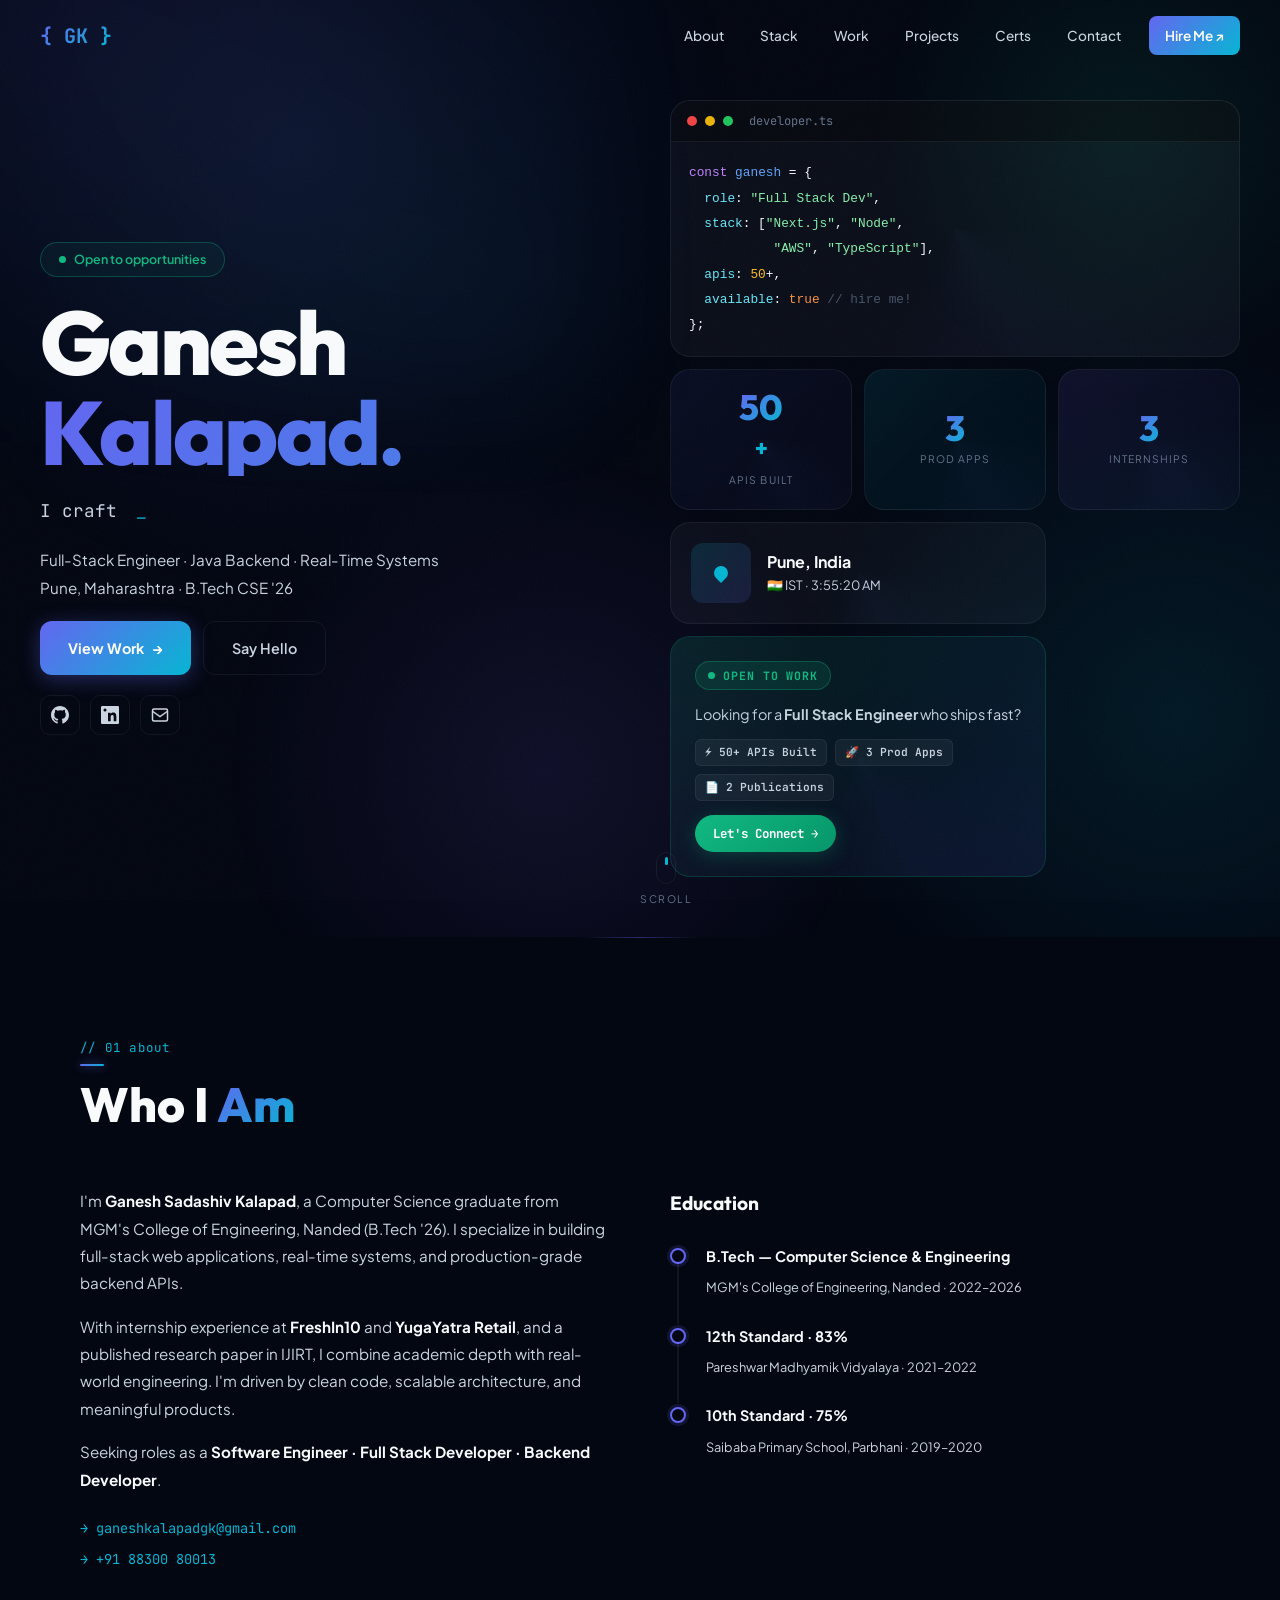
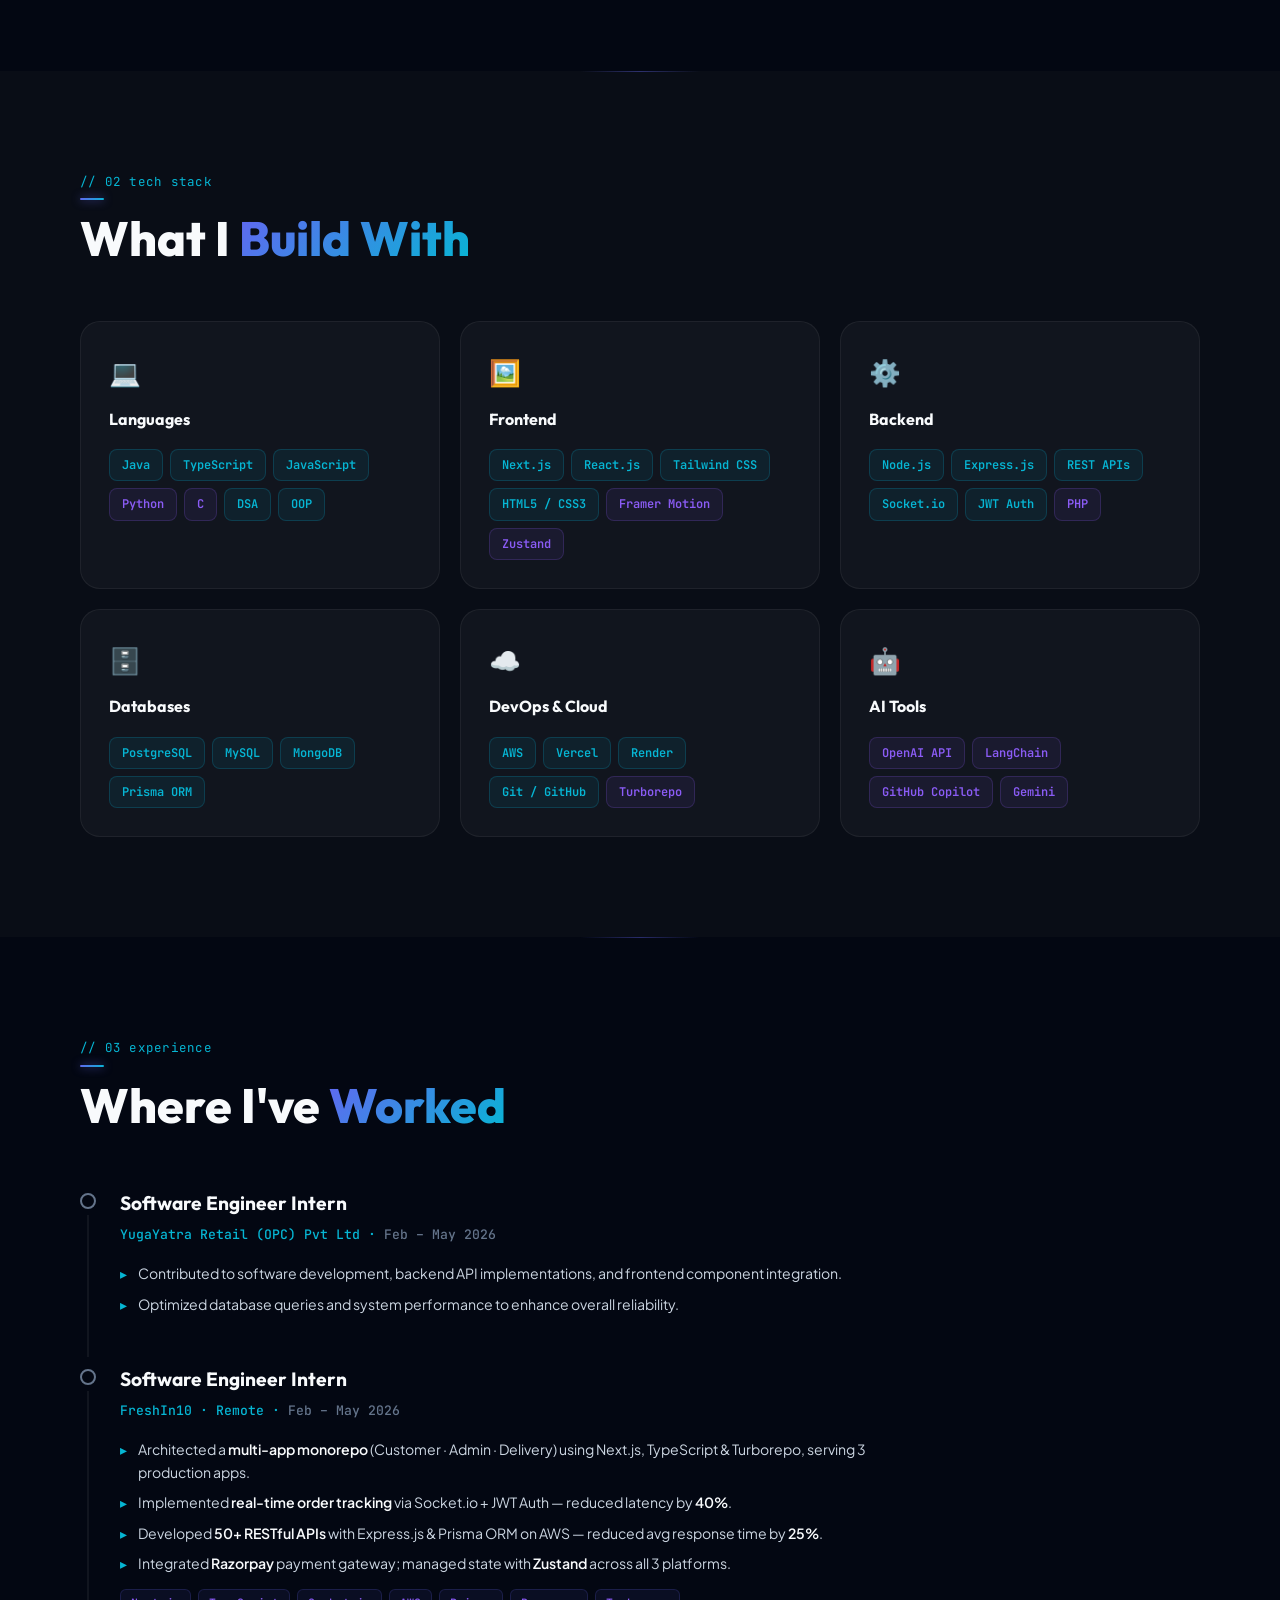
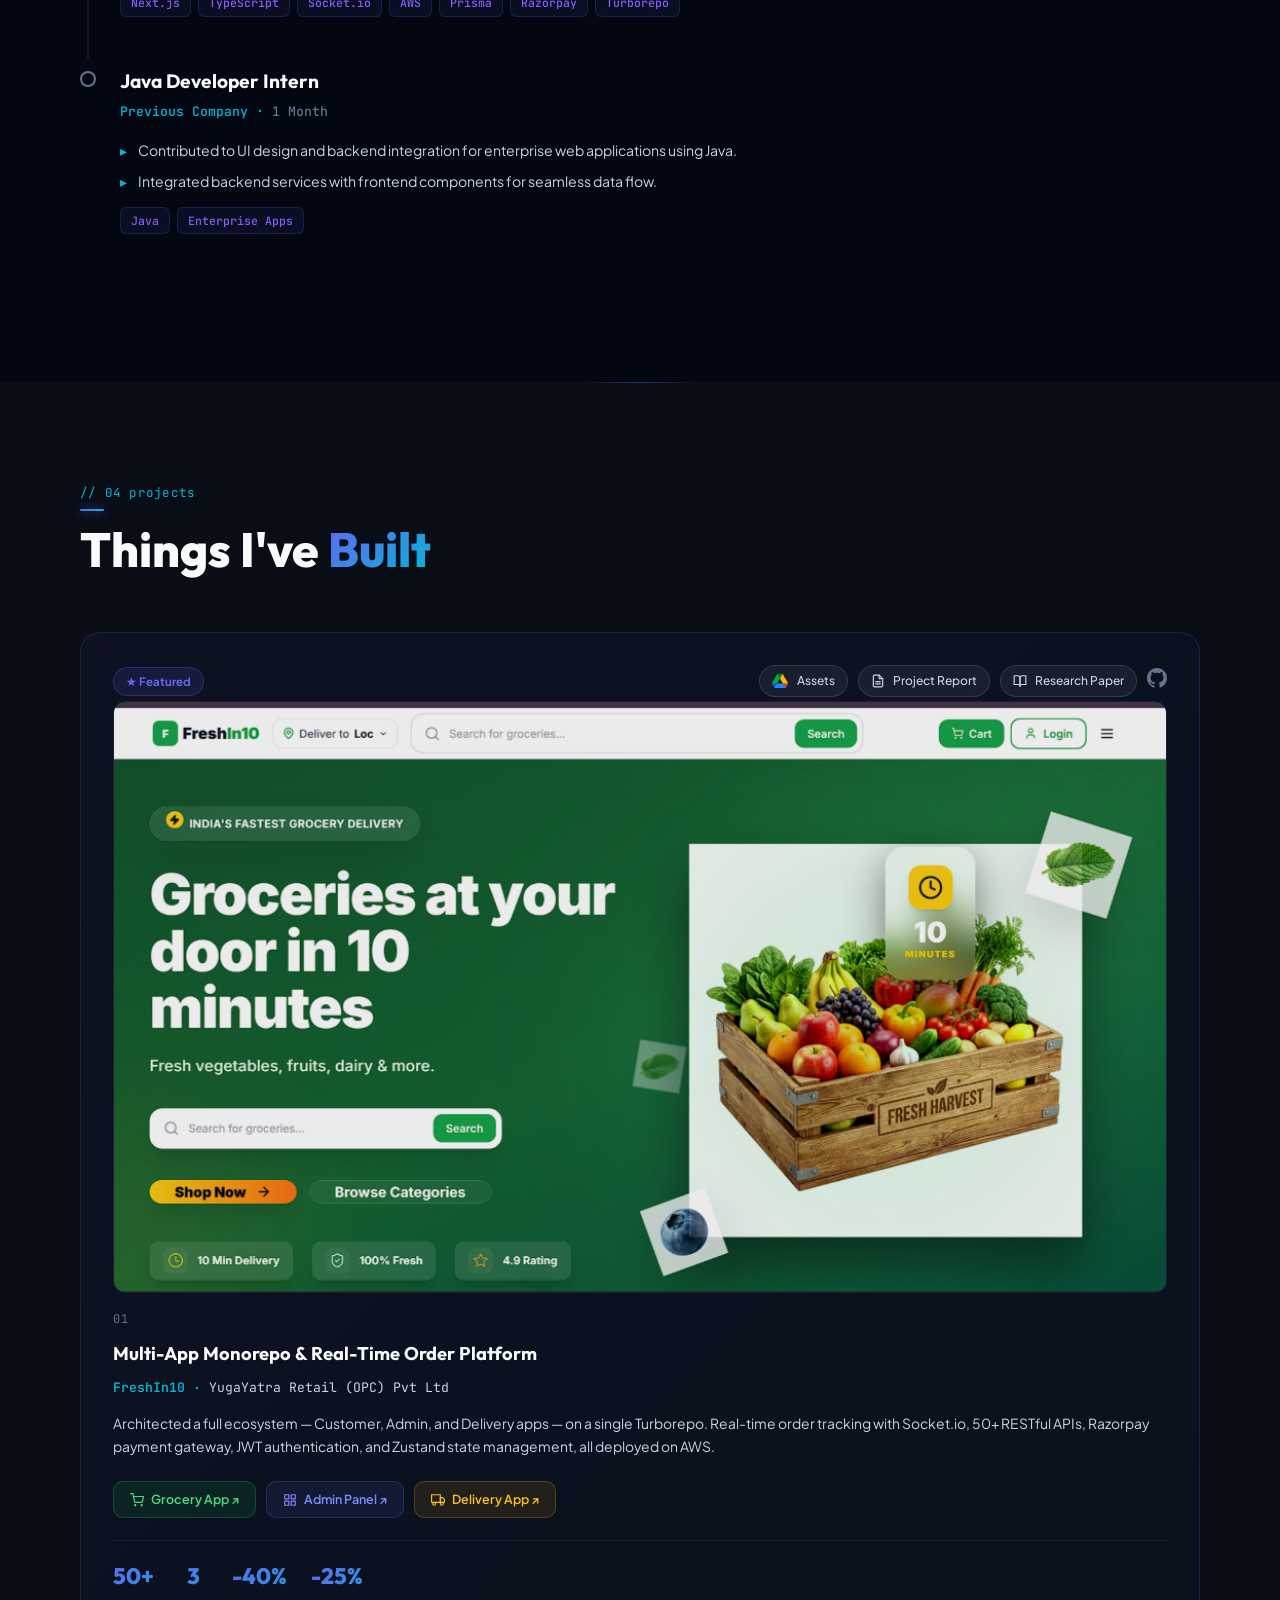
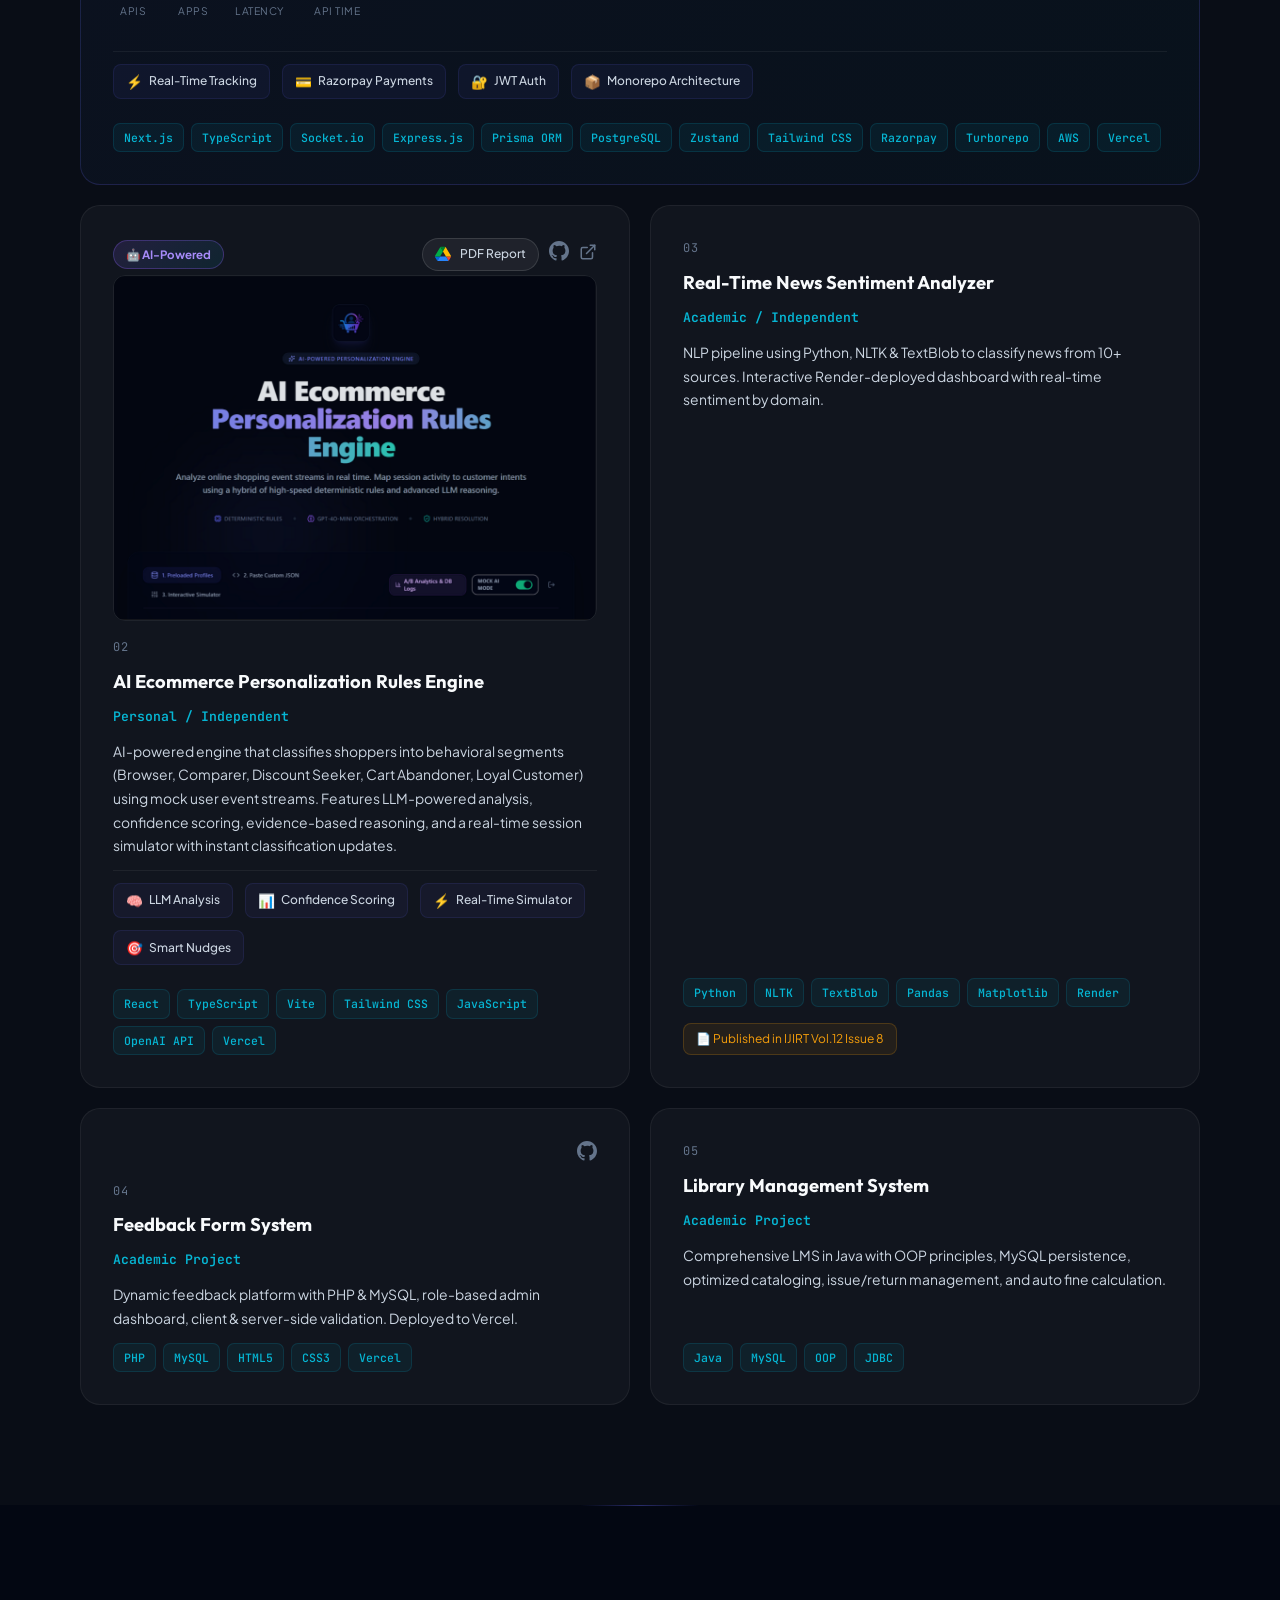
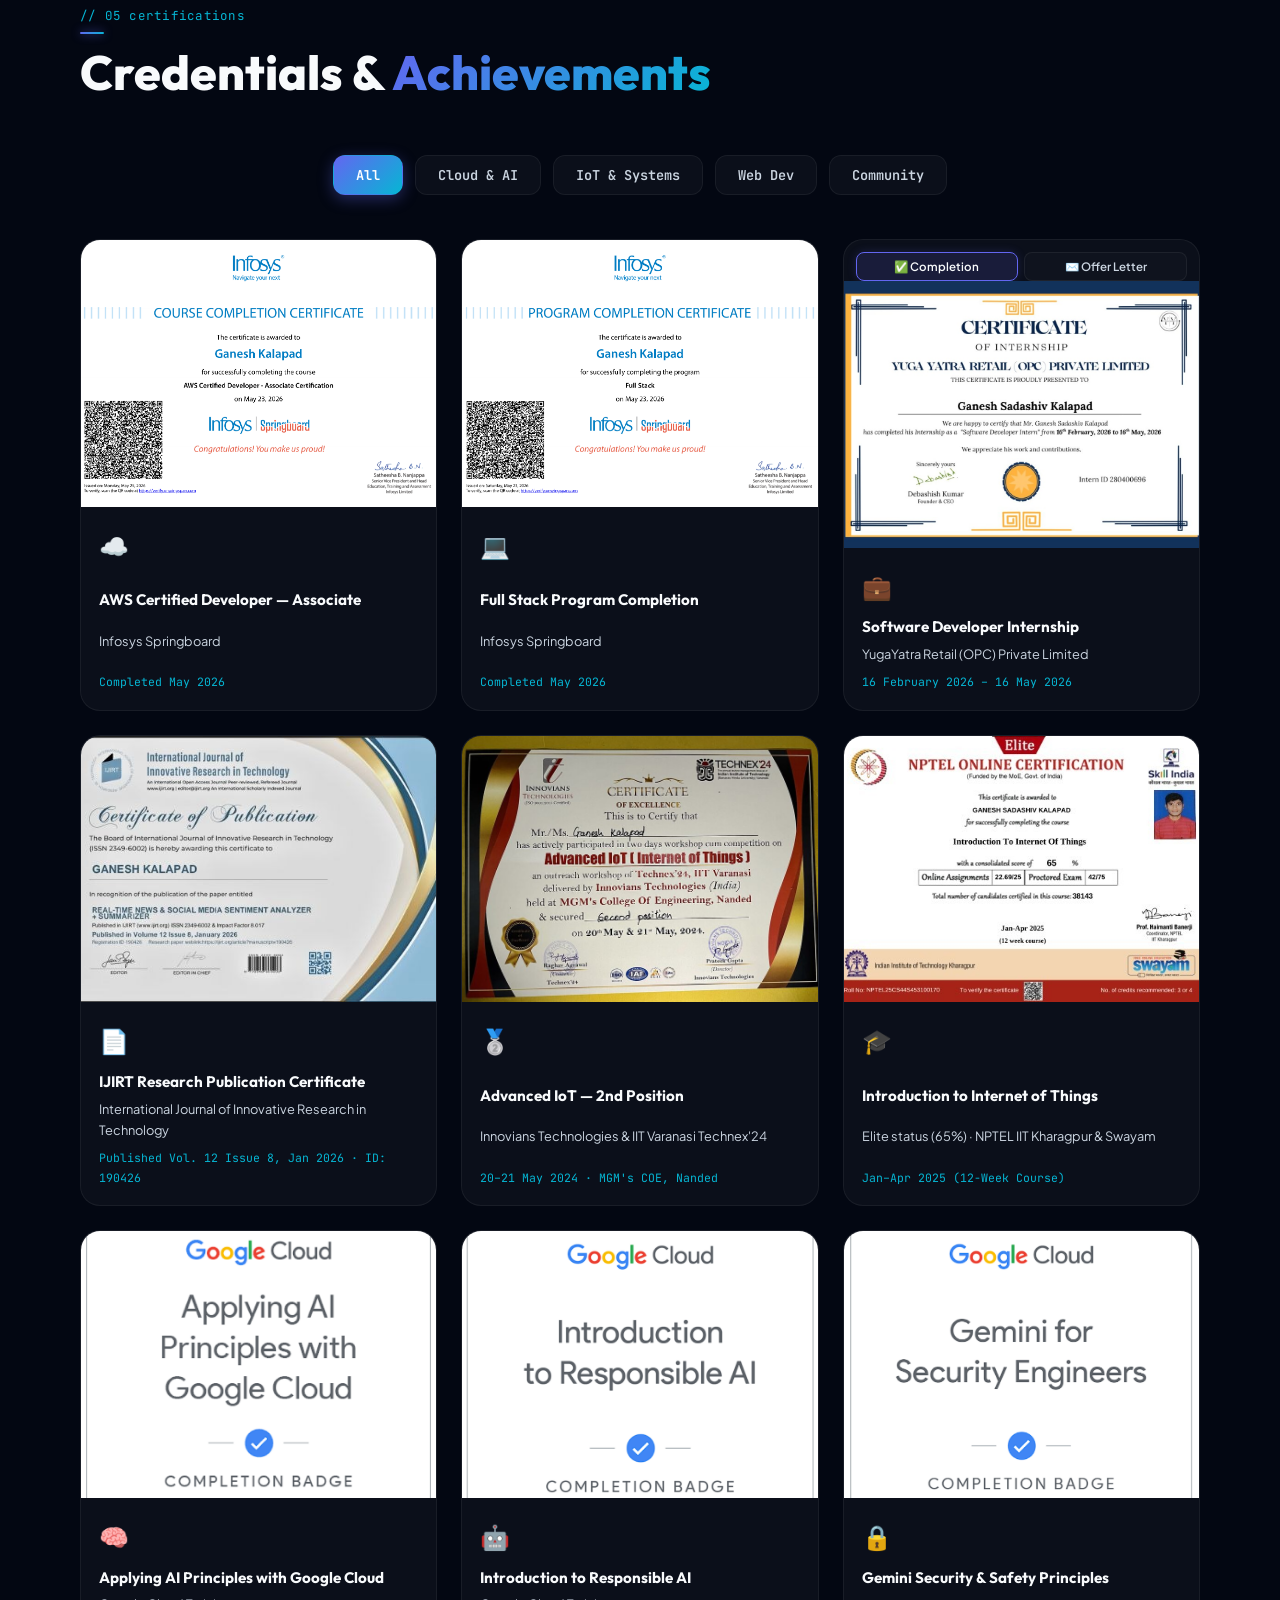
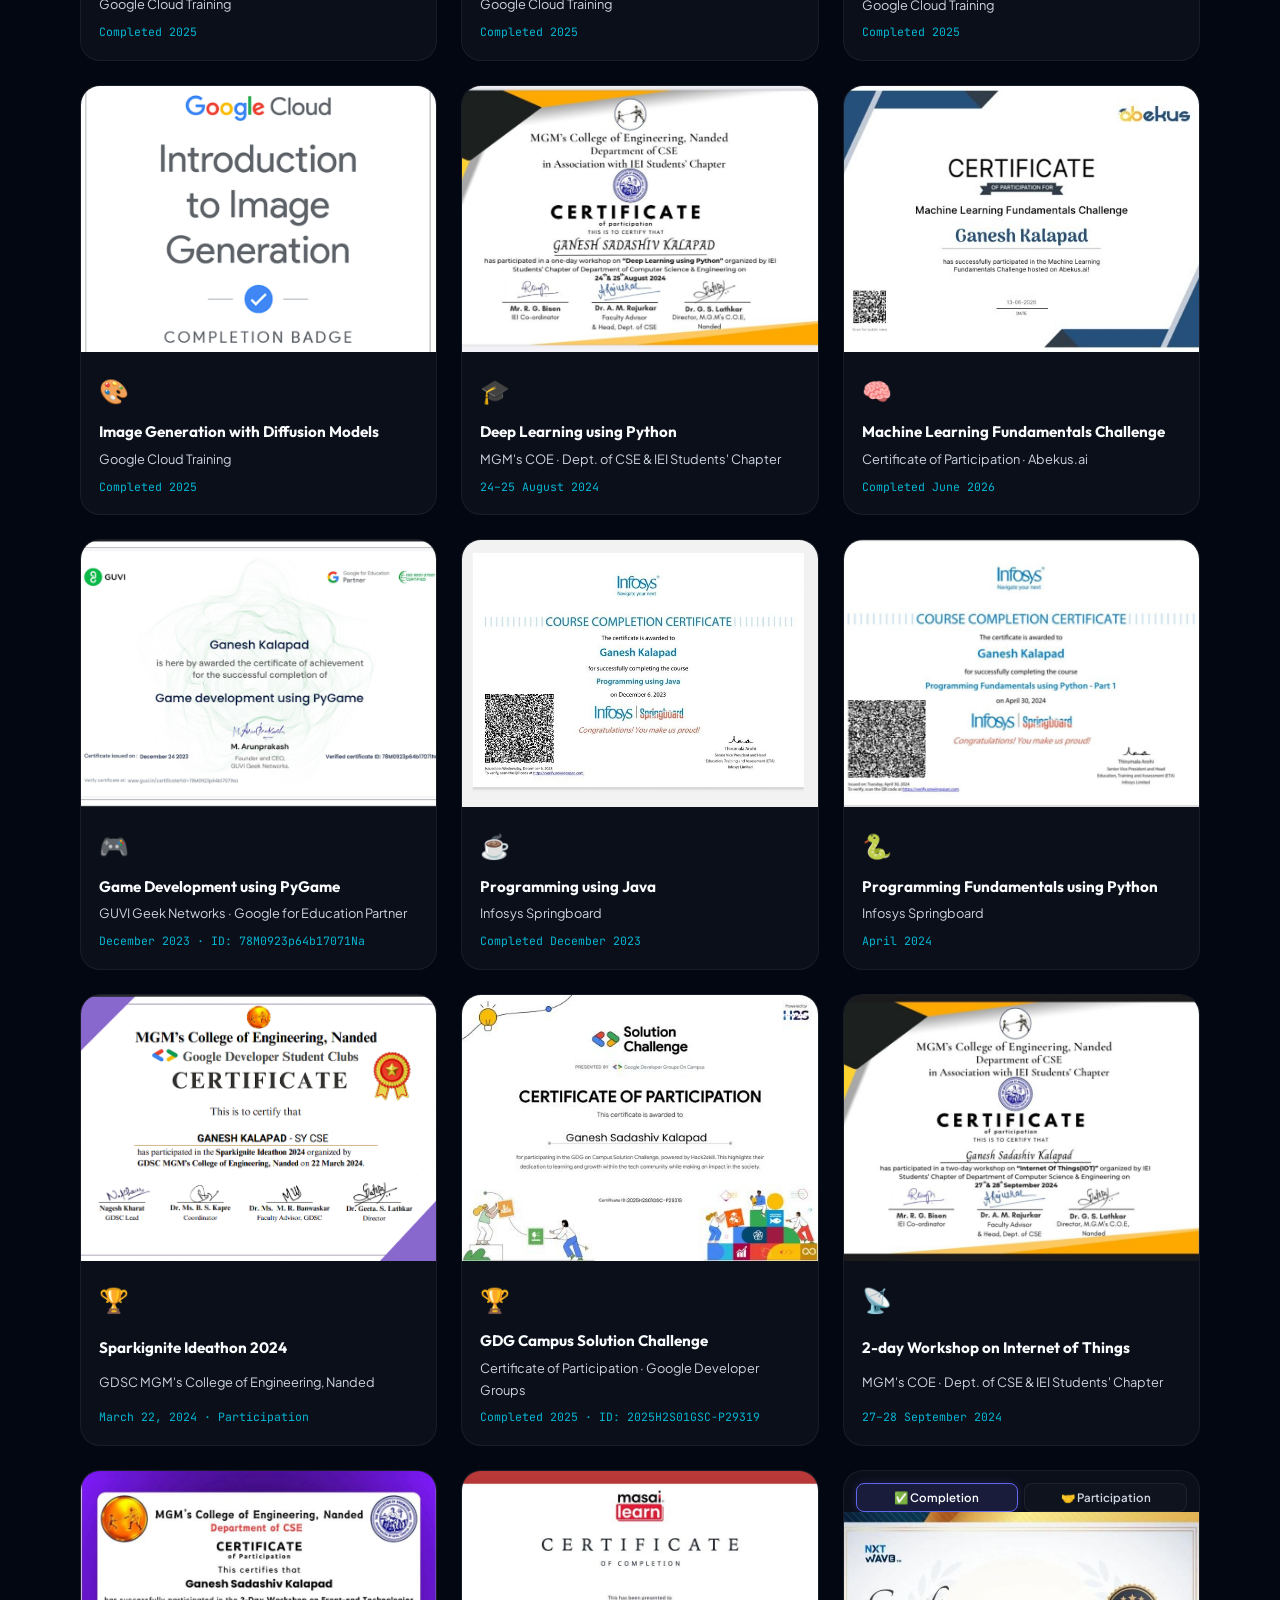
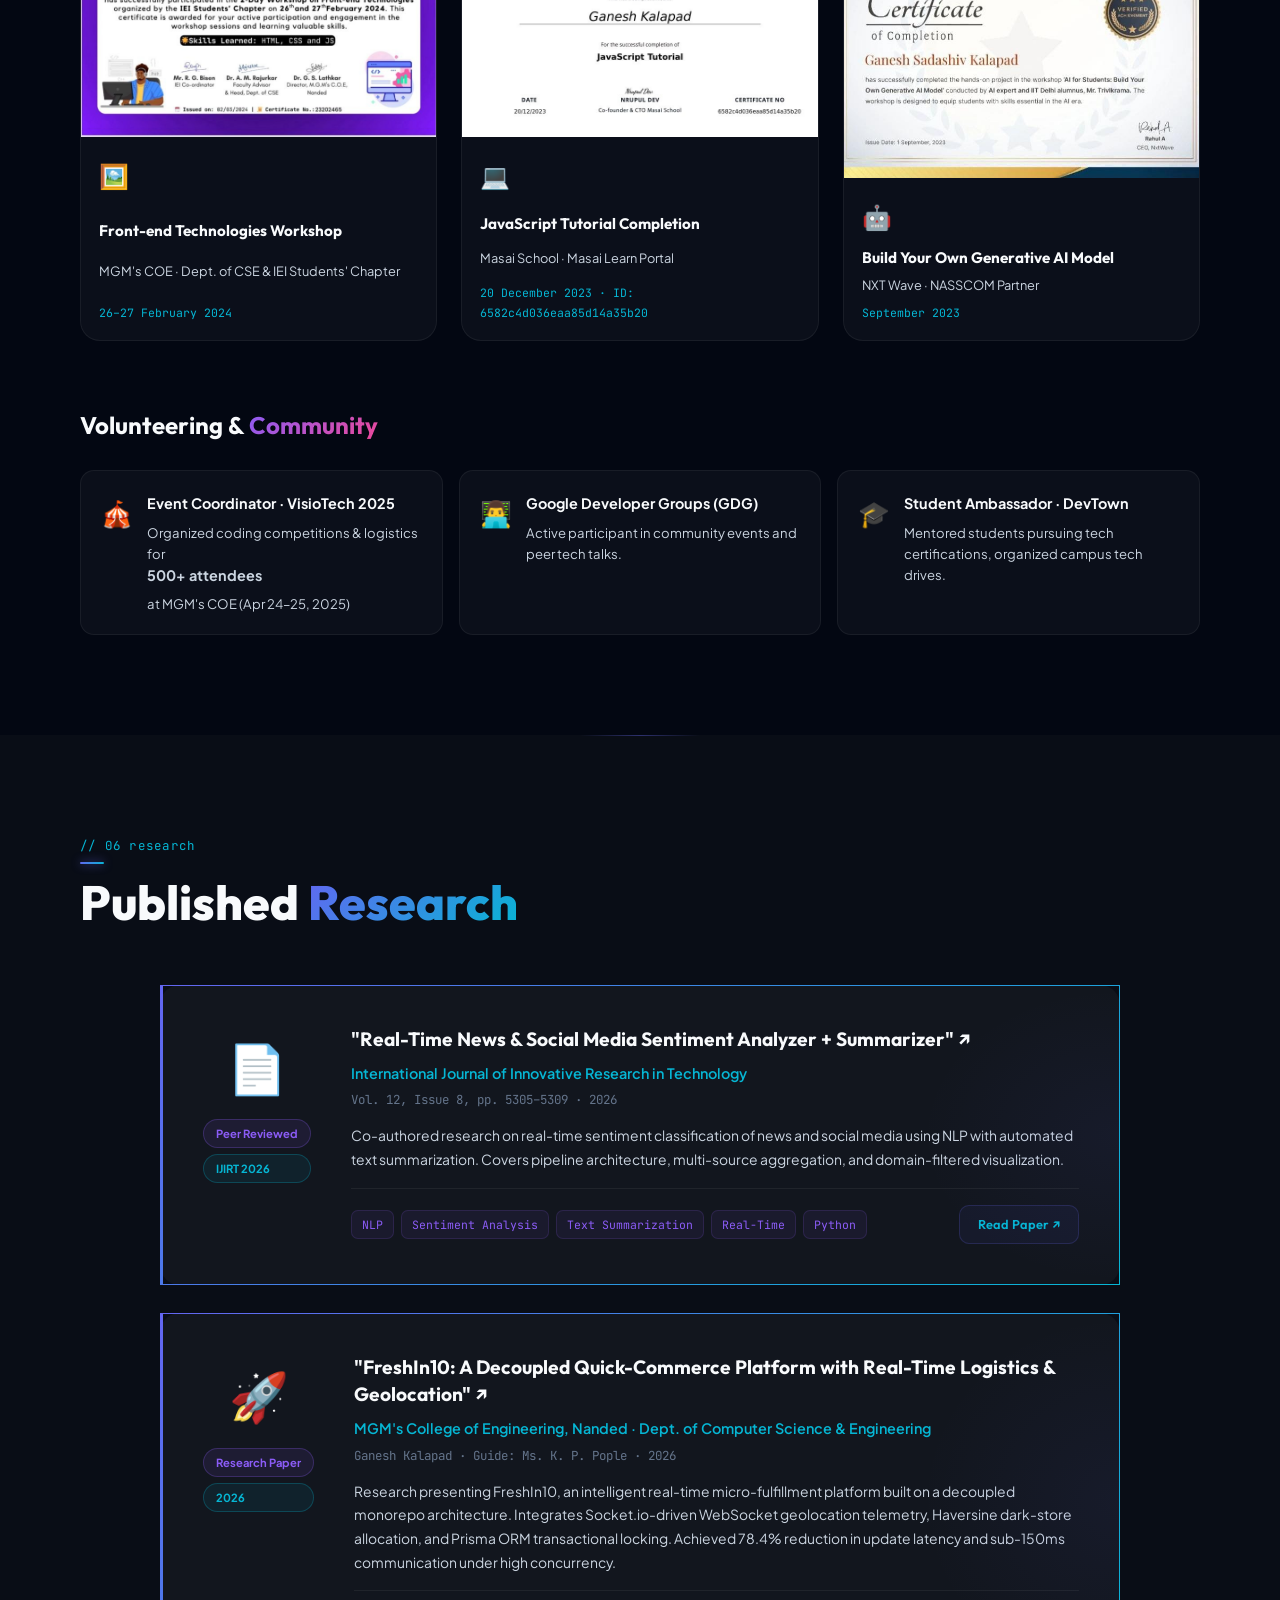
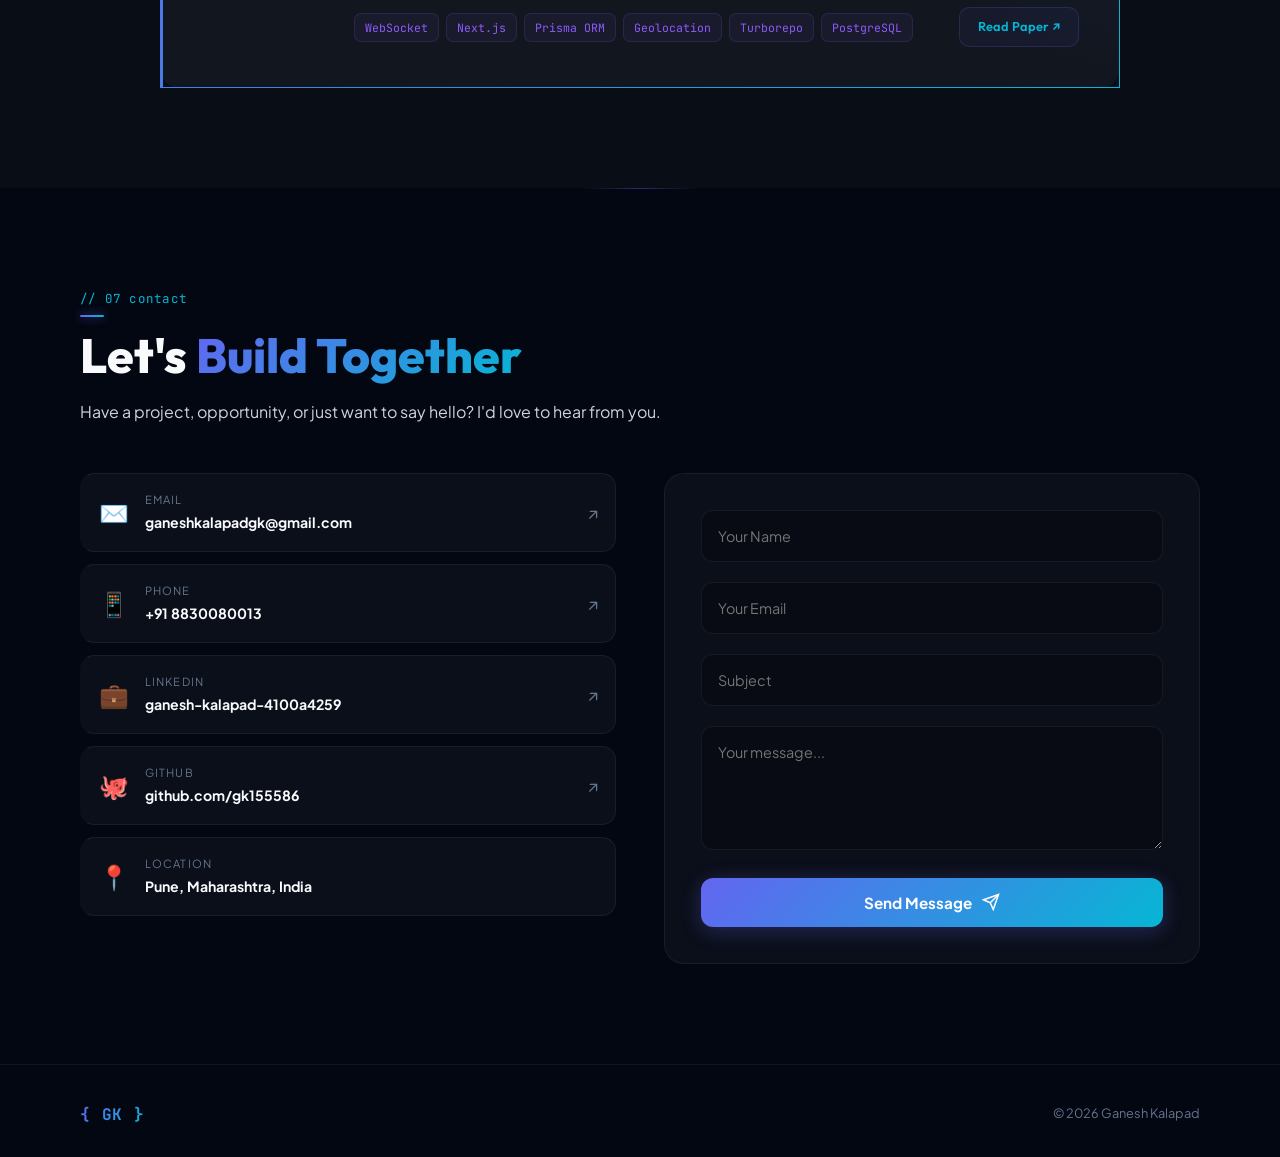
==== index.html @ b4f3011c "fix: Separate FreshIn10 Project Report and Research Paper links" ====
<!DOCTYPE html>
<html lang="en">
<head>
  <meta charset="UTF-8">
  <meta name="viewport" content="width=device-width, initial-scale=1.0">
  <title>Ganesh Kalapad · Full Stack Engineer</title>
  <meta name="description" content="Portfolio of Ganesh Sadashiv Kalapad — Full Stack Developer & Software Engineer from Pune. Expert in Next.js, React, Node.js, AWS.">
  <meta name="author" content="Ganesh Sadashiv Kalapad">
  <link rel="icon" href="favicon.png" type="image/png">
  <link rel="preconnect" href="https://fonts.googleapis.com">
  <link rel="preconnect" href="https://fonts.gstatic.com" crossorigin>
  <link href="https://fonts.googleapis.com/css2?family=Outfit:wght@300;400;500;600;700;800&family=Plus+Jakarta+Sans:wght@300;400;500;600;700;800&family=JetBrains+Mono:wght@400;500&display=swap" rel="stylesheet">
  <link rel="stylesheet" href="style.css">
</head>
<body>

  <!-- ── LOADER ── -->
  <div id="loader" class="loader">
    <svg class="loader-svg" viewBox="0 0 100 100">
      <circle cx="50" cy="50" r="45" fill="none" stroke="rgba(255,255,255,0.05)" stroke-width="2"/>
      <circle class="loader-ring" cx="50" cy="50" r="45" fill="none" stroke="url(#lg)" stroke-width="2" stroke-linecap="round"/>
      <defs>
        <linearGradient id="lg" x1="0%" y1="0%" x2="100%" y2="100%">
          <stop offset="0%" stop-color="#6366f1"/>
          <stop offset="100%" stop-color="#06b6d4"/>
        </linearGradient>
      </defs>
    </svg>
    <span class="loader-label">GK</span>
  </div>



  <!-- ── SCROLL PROGRESS ── -->
  <div id="scrollBar" class="scroll-bar"></div>

  <!-- ── NAV ── -->
  <nav id="nav" class="nav">
    <a href="#" class="nav-brand">
      <span class="brand-bracket">{</span> GK <span class="brand-bracket">}</span>
    </a>
    <div class="nav-links" id="navLinks">
      <a href="#about" class="nl">About</a>
      <a href="#skills" class="nl">Stack</a>
      <a href="#experience" class="nl">Work</a>
      <a href="#projects" class="nl">Projects</a>
      <a href="#certs" class="nl">Certs</a>
      <a href="#contact" class="nl">Contact</a>
      <a href="mailto:ganeshkalapadgk@gmail.com" class="nl nav-hire">Hire Me ↗</a>
    </div>
    <button class="nav-burger" id="burger" aria-label="Menu">
      <span></span><span></span><span></span>
    </button>
  </nav>

  <!-- ══════════════════════════════════════════
       HERO — SPLIT BENTO
  ══════════════════════════════════════════ -->
  <section id="hero" class="hero">
    <canvas id="heroCanvas" class="hero-canvas"></canvas>

    <div class="hero-grid">
      <!-- Left: Text -->
      <div class="hero-left">
        <div class="hero-pill">
          <span class="pill-dot"></span> Open to opportunities
        </div>
        <h1 class="hero-name">
          <span class="name-line">Ganesh</span>
          <span class="name-line name-accent">Kalapad.</span>
        </h1>
        <div class="hero-role">
          <span class="role-static">I craft&nbsp;</span>
          <span class="role-dynamic" id="roleDynamic"></span>
          <span class="role-caret">_</span>
        </div>
        <p class="hero-bio">
          Full-Stack Engineer · Java Backend · Real-Time Systems<br>
          Pune, Maharashtra · B.Tech CSE '26
        </p>
        <div class="hero-actions">
          <a href="#projects" class="btn-main">View Work <span>→</span></a>
          <a href="#contact" class="btn-ghost">Say Hello</a>
        </div>
        <div class="hero-socials">
          <a href="https://github.com/gk155586" target="_blank" rel="noopener" class="hs" aria-label="GitHub">
            <svg width="18" height="18" viewBox="0 0 24 24" fill="currentColor"><path d="M12 0C5.37 0 0 5.37 0 12c0 5.31 3.44 9.8 8.21 11.39.6.11.82-.26.82-.58v-2.23c-3.34.73-4.03-1.42-4.03-1.42-.55-1.39-1.34-1.76-1.34-1.76-1.09-.74.08-.73.08-.73 1.2.08 1.84 1.24 1.84 1.24 1.07 1.83 2.81 1.3 3.49.99.11-.78.42-1.3.76-1.6-2.67-.3-5.47-1.33-5.47-5.93 0-1.31.47-2.38 1.24-3.22-.12-.3-.54-1.52.12-3.18 0 0 1.01-.32 3.3 1.23a11.5 11.5 0 013.01-.4c1.02.004 2.05.14 3.01.4 2.29-1.55 3.3-1.23 3.3-1.23.66 1.66.24 2.88.12 3.18.77.84 1.24 1.91 1.24 3.22 0 4.61-2.81 5.63-5.48 5.92.43.37.82 1.1.82 2.22v3.29c0 .32.21.69.82.58C20.56 21.8 24 17.31 24 12 24 5.37 18.63 0 12 0z"/></svg>
          </a>
          <a href="https://linkedin.com/in/ganesh-kalapad-4100a4259" target="_blank" rel="noopener" class="hs" aria-label="LinkedIn">
            <svg width="18" height="18" viewBox="0 0 24 24" fill="currentColor"><path d="M20.45 20.45h-3.55v-5.57c0-1.33-.03-3.04-1.85-3.04-1.85 0-2.14 1.45-2.14 2.94v5.67H9.36V9h3.41v1.56h.05c.48-.9 1.64-1.85 3.37-1.85 3.6 0 4.27 2.37 4.27 5.46v6.28zM5.34 7.43a2.06 2.06 0 110-4.12 2.06 2.06 0 010 4.12zM3.56 20.45h3.56V9H3.56v11.45zM22.23 0H1.77C.79 0 0 .77 0 1.73v20.54C0 23.23.79 24 1.77 24h20.46c.98 0 1.77-.77 1.77-1.73V1.73C24 .77 23.21 0 22.23 0z"/></svg>
          </a>
          <a href="mailto:ganeshkalapadgk@gmail.com" class="hs" aria-label="Email">
            <svg width="18" height="18" viewBox="0 0 24 24" fill="none" stroke="currentColor" stroke-width="2"><rect x="2" y="4" width="20" height="16" rx="2"/><path d="m22 7-10 7L2 7"/></svg>
          </a>
        </div>
      </div>

      <!-- Right: Bento Cards -->
      <div class="hero-right">
        <div class="bento-grid">
          <!-- Code card -->
          <div class="bento bento-code">
            <div class="bento-bar">
              <span class="bb red"></span><span class="bb yellow"></span><span class="bb green"></span>
              <span class="bento-file">developer.ts</span>
            </div>
            <pre class="bento-pre"><code><span class="t-kw">const</span> <span class="t-var">ganesh</span> = {
  <span class="t-prop">role</span>: <span class="t-str">"Full Stack Dev"</span>,
  <span class="t-prop">stack</span>: [<span class="t-str">"Next.js"</span>, <span class="t-str">"Node"</span>,
           <span class="t-str">"AWS"</span>, <span class="t-str">"TypeScript"</span>],
  <span class="t-prop">apis</span>: <span class="t-num">50</span><span class="t-op">+</span>,
  <span class="t-prop">available</span>: <span class="t-bool">true</span> <span class="t-cmt">// hire me!</span>
};</code></pre>
          </div>

          <!-- Stats row -->
          <div class="bento bento-stat">
            <span class="stat-big" data-target="50">0</span><span class="stat-suf">+</span>
            <span class="stat-cap">APIs Built</span>
          </div>
          <div class="bento bento-stat bento-stat--cyan">
            <span class="stat-big" data-target="3">0</span>
            <span class="stat-cap">Prod Apps</span>
          </div>
          <div class="bento bento-stat bento-stat--violet">
            <span class="stat-big" data-target="3">0</span>
            <span class="stat-cap">Internships</span>
          </div>

          <!-- Location card -->
          <div class="bento bento-loc">
            <div class="loc-map">
              <div class="loc-pin"></div>
            </div>
            <div class="loc-info">
              <span class="loc-city">Pune, India</span>
              <span class="loc-sub">🇮🇳 IST · <span id="liveTime">--:-- --</span></span>
            </div>
          </div>

          <!-- Recruiter Appeal Card -->
          <div class="bento bento-hire reveal">
            <div class="hire-badge">
              <span class="hire-dot"></span>
              Open to Work
            </div>
            <p class="hire-headline">Looking for a <strong>Full Stack Engineer</strong> who ships fast?</p>
            <div class="hire-chips">
              <span>⚡ 50+ APIs Built</span>
              <span>🚀 3 Prod Apps</span>
              <span>📄 2 Publications</span>
            </div>
            <a href="mailto:ganeshkalapadgk@gmail.com" class="hire-cta">Let's Connect →</a>
          </div>
        </div>
      </div>
    </div>

    <div class="hero-scroll">
      <div class="scroll-track"><div class="scroll-thumb"></div></div>
      <span>scroll</span>
    </div>
  </section>

  <!-- ══════════════════════════════════════════
       ABOUT
  ══════════════════════════════════════════ -->
  <section id="about" class="section">
    <div class="container">
      <div class="sec-label">// 01 about</div>
      <h2 class="sec-title">Who I <em>Am</em></h2>

      <div class="about-layout">
        <div class="about-text reveal">
          <p>I'm <strong>Ganesh Sadashiv Kalapad</strong>, a Computer Science graduate from MGM's College of Engineering, Nanded (B.Tech '26). I specialize in building full-stack web applications, real-time systems, and production-grade backend APIs.</p>
          <p>With internship experience at <strong>FreshIn10</strong> and <strong>YugaYatra Retail</strong>, and a published research paper in IJIRT, I combine academic depth with real-world engineering. I'm driven by clean code, scalable architecture, and meaningful products.</p>
          <p>Seeking roles as a <strong>Software Engineer · Full Stack Developer · Backend Developer</strong>.</p>
          <div class="about-links">
            <a href="mailto:ganeshkalapadgk@gmail.com" class="about-link">ganeshkalapadgk@gmail.com</a>
            <a href="tel:+918830080013" class="about-link">+91 88300 80013</a>
          </div>
        </div>

        <div class="about-edu reveal">
          <h3 class="edu-heading">Education</h3>
          <div class="edu-timeline">
            <div class="edu-item">
              <div class="edu-dot"></div>
              <div>
                <strong>B.Tech — Computer Science & Engineering</strong>
                <span>MGM's College of Engineering, Nanded · 2022–2026</span>
              </div>
            </div>
            <div class="edu-item">
              <div class="edu-dot"></div>
              <div>
                <strong>12th Standard · 83%</strong>
                <span>Pareshwar Madhyamik Vidyalaya · 2021–2022</span>
              </div>
            </div>
            <div class="edu-item">
              <div class="edu-dot"></div>
              <div>
                <strong>10th Standard · 75%</strong>
                <span>Saibaba Primary School, Parbhani · 2019–2020</span>
              </div>
            </div>
          </div>
        </div>
      </div>
    </div>
  </section>

  <!-- ══════════════════════════════════════════
       SKILLS
  ══════════════════════════════════════════ -->
  <section id="skills" class="section section-dark">
    <div class="container">
      <div class="sec-label">// 02 tech stack</div>
      <h2 class="sec-title">What I <em>Build With</em></h2>

      <div class="stack-grid">
        <div class="stack-card reveal" data-delay="0">
          <div class="stack-icon">💻</div>
          <h3>Languages</h3>
          <div class="tags">
            <span class="tag tag--a">Java</span>
            <span class="tag tag--a">TypeScript</span>
            <span class="tag tag--a">JavaScript</span>
            <span class="tag tag--b">Python</span>
            <span class="tag tag--b">C</span>
            <span class="tag tag--a">DSA</span>
            <span class="tag tag--a">OOP</span>
          </div>
        </div>
        <div class="stack-card reveal" data-delay="1">
          <div class="stack-icon">🖼️</div>
          <h3>Frontend</h3>
          <div class="tags">
            <span class="tag tag--a">Next.js</span>
            <span class="tag tag--a">React.js</span>
            <span class="tag tag--a">Tailwind CSS</span>
            <span class="tag tag--a">HTML5 / CSS3</span>
            <span class="tag tag--b">Framer Motion</span>
            <span class="tag tag--b">Zustand</span>
          </div>
        </div>
        <div class="stack-card reveal" data-delay="2">
          <div class="stack-icon">⚙️</div>
          <h3>Backend</h3>
          <div class="tags">
            <span class="tag tag--a">Node.js</span>
            <span class="tag tag--a">Express.js</span>
            <span class="tag tag--a">REST APIs</span>
            <span class="tag tag--a">Socket.io</span>
            <span class="tag tag--a">JWT Auth</span>
            <span class="tag tag--b">PHP</span>
          </div>
        </div>
        <div class="stack-card reveal" data-delay="3">
          <div class="stack-icon">🗄️</div>
          <h3>Databases</h3>
          <div class="tags">
            <span class="tag tag--a">PostgreSQL</span>
            <span class="tag tag--a">MySQL</span>
            <span class="tag tag--a">MongoDB</span>
            <span class="tag tag--a">Prisma ORM</span>
          </div>
        </div>
        <div class="stack-card reveal" data-delay="4">
          <div class="stack-icon">☁️</div>
          <h3>DevOps & Cloud</h3>
          <div class="tags">
            <span class="tag tag--a">AWS</span>
            <span class="tag tag--a">Vercel</span>
            <span class="tag tag--a">Render</span>
            <span class="tag tag--a">Git / GitHub</span>
            <span class="tag tag--b">Turborepo</span>
          </div>
        </div>
        <div class="stack-card reveal" data-delay="5">
          <div class="stack-icon">🤖</div>
          <h3>AI Tools</h3>
          <div class="tags">
            <span class="tag tag--b">OpenAI API</span>
            <span class="tag tag--b">LangChain</span>
            <span class="tag tag--b">GitHub Copilot</span>
            <span class="tag tag--b">Gemini</span>
          </div>
        </div>
      </div>
    </div>
  </section>

  <!-- ══════════════════════════════════════════
       EXPERIENCE
  ══════════════════════════════════════════ -->
  <section id="experience" class="section">
    <div class="container">
      <div class="sec-label">// 03 experience</div>
      <h2 class="sec-title">Where I've <em>Worked</em></h2>

      <div class="xp-list">

        <div class="xp-item reveal">
          <div class="xp-left">
            <div class="xp-dot"></div>
            <div class="xp-line"></div>
          </div>
          <div class="xp-body">
            <h3>Software Engineer Intern</h3>
            <div class="xp-meta">YugaYatra Retail (OPC) Pvt Ltd · <time>Feb – May 2026</time></div>
            <ul class="xp-points">
              <li>Contributed to software development, backend API implementations, and frontend component integration.</li>
              <li>Optimized database queries and system performance to enhance overall reliability.</li>
            </ul>
          </div>
        </div>

        <div class="xp-item reveal">
          <div class="xp-left">
            <div class="xp-dot"></div>
            <div class="xp-line"></div>
          </div>
          <div class="xp-body">
            <h3>Software Engineer Intern</h3>
            <div class="xp-meta">FreshIn10 · Remote · <time>Feb – May 2026</time></div>
            <ul class="xp-points">
              <li>Architected a <strong>multi-app monorepo</strong> (Customer · Admin · Delivery) using Next.js, TypeScript & Turborepo, serving 3 production apps.</li>
              <li>Implemented <strong>real-time order tracking</strong> via Socket.io + JWT Auth — reduced latency by <strong>40%</strong>.</li>
              <li>Developed <strong>50+ RESTful APIs</strong> with Express.js & Prisma ORM on AWS — reduced avg response time by <strong>25%</strong>.</li>
              <li>Integrated <strong>Razorpay</strong> payment gateway; managed state with <strong>Zustand</strong> across all 3 platforms.</li>
            </ul>
            <div class="xp-tags">
              <span>Next.js</span><span>TypeScript</span><span>Socket.io</span><span>AWS</span><span>Prisma</span><span>Razorpay</span><span>Turborepo</span>
            </div>
          </div>
        </div>


        <div class="xp-item reveal">
          <div class="xp-left">
            <div class="xp-dot"></div>
          </div>
          <div class="xp-body">
            <h3>Java Developer Intern</h3>
            <div class="xp-meta">Previous Company · <time>1 Month</time></div>
            <ul class="xp-points">
              <li>Contributed to UI design and backend integration for enterprise web applications using Java.</li>
              <li>Integrated backend services with frontend components for seamless data flow.</li>
            </ul>
            <div class="xp-tags">
              <span>Java</span><span>Enterprise Apps</span>
            </div>
          </div>
        </div>

      </div>
    </div>
  </section>

  <!-- ══════════════════════════════════════════
       PROJECTS
  ══════════════════════════════════════════ -->
  <section id="projects" class="section section-dark">
    <div class="container">
      <div class="sec-label">// 04 projects</div>
      <h2 class="sec-title">Things I've <em>Built</em></h2>

      <div class="proj-grid">

        <!-- Featured -->
        <div class="proj-card proj-featured proj-card--has-preview reveal">
          <div class="proj-glow"></div>
          <div class="proj-top">
            <span class="proj-badge">★ Featured</span>
            <div style="display:flex;align-items:center;gap:10px;flex-wrap:wrap;">
              <a href="https://drive.google.com/drive/folders/1CB5qH6ZZJrvTDgCZ08Bax8RMH0uAGsAP?usp=drive_link" target="_blank" rel="noopener" class="proj-drive-btn" title="View Project Assets on Google Drive">
                <svg width="16" height="16" viewBox="0 0 87.3 78" fill="currentColor" style="margin-right:5px;flex-shrink:0"><path d="M6.6 66.85l3.85 6.65c.8 1.4 1.95 2.5 3.3 3.3l13.75-23.8H0c0 1.55.4 3.1 1.2 4.5z" fill="#0066da"/><path d="M43.65 25L29.9 1.2C28.55 2 27.4 3.1 26.6 4.5L1.2 47.5C.4 48.9 0 50.45 0 52h27.5z" fill="#00ac47"/><path d="M73.55 76.8c1.35-.8 2.5-1.9 3.3-3.3l1.6-2.75L86.1 56.5c.8-1.4 1.2-2.95 1.2-4.5H59.8l5.85 10.65z" fill="#ea4335"/><path d="M43.65 25L57.4 1.2C56.05.4 54.5 0 52.9 0H34.4c-1.6 0-3.15.45-4.5 1.2z" fill="#00832d"/><path d="M59.8 52H27.5L13.75 75.8c1.35.8 2.9 1.2 4.5 1.2h50.8c1.6 0 3.15-.4 4.5-1.2z" fill="#2684fc"/><path d="M73.4 26.5l-12.7-22c-.8-1.4-1.95-2.5-3.3-3.3L43.65 25 59.8 52h27.45c0-1.55-.4-3.1-1.2-4.5z" fill="#ffba00"/></svg>
                Assets
              </a>
              <a href="https://drive.google.com/drive/folders/18m79Njo3NAp5NLMwBFsWlje7bmFVTb3n" target="_blank" rel="noopener" class="proj-drive-btn" title="View Project Report">
                <svg width="14" height="14" viewBox="0 0 24 24" fill="none" stroke="currentColor" stroke-width="2" stroke-linecap="round" stroke-linejoin="round" style="margin-right:4px;flex-shrink:0"><path d="M14 2H6a2 2 0 0 0-2 2v16a2 2 0 0 0 2 2h12a2 2 0 0 0 2-2V8z"></path><polyline points="14 2 14 8 20 8"></polyline><line x1="16" y1="13" x2="8" y2="13"></line><line x1="16" y1="17" x2="8" y2="17"></line></svg>
                Project Report
              </a>
              <a href="https://drive.google.com/file/d/1oX0Y-jlG11DAgvoySdyPUengdudYhpoV/view" target="_blank" rel="noopener" class="proj-drive-btn" title="View Research Paper">
                <svg width="14" height="14" viewBox="0 0 24 24" fill="none" stroke="currentColor" stroke-width="2" stroke-linecap="round" stroke-linejoin="round" style="margin-right:4px;flex-shrink:0"><path d="M2 3h6a4 4 0 0 1 4 4v14a3 3 0 0 0-3-3H2z"></path><path d="M22 3h-6a4 4 0 0 0-4 4v14a3 3 0 0 1 3-3h7z"></path></svg>
                Research Paper
              </a>
              <a href="https://github.com/gk155586/FreshIn10" target="_blank" rel="noopener" class="proj-gh" title="View on GitHub">
                <svg width="20" height="20" viewBox="0 0 24 24" fill="currentColor"><path d="M12 0C5.37 0 0 5.37 0 12c0 5.31 3.44 9.8 8.21 11.39.6.11.82-.26.82-.58v-2.23c-3.34.73-4.03-1.42-4.03-1.42-.55-1.39-1.34-1.76-1.34-1.76-1.09-.74.08-.73.08-.73 1.2.08 1.84 1.24 1.84 1.24 1.07 1.83 2.81 1.3 3.49.99.11-.78.42-1.3.76-1.6-2.67-.3-5.47-1.33-5.47-5.93 0-1.31.47-2.38 1.24-3.22-.12-.3-.54-1.52.12-3.18 0 0 1.01-.32 3.3 1.23a11.5 11.5 0 013.01-.4c1.02.004 2.05.14 3.01.4 2.29-1.55 3.3-1.23 3.3-1.23.66 1.66.24 2.88.12 3.18.77.84 1.24 1.91 1.24 3.22 0 4.61-2.81 5.63-5.48 5.92.43.37.82 1.1.82 2.22v3.29c0 .32.21.69.82.58C20.56 21.8 24 17.31 24 12 24 5.37 18.63 0 12 0z"/></svg>
              </a>
            </div>
          </div>
          <!-- Clickable Preview Image → Grocery Live App -->
          <a href="https://fresh-in10-vqrdg4ff8-gk155586s-projects.vercel.app/" target="_blank" rel="noopener" class="proj-preview-link" title="View Live Grocery App">
            <div class="proj-preview">
              <img src="freshin10_preview.png" alt="FreshIn10 — Live Grocery App Screenshot" loading="lazy">
              <div class="proj-preview-overlay">
                <span class="proj-preview-cta">
                  <svg width="16" height="16" viewBox="0 0 24 24" fill="none" stroke="currentColor" stroke-width="2" stroke-linecap="round" stroke-linejoin="round"><path d="M18 13v6a2 2 0 0 1-2 2H5a2 2 0 0 1-2-2V8a2 2 0 0 1 2-2h6"></path><polyline points="15 3 21 3 21 9"></polyline><line x1="10" y1="14" x2="21" y2="3"></line></svg>
                  View Live Grocery App
                </span>
              </div>
            </div>
          </a>
          <div class="proj-num">01</div>
          <h3>Multi-App Monorepo & Real-Time Order Platform</h3>
          <p class="proj-company">FreshIn10 · <span style="color:var(--text2);font-weight:400;">YugaYatra Retail (OPC) Pvt Ltd</span></p>
          <p class="proj-desc">Architected a full ecosystem — Customer, Admin, and Delivery apps — on a single Turborepo. Real-time order tracking with Socket.io, 50+ RESTful APIs, Razorpay payment gateway, JWT authentication, and Zustand state management, all deployed on AWS.</p>
          <!-- Live App Links -->
          <div class="proj-live-links">
            <a href="https://fresh-in10-vqrdg4ff8-gk155586s-projects.vercel.app/" target="_blank" rel="noopener" class="proj-live-btn proj-live-btn--grocery" title="Grocery Customer App">
              <svg width="14" height="14" viewBox="0 0 24 24" fill="none" stroke="currentColor" stroke-width="2" stroke-linecap="round" stroke-linejoin="round"><circle cx="9" cy="21" r="1"></circle><circle cx="20" cy="21" r="1"></circle><path d="M1 1h4l2.68 13.39a2 2 0 0 0 2 1.61h9.72a2 2 0 0 0 2-1.61L23 6H6"></path></svg>
              Grocery App ↗
            </a>
            <a href="https://fresh-in10-admin.vercel.app/dashboard" target="_blank" rel="noopener" class="proj-live-btn proj-live-btn--admin" title="Admin Dashboard">
              <svg width="14" height="14" viewBox="0 0 24 24" fill="none" stroke="currentColor" stroke-width="2" stroke-linecap="round" stroke-linejoin="round"><rect x="3" y="3" width="7" height="7"></rect><rect x="14" y="3" width="7" height="7"></rect><rect x="14" y="14" width="7" height="7"></rect><rect x="3" y="14" width="7" height="7"></rect></svg>
              Admin Panel ↗
            </a>
            <a href="https://fresh-in10-delivery.vercel.app/login" target="_blank" rel="noopener" class="proj-live-btn proj-live-btn--delivery" title="Delivery App">
              <svg width="14" height="14" viewBox="0 0 24 24" fill="none" stroke="currentColor" stroke-width="2" stroke-linecap="round" stroke-linejoin="round"><rect x="1" y="3" width="15" height="13"></rect><polygon points="16 8 20 8 23 11 23 16 16 16 16 8"></polygon><circle cx="5.5" cy="18.5" r="2.5"></circle><circle cx="18.5" cy="18.5" r="2.5"></circle></svg>
              Delivery App ↗
            </a>
          </div>
          <div class="proj-metrics-row">
            <div class="pm"><strong>50+</strong><span>APIs</span></div>
            <div class="pm"><strong>3</strong><span>Apps</span></div>
            <div class="pm"><strong>-40%</strong><span>Latency</span></div>
            <div class="pm"><strong>-25%</strong><span>API Time</span></div>
          </div>
          <div class="proj-features-row">
            <div class="pf"><span class="pf-icon">⚡</span><span>Real-Time Tracking</span></div>
            <div class="pf"><span class="pf-icon">💳</span><span>Razorpay Payments</span></div>
            <div class="pf"><span class="pf-icon">🔐</span><span>JWT Auth</span></div>
            <div class="pf"><span class="pf-icon">📦</span><span>Monorepo Architecture</span></div>
          </div>
          <div class="proj-tech">
            <span>Next.js</span><span>TypeScript</span><span>Socket.io</span><span>Express.js</span><span>Prisma ORM</span><span>PostgreSQL</span><span>Zustand</span><span>Tailwind CSS</span><span>Razorpay</span><span>Turborepo</span><span>AWS</span><span>Vercel</span>
          </div>
        </div>

        <div class="proj-card proj-card--has-preview reveal">
          <div class="proj-glow"></div>
          <div class="proj-top">
            <span class="proj-badge proj-badge--ai">🤖 AI-Powered</span>
            <div style="display:flex;align-items:center;gap:10px;">
              <a href="https://drive.google.com/file/d/1D2JlB09ZPcu8cbK5mgXb7K4dMIiP_zlg/view?usp=sharing" target="_blank" rel="noopener" class="proj-drive-btn" title="View Project PDF Report on Google Drive">
                <svg width="16" height="16" viewBox="0 0 87.3 78" fill="currentColor" style="margin-right:5px;flex-shrink:0"><path d="M6.6 66.85l3.85 6.65c.8 1.4 1.95 2.5 3.3 3.3l13.75-23.8H0c0 1.55.4 3.1 1.2 4.5z" fill="#0066da"/><path d="M43.65 25L29.9 1.2C28.55 2 27.4 3.1 26.6 4.5L1.2 47.5C.4 48.9 0 50.45 0 52h27.5z" fill="#00ac47"/><path d="M73.55 76.8c1.35-.8 2.5-1.9 3.3-3.3l1.6-2.75L86.1 56.5c.8-1.4 1.2-2.95 1.2-4.5H59.8l5.85 10.65z" fill="#ea4335"/><path d="M43.65 25L57.4 1.2C56.05.4 54.5 0 52.9 0H34.4c-1.6 0-3.15.45-4.5 1.2z" fill="#00832d"/><path d="M59.8 52H27.5L13.75 75.8c1.35.8 2.9 1.2 4.5 1.2h50.8c1.6 0 3.15-.4 4.5-1.2z" fill="#2684fc"/><path d="M73.4 26.5l-12.7-22c-.8-1.4-1.95-2.5-3.3-3.3L43.65 25 59.8 52h27.45c0-1.55-.4-3.1-1.2-4.5z" fill="#ffba00"/></svg>
                PDF Report
              </a>
              <a href="https://github.com/gk155586/AI-Ecommerce-Personalization-Rules-Engine" target="_blank" rel="noopener" class="proj-gh" title="View Code on GitHub">
                <svg width="20" height="20" viewBox="0 0 24 24" fill="currentColor"><path d="M12 0C5.37 0 0 5.37 0 12c0 5.31 3.44 9.8 8.21 11.39.6.11.82-.26.82-.58v-2.23c-3.34.73-4.03-1.42-4.03-1.42-.55-1.39-1.34-1.76-1.34-1.76-1.09-.74.08-.73.08-.73 1.2.08 1.84 1.24 1.84 1.24 1.07 1.83 2.81 1.3 3.49.99.11-.78.42-1.3.76-1.6-2.67-.3-5.47-1.33-5.47-5.93 0-1.31.47-2.38 1.24-3.22-.12-.3-.54-1.52.12-3.18 0 0 1.01-.32 3.3 1.23a11.5 11.5 0 013.01-.4c1.02.004 2.05.14 3.01.4 2.29-1.55 3.3-1.23 3.3-1.23.66 1.66.24 2.88.12 3.18.77.84 1.24 1.91 1.24 3.22 0 4.61-2.81 5.63-5.48 5.92.43.37.82 1.1.82 2.22v3.29c0 .32.21.69.82.58C20.56 21.8 24 17.31 24 12 24 5.37 18.63 0 12 0z"/></svg>
              </a>
              <a href="https://ai-ecommerce-personalization-rules.vercel.app/login" target="_blank" rel="noopener" class="proj-gh" title="View Live App">
                <svg width="18" height="18" viewBox="0 0 24 24" fill="none" stroke="currentColor" stroke-width="2" stroke-linecap="round" stroke-linejoin="round" style="flex-shrink:0"><path d="M18 13v6a2 2 0 0 1-2 2H5a2 2 0 0 1-2-2V8a2 2 0 0 1 2-2h6"></path><polyline points="15 3 21 3 21 9"></polyline><line x1="10" y1="14" x2="21" y2="3"></line></svg>
              </a>
            </div>
          </div>
          <!-- Clickable Preview Image → Live Demo -->
          <a href="https://ai-ecommerce-personalization-rules.vercel.app/login" target="_blank" rel="noopener" class="proj-preview-link" title="View Live Demo">
            <div class="proj-preview">
              <img src="ecommerce_preview.png" alt="AI Ecommerce Personalization Rules Engine — Live Demo Screenshot" loading="lazy">
              <div class="proj-preview-overlay">
                <span class="proj-preview-cta">
                  <svg width="16" height="16" viewBox="0 0 24 24" fill="none" stroke="currentColor" stroke-width="2" stroke-linecap="round" stroke-linejoin="round"><path d="M18 13v6a2 2 0 0 1-2 2H5a2 2 0 0 1-2-2V8a2 2 0 0 1 2-2h6"></path><polyline points="15 3 21 3 21 9"></polyline><line x1="10" y1="14" x2="21" y2="3"></line></svg>
                  View Live Demo
                </span>
              </div>
            </div>
          </a>
          <div class="proj-num">02</div>
          <h3>AI Ecommerce Personalization Rules Engine</h3>
          <p class="proj-company">Personal / Independent</p>
          <p class="proj-desc">AI-powered engine that classifies shoppers into behavioral segments (Browser, Comparer, Discount Seeker, Cart Abandoner, Loyal Customer) using mock user event streams. Features LLM-powered analysis, confidence scoring, evidence-based reasoning, and a real-time session simulator with instant classification updates.</p>
          <div class="proj-features-row">
            <div class="pf"><span class="pf-icon">🧠</span><span>LLM Analysis</span></div>
            <div class="pf"><span class="pf-icon">📊</span><span>Confidence Scoring</span></div>
            <div class="pf"><span class="pf-icon">⚡</span><span>Real-Time Simulator</span></div>
            <div class="pf"><span class="pf-icon">🎯</span><span>Smart Nudges</span></div>
          </div>
          <div class="proj-tech">
            <span>React</span><span>TypeScript</span><span>Vite</span><span>Tailwind CSS</span><span>JavaScript</span><span>OpenAI API</span><span>Vercel</span>
          </div>
        </div>

        <div class="proj-card reveal">
          <div class="proj-glow"></div>
          <div class="proj-num">03</div>
          <h3>Real-Time News Sentiment Analyzer</h3>
          <p class="proj-company">Academic / Independent</p>
          <p class="proj-desc">NLP pipeline using Python, NLTK & TextBlob to classify news from 10+ sources. Interactive Render-deployed dashboard with real-time sentiment by domain.</p>
          <div class="proj-tech">
            <span>Python</span><span>NLTK</span><span>TextBlob</span><span>Pandas</span><span>Matplotlib</span><span>Render</span>
          </div>
          <div class="proj-pub">
            <span class="pub-chip">📄 Published in IJIRT Vol.12 Issue 8</span>
          </div>
        </div>

        <div class="proj-card reveal">
          <div class="proj-glow"></div>
          <div class="proj-top">
            <div></div>
            <a href="https://github.com/gk155586/Online_feedback-form-system" target="_blank" rel="noopener" class="proj-gh" title="GitHub">
              <svg width="20" height="20" viewBox="0 0 24 24" fill="currentColor"><path d="M12 0C5.37 0 0 5.37 0 12c0 5.31 3.44 9.8 8.21 11.39.6.11.82-.26.82-.58v-2.23c-3.34.73-4.03-1.42-4.03-1.42-.55-1.39-1.34-1.76-1.34-1.76-1.09-.74.08-.73.08-.73 1.2.08 1.84 1.24 1.84 1.24 1.07 1.83 2.81 1.3 3.49.99.11-.78.42-1.3.76-1.6-2.67-.3-5.47-1.33-5.47-5.93 0-1.31.47-2.38 1.24-3.22-.12-.3-.54-1.52.12-3.18 0 0 1.01-.32 3.3 1.23a11.5 11.5 0 013.01-.4c1.02.004 2.05.14 3.01.4 2.29-1.55 3.3-1.23 3.3-1.23.66 1.66.24 2.88.12 3.18.77.84 1.24 1.91 1.24 3.22 0 4.61-2.81 5.63-5.48 5.92.43.37.82 1.1.82 2.22v3.29c0 .32.21.69.82.58C20.56 21.8 24 17.31 24 12 24 5.37 18.63 0 12 0z"/></svg>
            </a>
          </div>
          <div class="proj-num">04</div>
          <h3>Feedback Form System</h3>
          <p class="proj-company">Academic Project</p>
          <p class="proj-desc">Dynamic feedback platform with PHP & MySQL, role-based admin dashboard, client & server-side validation. Deployed to Vercel.</p>
          <div class="proj-tech">
            <span>PHP</span><span>MySQL</span><span>HTML5</span><span>CSS3</span><span>Vercel</span>
          </div>
        </div>

        <div class="proj-card reveal">
          <div class="proj-glow"></div>
          <div class="proj-num">05</div>
          <h3>Library Management System</h3>
          <p class="proj-company">Academic Project</p>
          <p class="proj-desc">Comprehensive LMS in Java with OOP principles, MySQL persistence, optimized cataloging, issue/return management, and auto fine calculation.</p>
          <div class="proj-tech">
            <span>Java</span><span>MySQL</span><span>OOP</span><span>JDBC</span>
          </div>
        </div>

      </div>
    </div>
  </section>

  <!-- ══════════════════════════════════════════
       CERTIFICATIONS — REAL IMAGE GALLERY
  ══════════════════════════════════════════ -->
  <section id="certs" class="section">
    <div class="container">
      <div class="sec-label">// 05 certifications</div>
      <h2 class="sec-title">Credentials & <em>Achievements</em></h2>

      <!-- Certificate Filters -->
      <div class="cert-filters reveal">
        <button class="cf-btn active" data-filter="all">All</button>
        <button class="cf-btn" data-filter="cloud">Cloud & AI</button>
        <button class="cf-btn" data-filter="iot">IoT & Systems</button>
        <button class="cf-btn" data-filter="web">Web Dev</button>
        <button class="cf-btn" data-filter="community">Community</button>
      </div>

      <!-- Certificate Gallery -->
      <div class="cert-gallery">

        <!-- 1. AWS Certified Developer (Cloud & AI) -->
        <div class="cert-card cert-card--real reveal" data-category="cloud" data-cert="0">
          <div class="cert-img-wrap">
            <img src="certs/cert_aws_developer.png" alt="AWS Certified Developer Associate - Infosys Springboard" loading="lazy">
            <div class="cert-overlay">
              <span class="cert-view">🔍 View Certificate</span>
            </div>
          </div>
          <div class="cert-info">
            <div class="cert-medal">☁️</div>
            <h4>AWS Certified Developer — Associate</h4>
            <p>Infosys Springboard</p>
            <span class="cert-date">Completed May 2026</span>
          </div>
        </div>

        <!-- 2. Full Stack Program Completion (Web Dev) -->
        <div class="cert-card cert-card--real reveal" data-category="web" data-cert="1">
          <div class="cert-img-wrap">
            <img src="certs/cert_full_stack_infosys.png" alt="Full Stack Program Completion - Infosys Springboard" loading="lazy">
            <div class="cert-overlay">
              <span class="cert-view">🔍 View Certificate</span>
            </div>
          </div>
          <div class="cert-info">
            <div class="cert-medal">💻</div>
            <h4>Full Stack Program Completion</h4>
            <p>Infosys Springboard</p>
            <span class="cert-date">Completed May 2026</span>
          </div>
        </div>

        <!-- 3. YugaYatra Internship — Offer Letter + Completion (multi-tab) -->
        <div class="cert-card cert-card--real cert-card--multi reveal" data-category="web">
          <div class="cert-tabs cert-tabs--grid">
            <button class="ct-btn active" data-cert="2" data-img="certs/cert_yugayatra_completion.jpg" data-caption="💼 Internship Completion Certificate · YugaYatra Retail">✅ Completion</button>
            <button class="ct-btn" data-cert="3" data-img="certs/cert_yugayatra_offer.jpg" data-caption="✉️ Offer Letter · YugaYatra Retail">✉️ Offer Letter</button>
          </div>
          <div class="cert-img-wrap">
            <img class="cert-main-img" src="certs/cert_yugayatra_completion.jpg" alt="YugaYatra Retail Internship Completion Certificate" loading="lazy">
            <div class="cert-overlay">
              <span class="cert-view">🔍 View Certificate</span>
            </div>
          </div>
          <div class="cert-info">
            <div class="cert-medal">💼</div>
            <h4>Software Developer Internship</h4>
            <p>YugaYatra Retail (OPC) Private Limited</p>
            <span class="cert-date">16 February 2026 – 16 May 2026</span>
          </div>
        </div>

        <!-- 4. IJIRT Certificate of Publication (Cloud & AI) -->
        <div class="cert-card cert-card--real reveal" data-category="cloud" data-cert="4">
          <div class="cert-img-wrap">
            <img src="certs/cert_ijirt_publication.jpg" alt="IJIRT Certificate of Publication - Ganesh Kalapad" loading="lazy">
            <div class="cert-overlay">
              <span class="cert-view">🔍 View Certificate</span>
            </div>
          </div>
          <div class="cert-info">
            <div class="cert-medal">📄</div>
            <h4>IJIRT Research Publication Certificate</h4>
            <p>International Journal of Innovative Research in Technology</p>
            <span class="cert-date">Published Vol. 12 Issue 8, Jan 2026 · ID: 190426</span>
          </div>
        </div>

        <!-- 5. Advanced IoT — 2nd Position (IoT & Systems) -->
        <div class="cert-card cert-card--real reveal" data-category="iot" data-cert="5">
          <div class="cert-img-wrap">
            <img src="certs/cert_iot_technex.jpg" alt="Advanced IoT Certificate - IIT Varanasi Technex'24" loading="lazy">
            <div class="cert-overlay">
              <span class="cert-view">🔍 View Certificate</span>
            </div>
          </div>
          <div class="cert-info">
            <div class="cert-medal">🥈</div>
            <h4>Advanced IoT — 2nd Position</h4>
            <p>Innovians Technologies & IIT Varanasi Technex'24</p>
            <span class="cert-date">20–21 May 2024 · MGM's COE, Nanded</span>
          </div>
        </div>

        <!-- 6. NPTEL Internet of Things (IoT & Systems) -->
        <div class="cert-card cert-card--real reveal" data-category="iot" data-cert="6">
          <div class="cert-img-wrap">
            <img src="certs/cert_nptel_iot.jpg" alt="Introduction To Internet of Things - NPTEL IIT Kharagpur" loading="lazy">
            <div class="cert-overlay">
              <span class="cert-view">🔍 View Certificate</span>
            </div>
          </div>
          <div class="cert-info">
            <div class="cert-medal">🎓</div>
            <h4>Introduction to Internet of Things</h4>
            <p>Elite status (65%) · NPTEL IIT Kharagpur & Swayam</p>
            <span class="cert-date">Jan–Apr 2025 (12-Week Course)</span>
          </div>
        </div>

        <!-- 7. Applying AI Principles with Google Cloud (Cloud & AI) -->
        <div class="cert-card cert-card--real reveal" data-category="cloud" data-cert="7">
          <div class="cert-img-wrap">
            <img src="certs/cert_google_cloud_ai.png" alt="Applying AI Principles with Google Cloud" loading="lazy">
            <div class="cert-overlay">
              <span class="cert-view">🔍 View Certificate</span>
            </div>
          </div>
          <div class="cert-info">
            <div class="cert-medal">🧠</div>
            <h4>Applying AI Principles with Google Cloud</h4>
            <p>Google Cloud Training</p>
            <span class="cert-date">Completed 2025</span>
          </div>
        </div>

        <!-- 8. Introduction to Responsible AI (Cloud & AI) -->
        <div class="cert-card cert-card--real reveal" data-category="cloud" data-cert="8">
          <div class="cert-img-wrap">
            <img src="certs/cert_google_cloud_responsible_ai.png" alt="Introduction to Responsible AI" loading="lazy">
            <div class="cert-overlay">
              <span class="cert-view">🔍 View Certificate</span>
            </div>
          </div>
          <div class="cert-info">
            <div class="cert-medal">🤖</div>
            <h4>Introduction to Responsible AI</h4>
            <p>Google Cloud Training</p>
            <span class="cert-date">Completed 2025</span>
          </div>
        </div>

        <!-- Google Cloud Gemini Security (Cloud & AI) -->
        <div class="cert-card cert-card--real reveal" data-category="cloud" data-cert="21">
          <div class="cert-img-wrap">
            <img src="certs/cert_google_cloud_gemini_security.png" alt="Google Cloud Gemini Security & Safety Principles" loading="lazy">
            <div class="cert-overlay">
              <span class="cert-view">🔍 View Certificate</span>
            </div>
          </div>
          <div class="cert-info">
            <div class="cert-medal">🔒</div>
            <h4>Gemini Security & Safety Principles</h4>
            <p>Google Cloud Training</p>
            <span class="cert-date">Completed 2025</span>
          </div>
        </div>

        <!-- Google Cloud Image Generation (Cloud & AI) -->
        <div class="cert-card cert-card--real reveal" data-category="cloud" data-cert="22">
          <div class="cert-img-wrap">
            <img src="certs/cert_google_cloud_image_generation.png" alt="Google Cloud Image Generation with Diffusion Models" loading="lazy">
            <div class="cert-overlay">
              <span class="cert-view">🔍 View Certificate</span>
            </div>
          </div>
          <div class="cert-info">
            <div class="cert-medal">🎨</div>
            <h4>Image Generation with Diffusion Models</h4>
            <p>Google Cloud Training</p>
            <span class="cert-date">Completed 2025</span>
          </div>
        </div>

        <!-- 9. Deep Learning using Python (Cloud & AI) -->
        <div class="cert-card cert-card--real reveal" data-category="cloud" data-cert="9">
          <div class="cert-img-wrap">
            <img src="certs/cert_deep_learning.jpg" alt="Deep Learning using Python Certificate - MGM's COE" loading="lazy">
            <div class="cert-overlay">
              <span class="cert-view">🔍 View Certificate</span>
            </div>
          </div>
          <div class="cert-info">
            <div class="cert-medal">🎓</div>
            <h4>Deep Learning using Python</h4>
            <p>MGM's COE · Dept. of CSE & IEI Students' Chapter</p>
            <span class="cert-date">24–25 August 2024</span>
          </div>
        </div>

        <!-- 10. Abekus Machine Learning Challenge (Cloud & AI) -->
        <div class="cert-card cert-card--real reveal" data-category="cloud" data-cert="10">
          <div class="cert-img-wrap">
            <img src="certs/cert_abekus_ml.jpg" alt="Abekus Machine Learning Fundamentals Challenge Certificate" loading="lazy">
            <div class="cert-overlay">
              <span class="cert-view">🔍 View Certificate</span>
            </div>
          </div>
          <div class="cert-info">
            <div class="cert-medal">🧠</div>
            <h4>Machine Learning Fundamentals Challenge</h4>
            <p>Certificate of Participation · Abekus.ai</p>
            <span class="cert-date">Completed June 2026</span>
          </div>
        </div>

        <!-- 11. Game development using PyGame (Web Dev) -->
        <div class="cert-card cert-card--real reveal" data-category="web" data-cert="11">
          <div class="cert-img-wrap">
            <img src="certs/cert_guvi_pygame.png" alt="Game development using PyGame" loading="lazy">
            <div class="cert-overlay">
              <span class="cert-view">🔍 View Certificate</span>
            </div>
          </div>
          <div class="cert-info">
            <div class="cert-medal">🎮</div>
            <h4>Game Development using PyGame</h4>
            <p>GUVI Geek Networks · Google for Education Partner</p>
            <span class="cert-date">December 2023 · ID: 78M0923p64b17071Na</span>
          </div>
        </div>

        <!-- 12. Programming using Java (Web Dev) -->
        <div class="cert-card cert-card--real reveal" data-category="web" data-cert="12">
          <div class="cert-img-wrap">
            <img src="certs/cert_java_infosys.jpg" alt="Programming using Java" loading="lazy">
            <div class="cert-overlay">
              <span class="cert-view">🔍 View Certificate</span>
            </div>
          </div>
          <div class="cert-info">
            <div class="cert-medal">☕</div>
            <h4>Programming using Java</h4>
            <p>Infosys Springboard</p>
            <span class="cert-date">Completed December 2023</span>
          </div>
        </div>

        <!-- 13. Programming Fundamentals in Python (Web Dev) -->
        <div class="cert-card cert-card--real reveal" data-category="web" data-cert="13">
          <div class="cert-img-wrap">
            <img src="certs/cert_python_infosys.jpg" alt="Programming Fundamentals using Python - Infosys Springboard" loading="lazy">
            <div class="cert-overlay">
              <span class="cert-view">🔍 View Certificate</span>
            </div>
          </div>
          <div class="cert-info">
            <div class="cert-medal">🐍</div>
            <h4>Programming Fundamentals using Python</h4>
            <p>Infosys Springboard</p>
            <span class="cert-date">April 2024</span>
          </div>
        </div>

        <!-- 14. Sparkignite Ideathon 2024 (Community) -->
        <div class="cert-card cert-card--real reveal" data-category="community" data-cert="14">
          <div class="cert-img-wrap">
            <img src="certs/cert_gdsc_sparkignite.png" alt="Sparkignite Ideathon 2024 - GDSC MGM COE" loading="lazy">
            <div class="cert-overlay">
              <span class="cert-view">🔍 View Certificate</span>
            </div>
          </div>
          <div class="cert-info">
            <div class="cert-medal">🏆</div>
            <h4>Sparkignite Ideathon 2024</h4>
            <p>GDSC MGM's College of Engineering, Nanded</p>
            <span class="cert-date">March 22, 2024 · Participation</span>
          </div>
        </div>

        <!-- 15. GDG Campus Solution Challenge (Community) -->
        <div class="cert-card cert-card--real reveal" data-category="community" data-cert="15">
          <div class="cert-img-wrap">
            <img src="certs/cert_gdg_solution_challenge.jpg" alt="GDG on Campus Solution Challenge Participation" loading="lazy">
            <div class="cert-overlay">
              <span class="cert-view">🔍 View Certificate</span>
            </div>
          </div>
          <div class="cert-info">
            <div class="cert-medal">🏆</div>
            <h4>GDG Campus Solution Challenge</h4>
            <p>Certificate of Participation · Google Developer Groups</p>
            <span class="cert-date">Completed 2025 · ID: 2025H2S01GSC-P29319</span>
          </div>
        </div>

        <!-- 16. 2-day Workshop on Internet of Things (IoT & Systems) -->
        <div class="cert-card cert-card--real reveal" data-category="iot" data-cert="16">
          <div class="cert-img-wrap">
            <img src="certs/cert_mgm_iot.jpg" alt="MGM COE 2-day Workshop on Internet of Things (IoT)" loading="lazy">
            <div class="cert-overlay">
              <span class="cert-view">🔍 View Certificate</span>
            </div>
          </div>
          <div class="cert-info">
            <div class="cert-medal">📡</div>
            <h4>2-day Workshop on Internet of Things</h4>
            <p>MGM's COE · Dept. of CSE & IEI Students' Chapter</p>
            <span class="cert-date">27–28 September 2024</span>
          </div>
        </div>

        <!-- 17. Front-end Technologies Workshop (Web Dev) -->
        <div class="cert-card cert-card--real reveal" data-category="web" data-cert="17">
          <div class="cert-img-wrap">
            <img src="certs/cert_mgm_frontend.jpg" alt="Front-end Technologies 2-Day Workshop Certificate - MGM's COE" loading="lazy">
            <div class="cert-overlay">
              <span class="cert-view">🔍 View Certificate</span>
            </div>
          </div>
          <div class="cert-info">
            <div class="cert-medal">🖼️</div>
            <h4>Front-end Technologies Workshop</h4>
            <p>MGM's COE · Dept. of CSE & IEI Students' Chapter</p>
            <span class="cert-date">26–27 February 2024</span>
          </div>
        </div>

        <!-- 18. JavaScript Tutorial Completion (Web Dev) -->
        <div class="cert-card cert-card--real reveal" data-category="web" data-cert="18">
          <div class="cert-img-wrap">
            <img src="certs/cert_masai_javascript.jpg" alt="JavaScript Tutorial Certificate of Completion - Masai Learn" loading="lazy">
            <div class="cert-overlay">
              <span class="cert-view">🔍 View Certificate</span>
            </div>
          </div>
          <div class="cert-info">
            <div class="cert-medal">💻</div>
            <h4>JavaScript Tutorial Completion</h4>
            <p>Masai School · Masai Learn Portal</p>
            <span class="cert-date">20 December 2023 · ID: 6582c4d036eaa85d14a35b20</span>
          </div>
        </div>

        <!-- 19. Build Your Own Generative AI Model — Completion & Participation (Cloud & AI) -->
        <div class="cert-card cert-card--real cert-card--multi reveal" data-category="cloud">
          <div class="cert-tabs cert-tabs--grid">
            <button class="ct-btn active" data-cert="19" data-img="certs/cert_nxtwave_ai_completion.jpg" data-caption="🤖 Build Your Own Generative AI Model — Project Completion · NXT Wave">✅ Completion</button>
            <button class="ct-btn" data-cert="20" data-img="certs/cert_nxtwave_ai_participation.jpg" data-caption="🤖 Build Your Own Generative AI Model — Participation · NXT Wave">🤝 Participation</button>
          </div>
          <div class="cert-img-wrap">
            <img class="cert-main-img" src="certs/cert_nxtwave_ai_completion.jpg" alt="Build Your Own Generative AI Model Completion" loading="lazy">
            <div class="cert-overlay">
              <span class="cert-view">🔍 View Certificate</span>
            </div>
          </div>
          <div class="cert-info">
            <div class="cert-medal">🤖</div>
            <h4>Build Your Own Generative AI Model</h4>
            <p>NXT Wave · NASSCOM Partner</p>
            <span class="cert-date">September 2023</span>
          </div>
        </div>


      </div>

      <!-- Volunteering -->
      <div class="volunteer-row">
        <h3 class="vol-title">Volunteering & <em>Community</em></h3>
        <div class="vol-cards">
          <div class="vol-card reveal">
            <span class="vol-icon">🎪</span>
            <div>
              <strong>Event Coordinator · VisioTech 2025</strong>
              <p>Organized coding competitions & logistics for <strong>500+ attendees</strong> at MGM's COE (Apr 24–25, 2025)</p>
            </div>
          </div>
          <div class="vol-card reveal">
            <span class="vol-icon">👨‍💻</span>
            <div>
              <strong>Google Developer Groups (GDG)</strong>
              <p>Active participant in community events and peer tech talks.</p>
            </div>
          </div>
          <div class="vol-card reveal">
            <span class="vol-icon">🎓</span>
            <div>
              <strong>Student Ambassador · DevTown</strong>
              <p>Mentored students pursuing tech certifications, organized campus tech drives.</p>
            </div>
          </div>
        </div>
      </div>
    </div>
  </section>

  <!-- ══════════════════════════════════════════
       PUBLICATION
  ══════════════════════════════════════════ -->
  <section class="section section-dark">
    <div class="container">
      <div class="sec-label">// 06 research</div>
      <h2 class="sec-title">Published <em>Research</em></h2>
      <div class="pub-grid">

        <!-- Paper 1: Sentiment Analyzer -->
        <div class="pub-card reveal">
          <div class="pub-left">
            <div class="pub-icon">📄</div>
            <div class="pub-meta">
              <span class="pub-tag">Peer Reviewed</span>
              <span class="pub-tag pub-tag--cyan">IJIRT 2026</span>
            </div>
          </div>
          <div class="pub-right">
            <h3><a href="https://drive.google.com/file/d/1B0_fnnDi552XiBlS-ALdUV1FPyhZpvkA/view" target="_blank" rel="noopener" class="pub-title-link">"Real-Time News & Social Media Sentiment Analyzer + Summarizer" ↗</a></h3>
            <p class="pub-journal">International Journal of Innovative Research in Technology</p>
            <p class="pub-vol">Vol. 12, Issue 8, pp. 5305–5309 · 2026</p>
            <p class="pub-desc">Co-authored research on real-time sentiment classification of news and social media using NLP with automated text summarization. Covers pipeline architecture, multi-source aggregation, and domain-filtered visualization.</p>
            <div class="pub-footer" style="display:flex; justify-content:space-between; align-items:center; flex-wrap:wrap; gap:16px; margin-top:16px; border-top:1px solid var(--border); padding-top:16px;">
              <div class="pub-topics">
                <span>NLP</span><span>Sentiment Analysis</span><span>Text Summarization</span><span>Real-Time</span><span>Python</span>
              </div>
              <a href="https://drive.google.com/file/d/1B0_fnnDi552XiBlS-ALdUV1FPyhZpvkA/view" target="_blank" rel="noopener" class="pub-btn">Read Paper ↗</a>
            </div>
          </div>
        </div>

        <!-- Paper 2: FreshIn10 -->
        <div class="pub-card reveal">
          <div class="pub-left">
            <div class="pub-icon">🚀</div>
            <div class="pub-meta">
              <span class="pub-tag">Research Paper</span>
              <span class="pub-tag pub-tag--cyan">2026</span>
            </div>
          </div>
          <div class="pub-right">
            <h3><a href="https://drive.google.com/file/d/1oX0Y-jlG11DAgvoySdyPUengdudYhpoV/view?usp=sharing" target="_blank" rel="noopener" class="pub-title-link">"FreshIn10: A Decoupled Quick-Commerce Platform with Real-Time Logistics & Geolocation" ↗</a></h3>
            <p class="pub-journal">MGM's College of Engineering, Nanded · Dept. of Computer Science & Engineering</p>
            <p class="pub-vol">Ganesh Kalapad · Guide: Ms. K. P. Pople · 2026</p>
            <p class="pub-desc">Research presenting FreshIn10, an intelligent real-time micro-fulfillment platform built on a decoupled monorepo architecture. Integrates Socket.io-driven WebSocket geolocation telemetry, Haversine dark-store allocation, and Prisma ORM transactional locking. Achieved 78.4% reduction in update latency and sub-150ms communication under high concurrency.</p>
            <div class="pub-footer" style="display:flex; justify-content:space-between; align-items:center; flex-wrap:wrap; gap:16px; margin-top:16px; border-top:1px solid var(--border); padding-top:16px;">
              <div class="pub-topics">
                <span>WebSocket</span><span>Next.js</span><span>Prisma ORM</span><span>Geolocation</span><span>Turborepo</span><span>PostgreSQL</span>
              </div>
              <a href="https://drive.google.com/file/d/1oX0Y-jlG11DAgvoySdyPUengdudYhpoV/view?usp=sharing" target="_blank" rel="noopener" class="pub-btn">Read Paper ↗</a>
            </div>
          </div>
        </div>

      </div>
    </div>
  </section>

  <!-- ══════════════════════════════════════════
       CONTACT
  ══════════════════════════════════════════ -->
  <section id="contact" class="section">
    <div class="container">
      <div class="sec-label">// 07 contact</div>
      <h2 class="sec-title">Let's <em>Build Together</em></h2>
      <p class="contact-sub">Have a project, opportunity, or just want to say hello? I'd love to hear from you.</p>

      <div class="contact-grid">
        <div class="contact-left reveal">
          <div class="contact-links">
            <a href="mailto:ganeshkalapadgk@gmail.com" class="clink">
              <span class="clink-icon">✉️</span>
              <div>
                <em>Email</em>
                <strong>ganeshkalapadgk@gmail.com</strong>
              </div>
              <span class="clink-arrow">↗</span>
            </a>
            <a href="tel:+918830080013" class="clink">
              <span class="clink-icon">📱</span>
              <div>
                <em>Phone</em>
                <strong>+91 8830080013</strong>
              </div>
              <span class="clink-arrow">↗</span>
            </a>
            <a href="https://linkedin.com/in/ganesh-kalapad-4100a4259" target="_blank" rel="noopener" class="clink">
              <span class="clink-icon">💼</span>
              <div>
                <em>LinkedIn</em>
                <strong>ganesh-kalapad-4100a4259</strong>
              </div>
              <span class="clink-arrow">↗</span>
            </a>
            <a href="https://github.com/gk155586" target="_blank" rel="noopener" class="clink">
              <span class="clink-icon">🐙</span>
              <div>
                <em>GitHub</em>
                <strong>github.com/gk155586</strong>
              </div>
              <span class="clink-arrow">↗</span>
            </a>
            <div class="clink clink--static">
              <span class="clink-icon">📍</span>
              <div>
                <em>Location</em>
                <strong>Pune, Maharashtra, India</strong>
              </div>
            </div>
          </div>
        </div>

        <form id="contactForm" class="contact-form reveal">
          <div class="cf-group">
            <input type="text" id="cfName" placeholder="Your Name" required>
            <label for="cfName">Name</label>
          </div>
          <div class="cf-group">
            <input type="email" id="cfEmail" placeholder="Your Email" required>
            <label for="cfEmail">Email</label>
          </div>
          <div class="cf-group">
            <input type="text" id="cfSubject" placeholder="Subject" required>
            <label for="cfSubject">Subject</label>
          </div>
          <div class="cf-group">
            <textarea id="cfMessage" rows="5" placeholder="Your message..." required></textarea>
            <label for="cfMessage">Message</label>
          </div>
          <button type="submit" class="cf-submit">
            <span>Send Message</span>
            <svg width="18" height="18" viewBox="0 0 24 24" fill="none" stroke="currentColor" stroke-width="2"><line x1="22" y1="2" x2="11" y2="13"/><polygon points="22 2 15 22 11 13 2 9 22 2"/></svg>
          </button>
        </form>
      </div>
    </div>
  </section>

  <!-- ── FOOTER ── -->
  <footer class="footer">
    <div class="container">
      <div class="footer-inner">
        <span class="footer-brand">{ GK }</span>
        <span class="footer-copy">© 2026 Ganesh Kalapad</span>
      </div>
    </div>
  </footer>

  <!-- ── CERTIFICATE LIGHTBOX ── -->
  <div id="lightbox" class="lightbox" role="dialog" aria-modal="true" aria-label="Certificate viewer">
    <button class="lb-close" id="lbClose" aria-label="Close">✕</button>
    <button class="lb-prev" id="lbPrev" aria-label="Previous">‹</button>
    <button class="lb-next" id="lbNext" aria-label="Next">›</button>
    <div class="lb-inner">
      <img id="lbImg" src="" alt="Certificate">
      <div class="lb-caption" id="lbCaption"></div>
    </div>
  </div>
  <div class="lb-backdrop" id="lbBackdrop"></div>

  <!-- ── BACK TO TOP ── -->
  <button id="btt" class="btt" aria-label="Back to top">↑</button>

  <script src="script.js"></script>
</body>
</html>
---- style.css ----
/* ════════════════════════════════════════════
   GANESH KALAPAD PORTFOLIO — UNIQUE REDESIGN
   ════════════════════════════════════════════ */

/* ── Variables ── */
:root {
  --bg:         #030712;
  --bg2:        #090d16;
  --bg3:        #0f172a;
  --surface:    rgba(255,255,255,0.035);
  --surface2:   rgba(255,255,255,0.06);
  --border:     rgba(255,255,255,0.06);
  --border-h:   rgba(99,102,241,0.3);

  --indigo:     #6366f1;
  --cyan:       #06b6d4;
  --violet:     #8b5cf6;
  --pink:       #ec4899;
  --amber:      #f59e0b;
  --green:      #10b981;

  --text:       #f8fafc;
  --text2:      #cbd5e1;
  --text3:      #64748b;

  --grad:       linear-gradient(135deg,#6366f1,#06b6d4);
  --grad2:      linear-gradient(135deg,#8b5cf6,#ec4899);
  --grad3:      linear-gradient(135deg,#06b6d4,#10b981);

  --font:       'Plus Jakarta Sans', sans-serif;
  --font-d:     'Outfit', sans-serif;
  --font-m:     'JetBrains Mono', monospace;

  --r:          14px;
  --r2:         20px;
  --ease:       cubic-bezier(.4,0,.2,1);
  --spring:     cubic-bezier(.34,1.56,.64,1);
}

/* ── Reset ── */
*,*::before,*::after { margin:0; padding:0; box-sizing:border-box; }
html { scroll-behavior:smooth; scroll-padding-top:80px; font-size:16px; }
body {
  font-family:var(--font);
  background:var(--bg);
  color:var(--text);
  line-height:1.7;
  overflow-x:hidden;
  -webkit-font-smoothing:antialiased;
}
a { color:inherit; text-decoration:none; }
img { max-width:100%; display:block; }
::selection { background:rgba(99,102,241,.3); }

/* ── Scrollbar ── */
::-webkit-scrollbar { width:4px; }
::-webkit-scrollbar-track { background:var(--bg); }
::-webkit-scrollbar-thumb { background:var(--indigo); border-radius:4px; }

/* ════════════════════════════════════════════
   LOADER
   ════════════════════════════════════════════ */
.loader {
  position:fixed; inset:0; z-index:99999;
  background:var(--bg);
  display:flex; align-items:center; justify-content:center;
  flex-direction:column; gap:16px;
  transition:opacity .6s var(--ease), visibility .6s;
}
.loader.out { opacity:0; visibility:hidden; pointer-events:none; }
.loader-svg { width:80px; height:80px; animation:spin 1.6s linear infinite; }
.loader-ring {
  stroke-dasharray:220;
  stroke-dashoffset:220;
  animation:fillRing 1.4s var(--ease) forwards;
}
@keyframes fillRing { to { stroke-dashoffset:0; } }
@keyframes spin { to { transform:rotate(360deg); } }
.loader-label {
  font-family:var(--font-d);
  font-size:1rem;
  font-weight:700;
  color:var(--text2);
  letter-spacing:.2em;
}

/* ════════════════════════════════════════════
   CUSTOM CURSOR
   ════════════════════════════════════════════ */


/* ════════════════════════════════════════════
   SCROLL BAR
   ════════════════════════════════════════════ */
.scroll-bar {
  position:fixed; top:0; left:0; height:3px; width:0%;
  background:var(--grad);
  z-index:10000;
  box-shadow:0 0 10px rgba(99,102,241,.6);
}

/* ════════════════════════════════════════════
   NAVIGATION
   ════════════════════════════════════════════ */
.nav {
  position:fixed; top:0; left:0; right:0; z-index:1000;
  padding:16px 40px;
  display:flex; align-items:center; justify-content:space-between;
  transition:all .3s var(--ease);
}
.nav.scrolled {
  background:rgba(3,7,18,.75);
  backdrop-filter:blur(20px);
  border-bottom:1px solid var(--border);
  padding:10px 40px;
}
.nav-brand {
  font-family:var(--font-m);
  font-size:1.25rem; font-weight:700;
  background:var(--grad);
  -webkit-background-clip:text;
  -webkit-text-fill-color:transparent;
  background-clip:text;
}
.nav-links { display:flex; align-items:center; gap:4px; }
.nl {
  padding:8px 16px;
  font-size:.85rem; font-weight:500;
  color:var(--text2);
  border-radius:8px;
  transition:all .2s;
}
.nl:hover { color:var(--text); background:var(--surface2); }
.nl.active { color:var(--cyan); }
.nav-hire {
  margin-left:8px;
  background:var(--grad);
  color:white !important;
  border-radius:8px;
  font-weight:600;
}
.nav-hire:hover { opacity:.9; transform:translateY(-1px); box-shadow:0 4px 20px rgba(99,102,241,.4); }
.nav-burger {
  display:none; flex-direction:column; gap:5px;
  background:none; border:none; cursor:pointer; padding:8px;
}
.nav-burger span { width:22px; height:2px; background:var(--text); border-radius:2px; transition:.3s; }

/* ════════════════════════════════════════════
   HERO
   ════════════════════════════════════════════ */
.hero {
  min-height:100vh; position:relative;
  display:grid; place-items:center;
  padding:100px 40px 60px;
  overflow:hidden;
}
.hero-canvas {
  position:absolute; inset:0;
  width:100%; height:100%;
  pointer-events:none; z-index:0;
}
.hero-grid {
  max-width:1280px; width:100%;
  display:grid; grid-template-columns:1fr 1fr;
  gap:60px; align-items:center;
  position:relative; z-index:1;
}

/* Hero Left */
.hero-left { display:flex; flex-direction:column; gap:20px; }
.hero-pill {
  display:inline-flex; align-items:center; gap:8px;
  padding:6px 18px;
  border:1px solid rgba(16,185,129,.3);
  border-radius:100px;
  font-size:.78rem; color:#10b981; font-weight:600;
  background:rgba(16,185,129,.06);
  width:fit-content;
  animation:fadeUp .8s var(--ease) both;
}
.pill-dot {
  width:7px; height:7px; background:#10b981;
  border-radius:50%; animation:blink 2s infinite;
}
@keyframes blink { 50% { opacity:.3; transform:scale(1.4); } }

.hero-name { display:flex; flex-direction:column; animation:fadeUp .8s .1s var(--ease) both; }
.name-line {
  font-family:var(--font-d);
  font-size:clamp(3.5rem,7vw,6rem);
  font-weight:800; line-height:1;
  letter-spacing:-.03em;
}
.name-accent {
  background:var(--grad);
  -webkit-background-clip:text;
  -webkit-text-fill-color:transparent;
  background-clip:text;
  background-size:200%;
  animation:gradMove 5s ease infinite;
}
@keyframes gradMove { 0%,100%{background-position:0% 50%} 50%{background-position:100% 50%} }

.hero-role {
  display:flex; align-items:center; gap:4px;
  font-size:1.1rem; color:var(--text2);
  font-family:var(--font-m);
  animation:fadeUp .8s .2s var(--ease) both;
}
.role-dynamic { color:var(--cyan); font-weight:600; }
.role-caret { color:var(--cyan); animation:blink 1s step-end infinite; }

.hero-bio {
  font-size:.95rem; color:var(--text2);
  line-height:1.8; max-width:480px;
  animation:fadeUp .8s .3s var(--ease) both;
}

.hero-actions {
  display:flex; gap:12px; flex-wrap:wrap;
  animation:fadeUp .8s .4s var(--ease) both;
}
.btn-main {
  display:inline-flex; align-items:center; gap:8px;
  padding:14px 28px;
  background:var(--grad); color:white;
  font-size:.9rem; font-weight:700;
  border-radius:12px;
  box-shadow:0 4px 20px rgba(99,102,241,.35);
  transition:all .3s var(--spring);
}
.btn-main:hover { transform:translateY(-3px); box-shadow:0 8px 30px rgba(99,102,241,.5); }
.btn-main span { display:inline-block; transition:transform .3s var(--spring); }
.btn-main:hover span { transform:translateX(4px); }
.btn-ghost {
  display:inline-flex; align-items:center;
  padding:14px 28px;
  border:1px solid var(--border);
  border-radius:12px;
  font-size:.9rem; font-weight:600; color:var(--text2);
  transition:all .3s;
}
.btn-ghost:hover { border-color:var(--cyan); color:var(--cyan); background:rgba(6,182,212,.05); transform:translateY(-2px); }

.hero-socials {
  display:flex; gap:10px;
  animation:fadeUp .8s .5s var(--ease) both;
}
.hs {
  width:40px; height:40px;
  display:flex; align-items:center; justify-content:center;
  border:1px solid var(--border); border-radius:10px;
  color:var(--text2); transition:all .3s;
}
.hs:hover { border-color:var(--cyan); color:var(--cyan); transform:translateY(-3px); box-shadow:0 4px 15px rgba(6,182,212,.2); }

/* Hero Scroll hint */
.hero-scroll {
  position:absolute; bottom:30px; left:50%;
  transform:translateX(-50%);
  display:flex; flex-direction:column; align-items:center; gap:6px;
  animation:fadeUp .8s .9s var(--ease) both;
}
.hero-scroll span { font-size:.65rem; color:var(--text3); letter-spacing:.15em; text-transform:uppercase; }
.scroll-track { width:20px; height:32px; border:1.5px solid var(--border); border-radius:10px; display:flex; justify-content:center; padding:4px 0; }
.scroll-thumb { width:3px; height:8px; background:var(--cyan); border-radius:3px; animation:scrollDown 2s ease-in-out infinite; }
@keyframes scrollDown { 0%{transform:translateY(0);opacity:1} 100%{transform:translateY(12px);opacity:0} }

/* ── Bento Grid ── */
.hero-right { animation:fadeUp .8s .3s var(--ease) both; }
.bento-grid {
  display:grid;
  grid-template-columns:1fr 1fr 1fr;
  grid-template-rows:auto auto auto;
  gap:12px;
}

.bento {
  background:var(--surface);
  border:1px solid var(--border);
  border-radius:var(--r2);
  overflow:hidden;
  transition:all .3s var(--ease);
}
.bento:hover { border-color:var(--border-h); transform:translateY(-2px); }

.bento-code { grid-column:1/-1; padding:0; }
.bento-bar {
  display:flex; align-items:center; gap:8px;
  padding:10px 16px;
  background:rgba(0,0,0,.3);
  border-bottom:1px solid var(--border);
}
.bb { width:10px; height:10px; border-radius:50%; }
.bb.red{background:#ef4444;} .bb.yellow{background:#eab308;} .bb.green{background:#22c55e;}
.bento-file { font-family:var(--font-m); font-size:.75rem; color:var(--text3); margin-left:8px; }
.bento-pre { padding:18px; font-family:var(--font-m); font-size:.8rem; line-height:1.9; overflow:hidden; }
.t-kw{color:#c084fc} .t-var{color:#60a5fa} .t-prop{color:#67e8f9}
.t-str{color:#86efac} .t-num{color:#fbbf24} .t-bool{color:#fb923c}
.t-op{color:#f1f5f9} .t-cmt{color:#475569}

.bento-stat {
  padding:20px; display:flex; flex-direction:column; align-items:center; justify-content:center;
  text-align:center; gap:4px;
  background:linear-gradient(135deg,rgba(99,102,241,.08),rgba(99,102,241,.02));
}
.bento-stat--cyan { background:linear-gradient(135deg,rgba(6,182,212,.1),rgba(6,182,212,.02)); }
.bento-stat--violet { background:linear-gradient(135deg,rgba(139,92,246,.1),rgba(139,92,246,.02)); }
.stat-big {
  font-family:var(--font-d);
  font-size:2.2rem; font-weight:800; line-height:1;
  background:var(--grad);
  -webkit-background-clip:text;
  -webkit-text-fill-color:transparent;
  background-clip:text;
}
.stat-suf { font-family:var(--font-d); font-size:1.4rem; font-weight:800; color:var(--cyan); }
.stat-cap { font-size:.65rem; color:var(--text3); text-transform:uppercase; letter-spacing:.1em; }

.bento-loc {
  grid-column:span 2;
  padding:20px; display:flex; align-items:center; gap:16px;
}
.loc-map {
  width:60px; height:60px; flex-shrink:0;
  border-radius:12px;
  background:linear-gradient(135deg,rgba(6,182,212,.15),rgba(99,102,241,.15));
  display:flex; align-items:center; justify-content:center;
  position:relative;
}
.loc-pin {
  width:14px; height:14px;
  background:var(--cyan); border-radius:50% 50% 50% 0;
  transform:rotate(-45deg);
  animation:locPulse 2s ease-in-out infinite;
}
@keyframes locPulse { 50% { box-shadow:0 0 0 8px rgba(6,182,212,.15); } }
.loc-city { display:block; font-weight:700; font-size:1rem; }
.loc-sub { display:block; font-size:.8rem; color:var(--text2); }

/* ════════════════════════════════════════════
   HIRE / RECRUITER BENTO CARD
   ════════════════════════════════════════════ */
.bento-hire {
  grid-column: span 2;
  padding: 24px;
  display: flex;
  flex-direction: column;
  justify-content: space-between;
  gap: 14px;
  background: linear-gradient(135deg, rgba(16,185,129,.08) 0%, rgba(99,102,241,.08) 100%);
  border: 1px solid rgba(16,185,129,.2);
  position: relative;
  overflow: hidden;
  min-height: 110px;
}
.bento-hire::before {
  content: '';
  position: absolute;
  inset: 0;
  background: radial-gradient(ellipse at top left, rgba(16,185,129,.07) 0%, transparent 65%);
  pointer-events: none;
}
.hire-badge {
  display: inline-flex;
  align-items: center;
  gap: 8px;
  background: rgba(16,185,129,.12);
  border: 1px solid rgba(16,185,129,.3);
  color: #10b981;
  font-size: .72rem;
  font-weight: 700;
  font-family: var(--font-m);
  letter-spacing: .08em;
  text-transform: uppercase;
  padding: 4px 12px;
  border-radius: 100px;
  width: fit-content;
}
.hire-dot {
  width: 7px; height: 7px;
  background: #10b981;
  border-radius: 50%;
  animation: hirePulse 1.6s ease-in-out infinite;
  flex-shrink: 0;
}
@keyframes hirePulse {
  0%, 100% { box-shadow: 0 0 0 0 rgba(16,185,129,0.5); }
  50% { box-shadow: 0 0 0 5px rgba(16,185,129,0); }
}
.hire-headline {
  font-size: .9rem;
  color: var(--text2);
  line-height: 1.45;
  margin: 0;
}
.hire-headline strong { color: var(--text1); }
.hire-chips {
  display: flex;
  gap: 8px;
  flex-wrap: wrap;
}
.hire-chips span {
  font-size: .7rem;
  font-weight: 600;
  font-family: var(--font-m);
  background: rgba(255,255,255,.05);
  border: 1px solid var(--border);
  border-radius: 6px;
  padding: 3px 9px;
  color: var(--text2);
}
.hire-cta {
  display: inline-flex;
  align-items: center;
  gap: 6px;
  background: linear-gradient(135deg, #10b981, #059669);
  color: #fff;
  font-size: .78rem;
  font-weight: 700;
  font-family: var(--font-m);
  padding: 8px 18px;
  border-radius: 100px;
  text-decoration: none;
  width: fit-content;
  transition: .25s;
  box-shadow: 0 4px 20px rgba(16,185,129,.25);
}
.hire-cta:hover {
  transform: translateY(-2px);
  box-shadow: 0 8px 28px rgba(16,185,129,.4);
}

/* ════════════════════════════════════════════
   SECTIONS COMMON
   ════════════════════════════════════════════ */
.section { padding:100px 0; position:relative; z-index:1; }
.section-dark { background:var(--bg2); }
.container { max-width:1200px; margin:0 auto; padding:0 40px; }

.sec-label {
  font-family:var(--font-m);
  font-size:.78rem; color:var(--cyan);
  margin-bottom:12px; letter-spacing:.1em;
}
.sec-title {
  font-family:var(--font-d);
  font-size:clamp(2rem,4vw,3rem);
  font-weight:800; margin-bottom:56px; line-height:1.1;
}
.sec-title em { font-style:normal; background:var(--grad); -webkit-background-clip:text; -webkit-text-fill-color:transparent; background-clip:text; }

/* Reveal animation */
.reveal { opacity:0; transform:translateY(24px); transition:opacity .6s var(--ease), transform .6s var(--ease); }
.reveal.visible { opacity:1; transform:none; }

@keyframes fadeUp { from{opacity:0;transform:translateY(20px)} to{opacity:1;transform:none} }

/* ════════════════════════════════════════════
   ABOUT
   ════════════════════════════════════════════ */
.about-layout {
  display:grid; grid-template-columns:1fr 1fr;
  gap:60px; align-items:start;
}
.about-text { display:flex; flex-direction:column; gap:16px; }
.about-text p { color:var(--text2); font-size:.95rem; line-height:1.8; }
.about-text strong { color:var(--text); }
.about-links { display:flex; flex-direction:column; gap:8px; margin-top:8px; }
.about-link {
  display:inline-flex; align-items:center; gap:8px;
  font-family:var(--font-m); font-size:.85rem; color:var(--cyan);
  transition:.2s;
}
.about-link:hover { color:var(--indigo); }
.about-link::before { content:'→'; }

.edu-heading { font-family:var(--font-d); font-weight:700; font-size:1.2rem; margin-bottom:24px; }
.edu-timeline { display:flex; flex-direction:column; gap:0; }
.edu-item {
  display:flex; gap:20px; align-items:flex-start;
  padding-bottom:24px; position:relative;
}
.edu-item:not(:last-child)::before {
  content:''; position:absolute;
  left:7px; top:18px; bottom:0;
  width:2px; background:var(--border);
}
.edu-dot {
  width:16px; height:16px; border-radius:50%; flex-shrink:0;
  border:2px solid var(--indigo);
  background:var(--bg); margin-top:4px;
}
.edu-item strong { display:block; font-size:.9rem; margin-bottom:4px; }
.edu-item span { font-size:.8rem; color:var(--text2); }

/* ════════════════════════════════════════════
   SKILLS
   ════════════════════════════════════════════ */
.stack-grid { display:grid; grid-template-columns:repeat(3,1fr); gap:20px; }
.stack-card {
  background:var(--surface); border:1px solid var(--border);
  border-radius:var(--r2); padding:28px;
  transition:all .3s var(--ease);
}
.stack-card:hover { border-color:var(--border-h); transform:translateY(-4px); box-shadow:0 8px 40px rgba(99,102,241,.1); }
.stack-icon { font-size:1.6rem; margin-bottom:12px; }
.stack-card h3 { font-family:var(--font-d); font-size:1rem; font-weight:700; margin-bottom:16px; }
.tags { display:flex; flex-wrap:wrap; gap:7px; }
.tag {
  padding:5px 12px; border-radius:8px;
  font-size:.75rem; font-weight:600; font-family:var(--font-m);
  cursor:default; transition:all .2s;
}
.tag--a {
  background:rgba(6,182,212,.08); border:1px solid rgba(6,182,212,.2);
  color:var(--cyan);
}
.tag--a:hover { background:rgba(6,182,212,.15); transform:translateY(-2px); }
.tag--b {
  background:rgba(139,92,246,.08); border:1px solid rgba(139,92,246,.2);
  color:var(--violet);
}
.tag--b:hover { background:rgba(139,92,246,.15); transform:translateY(-2px); }

/* ════════════════════════════════════════════
   EXPERIENCE
   ════════════════════════════════════════════ */
.xp-list { display:flex; flex-direction:column; gap:0; max-width:860px; }
.xp-item { display:flex; gap:24px; }
.xp-left { display:flex; flex-direction:column; align-items:center; padding-top:6px; }
.xp-dot {
  width:16px; height:16px; border-radius:50%; flex-shrink:0;
  border:2px solid var(--text3); background:var(--bg);
  transition:.3s;
}
.xp-dot.active { border-color:var(--cyan); box-shadow:0 0 0 4px rgba(6,182,212,.15); }
.xp-dot.active::after { content:''; display:block; width:6px; height:6px; background:var(--cyan); border-radius:50%; margin:3px; }
.xp-line { width:2px; flex:1; background:var(--border); margin:6px 0; min-height:40px; }
.xp-body { padding-bottom:48px; flex:1; }
.xp-badge {
  display:inline-flex; align-items:center; gap:6px;
  padding:3px 12px; border-radius:100px;
  font-size:.7rem; font-weight:700; margin-bottom:10px;
}
.xp-badge--live { background:rgba(16,185,129,.1); color:#10b981; border:1px solid rgba(16,185,129,.25); }
.xp-body h3 { font-family:var(--font-d); font-size:1.2rem; font-weight:700; margin-bottom:4px; }
.xp-meta { font-size:.82rem; color:var(--cyan); font-weight:500; margin-bottom:16px; font-family:var(--font-m); }
.xp-meta time { color:var(--text3); }
.xp-points { list-style:none; display:flex; flex-direction:column; gap:8px; }
.xp-points li {
  padding-left:18px; position:relative;
  font-size:.88rem; color:var(--text2); line-height:1.6;
}
.xp-points li::before { content:'▸'; position:absolute; left:0; color:var(--cyan); }
.xp-points strong { color:var(--text); font-weight:600; }
.xp-tags { display:flex; flex-wrap:wrap; gap:7px; margin-top:14px; }
.xp-tags span {
  padding:3px 10px; border-radius:6px; font-size:.72rem;
  font-family:var(--font-m); font-weight:500;
  background:rgba(99,102,241,.08); border:1px solid rgba(99,102,241,.18);
  color:var(--violet);
}

/* ════════════════════════════════════════════
   PROJECTS
   ════════════════════════════════════════════ */
.proj-grid { display:grid; grid-template-columns:repeat(2,1fr); gap:20px; }
.proj-card {
  position:relative; overflow:hidden;
  background:var(--surface); border:1px solid var(--border);
  border-radius:var(--r2); padding:32px;
  transition:all .3s var(--ease);
  display:flex; flex-direction:column; gap:12px;
}
.proj-card:hover { border-color:var(--border-h); transform:translateY(-4px); }
.proj-glow {
  position:absolute; inset:0; pointer-events:none;
  background:radial-gradient(circle at var(--mx,50%) var(--my,50%), rgba(99,102,241,.06) 0%, transparent 60%);
  opacity:0; transition:opacity .3s;
}
.proj-card:hover .proj-glow { opacity:1; }
.proj-featured { grid-column:1/-1; background:linear-gradient(135deg,rgba(99,102,241,.05),rgba(6,182,212,.03)); border-color:rgba(99,102,241,.2); }
.proj-top { display:flex; justify-content:space-between; align-items:center; }
.proj-badge {
  padding:4px 12px; border-radius:100px;
  font-size:.72rem; font-weight:700;
  background:rgba(99,102,241,.12); border:1px solid rgba(99,102,241,.25);
  color:var(--indigo);
}
.proj-gh { color:var(--text3); transition:.2s; }
.proj-gh:hover { color:var(--cyan); transform:translateY(-2px) rotate(10deg); }
.proj-drive-btn {
  display:inline-flex; align-items:center; gap:4px;
  padding:5px 12px; border-radius:100px;
  background:rgba(255,255,255,.06); border:1px solid rgba(255,255,255,.12);
  color:var(--text2); font-size:.75rem; font-weight:500; font-family:var(--font-s);
  text-decoration:none; transition:.2s; white-space:nowrap;
}
.proj-drive-btn:hover {
  background:rgba(66,133,244,.15); border-color:rgba(66,133,244,.4);
  color:#fff; transform:translateY(-1px);
}
.proj-num {
  font-family:var(--font-m); font-size:.75rem; color:var(--text3);
  letter-spacing:.1em;
}
.proj-card h3 { font-family:var(--font-d); font-size:1.15rem; font-weight:700; line-height:1.3; }
.proj-company { font-size:.82rem; color:var(--cyan); font-weight:600; font-family:var(--font-m); }
.proj-desc { font-size:.87rem; color:var(--text2); line-height:1.7; flex:1; }
.proj-metrics-row { display:flex; gap:24px; padding:16px 0; border-top:1px solid var(--border); }
.pm { text-align:center; }
.pm strong { display:block; font-family:var(--font-d); font-size:1.4rem; font-weight:800; background:var(--grad); -webkit-background-clip:text; -webkit-text-fill-color:transparent; background-clip:text; }
.pm span { font-size:.65rem; color:var(--text3); text-transform:uppercase; letter-spacing:.05em; }
.proj-tech { display:flex; flex-wrap:wrap; gap:7px; }
.proj-tech span {
  padding:4px 10px; border-radius:7px; font-size:.72rem;
  font-family:var(--font-m); font-weight:500;
  background:rgba(6,182,212,.07); border:1px solid rgba(6,182,212,.15);
  color:var(--cyan);
}

/* ── Project Preview Image (clickable) ── */
.proj-preview-link {
  display:block; text-decoration:none; border-radius:12px; overflow:hidden;
  margin:-8px 0 4px;
}
.proj-preview {
  position:relative; border-radius:12px; overflow:hidden;
  border:1px solid var(--border); transition:all .4s var(--ease);
}
.proj-preview img {
  width:100%; height:auto; display:block;
  object-fit:cover; transition:transform .5s var(--ease), filter .4s;
  filter:brightness(.92);
}
.proj-preview-overlay {
  position:absolute; inset:0; display:flex; align-items:center; justify-content:center;
  background:rgba(0,0,0,.55); opacity:0; transition:opacity .35s var(--ease);
  backdrop-filter:blur(2px);
}
.proj-preview-cta {
  display:inline-flex; align-items:center; gap:8px;
  padding:10px 24px; border-radius:100px;
  background:linear-gradient(135deg,var(--indigo),var(--cyan));
  color:#fff; font-size:.85rem; font-weight:600; font-family:var(--font-s);
  letter-spacing:.02em; transform:translateY(8px); transition:transform .35s var(--ease);
  box-shadow:0 4px 24px rgba(99,102,241,.35);
}
.proj-preview-link:hover .proj-preview { border-color:var(--indigo); }
.proj-preview-link:hover .proj-preview img { transform:scale(1.04); filter:brightness(.75); }
.proj-preview-link:hover .proj-preview-overlay { opacity:1; }
.proj-preview-link:hover .proj-preview-cta { transform:translateY(0); }

/* ── AI-Powered Badge ── */
.proj-badge--ai {
  background:linear-gradient(135deg,rgba(139,92,246,.15),rgba(6,182,212,.1));
  border:1px solid rgba(139,92,246,.3);
  color:#a78bfa;
}

/* ── Project Feature Highlights ── */
.proj-features-row {
  display:flex; flex-wrap:wrap; gap:12px; padding:12px 0;
  border-top:1px solid var(--border);
}
.pf {
  display:inline-flex; align-items:center; gap:6px;
  padding:5px 12px; border-radius:8px;
  background:rgba(99,102,241,.06); border:1px solid rgba(99,102,241,.12);
  font-size:.75rem; color:var(--text2); font-family:var(--font-s); font-weight:500;
}
.pf-icon { font-size:.85rem; }

/* ── Project Live App Links ── */
.proj-live-links {
  display:flex; flex-wrap:wrap; gap:10px; padding:10px 0;
}
.proj-live-btn {
  display:inline-flex; align-items:center; gap:7px;
  padding:7px 16px; border-radius:10px;
  font-size:.78rem; font-weight:600; font-family:var(--font-s);
  text-decoration:none; transition:all .25s var(--ease);
  border:1px solid transparent;
}
.proj-live-btn--grocery {
  background:rgba(34,197,94,.1); border-color:rgba(34,197,94,.25); color:#4ade80;
}
.proj-live-btn--grocery:hover {
  background:rgba(34,197,94,.2); border-color:rgba(34,197,94,.5);
  transform:translateY(-2px); box-shadow:0 4px 16px rgba(34,197,94,.2);
}
.proj-live-btn--admin {
  background:rgba(99,102,241,.1); border-color:rgba(99,102,241,.25); color:#818cf8;
}
.proj-live-btn--admin:hover {
  background:rgba(99,102,241,.2); border-color:rgba(99,102,241,.5);
  transform:translateY(-2px); box-shadow:0 4px 16px rgba(99,102,241,.2);
}
.proj-live-btn--delivery {
  background:rgba(245,158,11,.1); border-color:rgba(245,158,11,.25); color:#fbbf24;
}
.proj-live-btn--delivery:hover {
  background:rgba(245,158,11,.2); border-color:rgba(245,158,11,.5);
  transform:translateY(-2px); box-shadow:0 4px 16px rgba(245,158,11,.2);
}

.proj-pub { margin-top:4px; }
.pub-chip {
  display:inline-flex; align-items:center; gap:6px;
  padding:5px 12px; border-radius:8px;
  background:rgba(245,158,11,.08); border:1px solid rgba(245,158,11,.2);
  font-size:.75rem; color:var(--amber);
}

/* ════════════════════════════════════════════
   CERTIFICATIONS GALLERY
   ════════════════════════════════════════════ */
.cert-filters {
  display: flex;
  justify-content: center;
  gap: 12px;
  margin-bottom: 44px;
  flex-wrap: wrap;
}
.cf-btn {
  background: var(--surface);
  border: 1px solid var(--border);
  color: var(--text2);
  padding: 10px 22px;
  border-radius: 12px;
  font-family: var(--font-m);
  font-size: 0.85rem;
  font-weight: 600;
  cursor: pointer;
  transition: all 0.3s var(--ease);
}
.cf-btn:hover {
  border-color: var(--indigo);
  color: var(--text);
  transform: translateY(-2px);
}
.cf-btn.active {
  background: var(--grad);
  color: white;
  border-color: transparent;
  box-shadow: 0 4px 15px rgba(99, 102, 241, 0.35);
}

.cert-gallery {
  display: grid;
  grid-template-columns: repeat(auto-fill, minmax(300px, 1fr));
  gap: 24px;
  margin-bottom: 64px;
}

/* Hide cert-cards during filter */
.cert-card.hide {
  display: none !important;
}

/* Real certificate cards — show the actual image */
.cert-card--real {
  background: var(--surface);
  border: 1px solid var(--border);
  border-radius: var(--r2);
  overflow: hidden;
  transition: all 0.3s var(--ease);
  cursor: pointer;
  display: flex;
  flex-direction: column;
}
.cert-card--real:hover {
  border-color: var(--border-h);
  transform: translateY(-5px);
  box-shadow: 0 16px 40px rgba(0, 0, 0, 0.4);
}

.cert-img-wrap {
  position: relative;
  overflow: hidden;
  aspect-ratio: 4/3;
  background: rgba(0, 0, 0, 0.2);
}
.cert-img-wrap img {
  width: 100%;
  height: 100%;
  object-fit: cover;
  transition: transform 0.5s var(--ease);
}
.cert-card--real:hover .cert-img-wrap img {
  transform: scale(1.04);
}

.cert-overlay {
  position: absolute;
  inset: 0;
  background: rgba(8, 11, 18, 0.6);
  display: flex;
  align-items: center;
  justify-content: center;
  opacity: 0;
  transition: 0.3s;
  backdrop-filter: blur(2px);
}
.cert-card--real:hover .cert-overlay {
  opacity: 1;
}
.cert-view {
  padding: 10px 22px;
  background: var(--grad);
  color: white;
  border-radius: 10px;
  font-weight: 700;
  font-size: 0.85rem;
  transform: translateY(8px);
  transition: transform 0.3s var(--spring);
}
.cert-card--real:hover .cert-view {
  transform: none;
}

.cert-info {
  padding: 18px;
  flex-grow: 1;
  display: flex;
  flex-direction: column;
  justify-content: space-between;
}
.cert-medal {
  font-size: 1.5rem;
  margin-bottom: 8px;
}
.cert-info h4 {
  font-family: var(--font-d);
  font-size: 0.95rem;
  font-weight: 700;
  margin-bottom: 4px;
}
.cert-info p {
  font-size: 0.8rem;
  color: var(--text2);
}
.cert-date {
  font-family: var(--font-m);
  font-size: 0.72rem;
  color: var(--cyan);
  display: block;
  margin-top: 6px;
}

/* Multi Certificate Cards Tabs */
.cert-tabs {
  display: flex;
  gap: 8px;
  padding: 14px 14px 0;
  flex-wrap: wrap;
}
.cert-tabs--grid {
  display: grid;
  grid-template-columns: repeat(2, 1fr);
  gap: 6px;
  padding: 12px 12px 0;
}
.ct-btn {
  background: rgba(255, 255, 255, 0.02);
  border: 1px solid rgba(255, 255, 255, 0.06);
  color: var(--text2);
  padding: 6px 12px;
  border-radius: 8px;
  font-family: var(--font);
  font-size: 0.72rem;
  font-weight: 600;
  cursor: pointer;
  transition: all 0.25s var(--ease);
  text-align: center;
}
.ct-btn:hover {
  background: rgba(255, 255, 255, 0.07);
  border-color: rgba(255, 255, 255, 0.15);
  color: var(--text);
}
.ct-btn.active {
  background: rgba(99, 102, 241, 0.15);
  border-color: var(--indigo);
  color: var(--text);
  box-shadow: 0 0 10px rgba(99, 102, 241, 0.2);
}

/* Badge-style cert cards (no image) */
.cert-card--badge {
  position: relative;
  overflow: hidden;
  background: var(--surface);
  border: 1px solid var(--border);
  border-radius: var(--r2);
  padding: 28px;
  display: flex;
  flex-direction: column;
  gap: 8px;
  transition: all 0.3s var(--ease);
}
.cert-card--badge:hover { border-color:var(--border-h); transform:translateY(-5px); }
.cert-badge-glow {
  position:absolute; top:-40px; right:-40px;
  width:120px; height:120px; border-radius:50%;
  background:radial-gradient(circle, rgba(99,102,241,.15) 0%, transparent 70%);
  pointer-events:none;
}
.cert-badge-icon { font-size:2rem; margin-bottom:4px; }
.cert-card--badge h4 { font-family:var(--font-d); font-size:.95rem; font-weight:700; line-height:1.3; }
.cert-card--badge p { font-size:.8rem; color:var(--text2); }
.cert-badge-tag {
  position:absolute; top:16px; right:16px;
  padding:3px 10px; border-radius:100px;
  font-size:.65rem; font-weight:700;
  background:rgba(245,158,11,.12); border:1px solid rgba(245,158,11,.25);
  color:var(--amber);
}

/* ── Volunteer cards ── */
.vol-title { font-family:var(--font-d); font-size:1.5rem; font-weight:700; margin-bottom:24px; }
.vol-title em { font-style:normal; background:var(--grad2); -webkit-background-clip:text; -webkit-text-fill-color:transparent; background-clip:text; }
.vol-cards { display:grid; grid-template-columns:repeat(3,1fr); gap:16px; }
.vol-card {
  display:flex; gap:14px; align-items:flex-start;
  background:var(--surface); border:1px solid var(--border);
  border-radius:var(--r); padding:20px;
  transition:all .3s;
}
.vol-card:hover { border-color:var(--border-h); transform:translateY(-3px); }
.vol-icon { font-size:1.6rem; flex-shrink:0; }
.vol-card strong { display:block; font-size:.9rem; margin-bottom:6px; }
.vol-card p { font-size:.82rem; color:var(--text2); line-height:1.6; }
.vol-card strong strong { color:var(--cyan); }

/* ════════════════════════════════════════════
   PUBLICATION
   ════════════════════════════════════════════ */
.pub-grid {
  display:flex;
  flex-direction:column;
  gap:28px;
  max-width:960px;
  margin:0 auto;
}
.pub-card {
  display:flex; gap:40px; align-items:flex-start;
  background:var(--surface); border:1px solid var(--border);
  border-radius:var(--r2); padding:40px;
  transition:.3s;
  position:relative;
}
.pub-card:hover { border-color:var(--border-h); box-shadow:0 8px 40px rgba(99,102,241,.1); }
.pub-left { display:flex; flex-direction:column; align-items:center; gap:12px; flex-shrink:0; }
.pub-icon { font-size:3rem; }
.pub-meta { display:flex; flex-direction:column; gap:6px; }
.pub-tag {
  padding:4px 12px; border-radius:100px;
  font-size:.7rem; font-weight:700;
  background:rgba(139,92,246,.1); border:1px solid rgba(139,92,246,.25);
  color:var(--violet); white-space:nowrap;
}
.pub-tag--cyan { background:rgba(6,182,212,.08); border-color:rgba(6,182,212,.25); color:var(--cyan); }
.pub-right h3 { font-family:var(--font-d); font-size:1.2rem; font-weight:700; margin-bottom:8px; line-height:1.4; }
.pub-journal { font-size:.9rem; color:var(--cyan); font-weight:600; margin-bottom:4px; }
.pub-vol { font-family:var(--font-m); font-size:.78rem; color:var(--text3); margin-bottom:14px; }
.pub-desc { font-size:.87rem; color:var(--text2); line-height:1.7; margin-bottom:16px; }
.pub-topics { display:flex; flex-wrap:wrap; gap:7px; }
.pub-topics span { padding:4px 10px; border-radius:7px; font-size:.72rem; font-family:var(--font-m); background:rgba(139,92,246,.07); border:1px solid rgba(139,92,246,.15); color:var(--violet); }
.pub-title-link { color:var(--text); transition:all 0.3s var(--ease); }
.pub-title-link:hover { color:var(--cyan); }
.pub-btn { display:inline-flex; align-items:center; gap:6px; padding:8px 18px; background:rgba(99,102,241,0.06); border:1px solid rgba(99,102,241,0.2); border-radius:10px; font-size:.8rem; font-weight:600; color:var(--cyan); transition:all 0.3s var(--ease); cursor:pointer; font-family:var(--font-d); }
.pub-btn:hover { background:var(--grad); color:white; border-color:transparent; box-shadow:0 4px 15px rgba(99,102,241,.3); transform:translateY(-1px); }

/* ════════════════════════════════════════════
   CONTACT
   ════════════════════════════════════════════ */
.contact-sub { font-size:1rem; color:var(--text2); margin-bottom:48px; margin-top:-40px; }
.contact-grid { display:grid; grid-template-columns:1fr 1fr; gap:48px; align-items:start; }

.contact-links { display:flex; flex-direction:column; gap:12px; }
.clink {
  display:flex; align-items:center; gap:16px;
  padding:16px; background:var(--surface); border:1px solid var(--border);
  border-radius:14px; transition:all .3s;
}
.clink:hover { border-color:var(--border-h); transform:translateX(5px); }
.clink--static { cursor:default; }
.clink--static:hover { transform:none; border-color:var(--border); }
.clink-icon { font-size:1.5rem; }
.clink em { font-style:normal; font-size:.7rem; color:var(--text3); text-transform:uppercase; letter-spacing:.1em; display:block; }
.clink strong { font-size:.88rem; color:var(--text); display:block; margin-top:2px; }
.clink-arrow { margin-left:auto; color:var(--text3); font-size:1.1rem; transition:.2s; }
.clink:hover .clink-arrow { color:var(--cyan); transform:translate(3px,-3px); }

/* Contact Form */
.contact-form {
  background:var(--surface); border:1px solid var(--border);
  border-radius:var(--r2); padding:36px;
  display:flex; flex-direction:column; gap:20px;
}
.cf-group { position:relative; }
.cf-group input,
.cf-group textarea {
  width:100%; padding:16px;
  background:rgba(0,0,0,.25); border:1px solid var(--border);
  border-radius:12px; color:var(--text);
  font-family:var(--font); font-size:.9rem;
  outline:none; transition:.3s; resize:vertical;
}
.cf-group input:focus,
.cf-group textarea:focus { border-color:var(--indigo); box-shadow:0 0 0 3px rgba(99,102,241,.1); }
.cf-group label { display:none; }
.cf-submit {
  display:flex; align-items:center; justify-content:center; gap:10px;
  padding:15px; background:var(--grad); color:white;
  border:none; border-radius:12px;
  font-size:.95rem; font-weight:700; font-family:var(--font);
  cursor:pointer; transition:all .3s var(--spring);
  box-shadow:0 4px 20px rgba(99,102,241,.3);
}
.cf-submit:hover { transform:translateY(-2px); box-shadow:0 8px 30px rgba(99,102,241,.45); }

/* ════════════════════════════════════════════
   FOOTER
   ════════════════════════════════════════════ */
.footer { padding:36px 0; border-top:1px solid var(--border); }
.footer-inner { display:flex; align-items:center; justify-content:space-between; flex-wrap:wrap; gap:16px; }
.footer-brand { font-family:var(--font-m); font-weight:700; background:var(--grad); -webkit-background-clip:text; -webkit-text-fill-color:transparent; background-clip:text; }
.footer-copy { font-size:.8rem; color:var(--text3); }
.footer-socials { display:flex; gap:16px; }
.footer-socials a { font-family:var(--font-m); font-size:.78rem; color:var(--text3); font-weight:700; transition:.2s; }
.footer-socials a:hover { color:var(--cyan); }

/* ════════════════════════════════════════════
   LIGHTBOX
   ════════════════════════════════════════════ */
.lb-backdrop {
  position:fixed; inset:0; z-index:9000;
  background:rgba(0,0,0,.92); backdrop-filter:blur(8px);
  opacity:0; visibility:hidden; transition:.3s;
}
.lb-backdrop.open { opacity:1; visibility:visible; }
.lightbox {
  position:fixed; inset:0; z-index:9001;
  display:flex; align-items:center; justify-content:center;
  padding:40px; opacity:0; visibility:hidden; transition:.3s;
}
.lightbox.open { opacity:1; visibility:visible; }
.lb-inner { max-width:880px; width:100%; text-align:center; }
.lb-inner img {
  max-height:75vh; width:auto; max-width:100%;
  border-radius:16px;
  box-shadow:0 20px 80px rgba(0,0,0,.6);
  transform:scale(.95); transition:.3s var(--spring);
}
.lightbox.open .lb-inner img { transform:scale(1); }
.lb-caption { margin-top:16px; font-size:.9rem; color:var(--text2); }
.lb-close, .lb-prev, .lb-next {
  position:fixed; background:rgba(255,255,255,.08);
  border:1px solid var(--border); border-radius:12px;
  color:var(--text); font-size:1.2rem; cursor:pointer;
  transition:all .2s; backdrop-filter:blur(10px);
  display:flex; align-items:center; justify-content:center;
}
.lb-close { top:20px; right:20px; width:44px; height:44px; font-size:.9rem; }
.lb-prev { left:20px; top:50%; transform:translateY(-50%); width:48px; height:48px; font-size:1.6rem; }
.lb-next { right:20px; top:50%; transform:translateY(-50%); width:48px; height:48px; font-size:1.6rem; }
.lb-close:hover, .lb-prev:hover, .lb-next:hover { background:var(--grad); border-color:transparent; transform:scale(1.05); }
.lb-prev:hover { transform:translateY(-50%) scale(1.05); }
.lb-next:hover { transform:translateY(-50%) scale(1.05); }

/* ════════════════════════════════════════════
   BACK TO TOP
   ════════════════════════════════════════════ */
.btt {
  position:fixed; bottom:32px; right:32px; z-index:900;
  width:44px; height:44px;
  background:var(--grad); color:white;
  border:none; border-radius:12px;
  font-size:1.1rem; cursor:pointer;
  opacity:0; transform:translateY(20px);
  transition:all .3s var(--spring);
  box-shadow:0 4px 20px rgba(99,102,241,.35);
}
.btt.show { opacity:1; transform:none; }
.btt:hover { transform:translateY(-3px); box-shadow:0 8px 28px rgba(99,102,241,.5); }

/* ════════════════════════════════════════════
   RESPONSIVE
   ════════════════════════════════════════════ */
@media (max-width:1024px) {
  .hero-grid { grid-template-columns:1fr; text-align:center; }
  .hero-left { align-items:center; }
  .hero-bio { max-width:100%; }
  .bento-grid { max-width:500px; margin:0 auto; }
  .about-layout { grid-template-columns:1fr; }
  .stack-grid { grid-template-columns:repeat(2,1fr); }
  .proj-grid { grid-template-columns:1fr; }
  .proj-featured { grid-column:auto; }
  .contact-grid { grid-template-columns:1fr; }
  .pub-card { flex-direction:column; gap:20px; }
}
@media (max-width:768px) {
  .nav { padding:14px 20px; }
  .nav.scrolled { padding:10px 20px; }
  .nav-links {
    position:fixed; top:0; right:-100%; width:280px; height:100vh;
    background:rgba(3,7,18,.98); backdrop-filter:blur(20px);
    flex-direction:column; padding:90px 28px 28px;
    border-left:1px solid var(--border);
    transition:.3s var(--ease); z-index:999;
  }
  .nav-links.open { right:0; }
  .nav-burger { display:flex; z-index:1000; }
  .nav-burger.open span:nth-child(1){transform:rotate(45deg) translate(5px,5px)}
  .nav-burger.open span:nth-child(2){opacity:0}
  .nav-burger.open span:nth-child(3){transform:rotate(-45deg) translate(5px,-5px)}
  .hero { padding:80px 20px 60px; }
  .name-line { font-size:2.8rem; }
  .container { padding:0 20px; }
  .section { padding:72px 0; }
  .stack-grid { grid-template-columns:1fr; }
  .vol-cards { grid-template-columns:1fr; }
  .cert-gallery { grid-template-columns:1fr; }
  .hero-actions { justify-content:center; }
}

/* ════════════════════════════════════════════
   PREMIUM ENHANCEMENTS — UNIQUENESS UPGRADE
   ════════════════════════════════════════════ */

/* ── Animated noise grain overlay ── */
body::before {
  content: '';
  position: fixed;
  inset: 0;
  pointer-events: none;
  z-index: 99998;
  opacity: 0.025;
  background-image: url("data:image/svg+xml,%3Csvg viewBox='0 0 256 256' xmlns='http://www.w3.org/2000/svg'%3E%3Cfilter id='noise'%3E%3CfeTurbulence type='fractalNoise' baseFrequency='0.9' numOctaves='4' stitchTiles='stitch'/%3E%3C/filter%3E%3Crect width='100%25' height='100%25' filter='url(%23noise)'/%3E%3C/svg%3E");
  background-size: 200px 200px;
  animation: grainShift 0.5s steps(1) infinite;
}
@keyframes grainShift {
  0%   { background-position: 0 0; }
  20%  { background-position: -40px 10px; }
  40%  { background-position: 20px -30px; }
  60%  { background-position: -60px 40px; }
  80%  { background-position: 30px -10px; }
  100% { background-position: 0 0; }
}

/* ── Global glowing ambient gradient behind entire site ── */
body::after {
  content: '';
  position: fixed;
  width: 800px; height: 600px;
  top: -200px; left: -200px;
  pointer-events: none;
  z-index: 0;
  background: radial-gradient(ellipse at 30% 30%, rgba(99,102,241,0.07) 0%, transparent 60%),
              radial-gradient(ellipse at 80% 80%, rgba(6,182,212,0.05) 0%, transparent 60%);
  filter: blur(60px);
}

/* ── Neon accent line under sec-label ── */
.sec-label::after {
  content: '';
  display: block;
  width: 24px; height: 2px;
  background: var(--grad);
  border-radius: 2px;
  margin-top: 6px;
  box-shadow: 0 0 10px rgba(99,102,241,0.8);
}

/* ── Section title animated gradient underline ── */
.sec-title em {
  position: relative;
}
.sec-title em::after {
  content: '';
  position: absolute;
  bottom: -4px; left: 0;
  width: 100%; height: 2px;
  background: var(--grad);
  border-radius: 2px;
  transform: scaleX(0);
  transform-origin: left;
  transition: transform 0.5s var(--spring);
}
.sec-title.visible em::after,
.sec-title em:hover::after {
  transform: scaleX(1);
}

/* ── Hero pill shimmer animation ── */
.hero-pill {
  position: relative;
  overflow: hidden;
}
.hero-pill::after {
  content: '';
  position: absolute;
  top: 0; left: -100%;
  width: 60%; height: 100%;
  background: linear-gradient(90deg, transparent, rgba(16,185,129,0.25), transparent);
  animation: pillShimmer 3s ease infinite;
}
@keyframes pillShimmer {
  0% { left: -100%; }
  50%, 100% { left: 200%; }
}

/* ── Nav hire button pulse glow ── */
.nav-hire {
  position: relative;
  overflow: hidden;
}
.nav-hire::before {
  content: '';
  position: absolute;
  inset: 0;
  background: var(--grad);
  opacity: 0;
  border-radius: 8px;
  animation: hireGlow 3s ease infinite;
}
@keyframes hireGlow {
  0%, 100% { opacity: 0; transform: scale(1); }
  50% { opacity: 0.15; transform: scale(1.05); }
}

/* ── Enhanced bento grid with glass shimmer ── */
.bento {
  position: relative;
  overflow: hidden;
}
.bento::after {
  content: '';
  position: absolute;
  top: -50%; left: -50%;
  width: 200%; height: 200%;
  background: conic-gradient(from 90deg at 50% 50%, transparent 0deg, rgba(99,102,241,0.04) 60deg, transparent 120deg);
  animation: bentoConic 8s linear infinite;
  pointer-events: none;
}
@keyframes bentoConic { to { transform: rotate(360deg); } }

/* ── Gradient shimmer border on bento hover ── */
.bento:hover {
  border-color: transparent;
  background-clip: padding-box;
  box-shadow: 0 0 0 1px rgba(99,102,241,0.4), 0 8px 32px rgba(99,102,241,0.12);
}

/* ── Glowing xp dots upgrade ── */
.xp-dot.active {
  box-shadow: 0 0 0 4px rgba(6,182,212,0.15), 0 0 20px rgba(6,182,212,0.3);
  animation: dotPulse 2s ease-in-out infinite;
}
@keyframes dotPulse {
  0%, 100% { box-shadow: 0 0 0 4px rgba(6,182,212,0.1), 0 0 20px rgba(6,182,212,0.2); }
  50% { box-shadow: 0 0 0 8px rgba(6,182,212,0.2), 0 0 30px rgba(6,182,212,0.4); }
}

/* ── XP item hover highlight ── */
.xp-body {
  position: relative;
}
.xp-body::before {
  content: '';
  position: absolute;
  left: -24px; top: 0; bottom: 0;
  width: 2px;
  background: var(--grad);
  border-radius: 2px;
  opacity: 0;
  transform: scaleY(0);
  transform-origin: top;
  transition: opacity 0.3s, transform 0.4s var(--spring);
}
.xp-item:hover .xp-body::before {
  opacity: 1;
  transform: scaleY(1);
}

/* ── Stack card icon glow on hover ── */
.stack-card:hover .stack-icon {
  filter: drop-shadow(0 0 12px rgba(99,102,241,0.6));
  transform: scale(1.15) rotate(-5deg);
  transition: all 0.3s var(--spring);
}
.stack-icon { transition: all 0.3s var(--spring); display: inline-block; }

/* ── Tag glow on hover ── */
.tag--a:hover {
  box-shadow: 0 0 14px rgba(6,182,212,0.35);
  border-color: rgba(6,182,212,0.5);
}
.tag--b:hover {
  box-shadow: 0 0 14px rgba(139,92,246,0.35);
  border-color: rgba(139,92,246,0.5);
}

/* ── Project card enhanced border glow ── */
.proj-card:hover {
  box-shadow: 0 0 0 1px rgba(99,102,241,0.35), 0 20px 60px rgba(0,0,0,0.4), 0 0 40px rgba(99,102,241,0.07);
}
.proj-featured:hover {
  box-shadow: 0 0 0 1px rgba(99,102,241,0.5), 0 20px 60px rgba(0,0,0,0.5), 0 0 80px rgba(99,102,241,0.12);
}

/* ── Metric numbers animated gradient ── */
.pm strong {
  background-size: 200%;
  animation: gradMove 4s ease infinite;
}

/* ── Cert card hover shimmer ── */
.cert-card--real {
  position: relative;
}
.cert-card--real::before {
  content: '';
  position: absolute;
  inset: 0;
  border-radius: var(--r2);
  background: linear-gradient(135deg, rgba(99,102,241,0) 0%, rgba(99,102,241,0.06) 50%, rgba(6,182,212,0) 100%);
  opacity: 0;
  transition: opacity 0.4s;
  pointer-events: none;
  z-index: 0;
}
.cert-card--real:hover::before { opacity: 1; }
.cert-card--real:hover {
  border-color: rgba(99,102,241,0.4);
  box-shadow: 0 0 0 1px rgba(99,102,241,0.2), 0 20px 50px rgba(0,0,0,0.45);
}

/* ── Cert filter button active shimmer ── */
.cf-btn.active {
  background: var(--grad);
  position: relative;
  overflow: hidden;
}
.cf-btn.active::after {
  content: '';
  position: absolute;
  top: 0; left: -100%;
  width: 60%; height: 100%;
  background: linear-gradient(90deg, transparent, rgba(255,255,255,0.2), transparent);
  animation: btnShimmer 2.5s ease infinite;
}
@keyframes btnShimmer {
  0% { left: -100%; }
  100% { left: 200%; }
}

/* ── Contact link neon left border on hover ── */
.clink {
  border-left: 3px solid transparent;
  transition: all 0.3s var(--ease);
}
.clink:hover {
  border-left-color: var(--cyan);
  background: rgba(6,182,212,0.04);
  box-shadow: -4px 0 20px rgba(6,182,212,0.1), 0 4px 20px rgba(0,0,0,0.2);
}

/* ── Contact form input glow ── */
.cf-group input:focus,
.cf-group textarea:focus {
  border-color: var(--indigo);
  box-shadow: 0 0 0 3px rgba(99,102,241,0.12), 0 0 20px rgba(99,102,241,0.08);
  background: rgba(99,102,241,0.03);
}

/* ── Publication card left border accent ── */
.pub-card {
  border-left: 3px solid transparent;
  border-image: var(--grad) 1;
  position: relative;
  overflow: hidden;
}
.pub-card::after {
  content: '';
  position: absolute;
  top: 0; right: 0;
  width: 200px; height: 100%;
  background: radial-gradient(ellipse at right center, rgba(99,102,241,0.06), transparent 70%);
  pointer-events: none;
}

/* ── Scrollbar upgrade ── */
::-webkit-scrollbar { width: 5px; }
::-webkit-scrollbar-thumb {
  background: linear-gradient(to bottom, var(--indigo), var(--cyan));
  border-radius: 5px;
}

/* ── Back to top button pulsing ring ── */
.btt.show {
  animation: bttRing 3s ease infinite;
}
@keyframes bttRing {
  0%, 100% { box-shadow: 0 4px 20px rgba(99,102,241,0.35); }
  50% { box-shadow: 0 4px 20px rgba(99,102,241,0.35), 0 0 0 6px rgba(99,102,241,0.1); }
}

/* ── Footer gradient brand text upgrade ── */
.footer-brand {
  font-size: 1rem;
  letter-spacing: 0.05em;
}

/* ── Hero name on-load shimmer ── */
.name-accent {
  background-size: 300% !important;
  animation: gradMove 6s ease infinite, fadeUp 0.8s 0.1s var(--ease) both;
}

/* ── Smooth section separator ── */
.section::before {
  content: '';
  position: absolute;
  top: 0; left: 50%;
  transform: translateX(-50%);
  width: 120px; height: 1px;
  background: linear-gradient(90deg, transparent, rgba(99,102,241,0.4), transparent);
}

/* ── XP live badge pulse ── */
.xp-badge--live {
  animation: livePulse 2.5s ease infinite;
}
@keyframes livePulse {
  0%, 100% { box-shadow: 0 0 0 0 rgba(16,185,129,0); }
  50% { box-shadow: 0 0 0 4px rgba(16,185,129,0.12); }
}



/* ── Edu dot glow ── */
.edu-dot {
  box-shadow: 0 0 0 3px rgba(99,102,241,0.15);
  transition: box-shadow 0.3s;
}
.edu-item:hover .edu-dot {
  box-shadow: 0 0 0 6px rgba(99,102,241,0.2), 0 0 15px rgba(99,102,241,0.3);
}
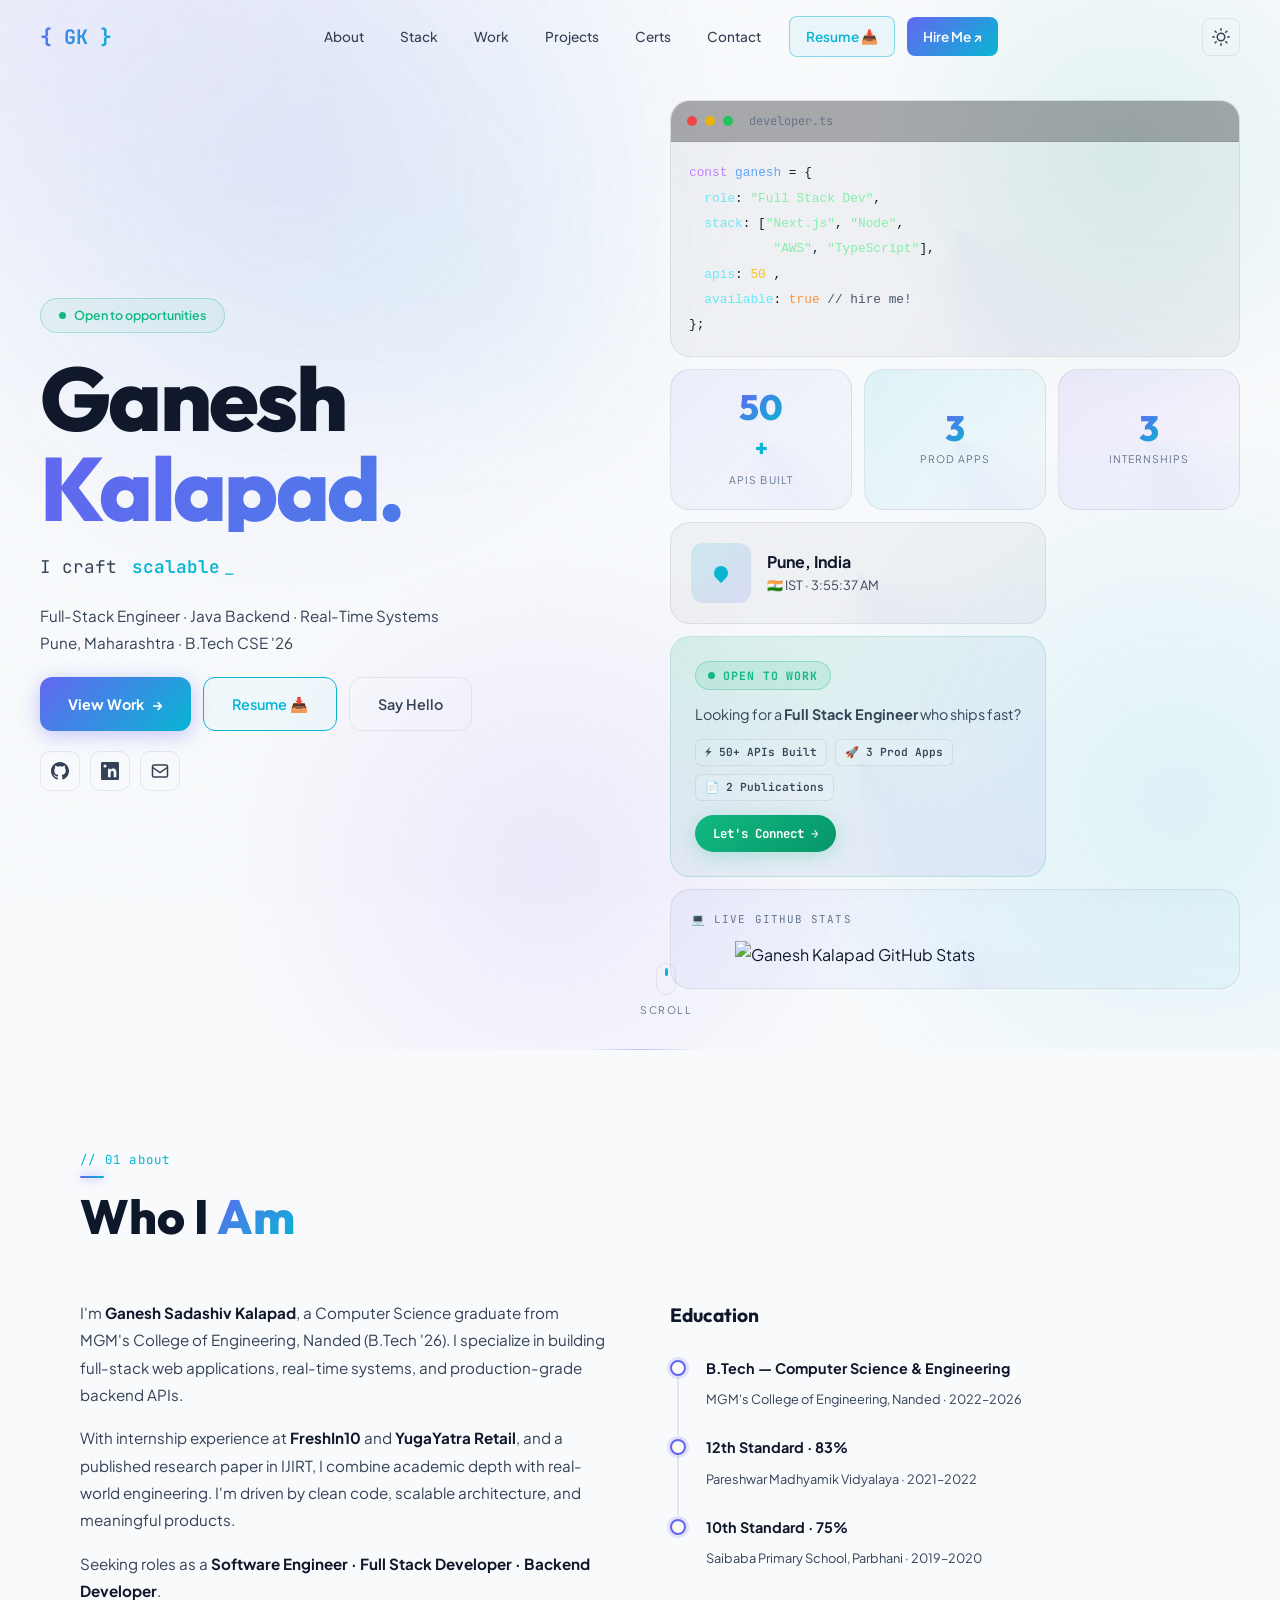
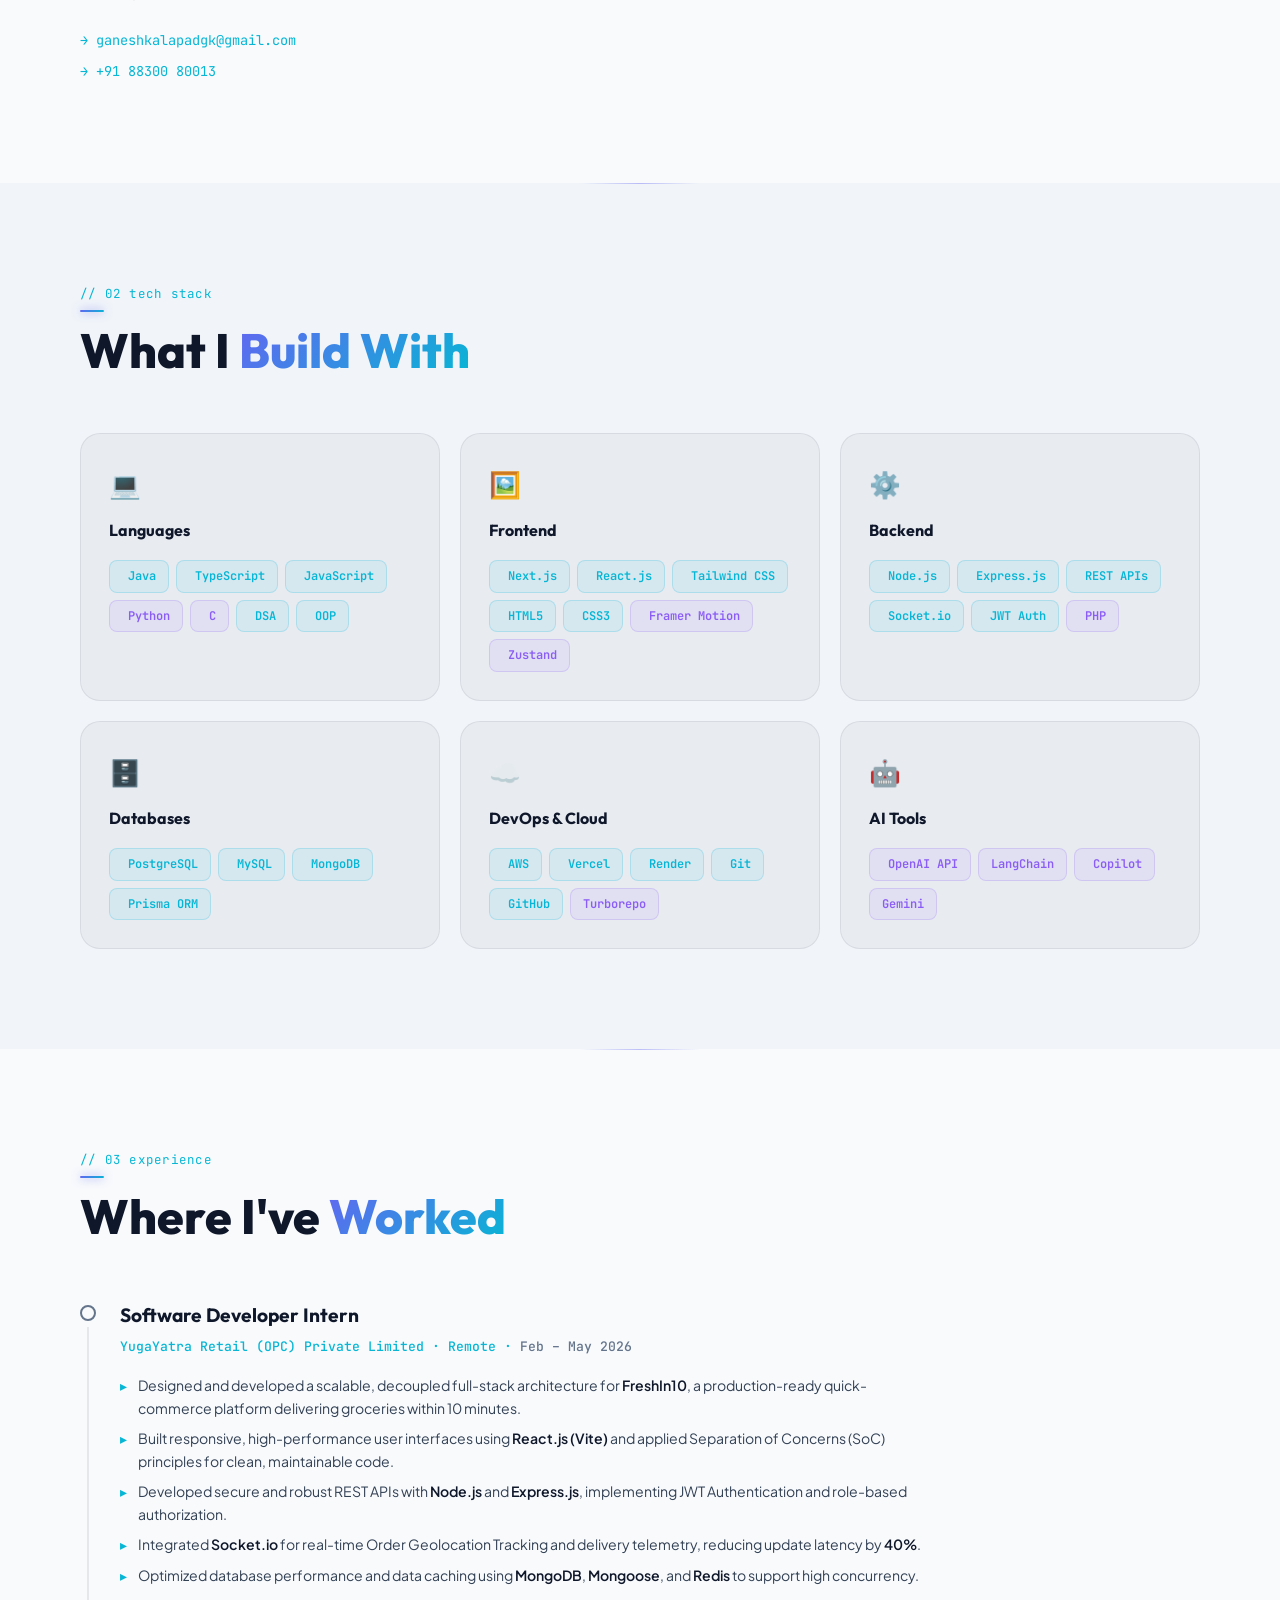
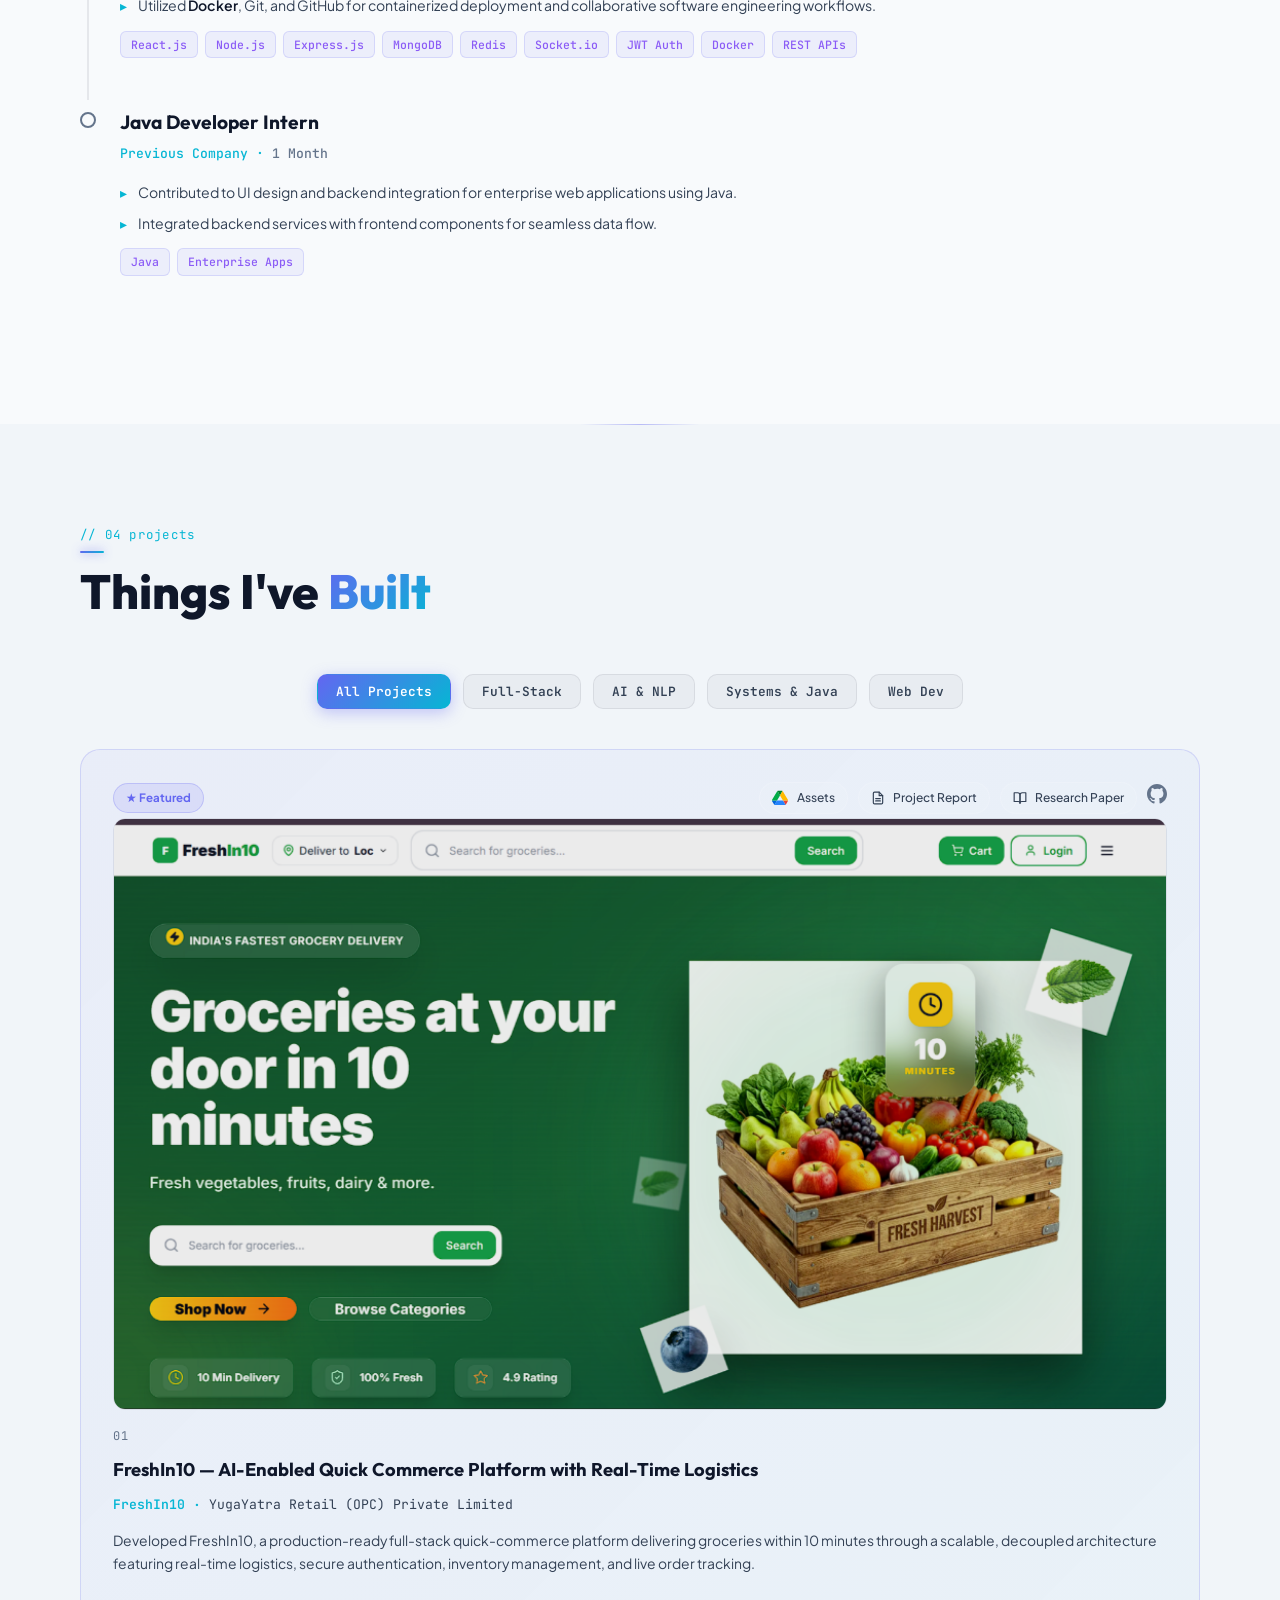
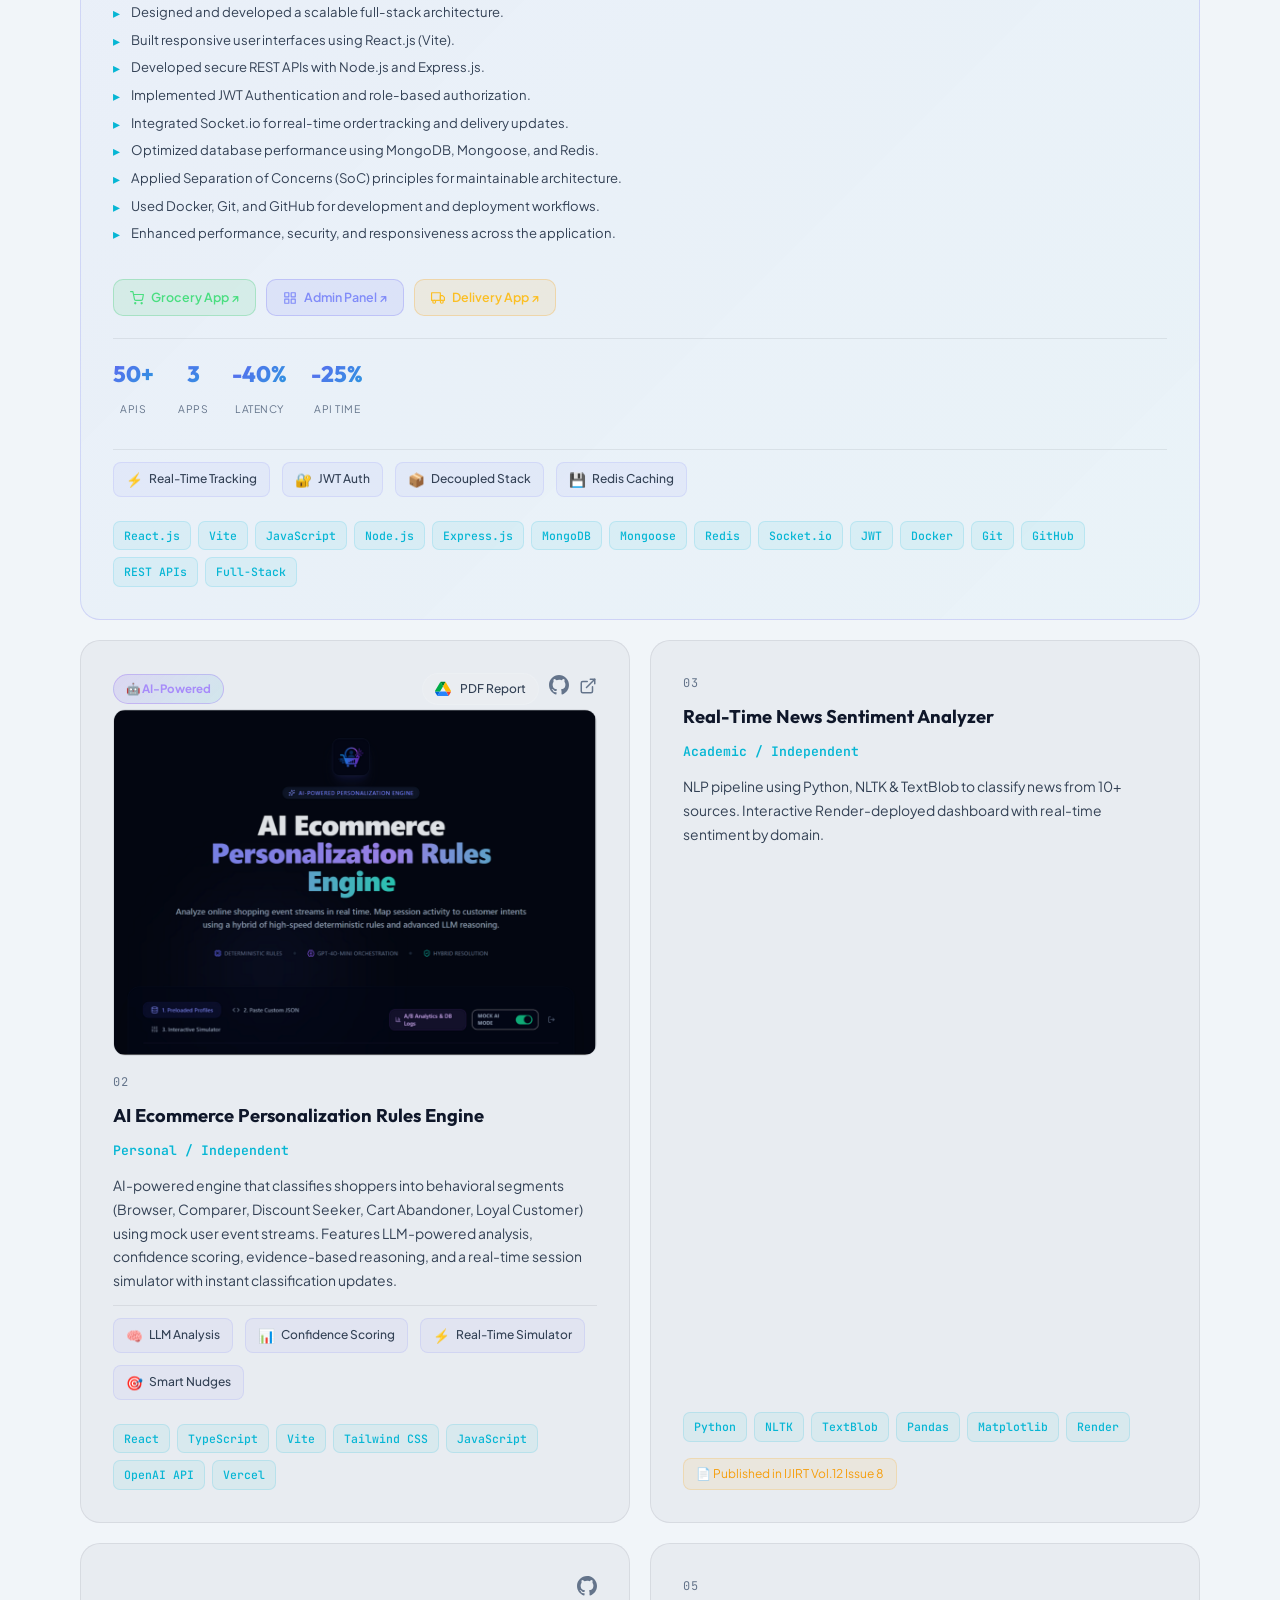
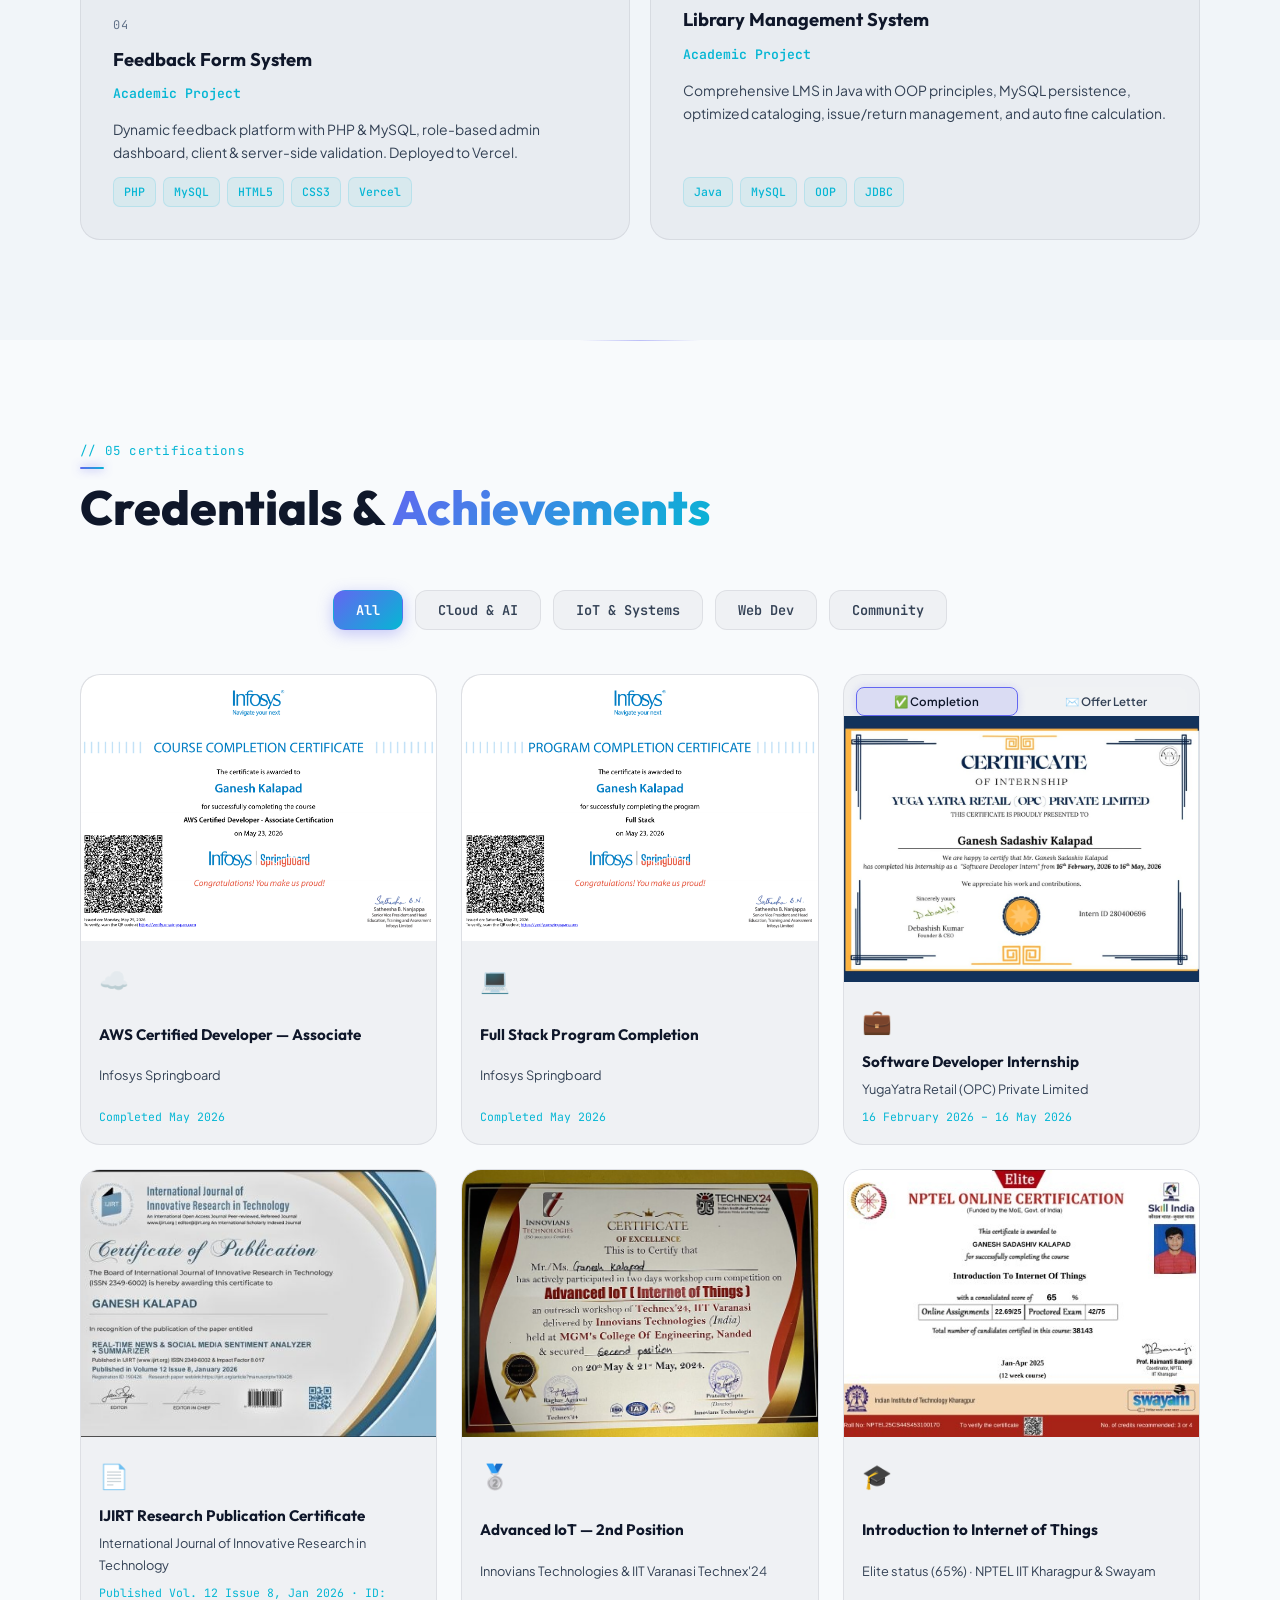
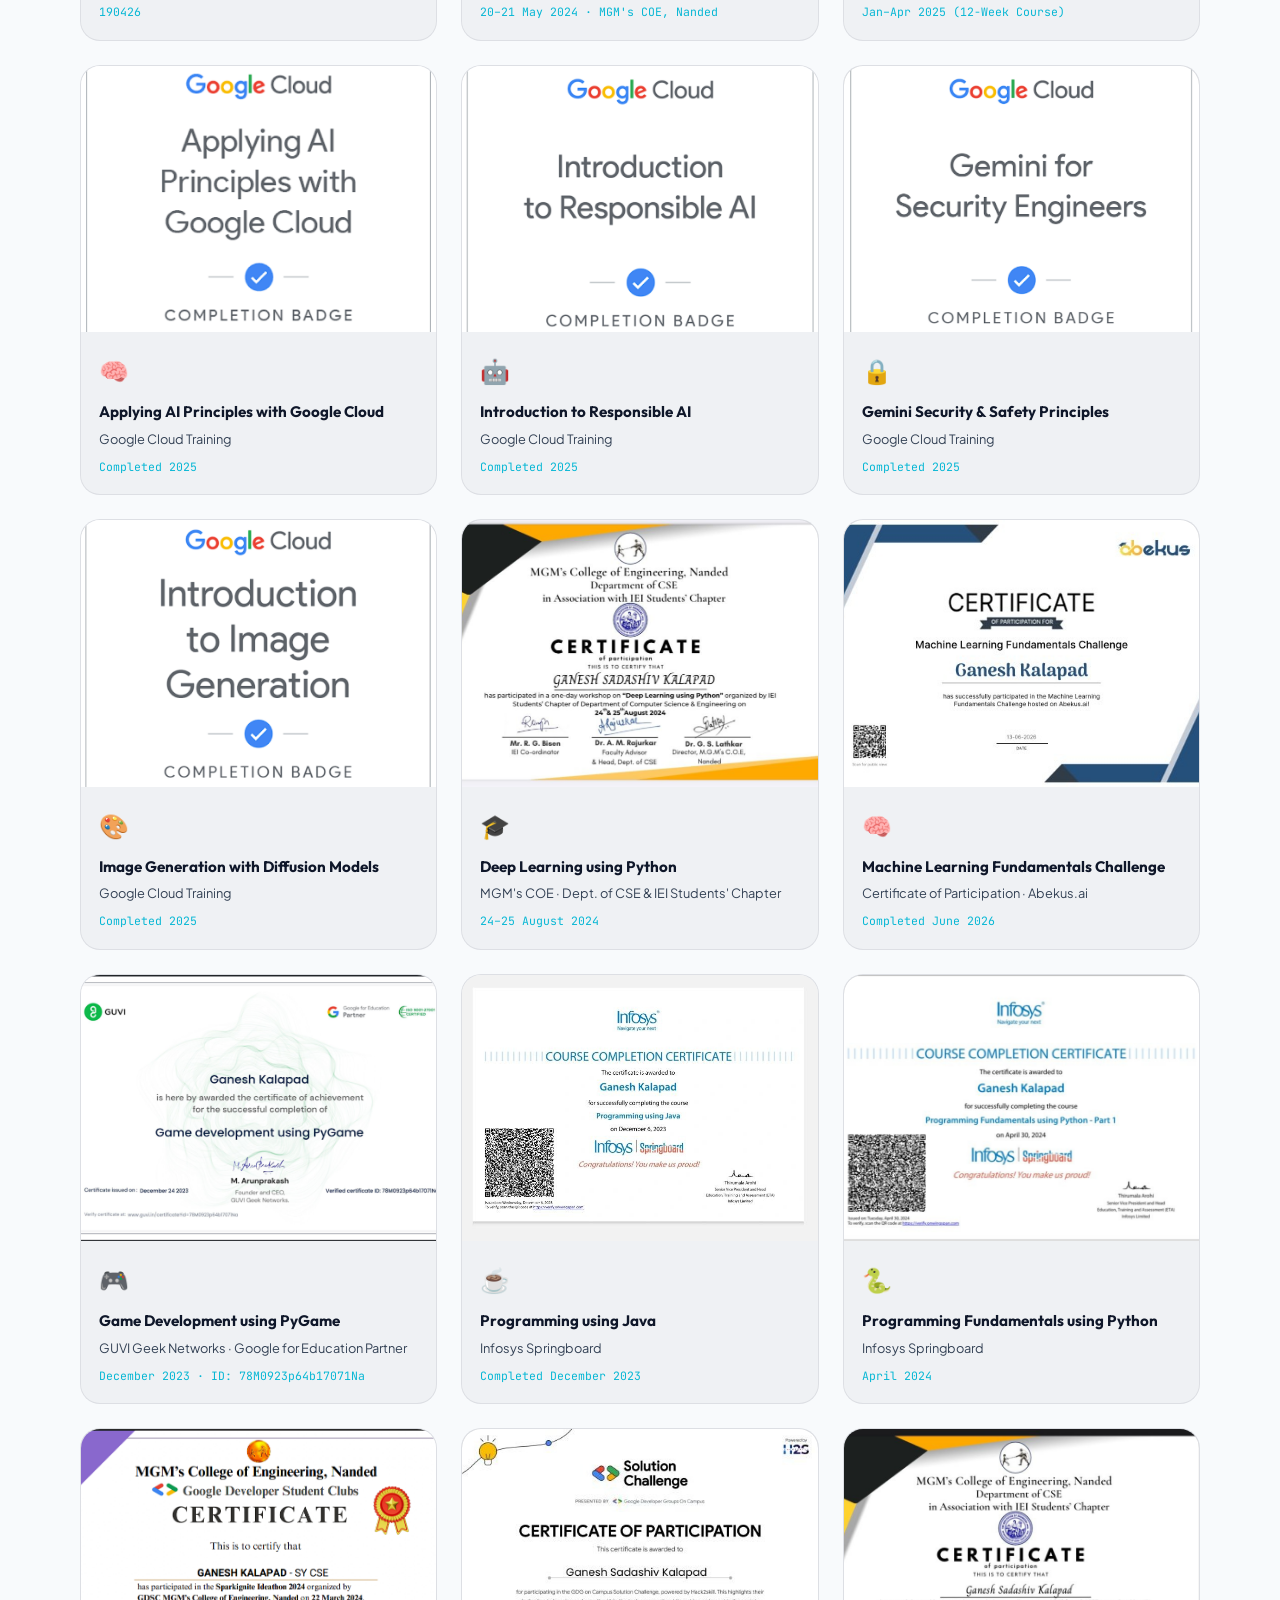
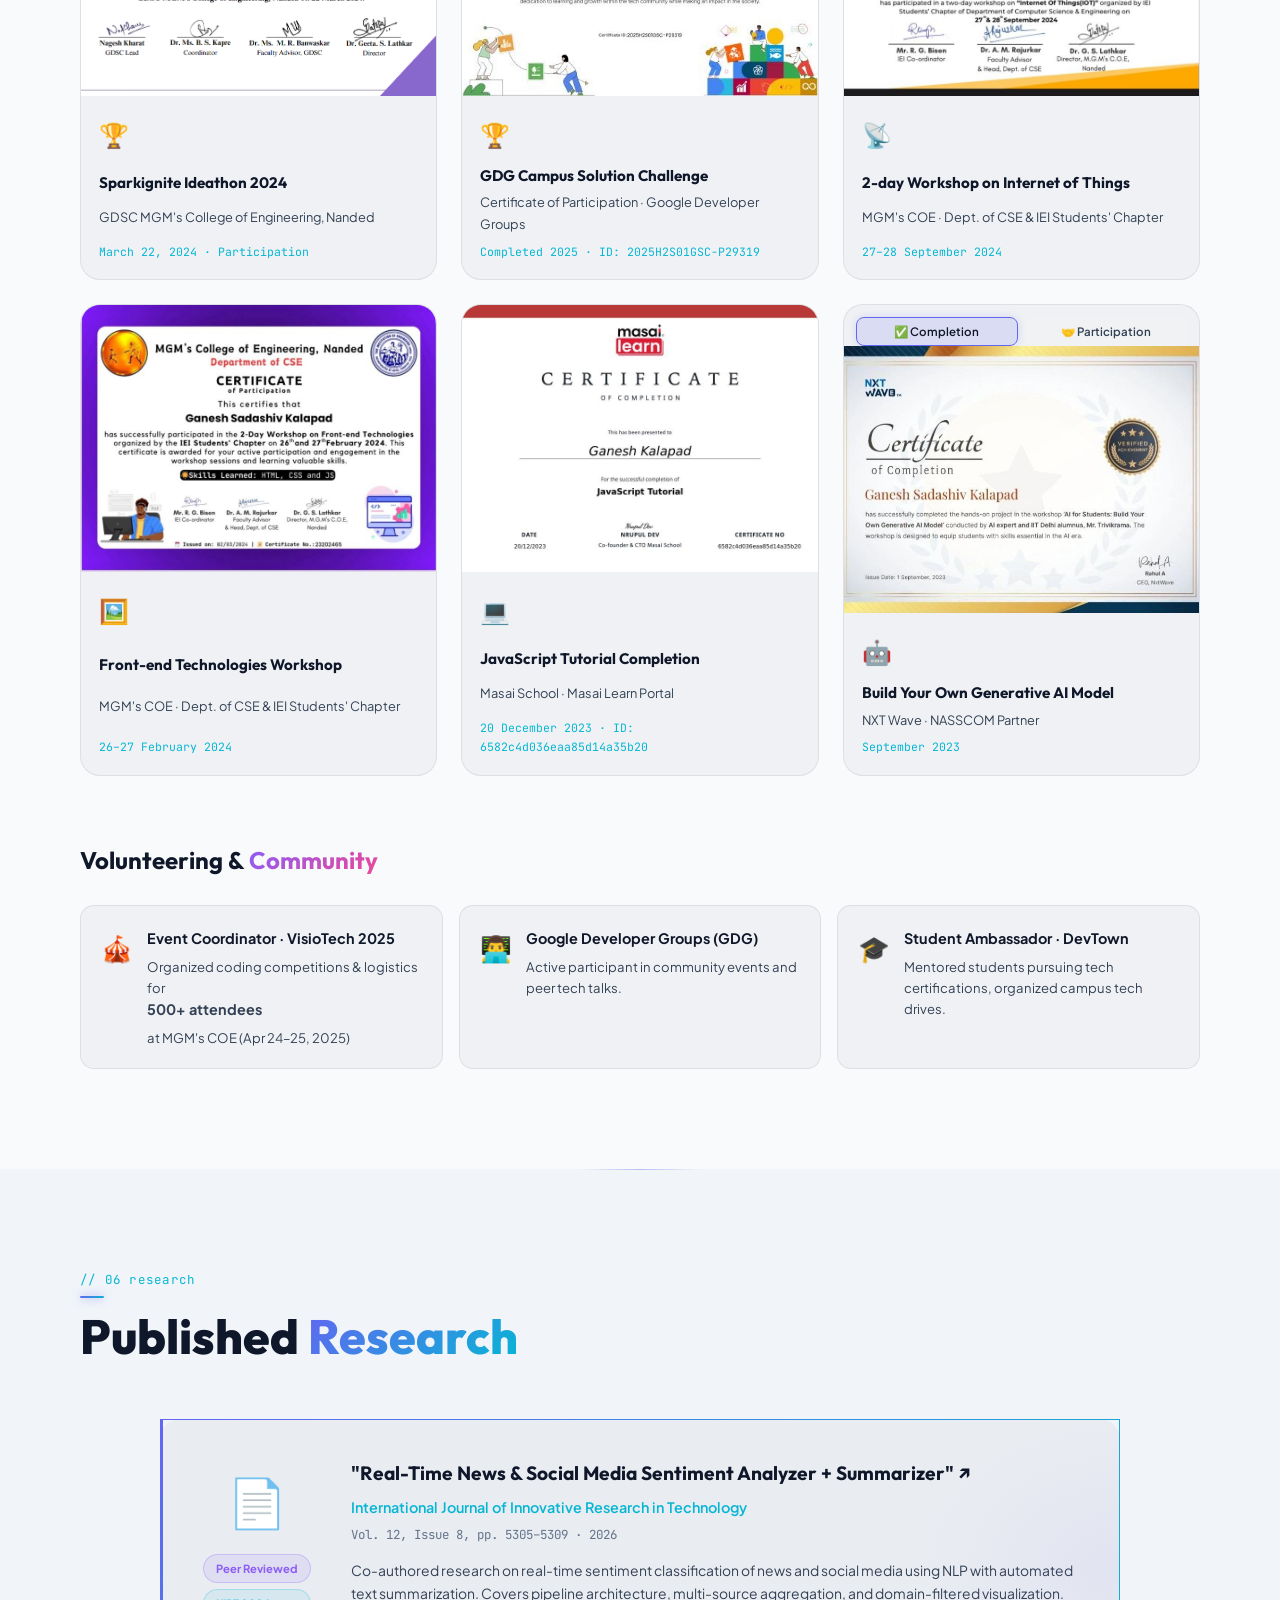
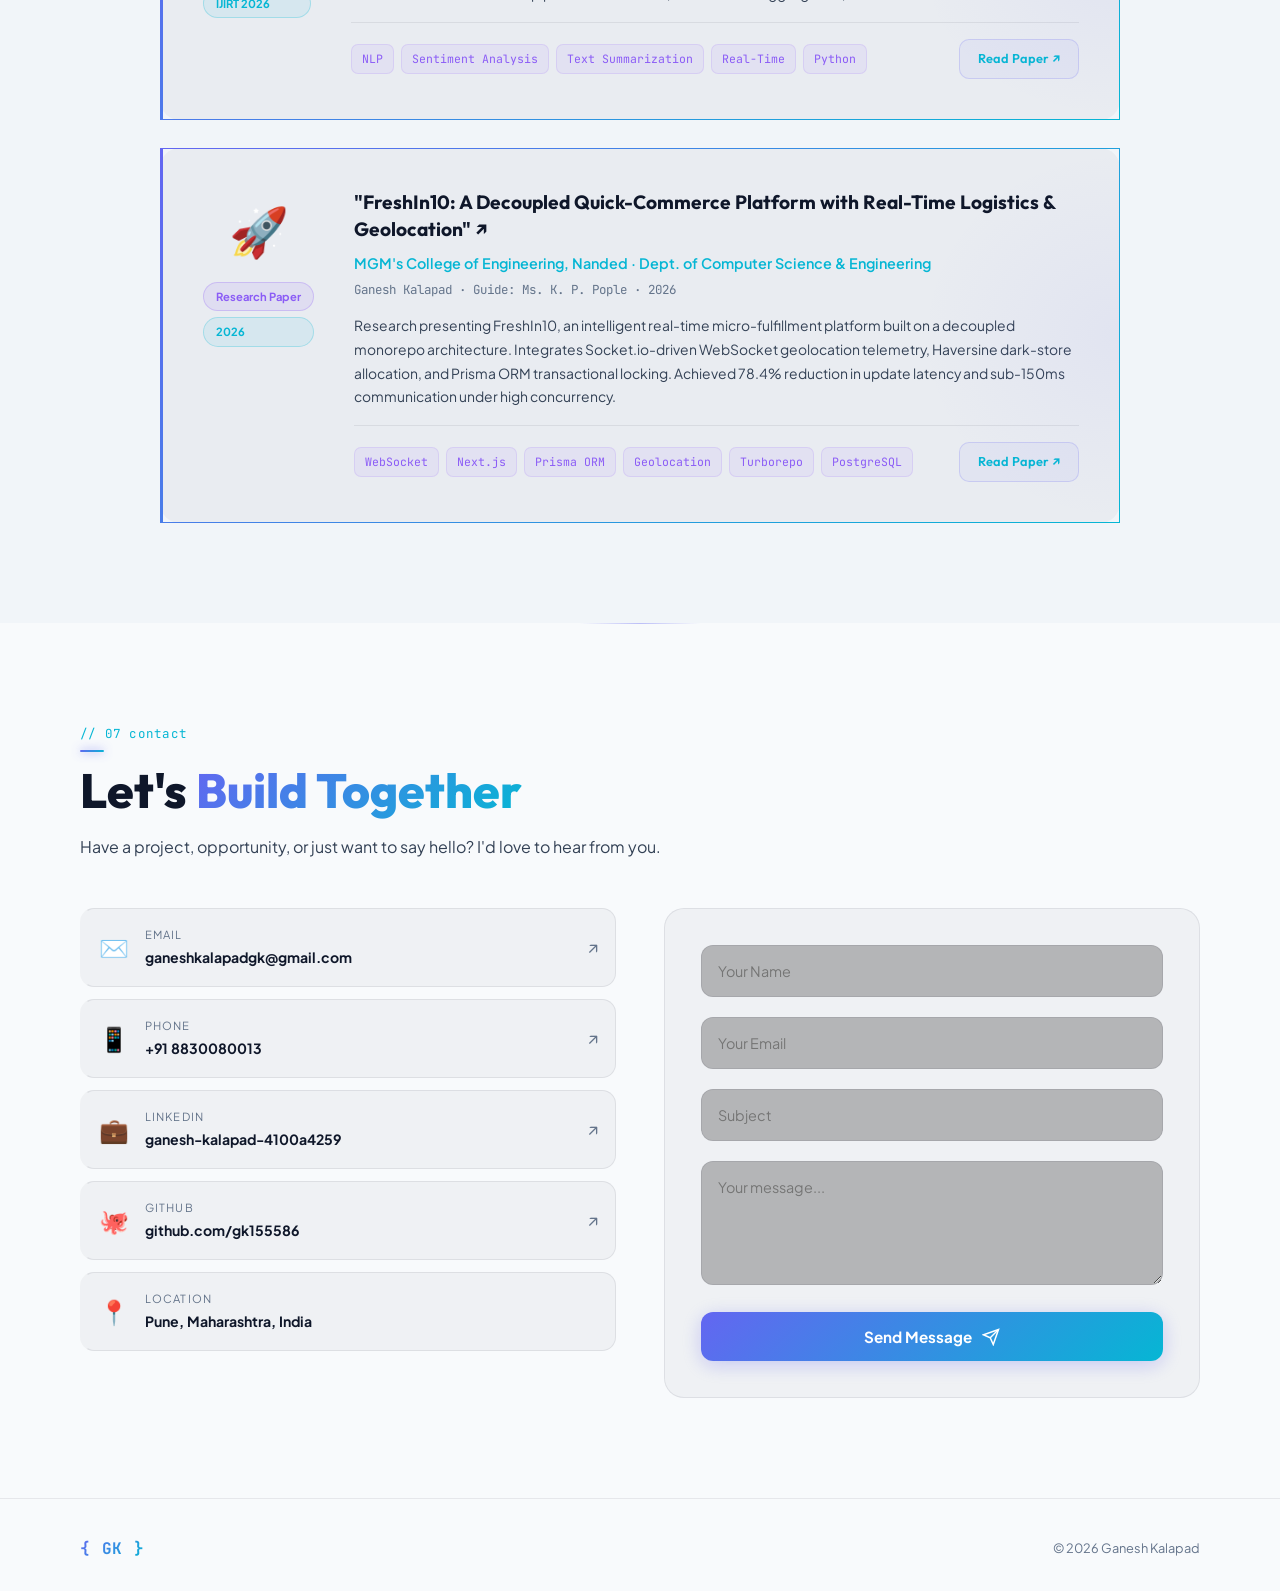
==== commit d32bacab: "feat: audit and upgrade portfolio with Cmd+K palette, theme switcher, projects filter, and resume mo" ====
--- a/index.html
+++ b/index.html
@@ -1,16 +1,76 @@
 <!DOCTYPE html>
-<html lang="en">
+<html lang="en" data-theme="dark">
 <head>
   <meta charset="UTF-8">
   <meta name="viewport" content="width=device-width, initial-scale=1.0">
   <title>Ganesh Kalapad · Full Stack Engineer</title>
-  <meta name="description" content="Portfolio of Ganesh Sadashiv Kalapad — Full Stack Developer & Software Engineer from Pune. Expert in Next.js, React, Node.js, AWS.">
+  <meta name="description" content="Portfolio of Ganesh Sadashiv Kalapad — Full Stack Developer & Software Engineer from Pune. Expert in React.js, Node.js, Express.js, MongoDB, Redis, and Socket.io.">
   <meta name="author" content="Ganesh Sadashiv Kalapad">
   <link rel="icon" href="favicon.png" type="image/png">
+  
+  <!-- DNS & Preconnect Optimization -->
   <link rel="preconnect" href="https://fonts.googleapis.com">
   <link rel="preconnect" href="https://fonts.gstatic.com" crossorigin>
+  <link rel="preconnect" href="https://cdn.jsdelivr.net">
+  <link rel="dns-prefetch" href="https://github-readme-stats.vercel.app">
+  
+  <!-- Open Graph / Facebook -->
+  <meta property="og:type" content="website">
+  <meta property="og:title" content="Ganesh Kalapad · Full Stack Engineer">
+  <meta property="og:description" content="Portfolio of Ganesh Sadashiv Kalapad — Full-Stack Engineer and Real-Time Systems developer. Experience at YugaYatra Retail.">
+  <meta property="og:image" content="freshin10_preview.png">
+  <meta property="og:url" content="https://ganeshkalapad.dev">
+  
+  <!-- Twitter -->
+  <meta name="twitter:card" content="summary_large_image">
+  <meta name="twitter:title" content="Ganesh Kalapad · Full Stack Engineer">
+  <meta name="twitter:description" content="Full-stack portfolio showcasing Quick-Commerce and AI system integrations.">
+  <meta name="twitter:image" content="freshin10_preview.png">
+
   <link href="https://fonts.googleapis.com/css2?family=Outfit:wght@300;400;500;600;700;800&family=Plus+Jakarta+Sans:wght@300;400;500;600;700;800&family=JetBrains+Mono:wght@400;500&display=swap" rel="stylesheet">
   <link rel="stylesheet" href="style.css">
+  <link rel="stylesheet" href="https://cdn.jsdelivr.net/gh/devicons/devicon@latest/devicon.min.css">
+
+  <!-- Anti-flash Light/Dark Mode Initialization Script -->
+  <script>
+    (function () {
+      const theme = localStorage.getItem('portfolio-theme') || (window.matchMedia('(prefers-color-scheme: light)').matches ? 'light' : 'dark');
+      document.documentElement.setAttribute('data-theme', theme);
+    })();
+  </script>
+
+  <!-- Structured Data / JSON-LD -->
+  <script type="application/ld+json">
+    {
+      "@context": "https://schema.org",
+      "@type": "Person",
+      "name": "Ganesh Sadashiv Kalapad",
+      "jobTitle": "Full Stack Engineer",
+      "url": "https://ganeshkalapad.dev",
+      "sameAs": [
+        "https://github.com/gk155586",
+        "https://linkedin.com/in/ganesh-kalapad-4100a4259"
+      ],
+      "alumniOf": {
+        "@type": "CollegeOrUniversity",
+        "name": "MGM's College of Engineering, Nanded",
+        "sameAs": "https://mgmcen.ac.in"
+      },
+      "knowsAbout": [
+        "Full-Stack Development",
+        "React.js",
+        "Vite",
+        "Node.js",
+        "Express.js",
+        "MongoDB",
+        "Redis",
+        "Socket.io",
+        "Java",
+        "Docker",
+        "REST APIs"
+      ]
+    }
+  </script>
 </head>
 <body>
 
@@ -46,11 +106,18 @@
       <a href="#projects" class="nl">Projects</a>
       <a href="#certs" class="nl">Certs</a>
       <a href="#contact" class="nl">Contact</a>
+      <a href="#" id="navResumeBtn" class="nl nav-resume">Resume 📥</a>
       <a href="mailto:ganeshkalapadgk@gmail.com" class="nl nav-hire">Hire Me ↗</a>
     </div>
-    <button class="nav-burger" id="burger" aria-label="Menu">
-      <span></span><span></span><span></span>
-    </button>
+    <div style="display:flex;align-items:center;gap:8px;">
+      <button id="themeToggle" class="theme-toggle" aria-label="Toggle theme">
+        <svg class="theme-moon" viewBox="0 0 24 24" fill="none" stroke="currentColor" stroke-width="2"><path d="M21 12.79A9 9 0 1 1 11.21 3 7 7 0 0 0 21 12.79z"/></svg>
+        <svg class="theme-sun" viewBox="0 0 24 24" fill="none" stroke="currentColor" stroke-width="2"><circle cx="12" cy="12" r="5"/><line x1="12" y1="1" x2="12" y2="3"/><line x1="12" y1="21" x2="12" y2="23"/><line x1="4.22" y1="4.22" x2="5.64" y2="5.64"/><line x1="18.36" y1="18.36" x2="19.78" y2="19.78"/><line x1="1" y1="12" x2="3" y2="12"/><line x1="21" y1="12" x2="23" y2="12"/><line x1="4.22" y1="19.78" x2="5.64" y2="18.36"/><line x1="18.36" y1="5.64" x2="19.78" y2="4.22"/></svg>
+      </button>
+      <button class="nav-burger" id="burger" aria-label="Menu">
+        <span></span><span></span><span></span>
+      </button>
+    </div>
   </nav>
 
   <!-- ══════════════════════════════════════════
@@ -80,6 +147,7 @@
         </p>
         <div class="hero-actions">
           <a href="#projects" class="btn-main">View Work <span>→</span></a>
+          <a href="#" id="heroResumeBtn" class="btn-ghost" style="border-color:var(--cyan);color:var(--cyan);background:rgba(6,182,212,0.03);">Resume 📥</a>
           <a href="#contact" class="btn-ghost">Say Hello</a>
         </div>
         <div class="hero-socials">
@@ -152,6 +220,16 @@
             </div>
             <a href="mailto:ganeshkalapadgk@gmail.com" class="hire-cta">Let's Connect →</a>
           </div>
+
+          <!-- Live GitHub Stats Bento Card -->
+          <div class="bento bento-github" style="grid-column: 1 / -1; padding: 20px; display: flex; flex-direction: column; gap: 12px; background: linear-gradient(135deg, rgba(99, 102, 241, 0.06), rgba(6, 182, 212, 0.04));">
+            <span style="font-family: var(--font-m); font-size: 0.68rem; color: var(--text3); text-transform: uppercase; letter-spacing: 0.1em; display: block;">💻 Live GitHub Stats</span>
+            <div style="display: flex; justify-content: center; align-items: center; width: 100%;">
+              <a href="https://github.com/gk155586" target="_blank" rel="noopener" style="width: 100%; display: flex; justify-content: center;">
+                <img id="githubStatsImg" src="https://github-readme-stats.vercel.app/api?username=gk155586&show_icons=true&theme=transparent&title_color=06b6d4&icon_color=6366f1&text_color=cbd5e1&hide_border=true" alt="Ganesh Kalapad GitHub Stats" loading="lazy" style="width: 100%; max-width: 440px; height: auto;">
+              </a>
+            </div>
+          </div>
         </div>
       </div>
     </div>
@@ -224,57 +302,59 @@
           <div class="stack-icon">💻</div>
           <h3>Languages</h3>
           <div class="tags">
-            <span class="tag tag--a">Java</span>
-            <span class="tag tag--a">TypeScript</span>
-            <span class="tag tag--a">JavaScript</span>
-            <span class="tag tag--b">Python</span>
-            <span class="tag tag--b">C</span>
-            <span class="tag tag--a">DSA</span>
-            <span class="tag tag--a">OOP</span>
+            <span class="tag tag--a"><i class="devicon-java-plain colored"></i> Java</span>
+            <span class="tag tag--a"><i class="devicon-typescript-plain colored"></i> TypeScript</span>
+            <span class="tag tag--a"><i class="devicon-javascript-plain colored"></i> JavaScript</span>
+            <span class="tag tag--b"><i class="devicon-python-plain colored"></i> Python</span>
+            <span class="tag tag--b"><i class="devicon-c-plain colored"></i> C</span>
+            <span class="tag tag--a"><i class="devicon-matchbox-plain colored"></i> DSA</span>
+            <span class="tag tag--a"><i class="devicon-unifiedtemplate-plain colored"></i> OOP</span>
           </div>
         </div>
         <div class="stack-card reveal" data-delay="1">
           <div class="stack-icon">🖼️</div>
           <h3>Frontend</h3>
           <div class="tags">
-            <span class="tag tag--a">Next.js</span>
-            <span class="tag tag--a">React.js</span>
-            <span class="tag tag--a">Tailwind CSS</span>
-            <span class="tag tag--a">HTML5 / CSS3</span>
-            <span class="tag tag--b">Framer Motion</span>
-            <span class="tag tag--b">Zustand</span>
+            <span class="tag tag--a"><i class="devicon-nextjs-plain"></i> Next.js</span>
+            <span class="tag tag--a"><i class="devicon-react-original colored"></i> React.js</span>
+            <span class="tag tag--a"><i class="devicon-tailwindcss-original colored"></i> Tailwind CSS</span>
+            <span class="tag tag--a"><i class="devicon-html5-plain colored"></i> HTML5</span>
+            <span class="tag tag--a"><i class="devicon-css3-plain colored"></i> CSS3</span>
+            <span class="tag tag--b"><i class="devicon-framer-original"></i> Framer Motion</span>
+            <span class="tag tag--b"><i class="devicon-redux-original colored"></i> Zustand</span>
           </div>
         </div>
         <div class="stack-card reveal" data-delay="2">
           <div class="stack-icon">⚙️</div>
           <h3>Backend</h3>
           <div class="tags">
-            <span class="tag tag--a">Node.js</span>
-            <span class="tag tag--a">Express.js</span>
-            <span class="tag tag--a">REST APIs</span>
-            <span class="tag tag--a">Socket.io</span>
-            <span class="tag tag--a">JWT Auth</span>
-            <span class="tag tag--b">PHP</span>
+            <span class="tag tag--a"><i class="devicon-nodejs-plain colored"></i> Node.js</span>
+            <span class="tag tag--a"><i class="devicon-express-original"></i> Express.js</span>
+            <span class="tag tag--a"><i class="devicon-openapi-plain colored"></i> REST APIs</span>
+            <span class="tag tag--a"><i class="devicon-socketio-original"></i> Socket.io</span>
+            <span class="tag tag--a"><i class="devicon-oauth-plain colored"></i> JWT Auth</span>
+            <span class="tag tag--b"><i class="devicon-php-plain colored"></i> PHP</span>
           </div>
         </div>
         <div class="stack-card reveal" data-delay="3">
           <div class="stack-icon">🗄️</div>
           <h3>Databases</h3>
           <div class="tags">
-            <span class="tag tag--a">PostgreSQL</span>
-            <span class="tag tag--a">MySQL</span>
-            <span class="tag tag--a">MongoDB</span>
-            <span class="tag tag--a">Prisma ORM</span>
+            <span class="tag tag--a"><i class="devicon-postgresql-plain colored"></i> PostgreSQL</span>
+            <span class="tag tag--a"><i class="devicon-mysql-plain colored"></i> MySQL</span>
+            <span class="tag tag--a"><i class="devicon-mongodb-plain colored"></i> MongoDB</span>
+            <span class="tag tag--a"><i class="devicon-prisma-original"></i> Prisma ORM</span>
           </div>
         </div>
         <div class="stack-card reveal" data-delay="4">
           <div class="stack-icon">☁️</div>
           <h3>DevOps & Cloud</h3>
           <div class="tags">
-            <span class="tag tag--a">AWS</span>
-            <span class="tag tag--a">Vercel</span>
-            <span class="tag tag--a">Render</span>
-            <span class="tag tag--a">Git / GitHub</span>
+            <span class="tag tag--a"><i class="devicon-amazonwebservices-plain-wordmark colored"></i> AWS</span>
+            <span class="tag tag--a"><i class="devicon-vercel-original"></i> Vercel</span>
+            <span class="tag tag--a"><i class="devicon-render-plain colored"></i> Render</span>
+            <span class="tag tag--a"><i class="devicon-git-plain colored"></i> Git</span>
+            <span class="tag tag--a"><i class="devicon-github-original"></i> GitHub</span>
             <span class="tag tag--b">Turborepo</span>
           </div>
         </div>
@@ -282,9 +362,9 @@
           <div class="stack-icon">🤖</div>
           <h3>AI Tools</h3>
           <div class="tags">
-            <span class="tag tag--b">OpenAI API</span>
+            <span class="tag tag--b"><i class="devicon-openai-plain"></i> OpenAI API</span>
             <span class="tag tag--b">LangChain</span>
-            <span class="tag tag--b">GitHub Copilot</span>
+            <span class="tag tag--b"><i class="devicon-github-original"></i> Copilot</span>
             <span class="tag tag--b">Gemini</span>
           </div>
         </div>
@@ -308,31 +388,18 @@
             <div class="xp-line"></div>
           </div>
           <div class="xp-body">
-            <h3>Software Engineer Intern</h3>
-            <div class="xp-meta">YugaYatra Retail (OPC) Pvt Ltd · <time>Feb – May 2026</time></div>
+            <h3>Software Developer Intern</h3>
+            <div class="xp-meta">YugaYatra Retail (OPC) Private Limited · Remote · <time>Feb – May 2026</time></div>
             <ul class="xp-points">
-              <li>Contributed to software development, backend API implementations, and frontend component integration.</li>
-              <li>Optimized database queries and system performance to enhance overall reliability.</li>
-            </ul>
-          </div>
-        </div>
-
-        <div class="xp-item reveal">
-          <div class="xp-left">
-            <div class="xp-dot"></div>
-            <div class="xp-line"></div>
-          </div>
-          <div class="xp-body">
-            <h3>Software Engineer Intern</h3>
-            <div class="xp-meta">FreshIn10 · Remote · <time>Feb – May 2026</time></div>
-            <ul class="xp-points">
-              <li>Architected a <strong>multi-app monorepo</strong> (Customer · Admin · Delivery) using Next.js, TypeScript & Turborepo, serving 3 production apps.</li>
-              <li>Implemented <strong>real-time order tracking</strong> via Socket.io + JWT Auth — reduced latency by <strong>40%</strong>.</li>
-              <li>Developed <strong>50+ RESTful APIs</strong> with Express.js & Prisma ORM on AWS — reduced avg response time by <strong>25%</strong>.</li>
-              <li>Integrated <strong>Razorpay</strong> payment gateway; managed state with <strong>Zustand</strong> across all 3 platforms.</li>
+              <li>Designed and developed a scalable, decoupled full-stack architecture for <strong>FreshIn10</strong>, a production-ready quick-commerce platform delivering groceries within 10 minutes.</li>
+              <li>Built responsive, high-performance user interfaces using <strong>React.js (Vite)</strong> and applied Separation of Concerns (SoC) principles for clean, maintainable code.</li>
+              <li>Developed secure and robust REST APIs with <strong>Node.js</strong> and <strong>Express.js</strong>, implementing JWT Authentication and role-based authorization.</li>
+              <li>Integrated <strong>Socket.io</strong> for real-time Order Geolocation Tracking and delivery telemetry, reducing update latency by <strong>40%</strong>.</li>
+              <li>Optimized database performance and data caching using <strong>MongoDB</strong>, <strong>Mongoose</strong>, and <strong>Redis</strong> to support high concurrency.</li>
+              <li>Utilized <strong>Docker</strong>, Git, and GitHub for containerized deployment and collaborative software engineering workflows.</li>
             </ul>
             <div class="xp-tags">
-              <span>Next.js</span><span>TypeScript</span><span>Socket.io</span><span>AWS</span><span>Prisma</span><span>Razorpay</span><span>Turborepo</span>
+              <span>React.js</span><span>Node.js</span><span>Express.js</span><span>MongoDB</span><span>Redis</span><span>Socket.io</span><span>JWT Auth</span><span>Docker</span><span>REST APIs</span>
             </div>
           </div>
         </div>
@@ -367,10 +434,19 @@
       <div class="sec-label">// 04 projects</div>
       <h2 class="sec-title">Things I've <em>Built</em></h2>
 
+      <!-- Project Showcase Filter Bar -->
+      <div class="proj-filters reveal">
+        <button class="pf-btn active" data-filter="all">All Projects</button>
+        <button class="pf-btn" data-filter="full-stack">Full-Stack</button>
+        <button class="pf-btn" data-filter="ai-ml">AI & NLP</button>
+        <button class="pf-btn" data-filter="systems">Systems & Java</button>
+        <button class="pf-btn" data-filter="web-php">Web Dev</button>
+      </div>
+
       <div class="proj-grid">
 
         <!-- Featured -->
-        <div class="proj-card proj-featured proj-card--has-preview reveal">
+        <div class="proj-card proj-featured proj-card--has-preview reveal" data-category="full-stack">
           <div class="proj-glow"></div>
           <div class="proj-top">
             <span class="proj-badge">★ Featured</span>
@@ -405,9 +481,22 @@
             </div>
           </a>
           <div class="proj-num">01</div>
-          <h3>Multi-App Monorepo & Real-Time Order Platform</h3>
-          <p class="proj-company">FreshIn10 · <span style="color:var(--text2);font-weight:400;">YugaYatra Retail (OPC) Pvt Ltd</span></p>
-          <p class="proj-desc">Architected a full ecosystem — Customer, Admin, and Delivery apps — on a single Turborepo. Real-time order tracking with Socket.io, 50+ RESTful APIs, Razorpay payment gateway, JWT authentication, and Zustand state management, all deployed on AWS.</p>
+          <h3>FreshIn10 — AI-Enabled Quick Commerce Platform with Real-Time Logistics</h3>
+          <p class="proj-company">FreshIn10 · <span style="color:var(--text2);font-weight:400;">YugaYatra Retail (OPC) Private Limited</span></p>
+          <p class="proj-desc">Developed FreshIn10, a production-ready full-stack quick-commerce platform delivering groceries within 10 minutes through a scalable, decoupled architecture featuring real-time logistics, secure authentication, inventory management, and live order tracking.</p>
+          
+          <ul class="proj-points-list">
+            <li>Designed and developed a scalable full-stack architecture.</li>
+            <li>Built responsive user interfaces using React.js (Vite).</li>
+            <li>Developed secure REST APIs with Node.js and Express.js.</li>
+            <li>Implemented JWT Authentication and role-based authorization.</li>
+            <li>Integrated Socket.io for real-time order tracking and delivery updates.</li>
+            <li>Optimized database performance using MongoDB, Mongoose, and Redis.</li>
+            <li>Applied Separation of Concerns (SoC) principles for maintainable architecture.</li>
+            <li>Used Docker, Git, and GitHub for development and deployment workflows.</li>
+            <li>Enhanced performance, security, and responsiveness across the application.</li>
+          </ul>
+
           <!-- Live App Links -->
           <div class="proj-live-links">
             <a href="https://fresh-in10-vqrdg4ff8-gk155586s-projects.vercel.app/" target="_blank" rel="noopener" class="proj-live-btn proj-live-btn--grocery" title="Grocery Customer App">
@@ -431,16 +520,16 @@
           </div>
           <div class="proj-features-row">
             <div class="pf"><span class="pf-icon">⚡</span><span>Real-Time Tracking</span></div>
-            <div class="pf"><span class="pf-icon">💳</span><span>Razorpay Payments</span></div>
             <div class="pf"><span class="pf-icon">🔐</span><span>JWT Auth</span></div>
-            <div class="pf"><span class="pf-icon">📦</span><span>Monorepo Architecture</span></div>
+            <div class="pf"><span class="pf-icon">📦</span><span>Decoupled Stack</span></div>
+            <div class="pf"><span class="pf-icon">💾</span><span>Redis Caching</span></div>
           </div>
           <div class="proj-tech">
-            <span>Next.js</span><span>TypeScript</span><span>Socket.io</span><span>Express.js</span><span>Prisma ORM</span><span>PostgreSQL</span><span>Zustand</span><span>Tailwind CSS</span><span>Razorpay</span><span>Turborepo</span><span>AWS</span><span>Vercel</span>
-          </div>
-        </div>
-
-        <div class="proj-card proj-card--has-preview reveal">
+            <span>React.js</span><span>Vite</span><span>JavaScript</span><span>Node.js</span><span>Express.js</span><span>MongoDB</span><span>Mongoose</span><span>Redis</span><span>Socket.io</span><span>JWT</span><span>Docker</span><span>Git</span><span>GitHub</span><span>REST APIs</span><span>Full-Stack</span>
+          </div>
+        </div>
+
+        <div class="proj-card proj-card--has-preview reveal" data-category="ai-ml">
           <div class="proj-glow"></div>
           <div class="proj-top">
             <span class="proj-badge proj-badge--ai">🤖 AI-Powered</span>
@@ -484,7 +573,7 @@
           </div>
         </div>
 
-        <div class="proj-card reveal">
+        <div class="proj-card reveal" data-category="ai-ml">
           <div class="proj-glow"></div>
           <div class="proj-num">03</div>
           <h3>Real-Time News Sentiment Analyzer</h3>
@@ -498,7 +587,7 @@
           </div>
         </div>
 
-        <div class="proj-card reveal">
+        <div class="proj-card reveal" data-category="web-php">
           <div class="proj-glow"></div>
           <div class="proj-top">
             <div></div>
@@ -515,7 +604,7 @@
           </div>
         </div>
 
-        <div class="proj-card reveal">
+        <div class="proj-card reveal" data-category="systems">
           <div class="proj-glow"></div>
           <div class="proj-num">05</div>
           <h3>Library Management System</h3>
@@ -1041,20 +1130,26 @@
         </div>
 
         <form id="contactForm" class="contact-form reveal">
+          <!-- Web3Forms Access Key Hook (fallback to mailto if not set) -->
+          <input type="hidden" name="access_key" value="YOUR_WEB3FORMS_ACCESS_KEY_HERE">
+          
+          <!-- Honeypot Spam Protection -->
+          <input type="checkbox" name="botcheck" class="hidden" style="display: none;">
+
           <div class="cf-group">
-            <input type="text" id="cfName" placeholder="Your Name" required>
+            <input type="text" id="cfName" name="name" placeholder="Your Name" required>
             <label for="cfName">Name</label>
           </div>
           <div class="cf-group">
-            <input type="email" id="cfEmail" placeholder="Your Email" required>
+            <input type="email" id="cfEmail" name="email" placeholder="Your Email" required>
             <label for="cfEmail">Email</label>
           </div>
           <div class="cf-group">
-            <input type="text" id="cfSubject" placeholder="Subject" required>
+            <input type="text" id="cfSubject" name="subject" placeholder="Subject" required>
             <label for="cfSubject">Subject</label>
           </div>
           <div class="cf-group">
-            <textarea id="cfMessage" rows="5" placeholder="Your message..." required></textarea>
+            <textarea id="cfMessage" name="message" rows="5" placeholder="Your message..." required></textarea>
             <label for="cfMessage">Message</label>
           </div>
           <button type="submit" class="cf-submit">
@@ -1088,6 +1183,87 @@
   </div>
   <div class="lb-backdrop" id="lbBackdrop"></div>
 
+  <!-- ── RESUME PREVIEW MODAL ── -->
+  <div id="resumeModal" class="lightbox" role="dialog" aria-modal="true" aria-label="Resume PDF viewer">
+    <button class="lb-close" id="resumeClose" aria-label="Close">✕</button>
+    <div class="lb-inner">
+      <iframe src="Ganesh_Kalapad_Resume.pdf" title="Ganesh Kalapad Resume Preview"></iframe>
+      <div class="resume-modal-footer">
+        <a href="Ganesh_Kalapad_Resume.pdf" download="Ganesh_Kalapad_Resume.pdf" class="btn-main" style="padding: 10px 24px; font-size: 0.8rem; box-shadow: none;">
+          Download Resume 📥
+        </a>
+      </div>
+    </div>
+  </div>
+
+  <!-- ── COMMAND PALETTE (CMD+K) ── -->
+  <div id="cmdPalette" class="cmd-palette" role="dialog" aria-modal="true" aria-label="Command palette">
+    <div class="cmd-box">
+      <div class="cmd-header">
+        <svg width="18" height="18" viewBox="0 0 24 24" fill="none" stroke="currentColor" stroke-width="2" stroke-linecap="round" stroke-linejoin="round"><circle cx="11" cy="11" r="8"></circle><line x1="21" y1="21" x2="16.65" y2="16.65"></line></svg>
+        <input type="text" id="cmdInput" placeholder="Type a command or search..." autocomplete="off">
+        <span class="cmd-esc">ESC</span>
+      </div>
+      <div class="cmd-body">
+        <ul id="cmdList" class="cmd-list">
+          <li class="cmd-item active" data-action="nav" data-target="#about">
+            <span class="cmd-icon">👤</span>
+            <span class="cmd-label">Go to About Section</span>
+            <span class="cmd-shortcut">G A</span>
+          </li>
+          <li class="cmd-item" data-action="nav" data-target="#skills">
+            <span class="cmd-icon">💻</span>
+            <span class="cmd-label">Go to Skills & Stack</span>
+            <span class="cmd-shortcut">G S</span>
+          </li>
+          <li class="cmd-item" data-action="nav" data-target="#experience">
+            <span class="cmd-icon">💼</span>
+            <span class="cmd-label">Go to Work Experience</span>
+            <span class="cmd-shortcut">G W</span>
+          </li>
+          <li class="cmd-item" data-action="nav" data-target="#projects">
+            <span class="cmd-icon">🚀</span>
+            <span class="cmd-label">Go to Projects</span>
+            <span class="cmd-shortcut">G P</span>
+          </li>
+          <li class="cmd-item" data-action="nav" data-target="#certs">
+            <span class="cmd-icon">🏆</span>
+            <span class="cmd-label">Go to Certifications</span>
+            <span class="cmd-shortcut">G C</span>
+          </li>
+          <li class="cmd-item" data-action="nav" data-target="#contact">
+            <span class="cmd-icon">✉️</span>
+            <span class="cmd-label">Go to Contact</span>
+            <span class="cmd-shortcut">G K</span>
+          </li>
+          <li class="cmd-item" data-action="theme">
+            <span class="cmd-icon">🌓</span>
+            <span class="cmd-label">Toggle Dark / Light Theme</span>
+            <span class="cmd-shortcut">T T</span>
+          </li>
+          <li class="cmd-item" data-action="resume">
+            <span class="cmd-icon">📄</span>
+            <span class="cmd-label">Open Resume Preview</span>
+            <span class="cmd-shortcut">O R</span>
+          </li>
+          <li class="cmd-item" data-action="link" data-target="https://github.com/gk155586">
+            <span class="cmd-icon">🐙</span>
+            <span class="cmd-label">Open GitHub Profile</span>
+            <span class="cmd-shortcut">O G</span>
+          </li>
+          <li class="cmd-item" data-action="link" data-target="https://linkedin.com/in/ganesh-kalapad-4100a4259">
+            <span class="cmd-icon">🔗</span>
+            <span class="cmd-label">Open LinkedIn Profile</span>
+            <span class="cmd-shortcut">O L</span>
+          </li>
+        </ul>
+      </div>
+      <div class="cmd-footer">
+        <span>Use <kbd>↑</kbd> <kbd>↓</kbd> to navigate, <kbd>Enter</kbd> to select, <kbd>Esc</kbd> to close.</span>
+      </div>
+    </div>
+  </div>
+
   <!-- ── BACK TO TOP ── -->
   <button id="btt" class="btt" aria-label="Back to top">↑</button>
 
--- a/style.css
+++ b/style.css
@@ -36,6 +36,59 @@
   --ease:       cubic-bezier(.4,0,.2,1);
   --spring:     cubic-bezier(.34,1.56,.64,1);
 }
+
+/* ── Light Theme Override Variables ── */
+html[data-theme="light"] {
+  --bg:         #f8fafc;
+  --bg2:        #f1f5f9;
+  --bg3:        #e2e8f0;
+  --surface:    rgba(15,23,42,0.035);
+  --surface2:   rgba(15,23,42,0.065);
+  --border:     rgba(15,23,42,0.08);
+  --border-h:   rgba(99,102,241,0.45);
+
+  --text:       #0f172a;
+  --text2:      #334155;
+  --text3:      #64748b;
+}
+
+/* ── Theme Switcher Button ── */
+.theme-toggle {
+  background: none;
+  border: none;
+  cursor: pointer;
+  width: 38px;
+  height: 38px;
+  display: flex;
+  align-items: center;
+  justify-content: center;
+  border-radius: 8px;
+  border: 1px solid var(--border);
+  color: var(--text2);
+  transition: all 0.3s var(--ease);
+  margin-left: 8px;
+}
+.theme-toggle:hover {
+  color: var(--cyan);
+  border-color: var(--cyan);
+  transform: translateY(-1px);
+  box-shadow: 0 4px 15px rgba(6,182,212,0.15);
+}
+.theme-toggle svg {
+  width: 18px;
+  height: 18px;
+  fill: none;
+  stroke: currentColor;
+  stroke-width: 2;
+  stroke-linecap: round;
+  stroke-linejoin: round;
+  transition: transform 0.5s var(--spring);
+}
+html[data-theme="light"] .theme-toggle svg {
+  transform: rotate(360deg);
+}
+html[data-theme="dark"] .theme-sun { display: none; }
+html[data-theme="light"] .theme-moon { display: none; }
 
 /* ── Reset ── */
 *,*::before,*::after { margin:0; padding:0; box-sizing:border-box; }
@@ -566,13 +619,55 @@
 /* ════════════════════════════════════════════
    PROJECTS
    ════════════════════════════════════════════ */
+.proj-filters {
+  display: flex;
+  justify-content: center;
+  gap: 12px;
+  margin-bottom: 40px;
+  flex-wrap: wrap;
+  animation: fadeUp .8s .3s var(--ease) both;
+}
+.pf-btn {
+  background: var(--surface);
+  border: 1px solid var(--border);
+  color: var(--text2);
+  padding: 8px 18px;
+  border-radius: 10px;
+  font-family: var(--font-m);
+  font-size: 0.8rem;
+  font-weight: 600;
+  cursor: pointer;
+  transition: all 0.3s var(--ease);
+}
+.pf-btn:hover {
+  border-color: var(--cyan);
+  color: var(--text);
+  transform: translateY(-1px);
+}
+.pf-btn.active {
+  background: var(--grad);
+  color: white;
+  border-color: transparent;
+  box-shadow: 0 4px 15px rgba(99, 102, 241, 0.35);
+}
+
 .proj-grid { display:grid; grid-template-columns:repeat(2,1fr); gap:20px; }
 .proj-card {
   position:relative; overflow:hidden;
   background:var(--surface); border:1px solid var(--border);
   border-radius:var(--r2); padding:32px;
-  transition:all .3s var(--ease);
+  transition:opacity 0.4s var(--ease), transform 0.4s var(--ease), border-color 0.3s, box-shadow 0.3s;
   display:flex; flex-direction:column; gap:12px;
+  opacity: 1;
+  transform: scale(1);
+}
+.proj-card.hide {
+  display: none !important;
+}
+.proj-card.fade-out {
+  opacity: 0;
+  transform: scale(0.95);
+  pointer-events: none;
 }
 .proj-card:hover { border-color:var(--border-h); transform:translateY(-4px); }
 .proj-glow {
@@ -638,7 +733,7 @@
 .proj-preview-overlay {
   position:absolute; inset:0; display:flex; align-items:center; justify-content:center;
   background:rgba(0,0,0,.55); opacity:0; transition:opacity .35s var(--ease);
-  backdrop-filter:blur(2px);
+  pointer-events:none; backdrop-filter:blur(2px);
 }
 .proj-preview-cta {
   display:inline-flex; align-items:center; gap:8px;
@@ -1453,3 +1548,228 @@
   box-shadow: 0 0 0 6px rgba(99,102,241,0.2), 0 0 15px rgba(99,102,241,0.3);
 }
 
+/* ── Devicon & Skill Tag Alignment ── */
+.tag {
+  display: inline-flex !important;
+  align-items: center;
+  gap: 6px;
+}
+.tag i {
+  font-size: 0.95rem;
+  display: inline-block;
+  vertical-align: middle;
+}
+
+/* ── Navigation Resume Button ── */
+.nav-resume {
+  margin-left: 8px;
+  border: 1px solid rgba(6, 182, 212, 0.45);
+  background: rgba(6, 182, 212, 0.05);
+  color: var(--cyan) !important;
+  font-weight: 600;
+}
+.nav-resume:hover {
+  background: rgba(6, 182, 212, 0.15) !important;
+  border-color: var(--cyan);
+  color: white !important;
+  transform: translateY(-1px);
+  box-shadow: 0 4px 20px rgba(6, 182, 212, 0.25);
+}
+
+/* ── Project Key Contributions List ── */
+.proj-points-list {
+  list-style: none;
+  margin: 14px 0;
+  padding: 0;
+  display: flex;
+  flex-direction: column;
+  gap: 8px;
+}
+.proj-points-list li {
+  font-size: 0.82rem;
+  color: var(--text2);
+  padding-left: 18px;
+  position: relative;
+  line-height: 1.5;
+}
+.proj-points-list li::before {
+  content: '▸';
+  position: absolute;
+  left: 0;
+  color: var(--cyan);
+  font-size: 0.9rem;
+}
+
+/* ── Resume Modal Viewer Styles ── */
+#resumeModal {
+  z-index: 9100;
+}
+#resumeModal .lb-inner {
+  max-width: 900px;
+  width: 90vw;
+  height: 85vh;
+  display: flex;
+  flex-direction: column;
+  background: var(--bg2);
+  border: 1px solid var(--border);
+  border-radius: 16px;
+  overflow: hidden;
+  box-shadow: 0 25px 80px rgba(0, 0, 0, 0.7);
+  transform: scale(0.95);
+  transition: transform 0.3s var(--spring);
+}
+#resumeModal.open .lb-inner {
+  transform: scale(1);
+}
+#resumeModal iframe {
+  width: 100%;
+  flex-grow: 1;
+  border: none;
+  background: #fff;
+}
+.resume-modal-footer {
+  padding: 16px;
+  background: var(--bg3);
+  border-top: 1px solid var(--border);
+  display: flex;
+  justify-content: center;
+  gap: 16px;
+}
+@media (max-width: 768px) {
+  #resumeModal .lb-inner {
+    height: 80vh;
+    width: 95vw;
+  }
+}
+
+/* ── Command Palette (Cmd+K) ── */
+.cmd-palette {
+  position: fixed;
+  inset: 0;
+  z-index: 11000;
+  background: rgba(3, 7, 18, 0.75);
+  backdrop-filter: blur(10px);
+  display: flex;
+  align-items: flex-start;
+  justify-content: center;
+  padding-top: 15vh;
+  opacity: 0;
+  visibility: hidden;
+  transition: all 0.25s var(--ease);
+}
+.cmd-palette.open {
+  opacity: 1;
+  visibility: visible;
+}
+.cmd-box {
+  width: 90%;
+  max-width: 600px;
+  background: var(--bg2);
+  border: 1px solid var(--border);
+  border-radius: 16px;
+  box-shadow: 0 30px 100px rgba(0, 0, 0, 0.8), 0 0 0 1px rgba(99, 102, 241, 0.15);
+  overflow: hidden;
+  transform: translateY(-20px) scale(0.98);
+  transition: all 0.25s var(--ease);
+}
+.cmd-palette.open .cmd-box {
+  transform: translateY(0) scale(1);
+}
+.cmd-header {
+  display: flex;
+  align-items: center;
+  gap: 12px;
+  padding: 16px 20px;
+  border-bottom: 1px solid var(--border);
+  color: var(--text3);
+}
+.cmd-header input {
+  flex-grow: 1;
+  background: none;
+  border: none;
+  outline: none;
+  color: var(--text);
+  font-family: var(--font);
+  font-size: 1rem;
+}
+.cmd-esc {
+  font-size: 0.7rem;
+  font-family: var(--font-m);
+  padding: 3px 6px;
+  background: var(--surface2);
+  border: 1px solid var(--border);
+  border-radius: 4px;
+}
+.cmd-body {
+  max-height: 350px;
+  overflow-y: auto;
+}
+.cmd-list {
+  list-style: none;
+  padding: 8px;
+  margin: 0;
+}
+.cmd-item {
+  display: flex;
+  align-items: center;
+  gap: 14px;
+  padding: 12px 16px;
+  border-radius: 10px;
+  cursor: pointer;
+  transition: all 0.15s;
+}
+.cmd-item:hover,
+.cmd-item.active {
+  background: rgba(99, 102, 241, 0.12);
+  color: var(--text);
+}
+.cmd-icon {
+  font-size: 1.1rem;
+}
+.cmd-label {
+  flex-grow: 1;
+  font-size: 0.88rem;
+  color: var(--text2);
+}
+.cmd-item:hover .cmd-label,
+.cmd-item.active .cmd-label {
+  color: var(--text);
+}
+.cmd-shortcut {
+  font-size: 0.65rem;
+  font-family: var(--font-m);
+  color: var(--text3);
+  padding: 2px 6px;
+  background: rgba(255, 255, 255, 0.03);
+  border: 1px solid var(--border);
+  border-radius: 4px;
+}
+.cmd-footer {
+  padding: 12px 20px;
+  border-top: 1px solid var(--border);
+  background: rgba(0, 0, 0, 0.15);
+  font-size: 0.72rem;
+  color: var(--text3);
+  display: flex;
+  align-items: center;
+  justify-content: space-between;
+}
+.cmd-footer kbd {
+  font-family: var(--font-m);
+  background: var(--surface2);
+  padding: 1px 4px;
+  border-radius: 3px;
+  border: 1px solid var(--border);
+}
+
+/* ── Responsive Bento Grid Override ── */
+@media (max-width: 600px) {
+  .bento-grid {
+    grid-template-columns: 1fr !important;
+  }
+  .bento, .bento-code, .bento-loc, .bento-hire, .bento-github {
+    grid-column: auto !important;
+  }
+}
+
+
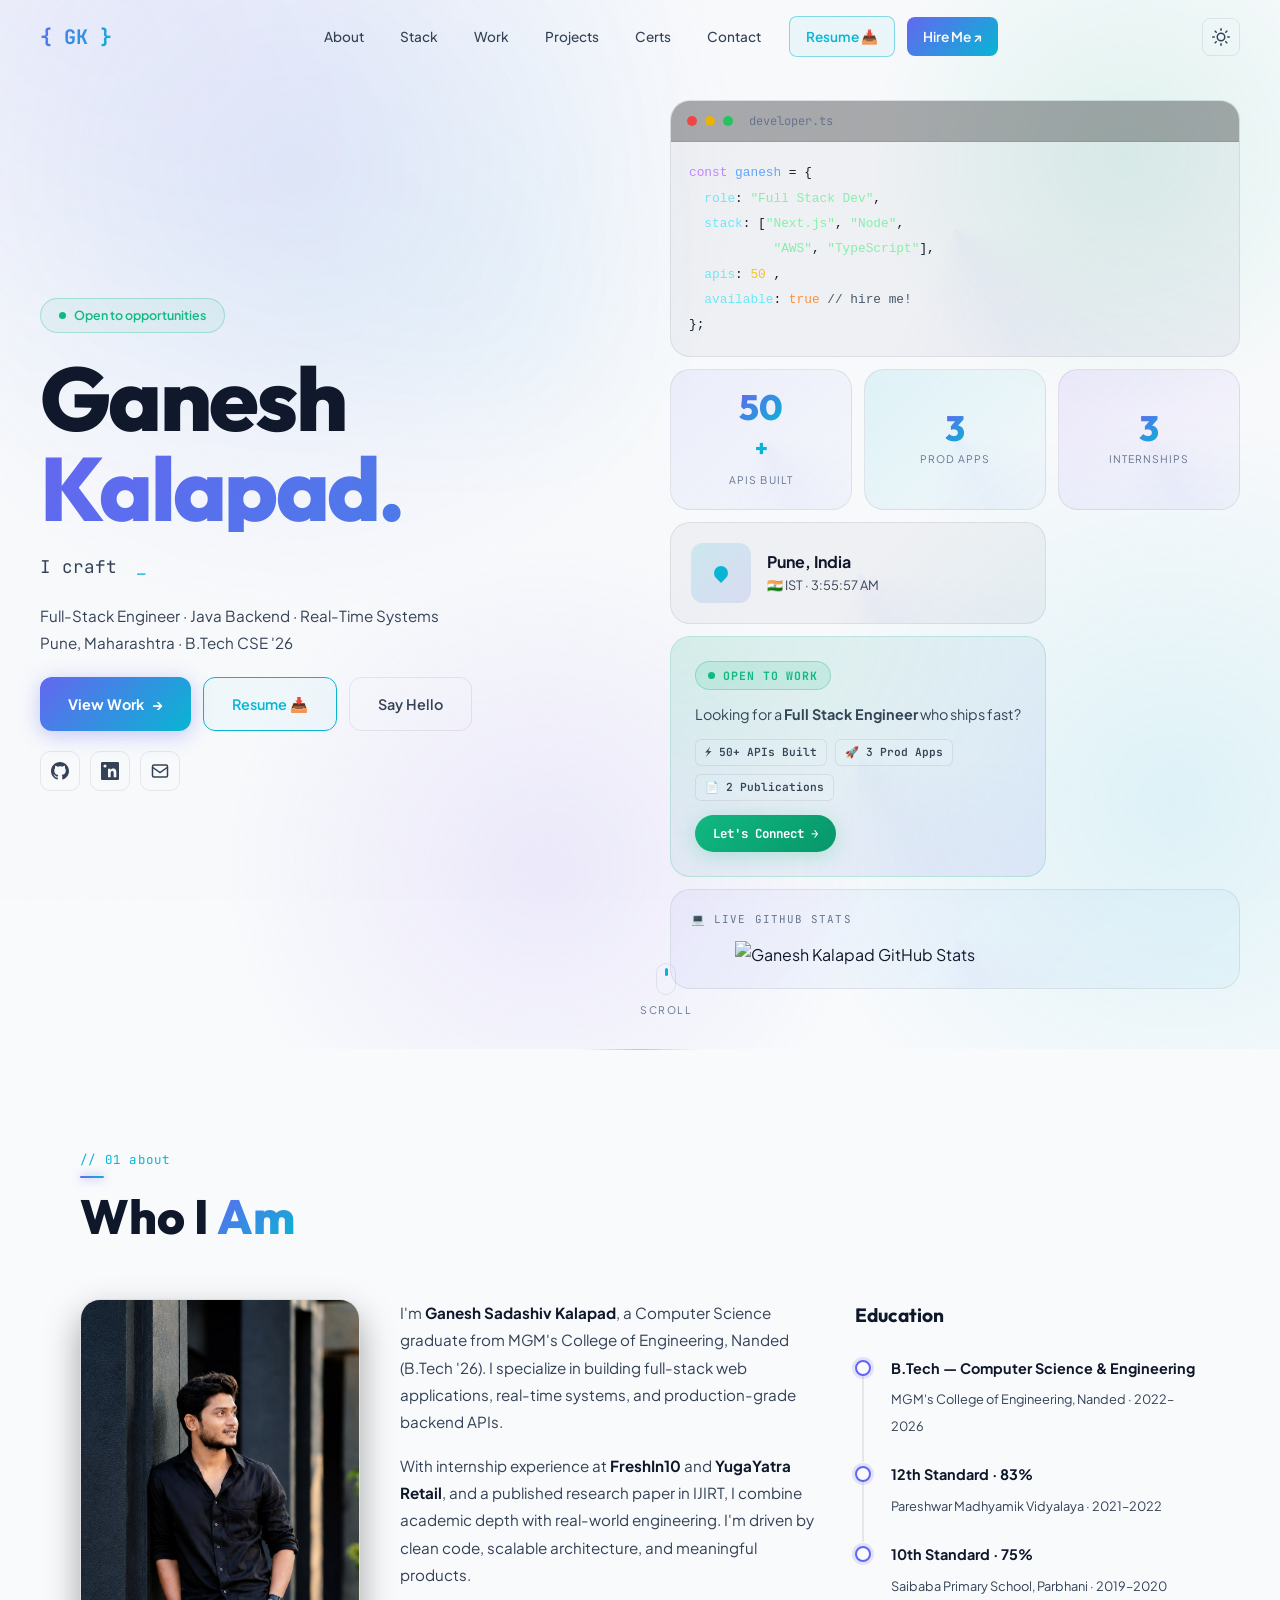
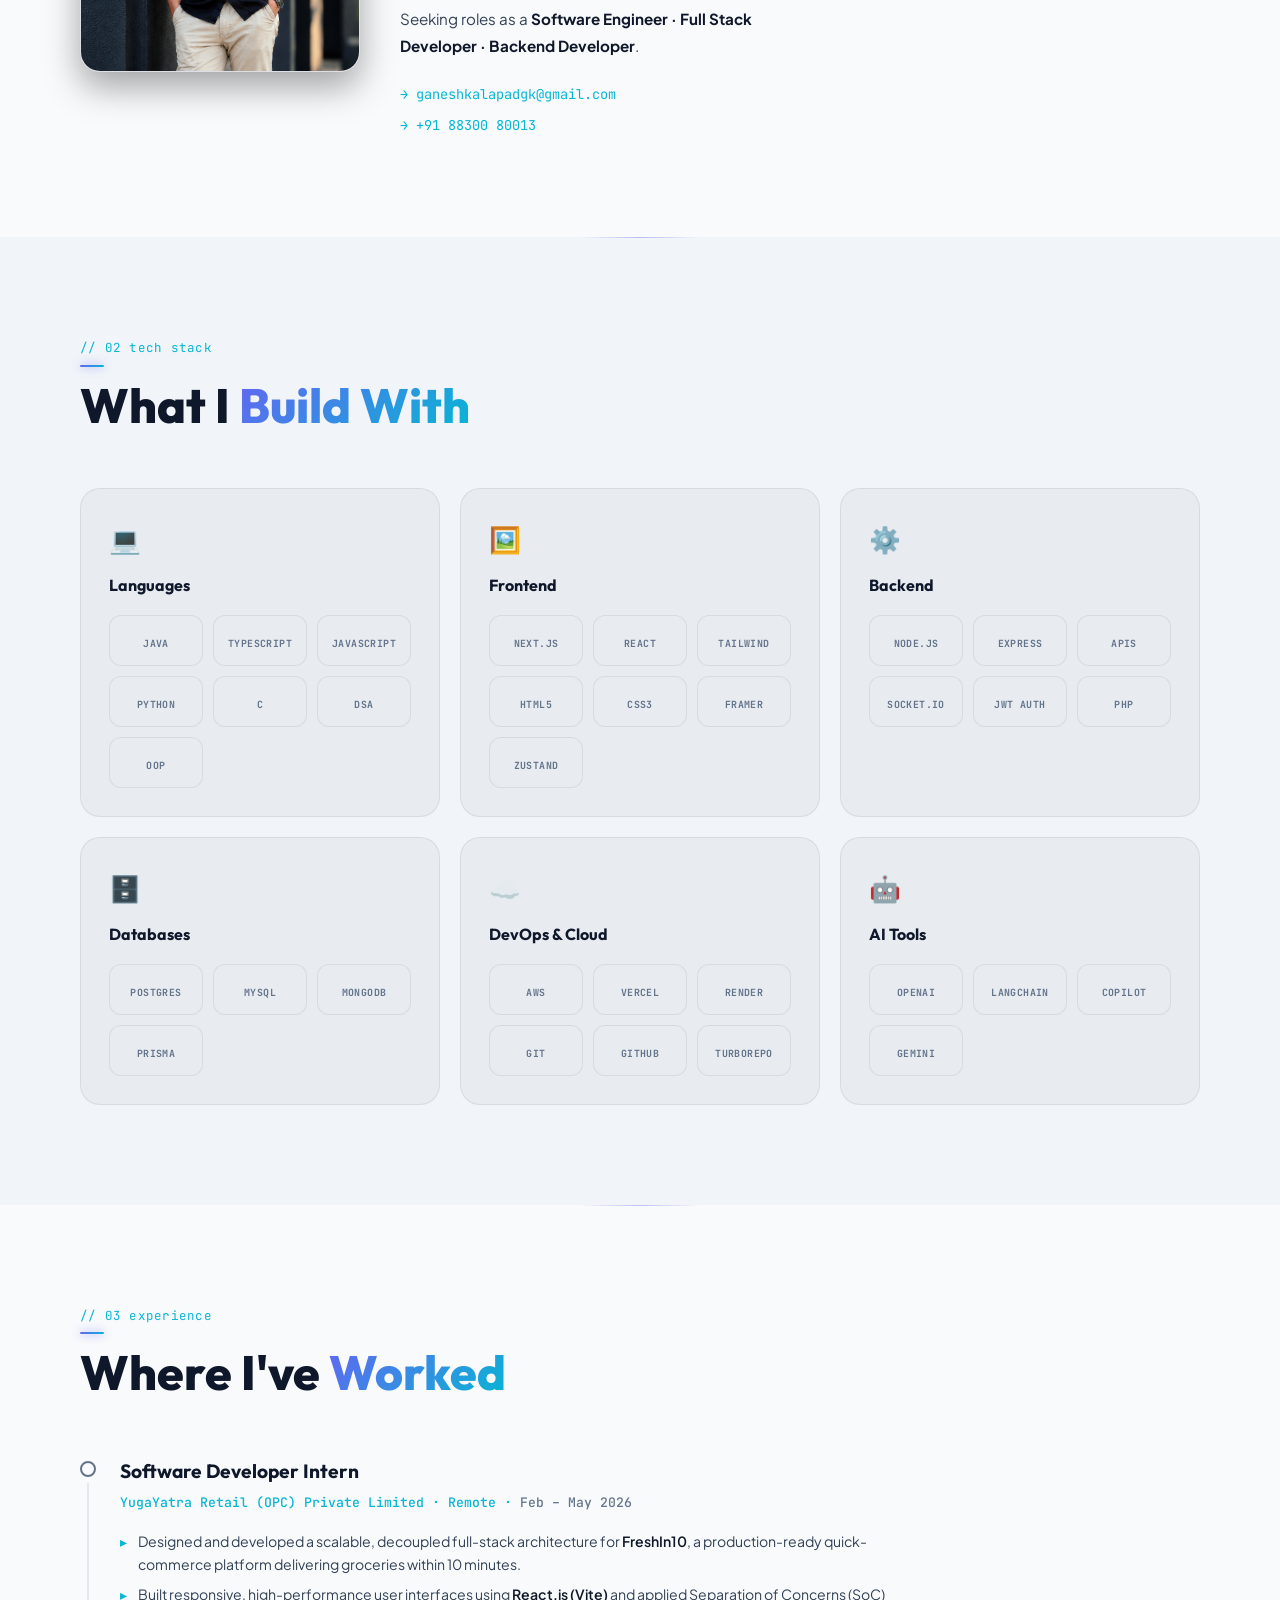
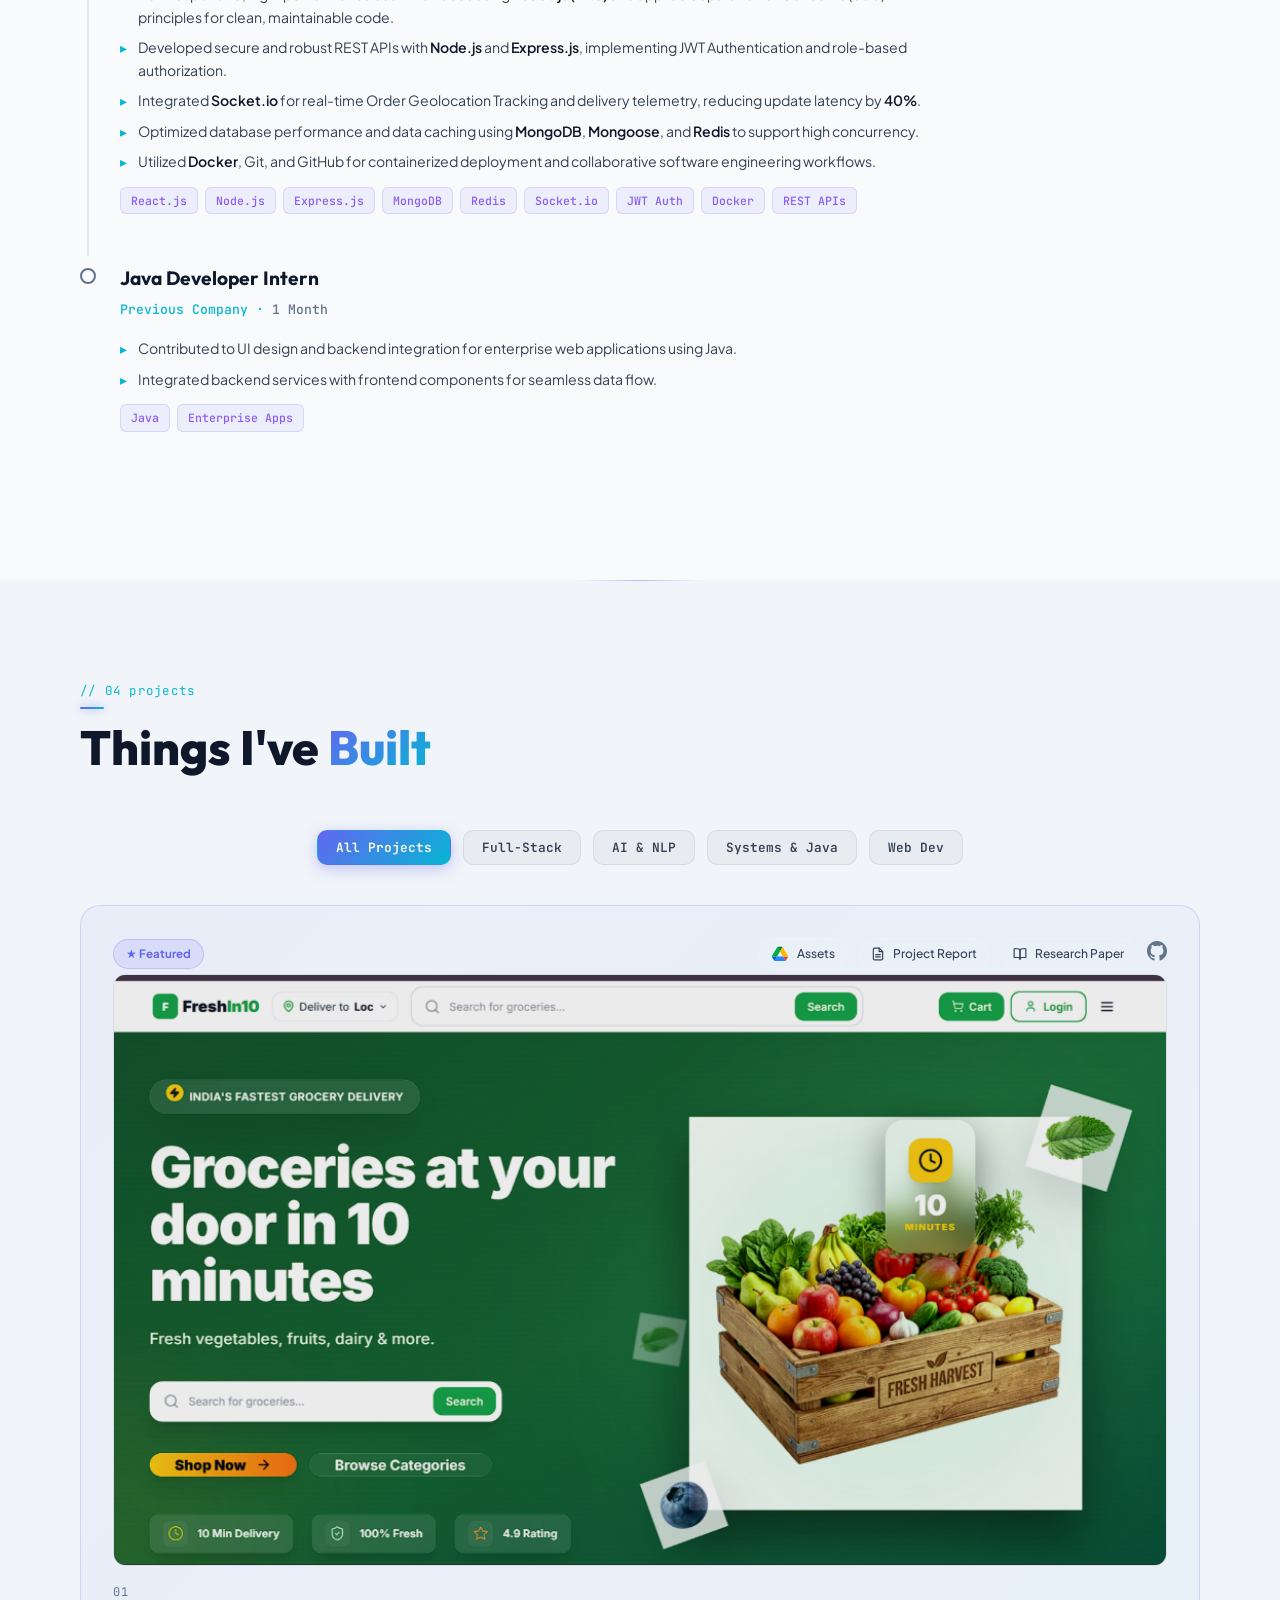
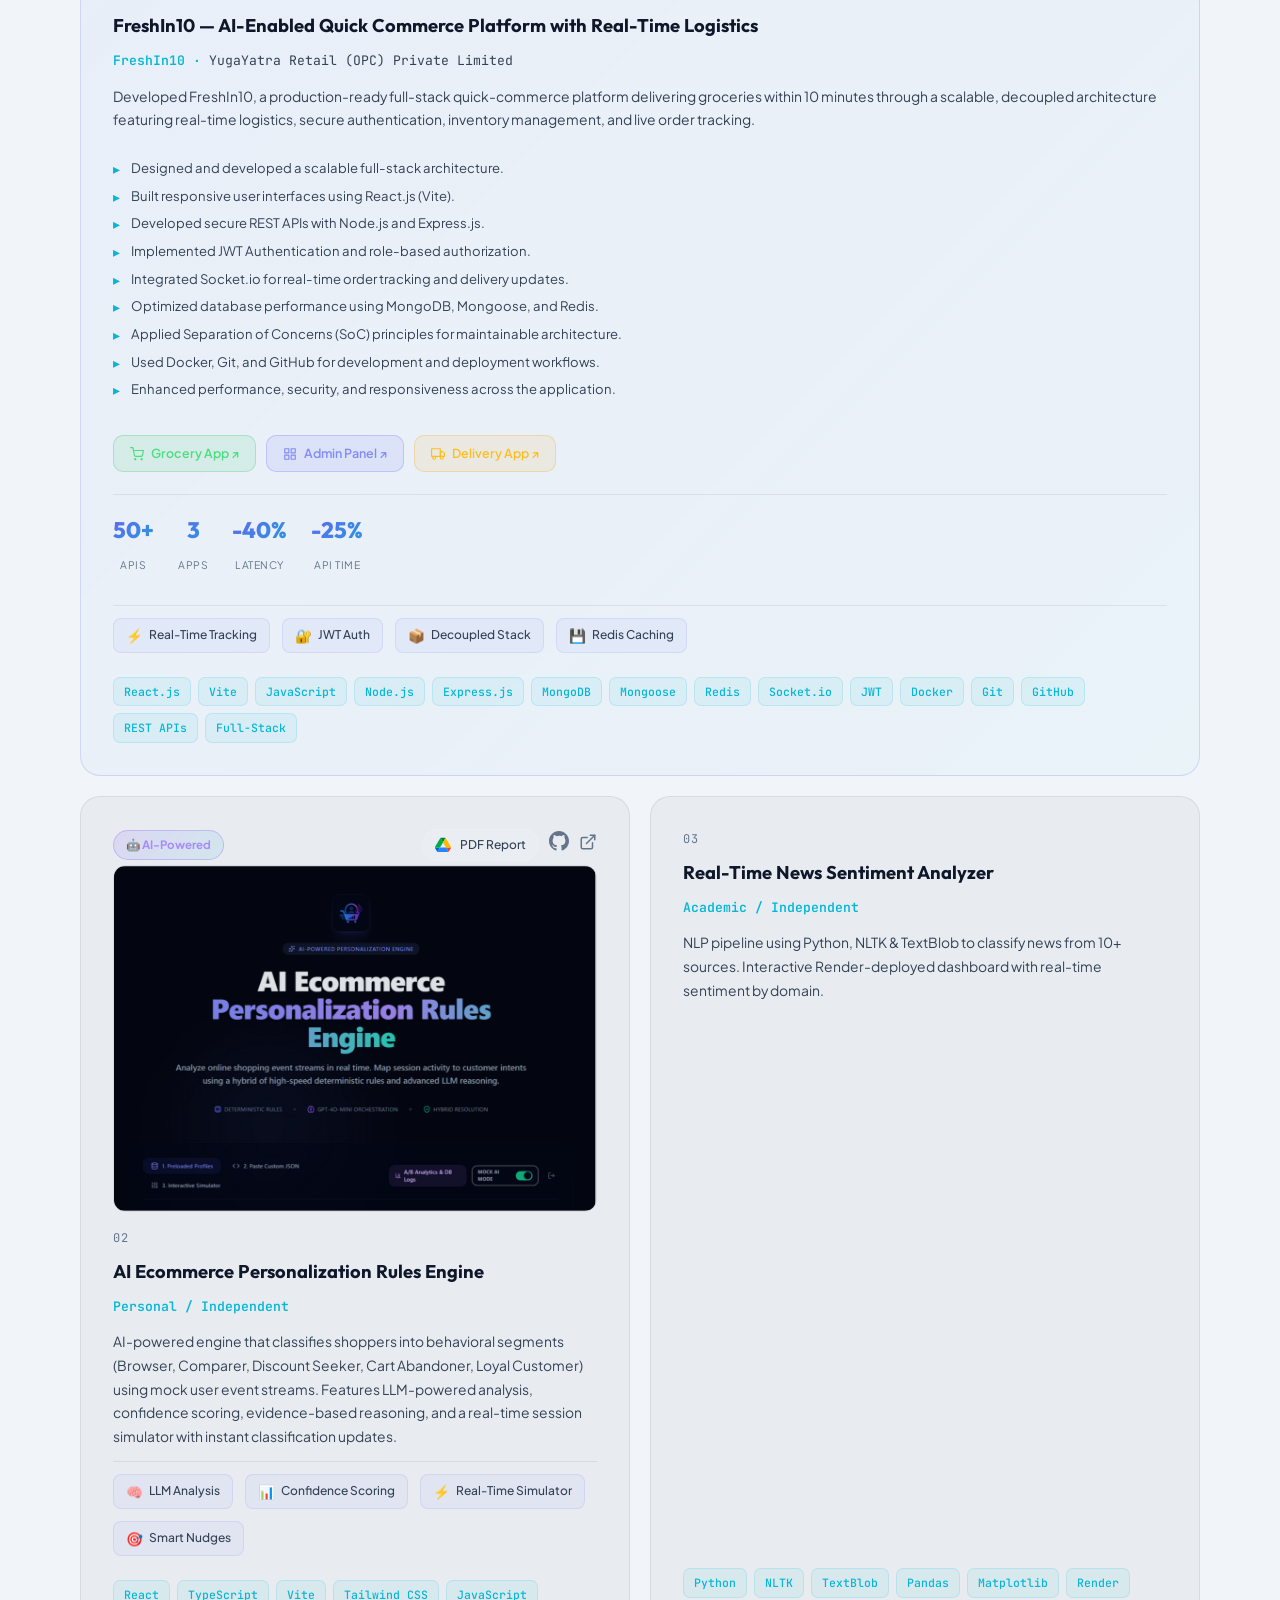
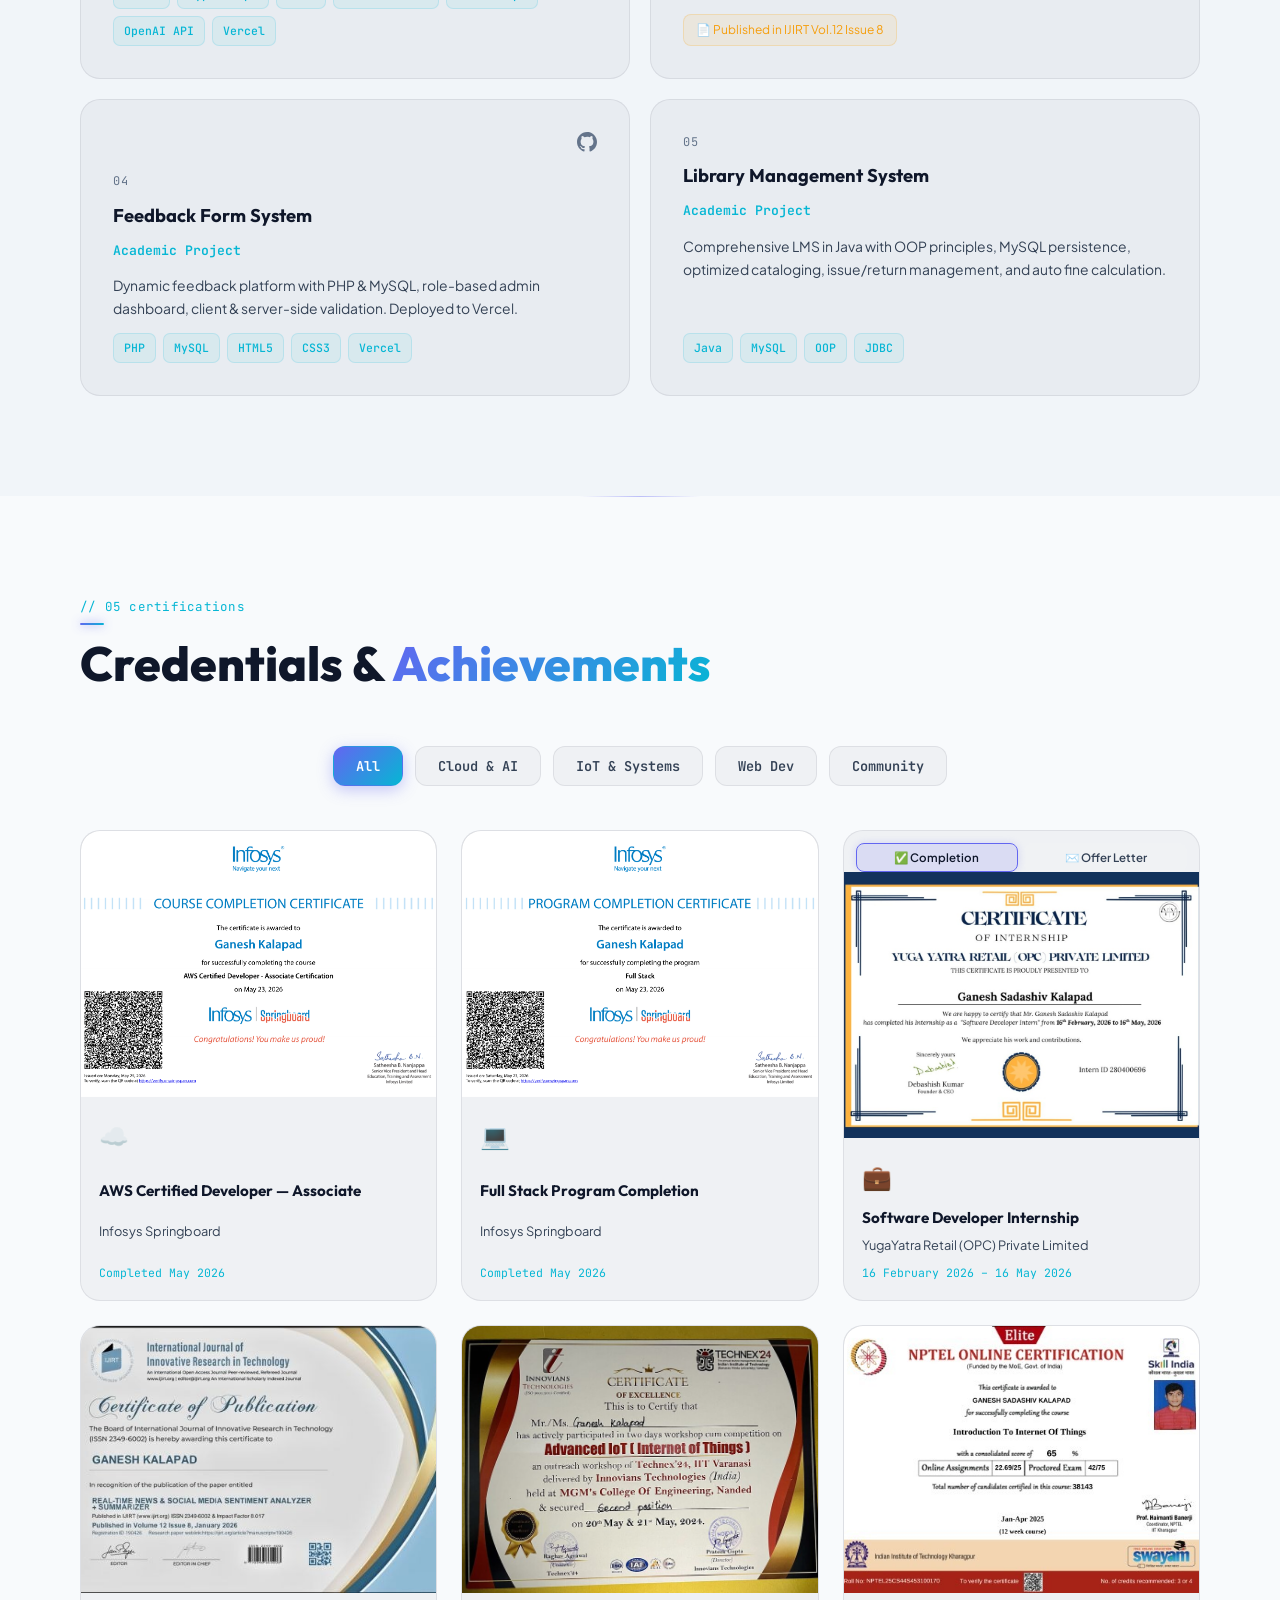
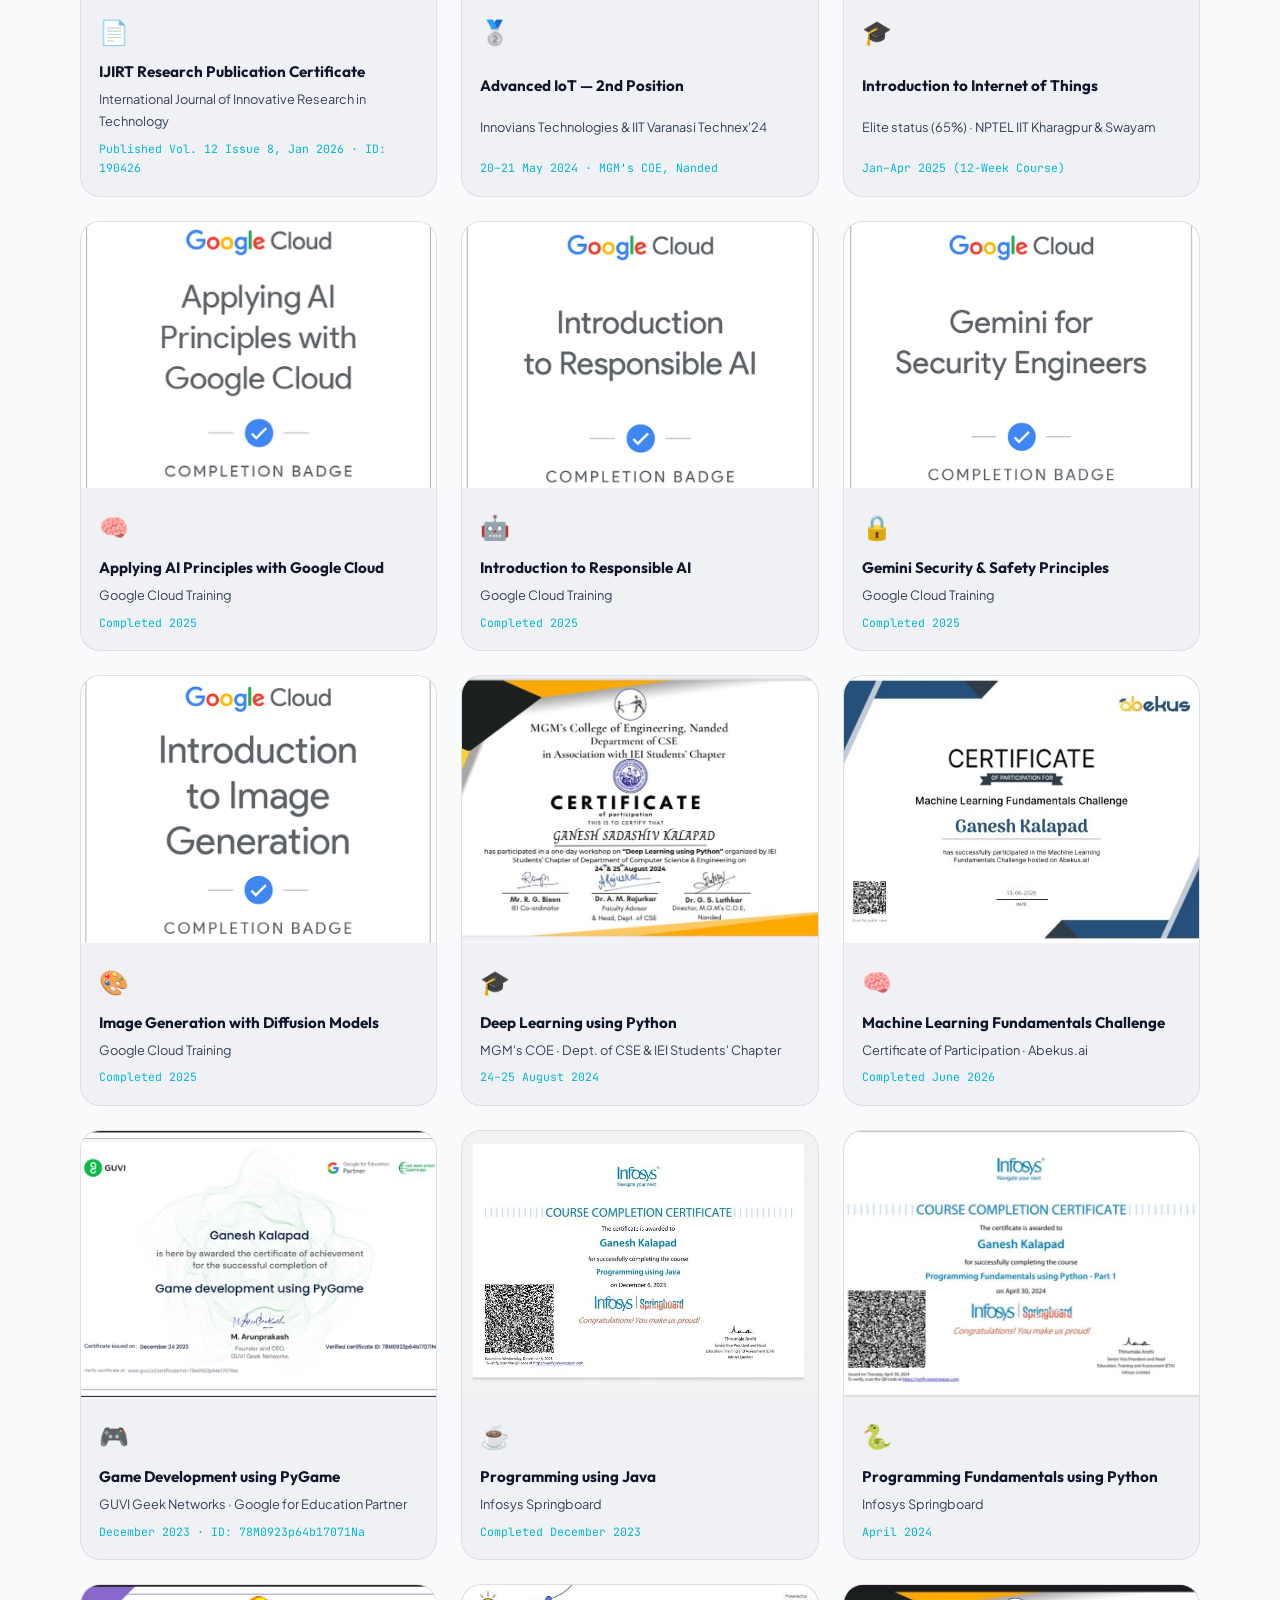
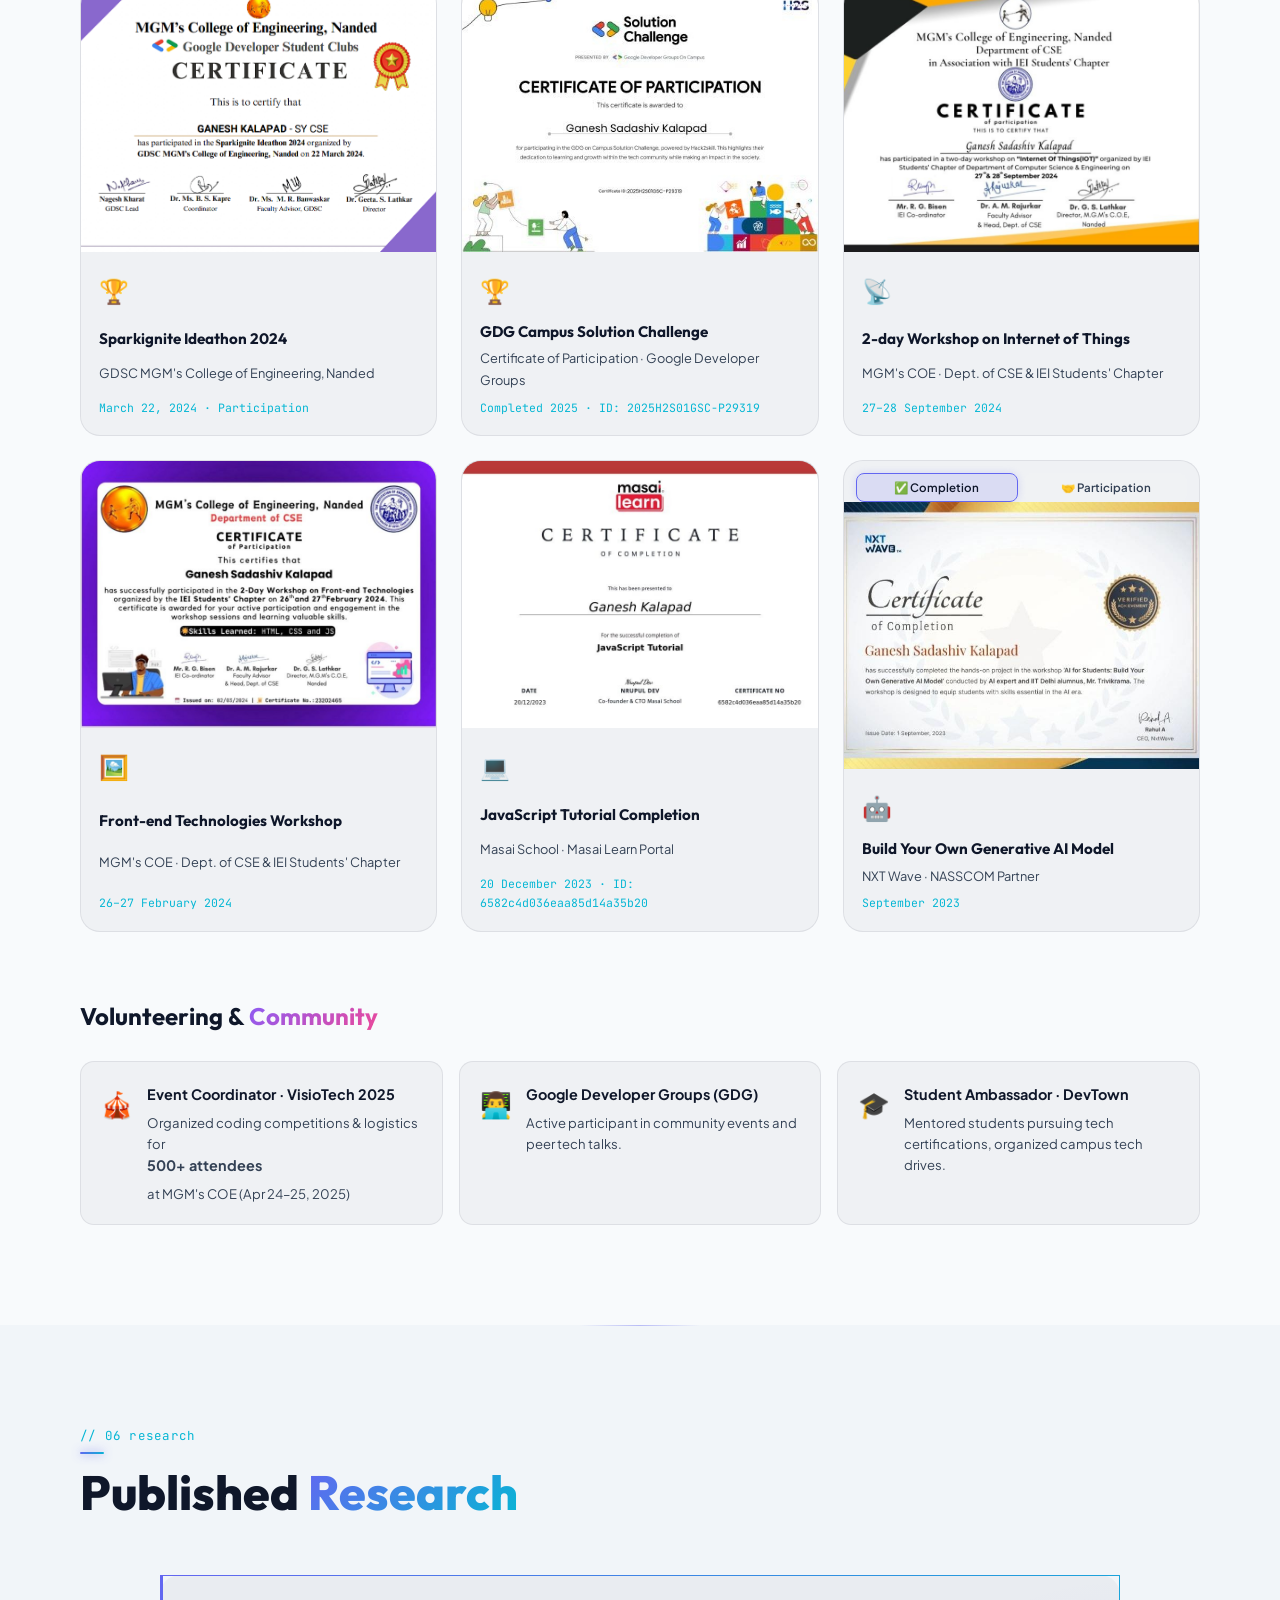
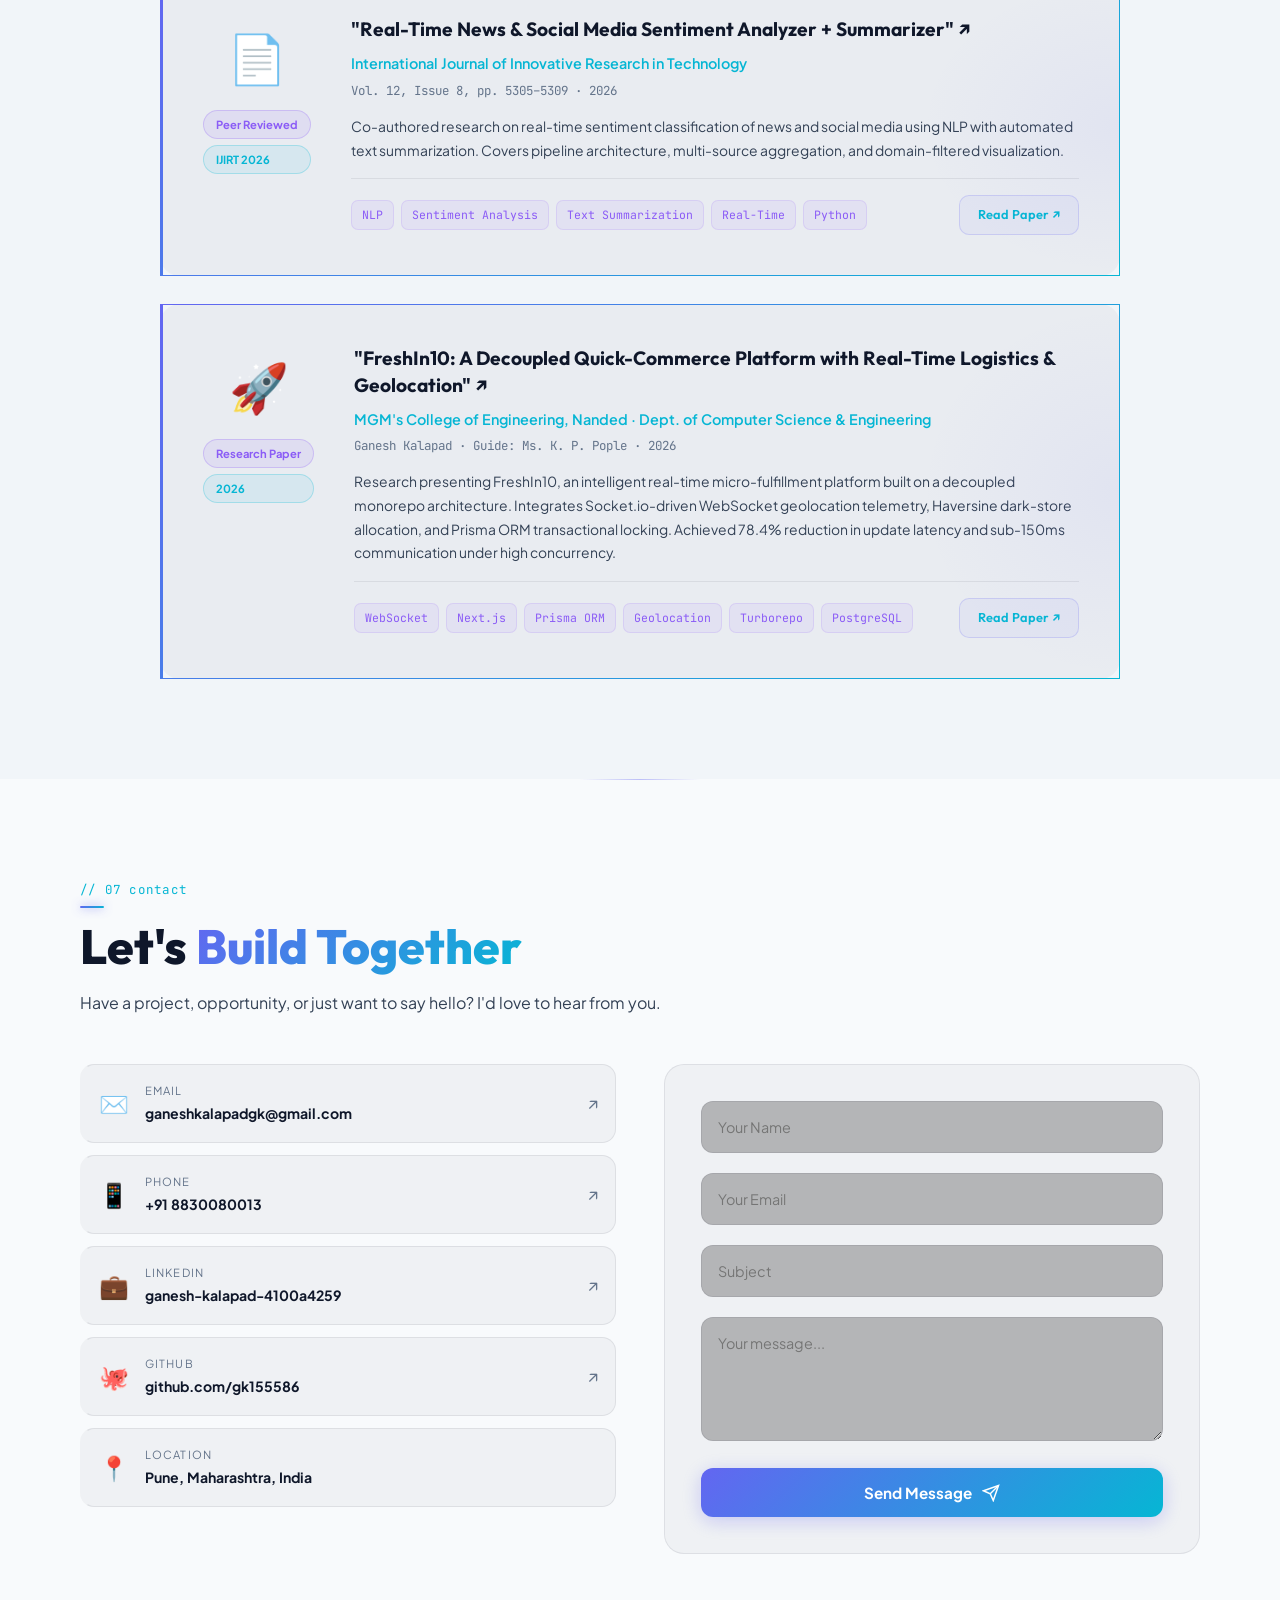
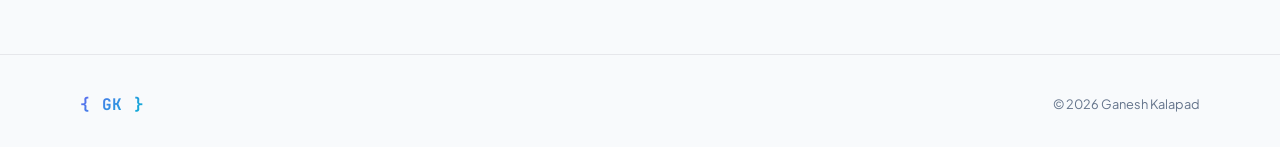
==== commit 0b3945d8: "feat: upgrade skills stack with colored logo boxes, integrate personal photo, add custom 404 page, a" ====
--- a/index.html
+++ b/index.html
@@ -249,6 +249,13 @@
       <h2 class="sec-title">Who I <em>Am</em></h2>
 
       <div class="about-layout">
+        <!-- Profile Image -->
+        <div class="about-img reveal">
+          <div class="about-img-container">
+            <img src="ganesh_photo.jpg" alt="Ganesh Kalapad" loading="lazy">
+          </div>
+        </div>
+
         <div class="about-text reveal">
           <p>I'm <strong>Ganesh Sadashiv Kalapad</strong>, a Computer Science graduate from MGM's College of Engineering, Nanded (B.Tech '26). I specialize in building full-stack web applications, real-time systems, and production-grade backend APIs.</p>
           <p>With internship experience at <strong>FreshIn10</strong> and <strong>YugaYatra Retail</strong>, and a published research paper in IJIRT, I combine academic depth with real-world engineering. I'm driven by clean code, scalable architecture, and meaningful products.</p>
@@ -302,70 +309,70 @@
           <div class="stack-icon">💻</div>
           <h3>Languages</h3>
           <div class="tags">
-            <span class="tag tag--a"><i class="devicon-java-plain colored"></i> Java</span>
-            <span class="tag tag--a"><i class="devicon-typescript-plain colored"></i> TypeScript</span>
-            <span class="tag tag--a"><i class="devicon-javascript-plain colored"></i> JavaScript</span>
-            <span class="tag tag--b"><i class="devicon-python-plain colored"></i> Python</span>
-            <span class="tag tag--b"><i class="devicon-c-plain colored"></i> C</span>
-            <span class="tag tag--a"><i class="devicon-matchbox-plain colored"></i> DSA</span>
-            <span class="tag tag--a"><i class="devicon-unifiedtemplate-plain colored"></i> OOP</span>
+            <span class="tag tag--a"><i class="devicon-java-plain colored"></i><span>Java</span></span>
+            <span class="tag tag--a"><i class="devicon-typescript-plain colored"></i><span>TypeScript</span></span>
+            <span class="tag tag--a"><i class="devicon-javascript-plain colored"></i><span>JavaScript</span></span>
+            <span class="tag tag--b"><i class="devicon-python-plain colored"></i><span>Python</span></span>
+            <span class="tag tag--b"><i class="devicon-c-plain colored"></i><span>C</span></span>
+            <span class="tag tag--a"><i class="devicon-devicon-plain colored"></i><span>DSA</span></span>
+            <span class="tag tag--a"><i class="devicon-devicon-plain colored"></i><span>OOP</span></span>
           </div>
         </div>
         <div class="stack-card reveal" data-delay="1">
           <div class="stack-icon">🖼️</div>
           <h3>Frontend</h3>
           <div class="tags">
-            <span class="tag tag--a"><i class="devicon-nextjs-plain"></i> Next.js</span>
-            <span class="tag tag--a"><i class="devicon-react-original colored"></i> React.js</span>
-            <span class="tag tag--a"><i class="devicon-tailwindcss-original colored"></i> Tailwind CSS</span>
-            <span class="tag tag--a"><i class="devicon-html5-plain colored"></i> HTML5</span>
-            <span class="tag tag--a"><i class="devicon-css3-plain colored"></i> CSS3</span>
-            <span class="tag tag--b"><i class="devicon-framer-original"></i> Framer Motion</span>
-            <span class="tag tag--b"><i class="devicon-redux-original colored"></i> Zustand</span>
+            <span class="tag tag--a"><i class="devicon-nextjs-plain"></i><span>Next.js</span></span>
+            <span class="tag tag--a"><i class="devicon-react-original colored"></i><span>React</span></span>
+            <span class="tag tag--a"><i class="devicon-tailwindcss-original colored"></i><span>Tailwind</span></span>
+            <span class="tag tag--a"><i class="devicon-html5-plain colored"></i><span>HTML5</span></span>
+            <span class="tag tag--a"><i class="devicon-css3-plain colored"></i><span>CSS3</span></span>
+            <span class="tag tag--b"><i class="devicon-framer-original colored"></i><span>Framer</span></span>
+            <span class="tag tag--b"><i class="devicon-redux-original colored"></i><span>Zustand</span></span>
           </div>
         </div>
         <div class="stack-card reveal" data-delay="2">
           <div class="stack-icon">⚙️</div>
           <h3>Backend</h3>
           <div class="tags">
-            <span class="tag tag--a"><i class="devicon-nodejs-plain colored"></i> Node.js</span>
-            <span class="tag tag--a"><i class="devicon-express-original"></i> Express.js</span>
-            <span class="tag tag--a"><i class="devicon-openapi-plain colored"></i> REST APIs</span>
-            <span class="tag tag--a"><i class="devicon-socketio-original"></i> Socket.io</span>
-            <span class="tag tag--a"><i class="devicon-oauth-plain colored"></i> JWT Auth</span>
-            <span class="tag tag--b"><i class="devicon-php-plain colored"></i> PHP</span>
+            <span class="tag tag--a"><i class="devicon-nodejs-plain colored"></i><span>Node.js</span></span>
+            <span class="tag tag--a"><i class="devicon-express-original"></i><span>Express</span></span>
+            <span class="tag tag--a"><i class="devicon-fastapi-plain colored"></i><span>APIs</span></span>
+            <span class="tag tag--a"><i class="devicon-socketio-original"></i><span>Socket.io</span></span>
+            <span class="tag tag--a"><i class="devicon-oauth-plain colored"></i><span>JWT Auth</span></span>
+            <span class="tag tag--b"><i class="devicon-php-plain colored"></i><span>PHP</span></span>
           </div>
         </div>
         <div class="stack-card reveal" data-delay="3">
           <div class="stack-icon">🗄️</div>
           <h3>Databases</h3>
           <div class="tags">
-            <span class="tag tag--a"><i class="devicon-postgresql-plain colored"></i> PostgreSQL</span>
-            <span class="tag tag--a"><i class="devicon-mysql-plain colored"></i> MySQL</span>
-            <span class="tag tag--a"><i class="devicon-mongodb-plain colored"></i> MongoDB</span>
-            <span class="tag tag--a"><i class="devicon-prisma-original"></i> Prisma ORM</span>
+            <span class="tag tag--a"><i class="devicon-postgresql-plain colored"></i><span>Postgres</span></span>
+            <span class="tag tag--a"><i class="devicon-mysql-plain colored"></i><span>MySQL</span></span>
+            <span class="tag tag--a"><i class="devicon-mongodb-plain colored"></i><span>MongoDB</span></span>
+            <span class="tag tag--a"><i class="devicon-prisma-original"></i><span>Prisma</span></span>
           </div>
         </div>
         <div class="stack-card reveal" data-delay="4">
           <div class="stack-icon">☁️</div>
           <h3>DevOps & Cloud</h3>
           <div class="tags">
-            <span class="tag tag--a"><i class="devicon-amazonwebservices-plain-wordmark colored"></i> AWS</span>
-            <span class="tag tag--a"><i class="devicon-vercel-original"></i> Vercel</span>
-            <span class="tag tag--a"><i class="devicon-render-plain colored"></i> Render</span>
-            <span class="tag tag--a"><i class="devicon-git-plain colored"></i> Git</span>
-            <span class="tag tag--a"><i class="devicon-github-original"></i> GitHub</span>
-            <span class="tag tag--b">Turborepo</span>
+            <span class="tag tag--a"><i class="devicon-amazonwebservices-plain-wordmark colored"></i><span>AWS</span></span>
+            <span class="tag tag--a"><i class="devicon-vercel-original"></i><span>Vercel</span></span>
+            <span class="tag tag--a"><i class="devicon-digitalocean-original colored"></i><span>Render</span></span>
+            <span class="tag tag--a"><i class="devicon-git-plain colored"></i><span>Git</span></span>
+            <span class="tag tag--a"><i class="devicon-github-original"></i><span>GitHub</span></span>
+            <span class="tag tag--b"><i class="devicon-webpack-plain colored"></i><span>Turborepo</span></span>
           </div>
         </div>
         <div class="stack-card reveal" data-delay="5">
           <div class="stack-icon">🤖</div>
           <h3>AI Tools</h3>
           <div class="tags">
-            <span class="tag tag--b"><i class="devicon-openai-plain"></i> OpenAI API</span>
-            <span class="tag tag--b">LangChain</span>
-            <span class="tag tag--b"><i class="devicon-github-original"></i> Copilot</span>
-            <span class="tag tag--b">Gemini</span>
+            <span class="tag tag--b"><i class="devicon-tensorflow-line colored"></i><span>OpenAI</span></span>
+            <span class="tag tag--b"><i class="devicon-python-plain colored"></i><span>LangChain</span></span>
+            <span class="tag tag--b"><i class="devicon-github-original"></i><span>Copilot</span></span>
+            <span class="tag tag--b"><i class="devicon-google-plain colored"></i><span>Gemini</span></span>
           </div>
         </div>
       </div>
--- a/style.css
+++ b/style.css
@@ -510,12 +510,33 @@
 
 @keyframes fadeUp { from{opacity:0;transform:translateY(20px)} to{opacity:1;transform:none} }
 
-/* ════════════════════════════════════════════
-   ABOUT
-   ════════════════════════════════════════════ */
 .about-layout {
-  display:grid; grid-template-columns:1fr 1fr;
-  gap:60px; align-items:start;
+  display:grid; grid-template-columns:280px 1.2fr 1fr;
+  gap:40px; align-items:start;
+}
+.about-img-container {
+  position: relative;
+  border-radius: var(--r2);
+  border: 1px solid var(--border);
+  overflow: hidden;
+  aspect-ratio: 3 / 4;
+  background: var(--surface);
+  box-shadow: 0 15px 35px rgba(0,0,0,0.35);
+  transition: all 0.3s var(--ease);
+}
+.about-img-container img {
+  width: 100%;
+  height: 100%;
+  object-fit: cover;
+  display: block;
+  transition: transform 0.5s var(--ease);
+}
+.about-img-container:hover img {
+  transform: scale(1.05);
+}
+.about-img-container:hover {
+  border-color: var(--cyan);
+  box-shadow: 0 15px 40px rgba(6, 182, 212, 0.18);
 }
 .about-text { display:flex; flex-direction:column; gap:16px; }
 .about-text p { color:var(--text2); font-size:.95rem; line-height:1.8; }
@@ -576,6 +597,57 @@
   color:var(--violet);
 }
 .tag--b:hover { background:rgba(139,92,246,.15); transform:translateY(-2px); }
+
+/* Koyeliya-style Developer Ecosystem Card Grid Overrides */
+.stack-card .tags {
+  display: grid;
+  grid-template-columns: repeat(auto-fill, minmax(76px, 1fr));
+  gap: 10px;
+  margin-top: 14px;
+}
+.stack-card .tag {
+  display: flex !important;
+  flex-direction: column !important;
+  align-items: center !important;
+  justify-content: center !important;
+  gap: 6px !important;
+  padding: 12px 6px !important;
+  background: rgba(255, 255, 255, 0.02) !important;
+  border: 1px solid var(--border) !important;
+  border-radius: 12px !important;
+  transition: all 0.3s var(--ease) !important;
+  text-align: center !important;
+  cursor: default !important;
+  width: auto !important;
+  height: auto !important;
+  color: var(--text2) !important;
+}
+.stack-card .tag:hover {
+  border-color: var(--cyan) !important;
+  background: rgba(99, 102, 241, 0.06) !important;
+  transform: translateY(-2px) !important;
+  box-shadow: 0 6px 15px rgba(6, 182, 212, 0.15) !important;
+}
+.stack-card .tag i {
+  font-size: 1.8rem !important;
+  transition: transform 0.3s var(--spring) !important;
+  margin-bottom: 2px;
+}
+.stack-card .tag:hover i {
+  transform: scale(1.1) rotate(-3deg) !important;
+}
+.stack-card .tag span {
+  display: block;
+  font-size: 0.62rem !important;
+  font-family: var(--font-m);
+  font-weight: 700;
+  color: var(--text3);
+  text-transform: uppercase;
+  letter-spacing: 0.04em;
+}
+.stack-card .tag:hover span {
+  color: var(--text);
+}
 
 /* ════════════════════════════════════════════
    EXPERIENCE
@@ -1191,7 +1263,8 @@
   .hero-left { align-items:center; }
   .hero-bio { max-width:100%; }
   .bento-grid { max-width:500px; margin:0 auto; }
-  .about-layout { grid-template-columns:1fr; }
+  .about-layout { grid-template-columns:1fr; gap:40px; }
+  .about-img { grid-row:1; grid-column:1/-1; max-width:260px; margin:0 auto; }
   .stack-grid { grid-template-columns:repeat(2,1fr); }
   .proj-grid { grid-template-columns:1fr; }
   .proj-featured { grid-column:auto; }
@@ -1217,6 +1290,7 @@
   .name-line { font-size:2.8rem; }
   .container { padding:0 20px; }
   .section { padding:72px 0; }
+  .about-img { max-width:220px; }
   .stack-grid { grid-template-columns:1fr; }
   .vol-cards { grid-template-columns:1fr; }
   .cert-gallery { grid-template-columns:1fr; }
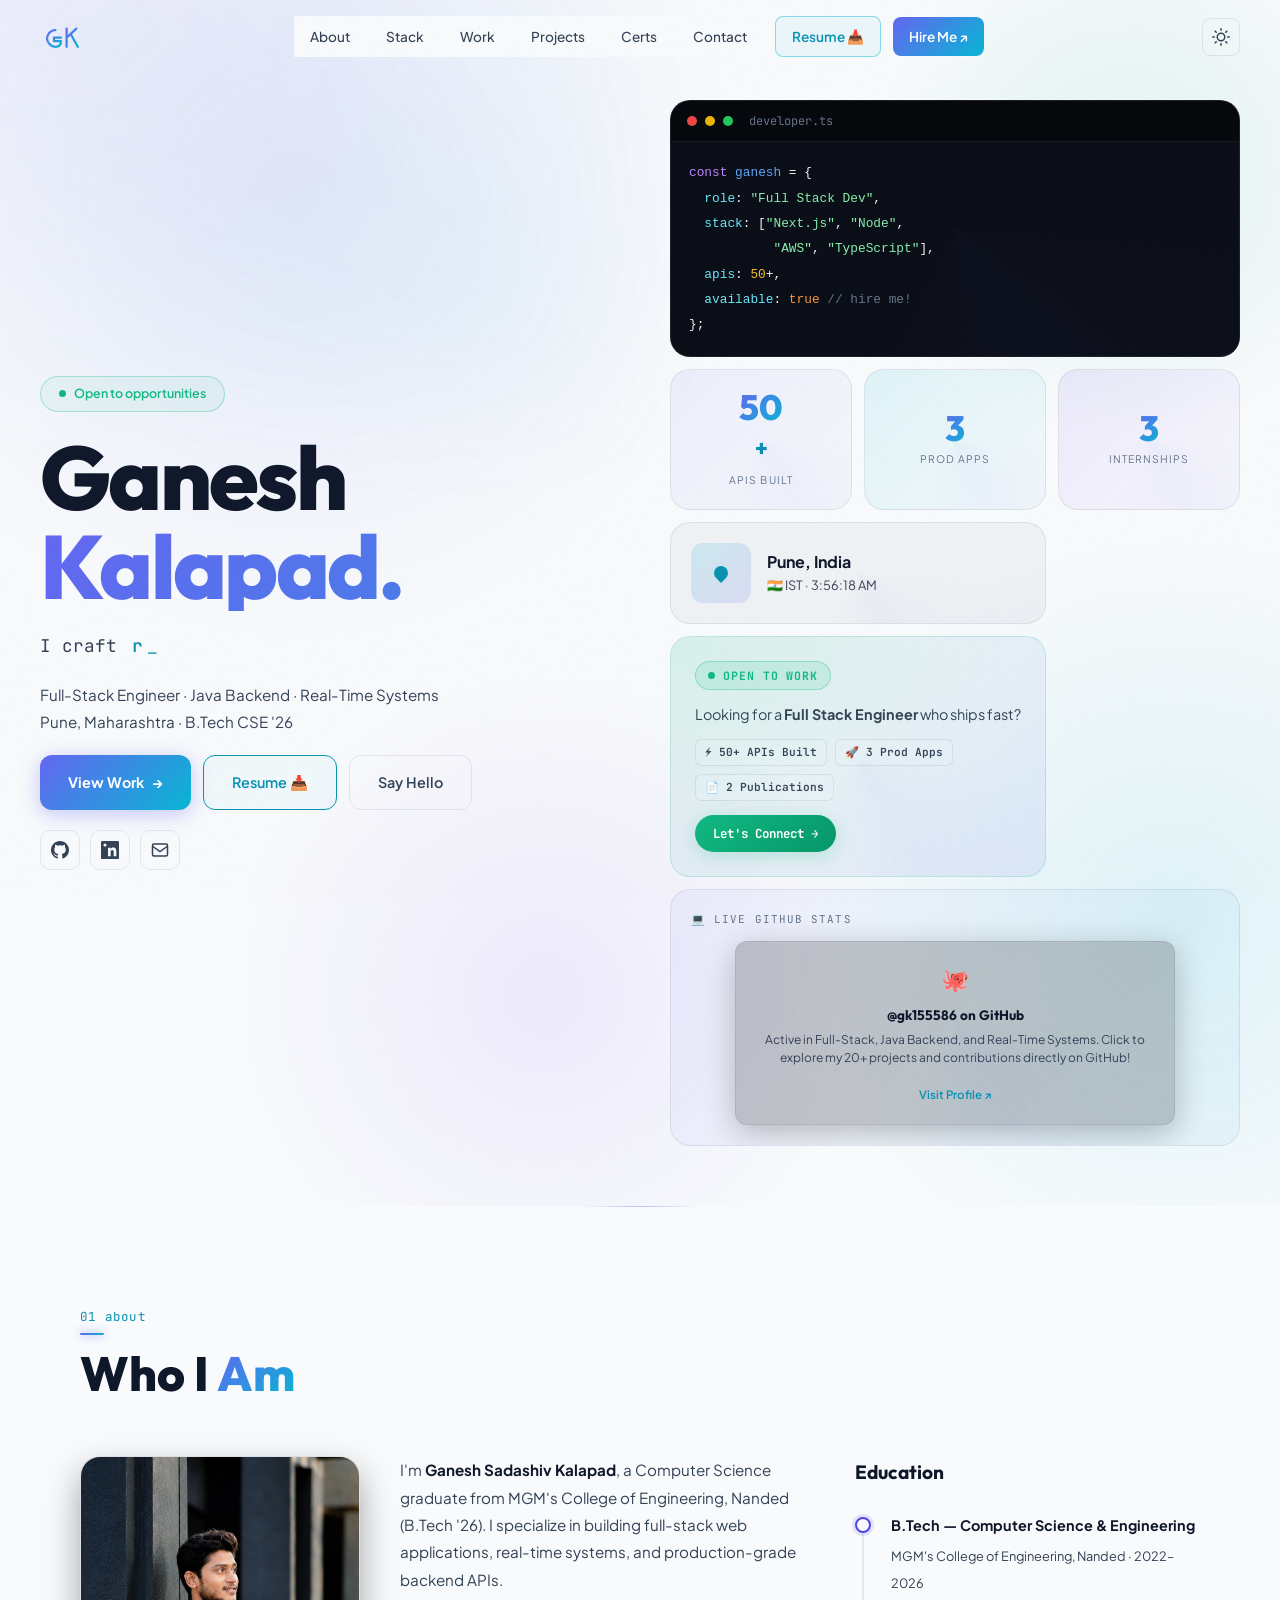
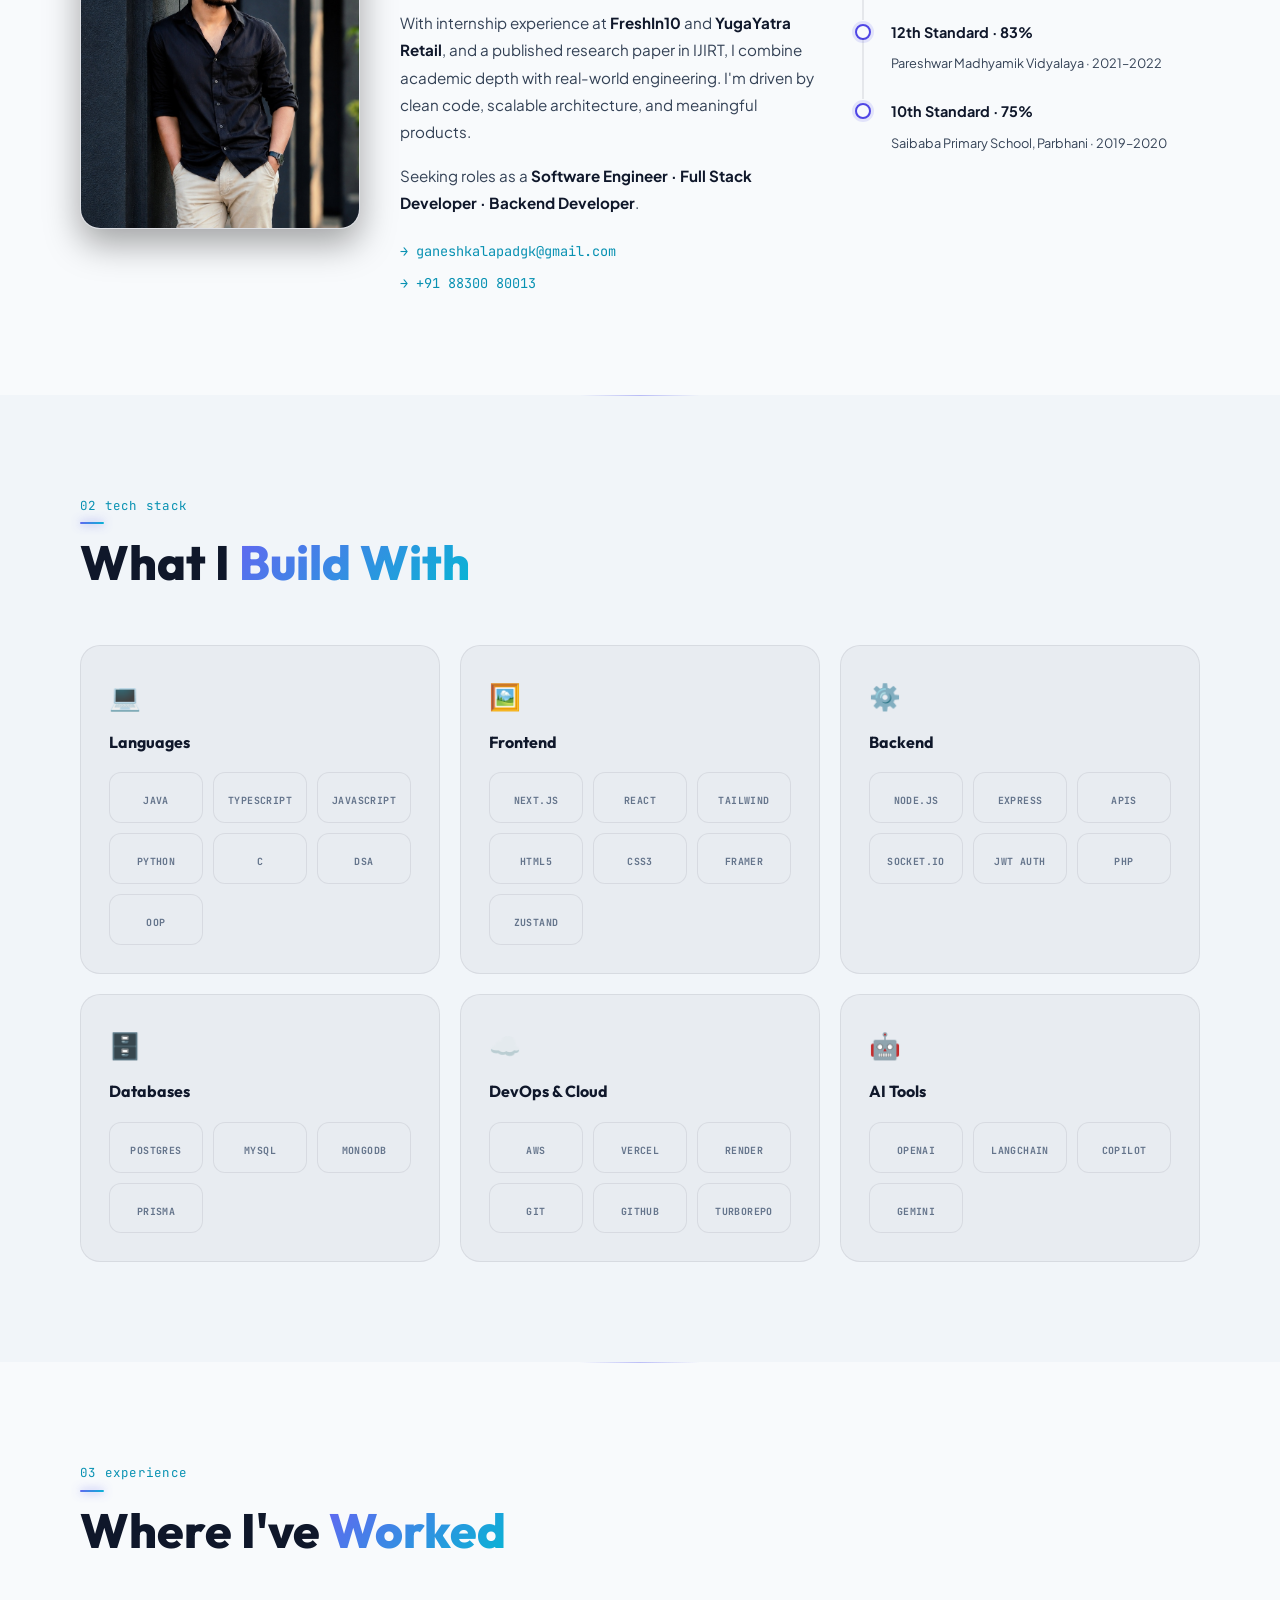
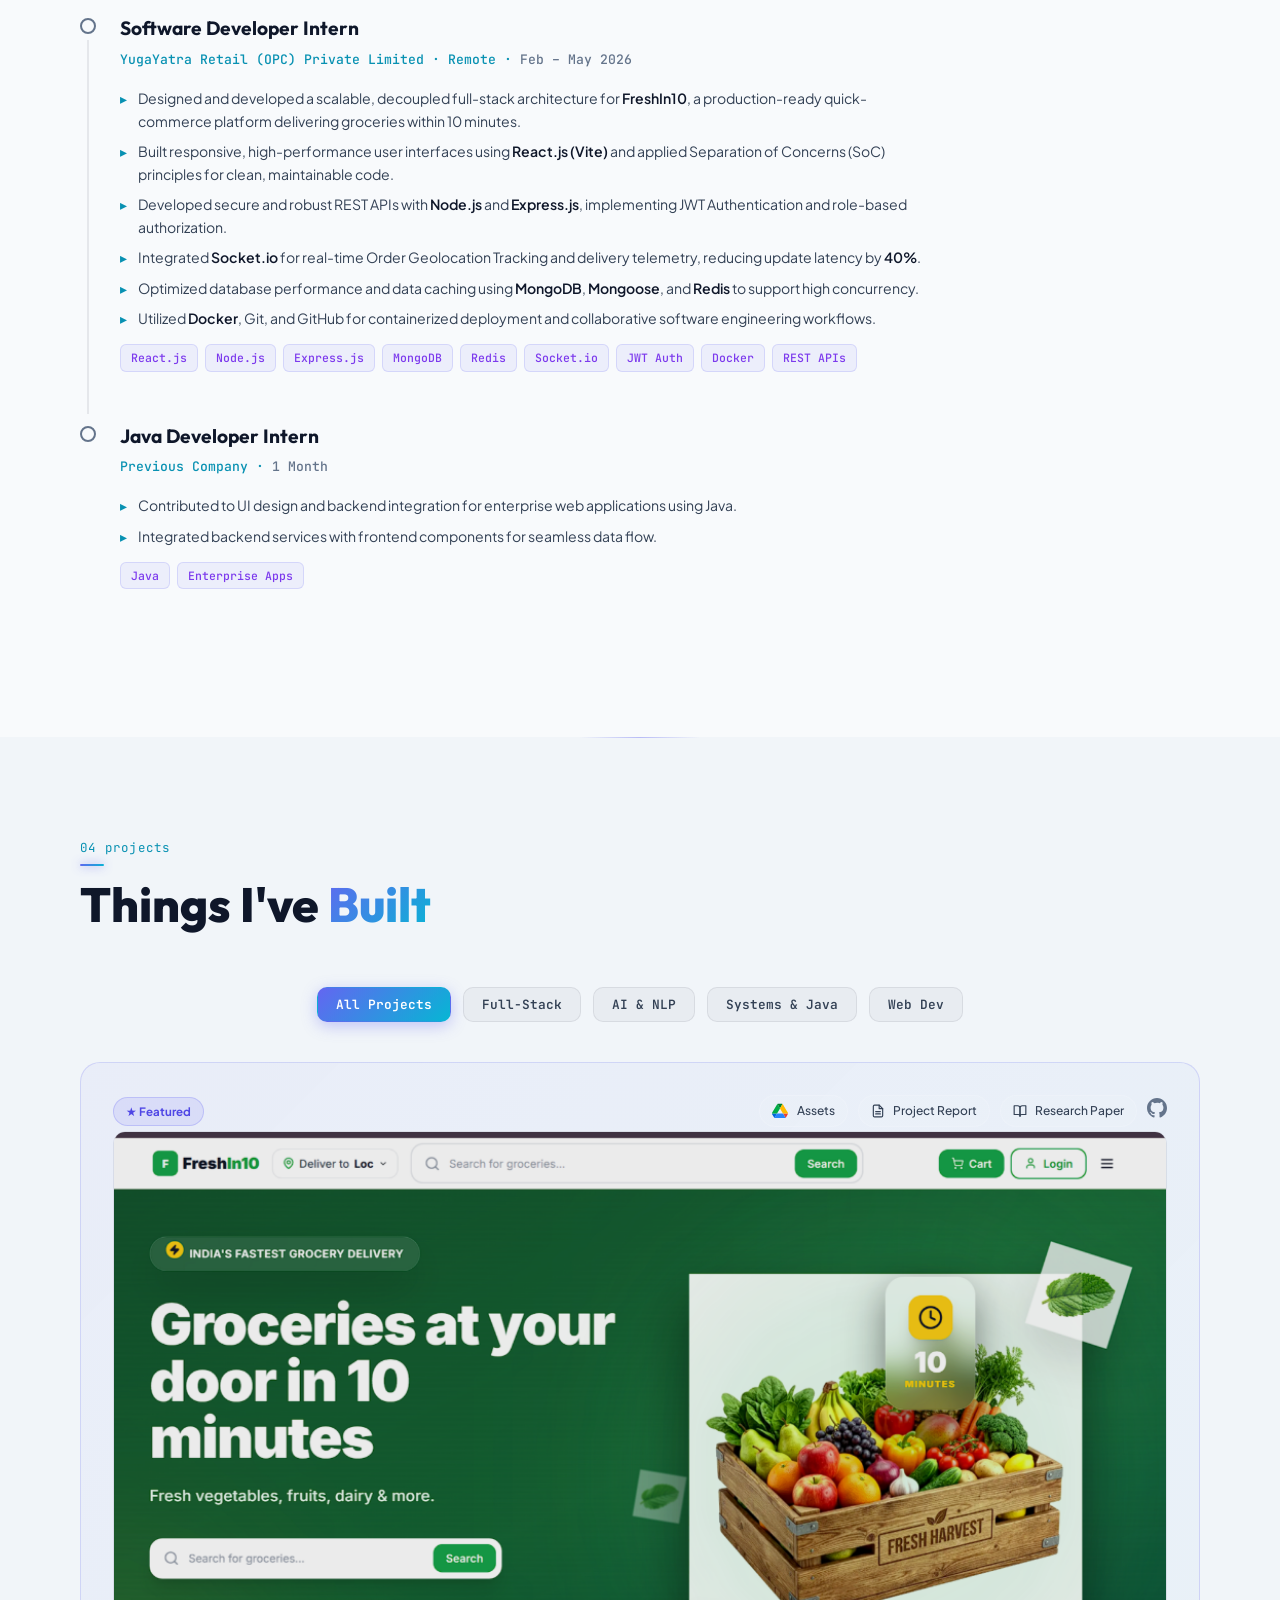
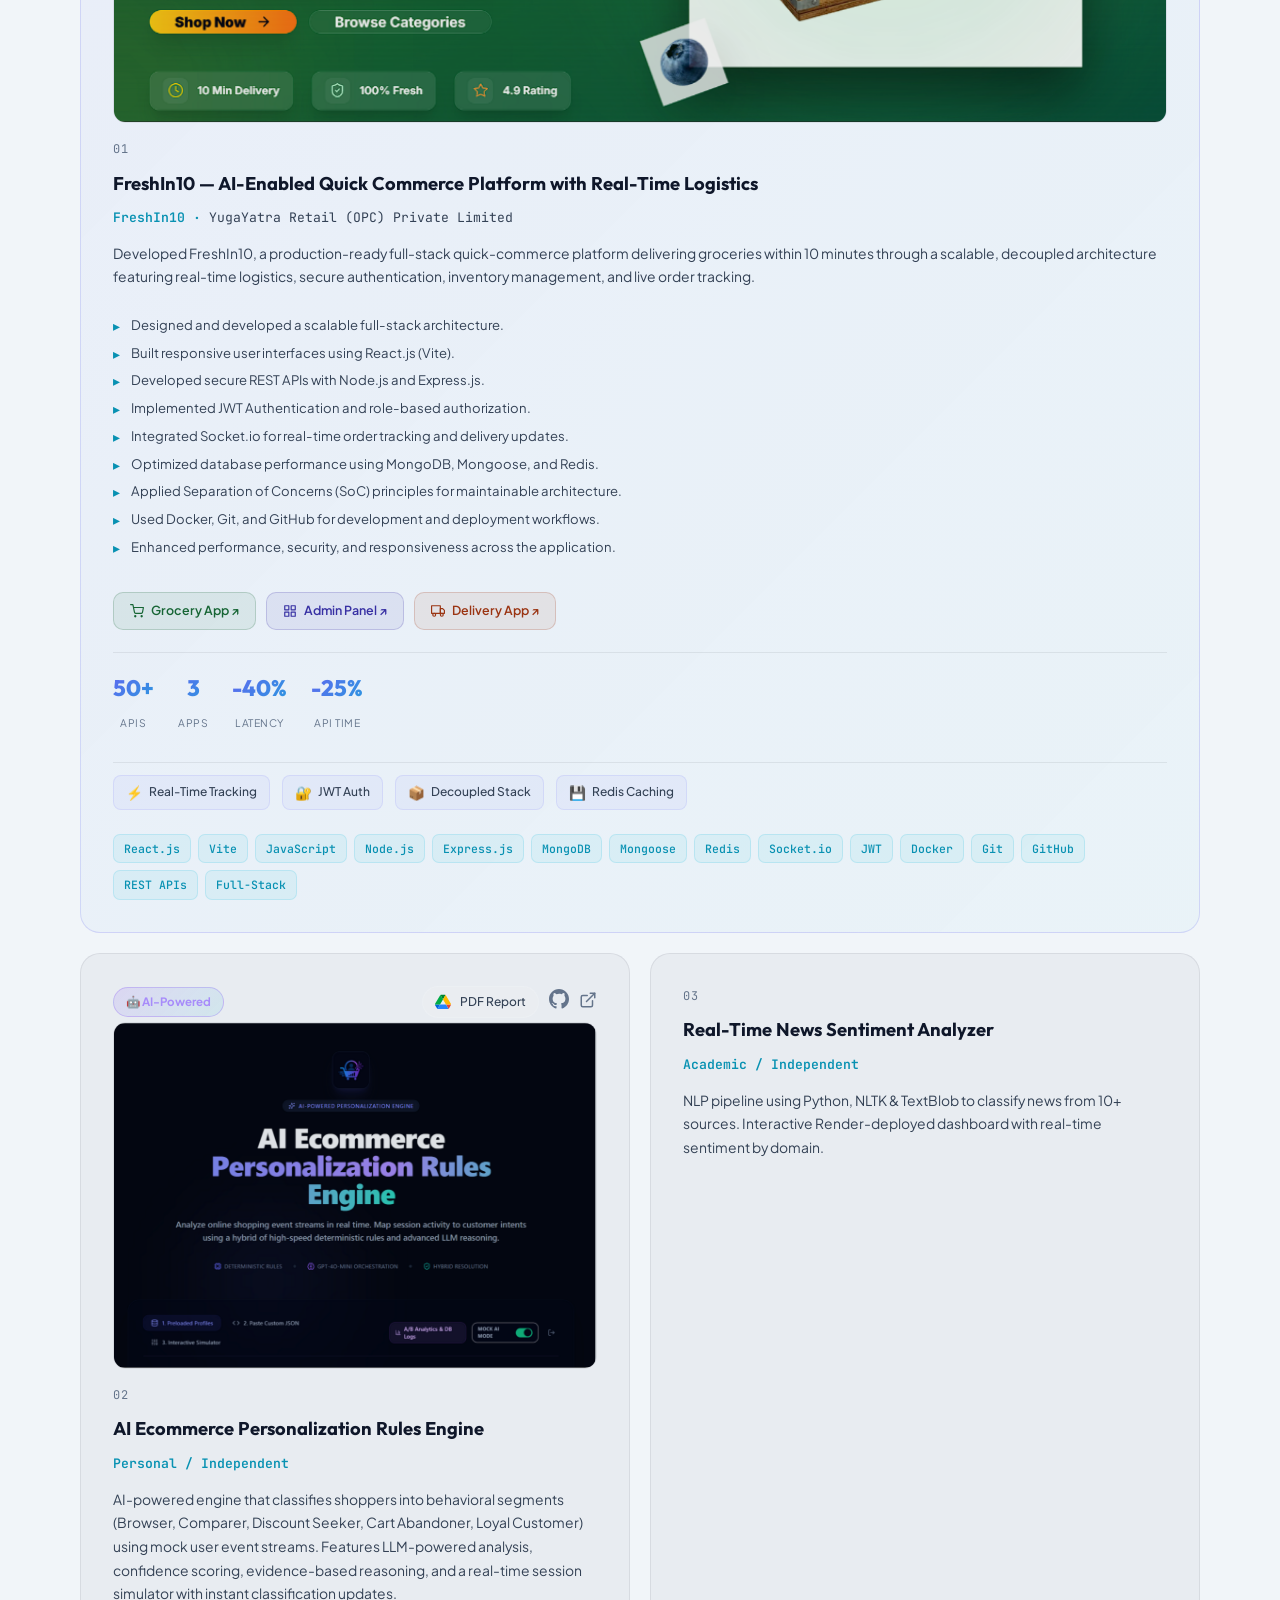
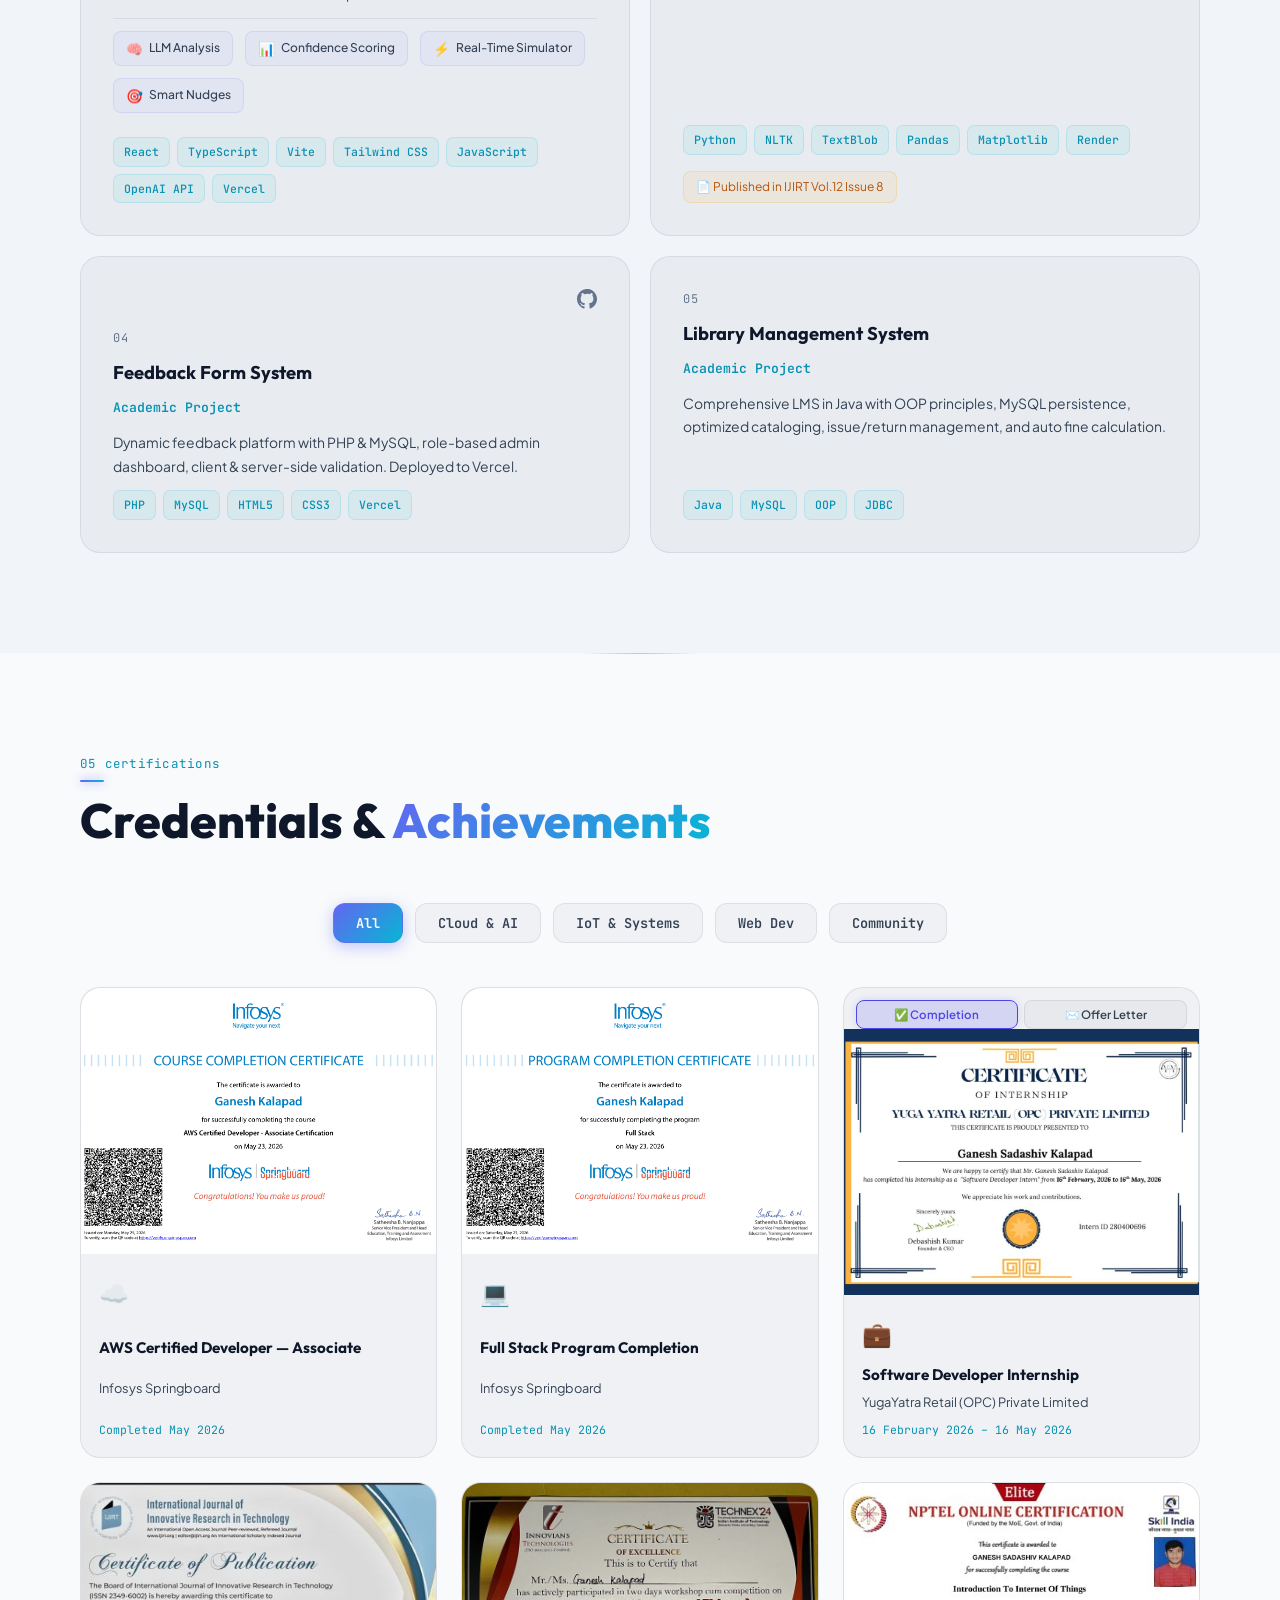
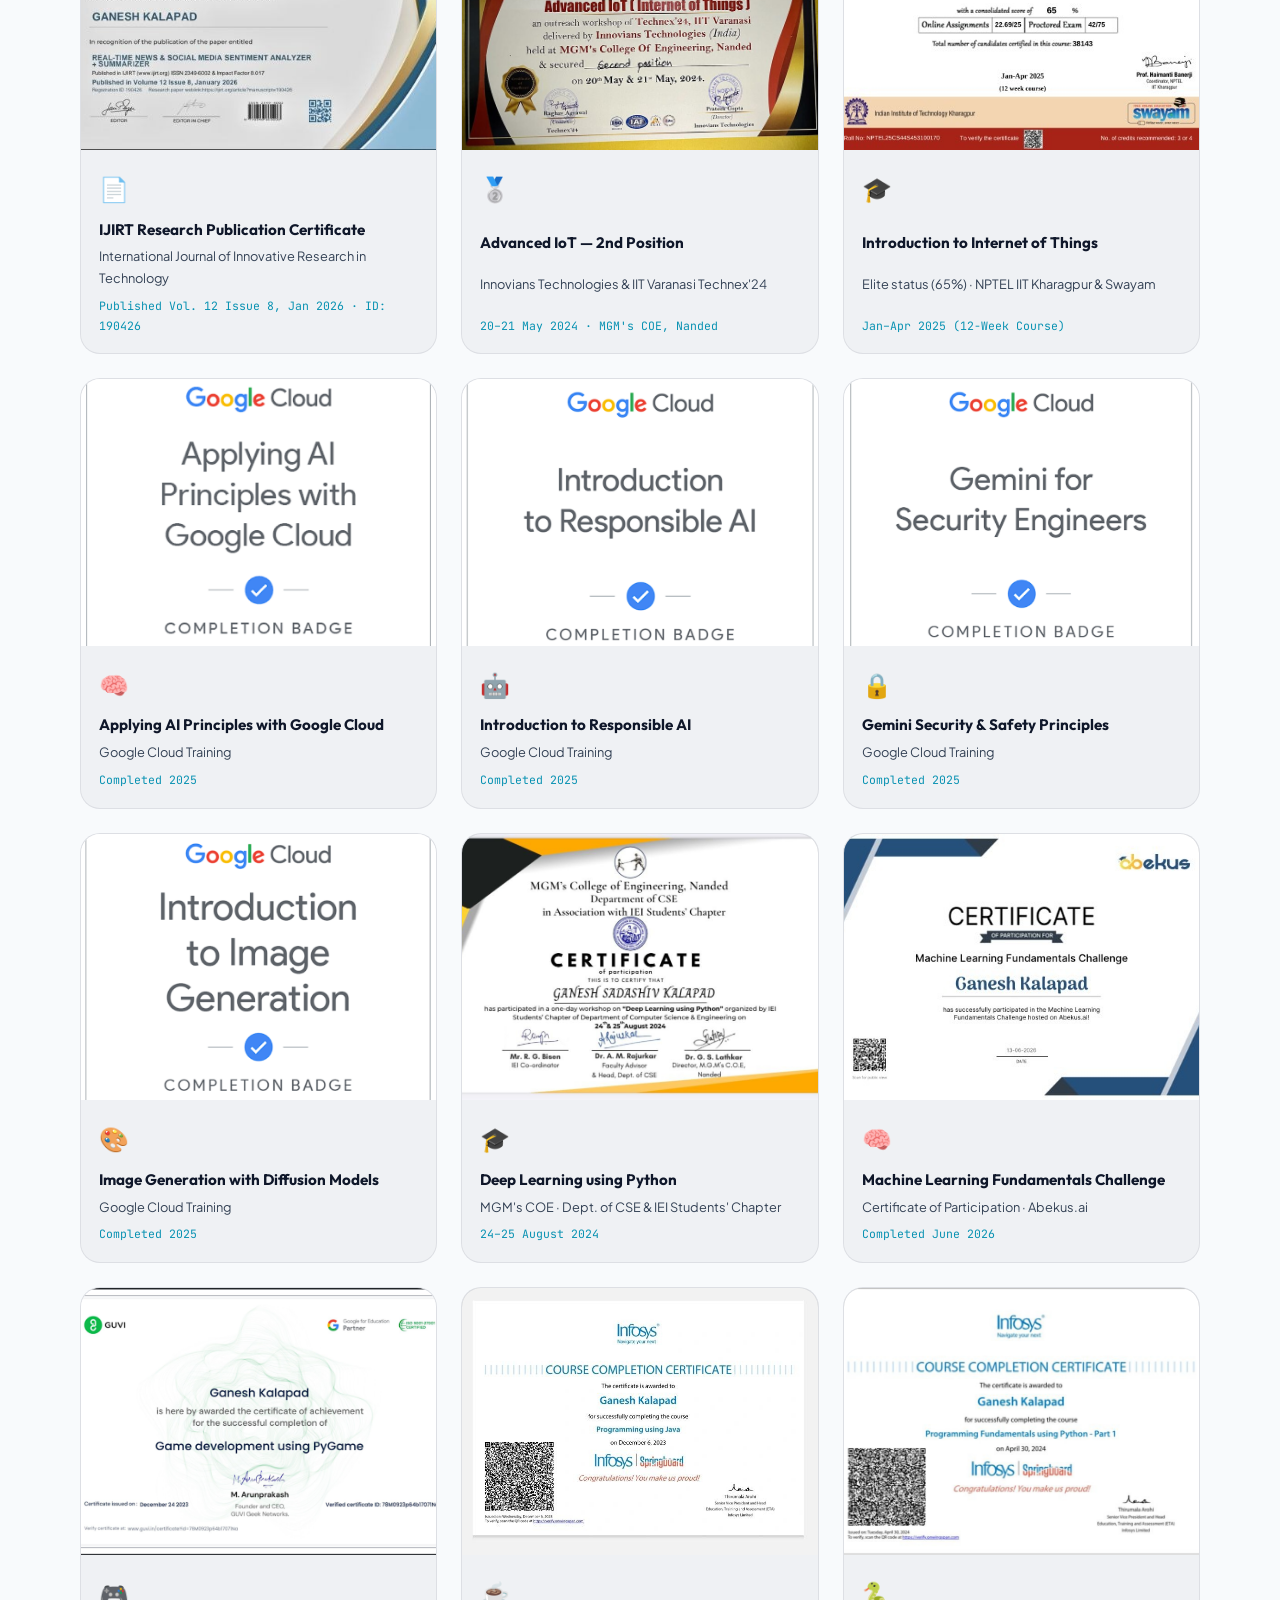
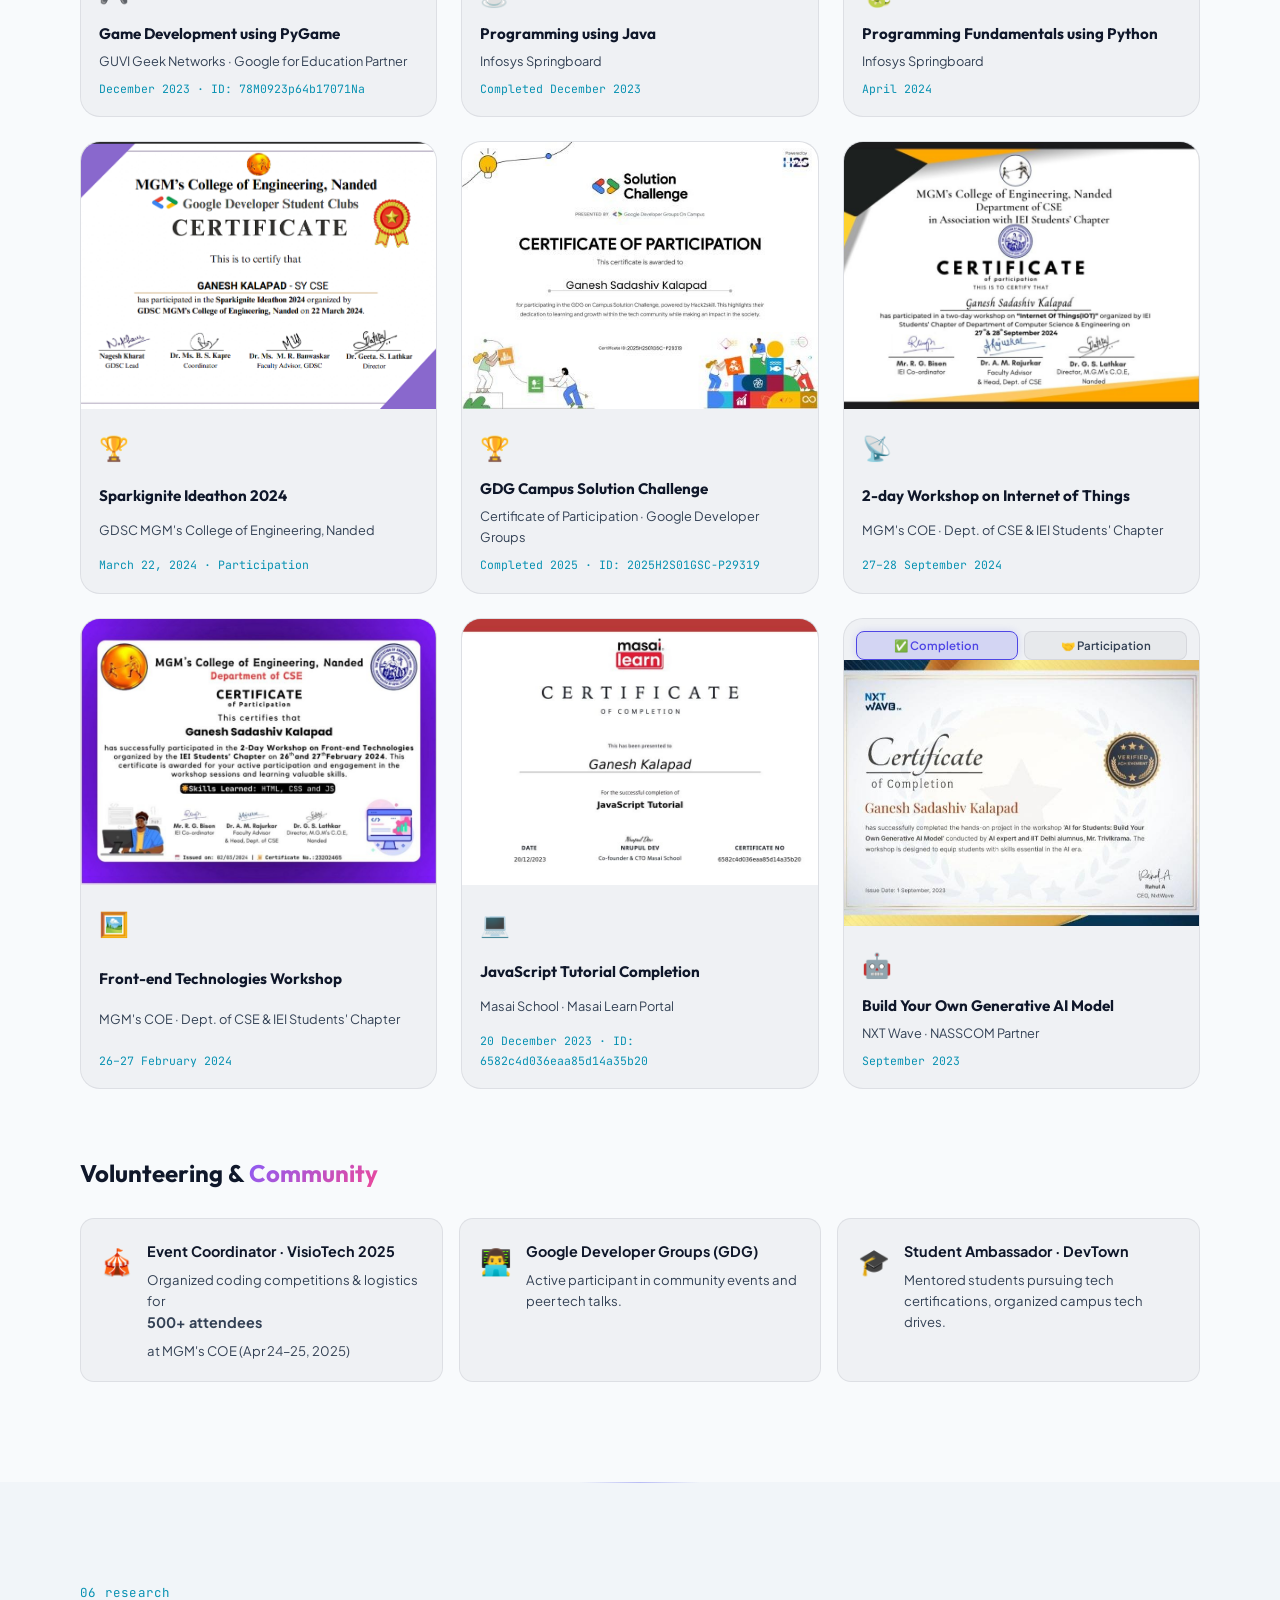
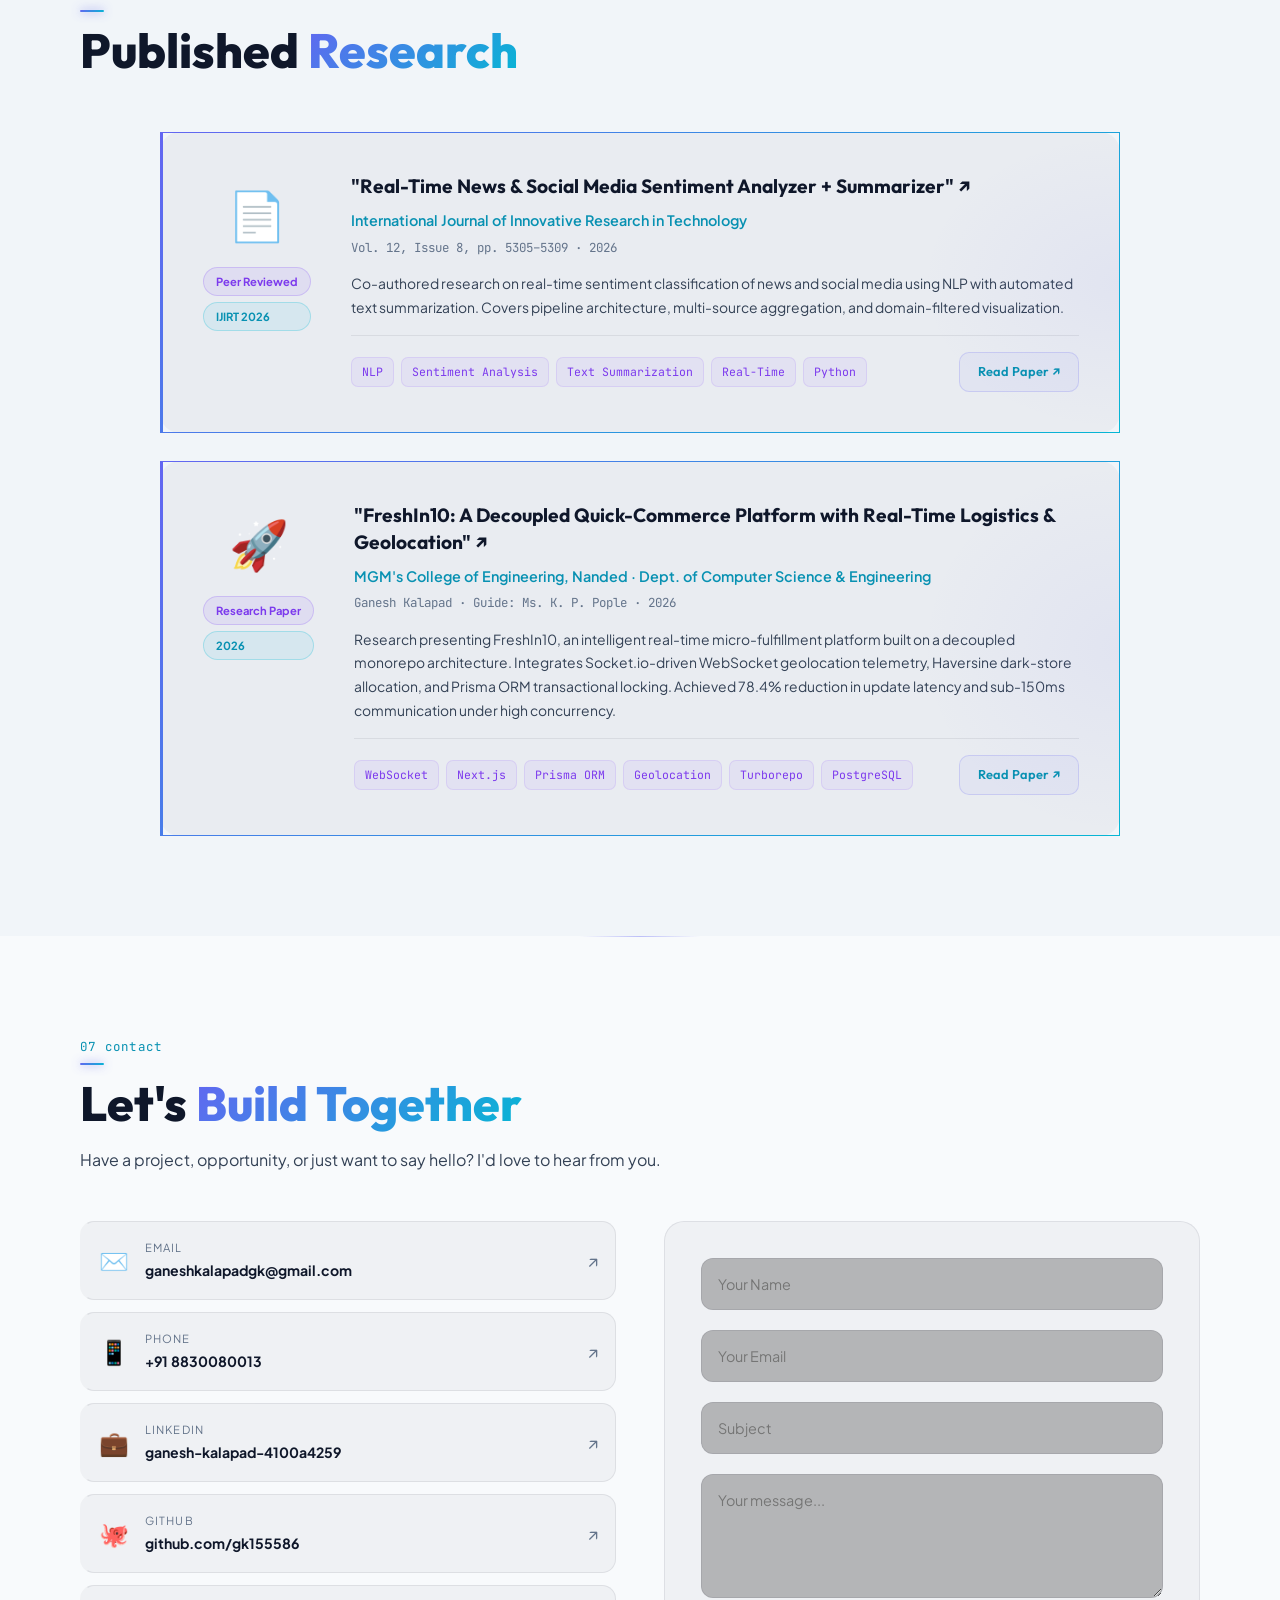
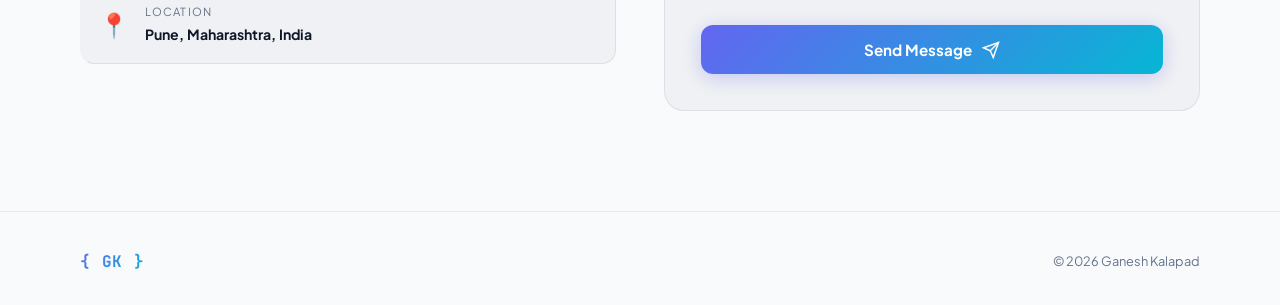
==== commit 4b1476c5: "feat: design animated GK SVG logo loader, add github stats fallback, remove old scroll indicator and" ====
--- a/index.html
+++ b/index.html
@@ -76,17 +76,29 @@
 
   <!-- ── LOADER ── -->
   <div id="loader" class="loader">
-    <svg class="loader-svg" viewBox="0 0 100 100">
-      <circle cx="50" cy="50" r="45" fill="none" stroke="rgba(255,255,255,0.05)" stroke-width="2"/>
-      <circle class="loader-ring" cx="50" cy="50" r="45" fill="none" stroke="url(#lg)" stroke-width="2" stroke-linecap="round"/>
-      <defs>
-        <linearGradient id="lg" x1="0%" y1="0%" x2="100%" y2="100%">
-          <stop offset="0%" stop-color="#6366f1"/>
-          <stop offset="100%" stop-color="#06b6d4"/>
-        </linearGradient>
-      </defs>
-    </svg>
-    <span class="loader-label">GK</span>
+    <div class="loader-logo-wrap">
+      <svg class="gk-logo-svg" viewBox="0 0 180 100" xmlns="http://www.w3.org/2000/svg">
+        <defs>
+          <linearGradient id="logoGrad" x1="0%" y1="0%" x2="100%" y2="100%">
+            <stop offset="0%" stop-color="#6366f1" />
+            <stop offset="100%" stop-color="#06b6d4" />
+          </linearGradient>
+          <filter id="logoGlow" x="-20%" y="-20%" width="140%" height="140%">
+            <feGaussianBlur stdDeviation="4" result="blur" />
+            <feComposite in="SourceGraphic" in2="blur" operator="over" />
+          </filter>
+        </defs>
+        <!-- Glow layer -->
+        <g filter="url(#logoGlow)">
+          <!-- Letter G -->
+          <path class="gk-path gk-path-g" d="M 65 25 C 40 25, 30 45, 30 55 C 30 65, 40 85, 65 85 C 80 85, 85 75, 85 65 L 55 65 L 55 52 L 85 52" fill="none" stroke="url(#logoGrad)" stroke-width="6" stroke-linecap="round" stroke-linejoin="round" />
+          <!-- Letter K -->
+          <path class="gk-path gk-path-k" d="M 105 20 L 105 85 M 105 52 L 140 20 M 120 40 L 145 85" fill="none" stroke="url(#logoGrad)" stroke-width="6" stroke-linecap="round" stroke-linejoin="round" />
+        </g>
+        <!-- Subtitle text -->
+        <text class="gk-logo-text" x="90" y="98" text-anchor="middle" fill="url(#logoGrad)">PORTFOLIO</text>
+      </svg>
+    </div>
   </div>
 
 
@@ -96,8 +108,19 @@
 
   <!-- ── NAV ── -->
   <nav id="nav" class="nav">
-    <a href="#" class="nav-brand">
-      <span class="brand-bracket">{</span> GK <span class="brand-bracket">}</span>
+    <a href="#" class="nav-brand" aria-label="Ganesh Kalapad Home">
+      <svg class="gk-nav-logo" viewBox="0 0 160 100" xmlns="http://www.w3.org/2000/svg" style="height: 28px; width: auto;">
+        <defs>
+          <linearGradient id="navLogoGrad" x1="0%" y1="0%" x2="100%" y2="100%">
+            <stop offset="0%" stop-color="#6366f1" />
+            <stop offset="100%" stop-color="#06b6d4" />
+          </linearGradient>
+        </defs>
+        <!-- Letter G -->
+        <path d="M 55 25 C 35 25, 25 45, 25 55 C 25 65, 35 85, 55 85 C 70 85, 75 75, 75 65 L 50 65 L 50 52 L 75 52" fill="none" stroke="url(#navLogoGrad)" stroke-width="8" stroke-linecap="round" stroke-linejoin="round" />
+        <!-- Letter K -->
+        <path d="M 95 20 L 95 85 M 95 52 L 130 20 M 110 40 L 135 85" fill="none" stroke="url(#navLogoGrad)" stroke-width="8" stroke-linecap="round" stroke-linejoin="round" />
+      </svg>
     </a>
     <div class="nav-links" id="navLinks">
       <a href="#about" class="nl">About</a>
@@ -224,19 +247,20 @@
           <!-- Live GitHub Stats Bento Card -->
           <div class="bento bento-github" style="grid-column: 1 / -1; padding: 20px; display: flex; flex-direction: column; gap: 12px; background: linear-gradient(135deg, rgba(99, 102, 241, 0.06), rgba(6, 182, 212, 0.04));">
             <span style="font-family: var(--font-m); font-size: 0.68rem; color: var(--text3); text-transform: uppercase; letter-spacing: 0.1em; display: block;">💻 Live GitHub Stats</span>
-            <div style="display: flex; justify-content: center; align-items: center; width: 100%;">
-              <a href="https://github.com/gk155586" target="_blank" rel="noopener" style="width: 100%; display: flex; justify-content: center;">
-                <img id="githubStatsImg" src="https://github-readme-stats.vercel.app/api?username=gk155586&show_icons=true&theme=transparent&title_color=06b6d4&icon_color=6366f1&text_color=cbd5e1&hide_border=true" alt="Ganesh Kalapad GitHub Stats" loading="lazy" style="width: 100%; max-width: 440px; height: auto;">
+            <div style="display: flex; justify-content: center; align-items: center; width: 100%; min-height: 120px;">
+              <a href="https://github.com/gk155586" target="_blank" rel="noopener" style="width: 100%; display: flex; justify-content: center; text-decoration: none;">
+                <img id="githubStatsImg" src="https://github-readme-stats.vercel.app/api?username=gk155586&show_icons=true&theme=transparent&title_color=06b6d4&icon_color=6366f1&text_color=cbd5e1&hide_border=true" alt="Ganesh Kalapad GitHub Stats" loading="lazy" style="width: 100%; max-width: 440px; height: auto;" onerror="handleGithubStatsError(this)">
+                <div id="githubStatsFallback" style="display: none; text-align: center; padding: 18px 12px; background: rgba(0,0,0,0.2); border-radius: 12px; border: 1px solid var(--border); width: 100%; max-width: 440px; box-shadow: 0 8px 32px rgba(0,0,0,0.25);">
+                  <span style="font-size: 1.4rem; display: block; margin-bottom: 6px;">🐙</span>
+                  <h4 style="font-family: var(--font-d); font-size: 0.85rem; margin-bottom: 4px; color: var(--text); font-weight: 700;">@gk155586 on GitHub</h4>
+                  <p style="font-size: 0.75rem; color: var(--text2); line-height: 1.5; margin-bottom: 12px;">Active in Full-Stack, Java Backend, and Real-Time Systems. Click to explore my 20+ projects and contributions directly on GitHub!</p>
+                  <span style="display: inline-flex; align-items: center; gap: 4px; font-size: 0.72rem; color: var(--cyan); font-weight: 600;">Visit Profile ↗</span>
+                </div>
               </a>
             </div>
           </div>
         </div>
       </div>
-    </div>
-
-    <div class="hero-scroll">
-      <div class="scroll-track"><div class="scroll-thumb"></div></div>
-      <span>scroll</span>
     </div>
   </section>
 
@@ -245,7 +269,7 @@
   ══════════════════════════════════════════ -->
   <section id="about" class="section">
     <div class="container">
-      <div class="sec-label">// 01 about</div>
+      <div class="sec-label">01 about</div>
       <h2 class="sec-title">Who I <em>Am</em></h2>
 
       <div class="about-layout">
@@ -301,7 +325,7 @@
   ══════════════════════════════════════════ -->
   <section id="skills" class="section section-dark">
     <div class="container">
-      <div class="sec-label">// 02 tech stack</div>
+      <div class="sec-label">02 tech stack</div>
       <h2 class="sec-title">What I <em>Build With</em></h2>
 
       <div class="stack-grid">
@@ -384,7 +408,7 @@
   ══════════════════════════════════════════ -->
   <section id="experience" class="section">
     <div class="container">
-      <div class="sec-label">// 03 experience</div>
+      <div class="sec-label">03 experience</div>
       <h2 class="sec-title">Where I've <em>Worked</em></h2>
 
       <div class="xp-list">
@@ -438,7 +462,7 @@
   ══════════════════════════════════════════ -->
   <section id="projects" class="section section-dark">
     <div class="container">
-      <div class="sec-label">// 04 projects</div>
+      <div class="sec-label">04 projects</div>
       <h2 class="sec-title">Things I've <em>Built</em></h2>
 
       <!-- Project Showcase Filter Bar -->
@@ -631,7 +655,7 @@
   ══════════════════════════════════════════ -->
   <section id="certs" class="section">
     <div class="container">
-      <div class="sec-label">// 05 certifications</div>
+      <div class="sec-label">05 certifications</div>
       <h2 class="sec-title">Credentials & <em>Achievements</em></h2>
 
       <!-- Certificate Filters -->
@@ -1028,7 +1052,7 @@
   ══════════════════════════════════════════ -->
   <section class="section section-dark">
     <div class="container">
-      <div class="sec-label">// 06 research</div>
+      <div class="sec-label">06 research</div>
       <h2 class="sec-title">Published <em>Research</em></h2>
       <div class="pub-grid">
 
@@ -1087,7 +1111,7 @@
   ══════════════════════════════════════════ -->
   <section id="contact" class="section">
     <div class="container">
-      <div class="sec-label">// 07 contact</div>
+      <div class="sec-label">07 contact</div>
       <h2 class="sec-title">Let's <em>Build Together</em></h2>
       <p class="contact-sub">Have a project, opportunity, or just want to say hello? I'd love to hear from you.</p>
 
--- a/style.css
+++ b/style.css
@@ -47,10 +47,27 @@
   --border:     rgba(15,23,42,0.08);
   --border-h:   rgba(99,102,241,0.45);
 
+  /* High contrast colors for light mode legibility */
+  --indigo:     #4f46e5;
+  --cyan:       #0891b2;
+  --violet:     #7c3aed;
+  --pink:       #db2777;
+  --amber:      #b45309;
+  --green:      #059669;
+
   --text:       #0f172a;
   --text2:      #334155;
   --text3:      #64748b;
 }
+
+/* Light theme specific overrides for highlights */
+html[data-theme="light"] .proj-live-btn--grocery { color: #166534 !important; background: rgba(22,101,52,0.08) !important; border-color: rgba(22,101,52,0.2) !important; }
+html[data-theme="light"] .proj-live-btn--grocery:hover { background: rgba(22,101,52,0.15) !important; }
+html[data-theme="light"] .proj-live-btn--admin { color: #3730a3 !important; background: rgba(55,48,163,0.08) !important; border-color: rgba(55,48,163,0.2) !important; }
+html[data-theme="light"] .proj-live-btn--admin:hover { background: rgba(55,48,163,0.15) !important; }
+html[data-theme="light"] .proj-live-btn--delivery { color: #9a3412 !important; background: rgba(154,52,18,0.08) !important; border-color: rgba(154,52,18,0.2) !important; }
+html[data-theme="light"] .proj-live-btn--delivery:hover { background: rgba(154,52,18,0.15) !important; }
+html[data-theme="light"] .nav-links { background: rgba(248, 250, 252, 0.98) !important; }
 
 /* ── Theme Switcher Button ── */
 .theme-toggle {
@@ -107,34 +124,53 @@
 
 /* ── Scrollbar ── */
 ::-webkit-scrollbar { width:4px; }
-::-webkit-scrollbar-track { background:var(--bg); }
-::-webkit-scrollbar-thumb { background:var(--indigo); border-radius:4px; }
-
-/* ════════════════════════════════════════════
-   LOADER
-   ════════════════════════════════════════════ */
 .loader {
   position:fixed; inset:0; z-index:99999;
   background:var(--bg);
   display:flex; align-items:center; justify-content:center;
-  flex-direction:column; gap:16px;
   transition:opacity .6s var(--ease), visibility .6s;
 }
 .loader.out { opacity:0; visibility:hidden; pointer-events:none; }
-.loader-svg { width:80px; height:80px; animation:spin 1.6s linear infinite; }
-.loader-ring {
-  stroke-dasharray:220;
-  stroke-dashoffset:220;
-  animation:fillRing 1.4s var(--ease) forwards;
-}
-@keyframes fillRing { to { stroke-dashoffset:0; } }
-@keyframes spin { to { transform:rotate(360deg); } }
-.loader-label {
-  font-family:var(--font-d);
-  font-size:1rem;
-  font-weight:700;
-  color:var(--text2);
-  letter-spacing:.2em;
+.loader-logo-wrap {
+  width: 240px;
+  display: flex;
+  flex-direction: column;
+  align-items: center;
+}
+.gk-logo-svg {
+  width: 100%;
+  height: auto;
+}
+.gk-path {
+  stroke-dasharray: 400;
+  stroke-dashoffset: 400;
+  animation: drawLogo 2.5s cubic-bezier(0.4, 0, 0.2, 1) forwards;
+}
+.gk-path-g {
+  animation-delay: 0.1s;
+}
+.gk-path-k {
+  animation-delay: 0.7s;
+}
+.gk-logo-text {
+  font-family: var(--font-m);
+  font-size: 10px;
+  font-weight: 800;
+  letter-spacing: 0.4em;
+  opacity: 0;
+  transform: translateY(5px);
+  animation: fadeText 1.2s ease 1.8s forwards;
+}
+@keyframes drawLogo {
+  to {
+    stroke-dashoffset: 0;
+  }
+}
+@keyframes fadeText {
+  to {
+    opacity: 1;
+    transform: translateY(0);
+  }
 }
 
 /* ════════════════════════════════════════════
@@ -168,12 +204,18 @@
   padding:10px 40px;
 }
 .nav-brand {
-  font-family:var(--font-m);
-  font-size:1.25rem; font-weight:700;
-  background:var(--grad);
-  -webkit-background-clip:text;
-  -webkit-text-fill-color:transparent;
-  background-clip:text;
+  display: flex;
+  align-items: center;
+  height: 32px;
+}
+.gk-nav-logo path {
+  transition: stroke 0.3s;
+}
+.nav-brand:hover .gk-nav-logo path {
+  stroke: #ffffff;
+}
+html[data-theme="light"] .nav-brand:hover .gk-nav-logo path {
+  stroke: #0f172a;
 }
 .nav-links { display:flex; align-items:center; gap:4px; }
 .nl {
@@ -338,20 +380,24 @@
 }
 .bento:hover { border-color:var(--border-h); transform:translateY(-2px); }
 
-.bento-code { grid-column:1/-1; padding:0; }
-.bento-bar {
+.bento-code {
+  grid-column:1/-1; padding:0;
+  background:#090d16 !important;
+  border-color:rgba(255,255,255,0.08) !important;
+}
+.bento-code .bento-bar {
   display:flex; align-items:center; gap:8px;
   padding:10px 16px;
-  background:rgba(0,0,0,.3);
-  border-bottom:1px solid var(--border);
+  background:rgba(0,0,0,.45) !important;
+  border-bottom:1px solid rgba(255,255,255,0.08) !important;
 }
 .bb { width:10px; height:10px; border-radius:50%; }
 .bb.red{background:#ef4444;} .bb.yellow{background:#eab308;} .bb.green{background:#22c55e;}
-.bento-file { font-family:var(--font-m); font-size:.75rem; color:var(--text3); margin-left:8px; }
-.bento-pre { padding:18px; font-family:var(--font-m); font-size:.8rem; line-height:1.9; overflow:hidden; }
+.bento-file { font-family:var(--font-m); font-size:.75rem; color:#64748b; margin-left:8px; }
+.bento-pre { padding:18px; font-family:var(--font-m); font-size:.8rem; line-height:1.9; overflow:hidden; color:#f1f5f9 !important; }
 .t-kw{color:#c084fc} .t-var{color:#60a5fa} .t-prop{color:#67e8f9}
 .t-str{color:#86efac} .t-num{color:#fbbf24} .t-bool{color:#fb923c}
-.t-op{color:#f1f5f9} .t-cmt{color:#475569}
+.t-op{color:#f1f5f9 !important} .t-cmt{color:#64748b !important}
 
 .bento-stat {
   padding:20px; display:flex; flex-direction:column; align-items:center; justify-content:center;
@@ -1031,8 +1077,8 @@
   padding: 12px 12px 0;
 }
 .ct-btn {
-  background: rgba(255, 255, 255, 0.02);
-  border: 1px solid rgba(255, 255, 255, 0.06);
+  background: var(--surface);
+  border: 1px solid var(--border);
   color: var(--text2);
   padding: 6px 12px;
   border-radius: 8px;
@@ -1044,8 +1090,8 @@
   text-align: center;
 }
 .ct-btn:hover {
-  background: rgba(255, 255, 255, 0.07);
-  border-color: rgba(255, 255, 255, 0.15);
+  background: var(--surface2);
+  border-color: var(--border-h);
   color: var(--text);
 }
 .ct-btn.active {
@@ -1053,6 +1099,11 @@
   border-color: var(--indigo);
   color: var(--text);
   box-shadow: 0 0 10px rgba(99, 102, 241, 0.2);
+}
+html[data-theme="light"] .ct-btn.active {
+  background: rgba(99, 102, 241, 0.2) !important;
+  color: var(--indigo) !important;
+  border-color: var(--indigo) !important;
 }
 
 /* Badge-style cert cards (no image) */
@@ -1288,13 +1339,41 @@
   .nav-burger.open span:nth-child(3){transform:rotate(-45deg) translate(5px,-5px)}
   .hero { padding:80px 20px 60px; }
   .name-line { font-size:2.8rem; }
-  .container { padding:0 20px; }
+  .container { padding:0 16px; }
   .section { padding:72px 0; }
   .about-img { max-width:220px; }
+  
+  .bento-grid {
+    grid-template-columns: 1fr !important;
+  }
+  .bento, .bento-code, .bento-loc, .bento-hire, .bento-github {
+    grid-column: auto !important;
+  }
+
   .stack-grid { grid-template-columns:1fr; }
+  .stack-card { padding: 22px 18px; }
+  .stack-card .tags {
+    grid-template-columns: repeat(auto-fill, minmax(70px, 1fr)) !important;
+    gap: 8px !important;
+  }
+  .proj-card { padding: 24px 20px; }
+
   .vol-cards { grid-template-columns:1fr; }
   .cert-gallery { grid-template-columns:1fr; }
   .hero-actions { justify-content:center; }
+}
+
+@media (max-width: 480px) {
+  .btn-main, .btn-ghost {
+    padding: 10px 18px !important;
+    font-size: 0.8rem !important;
+    border-radius: 8px !important;
+  }
+  .proj-metrics-row {
+    display: grid !important;
+    grid-template-columns: repeat(2, 1fr) !important;
+    gap: 16px !important;
+  }
 }
 
 /* ════════════════════════════════════════════
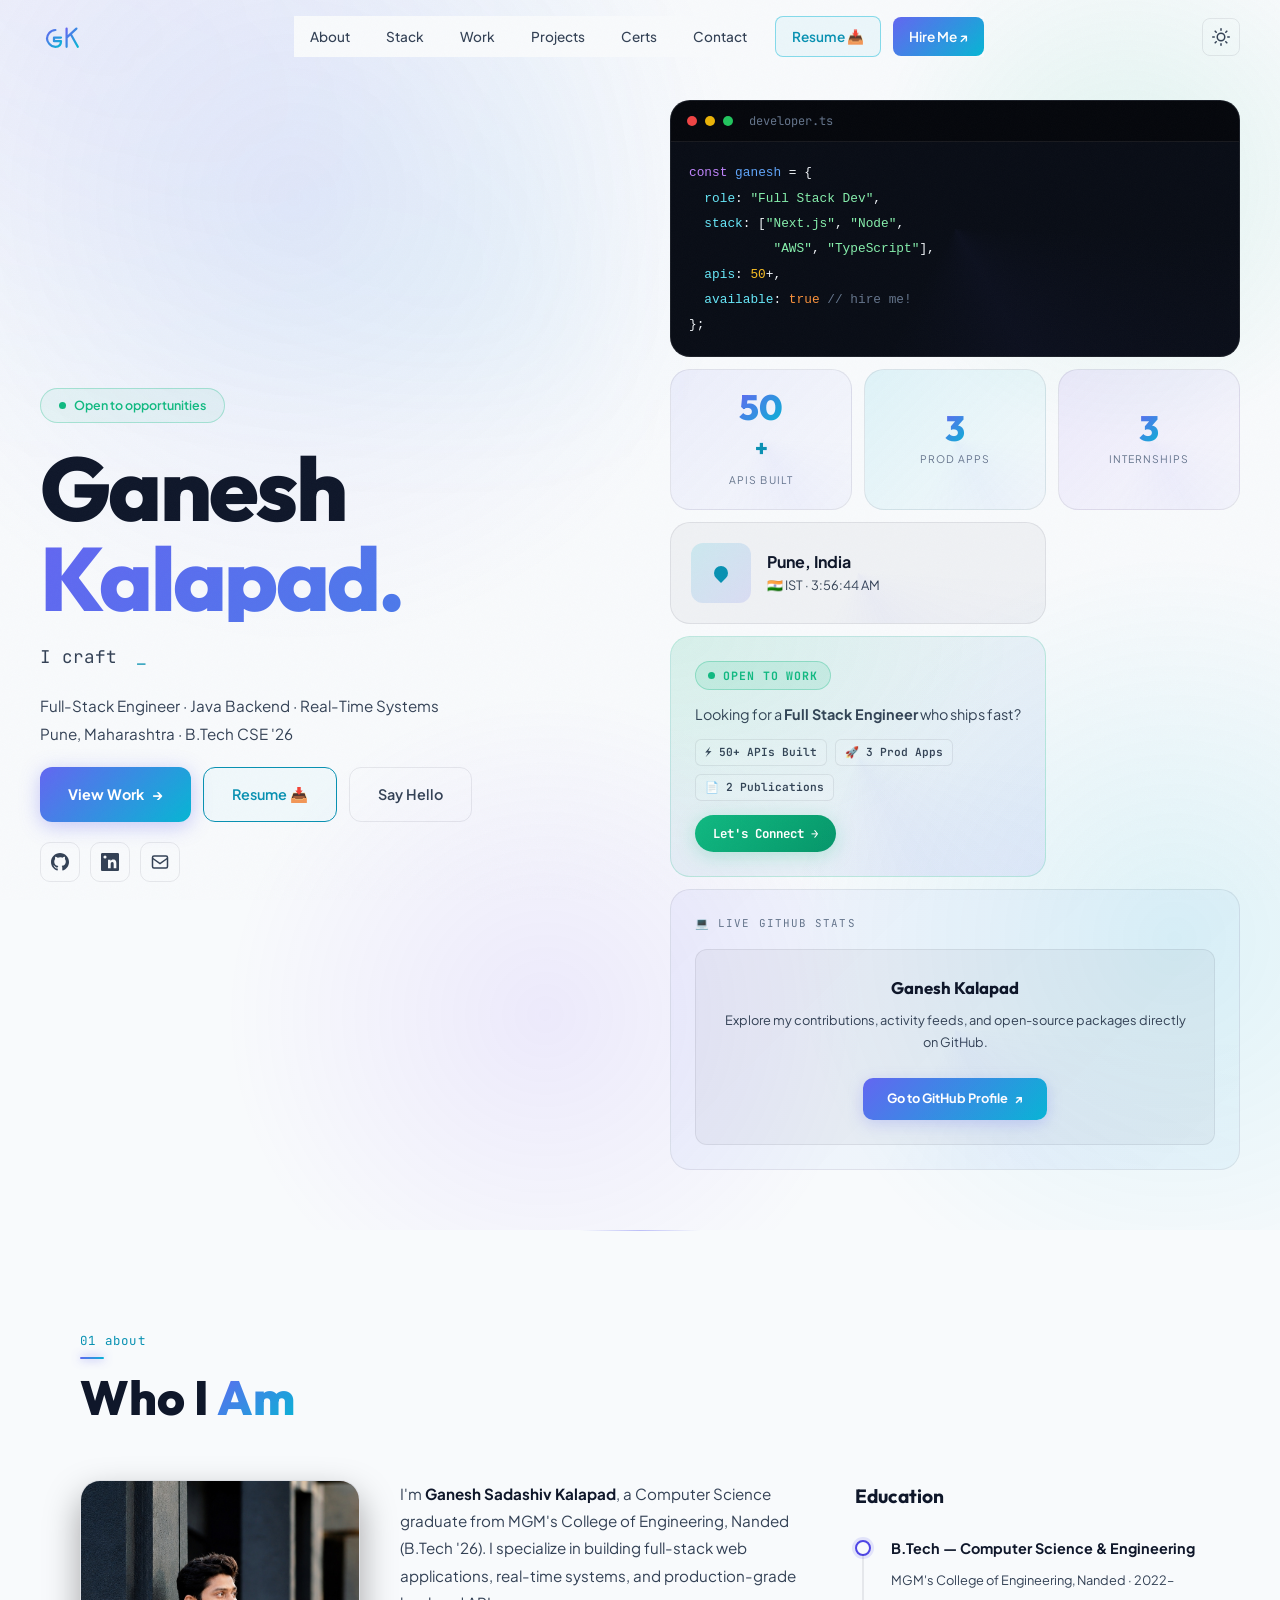
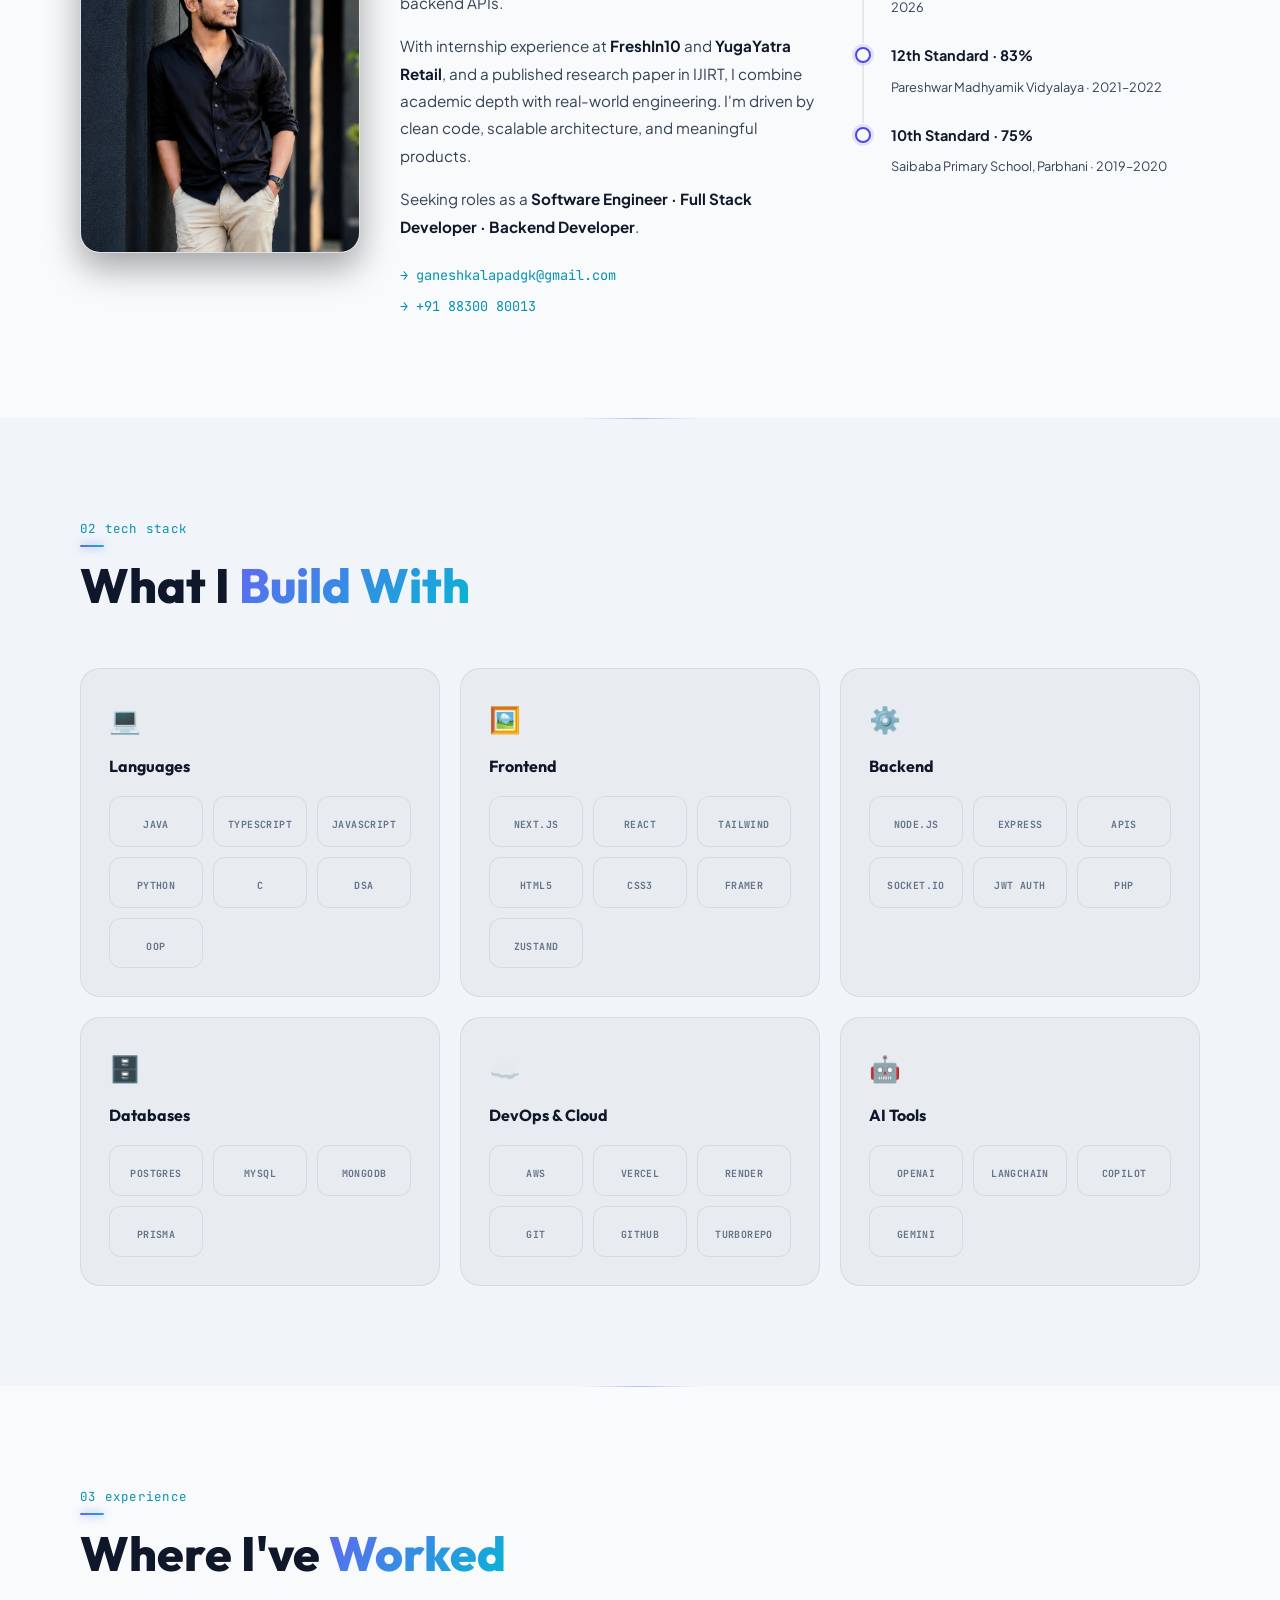
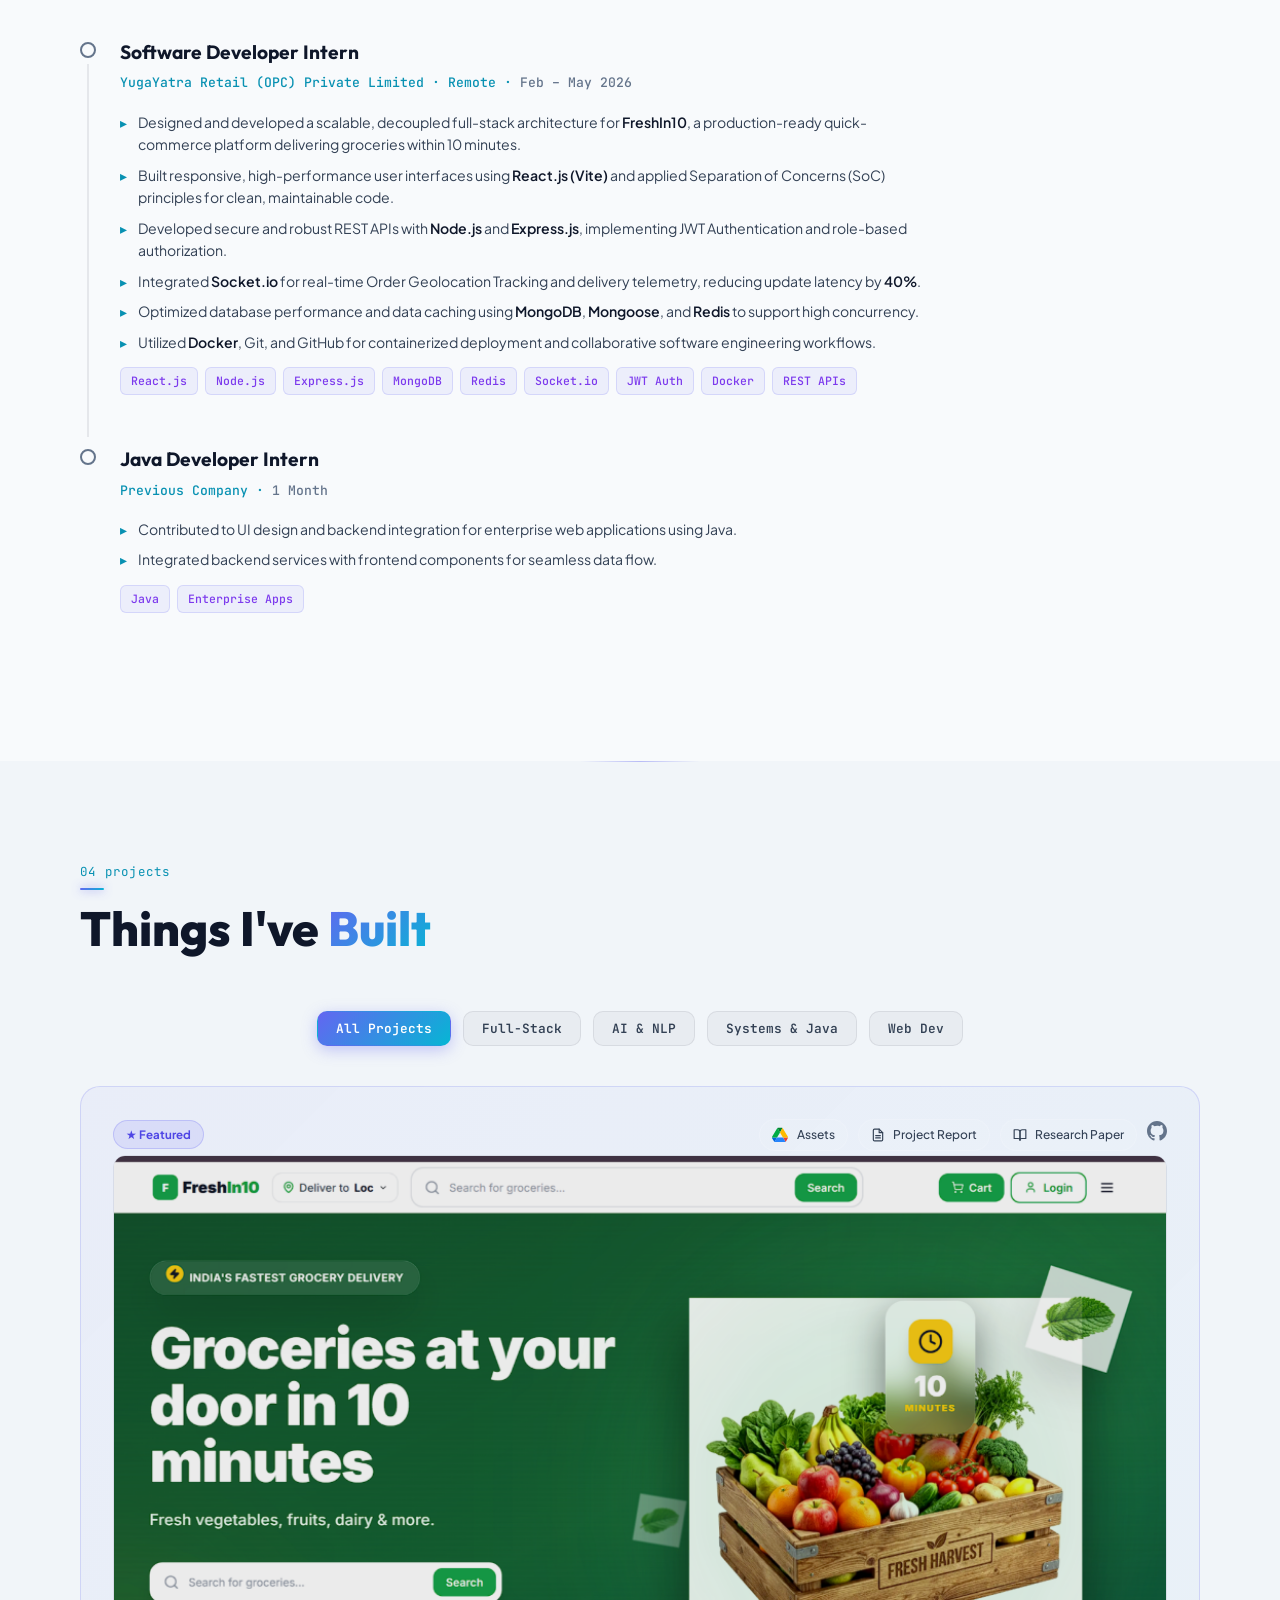
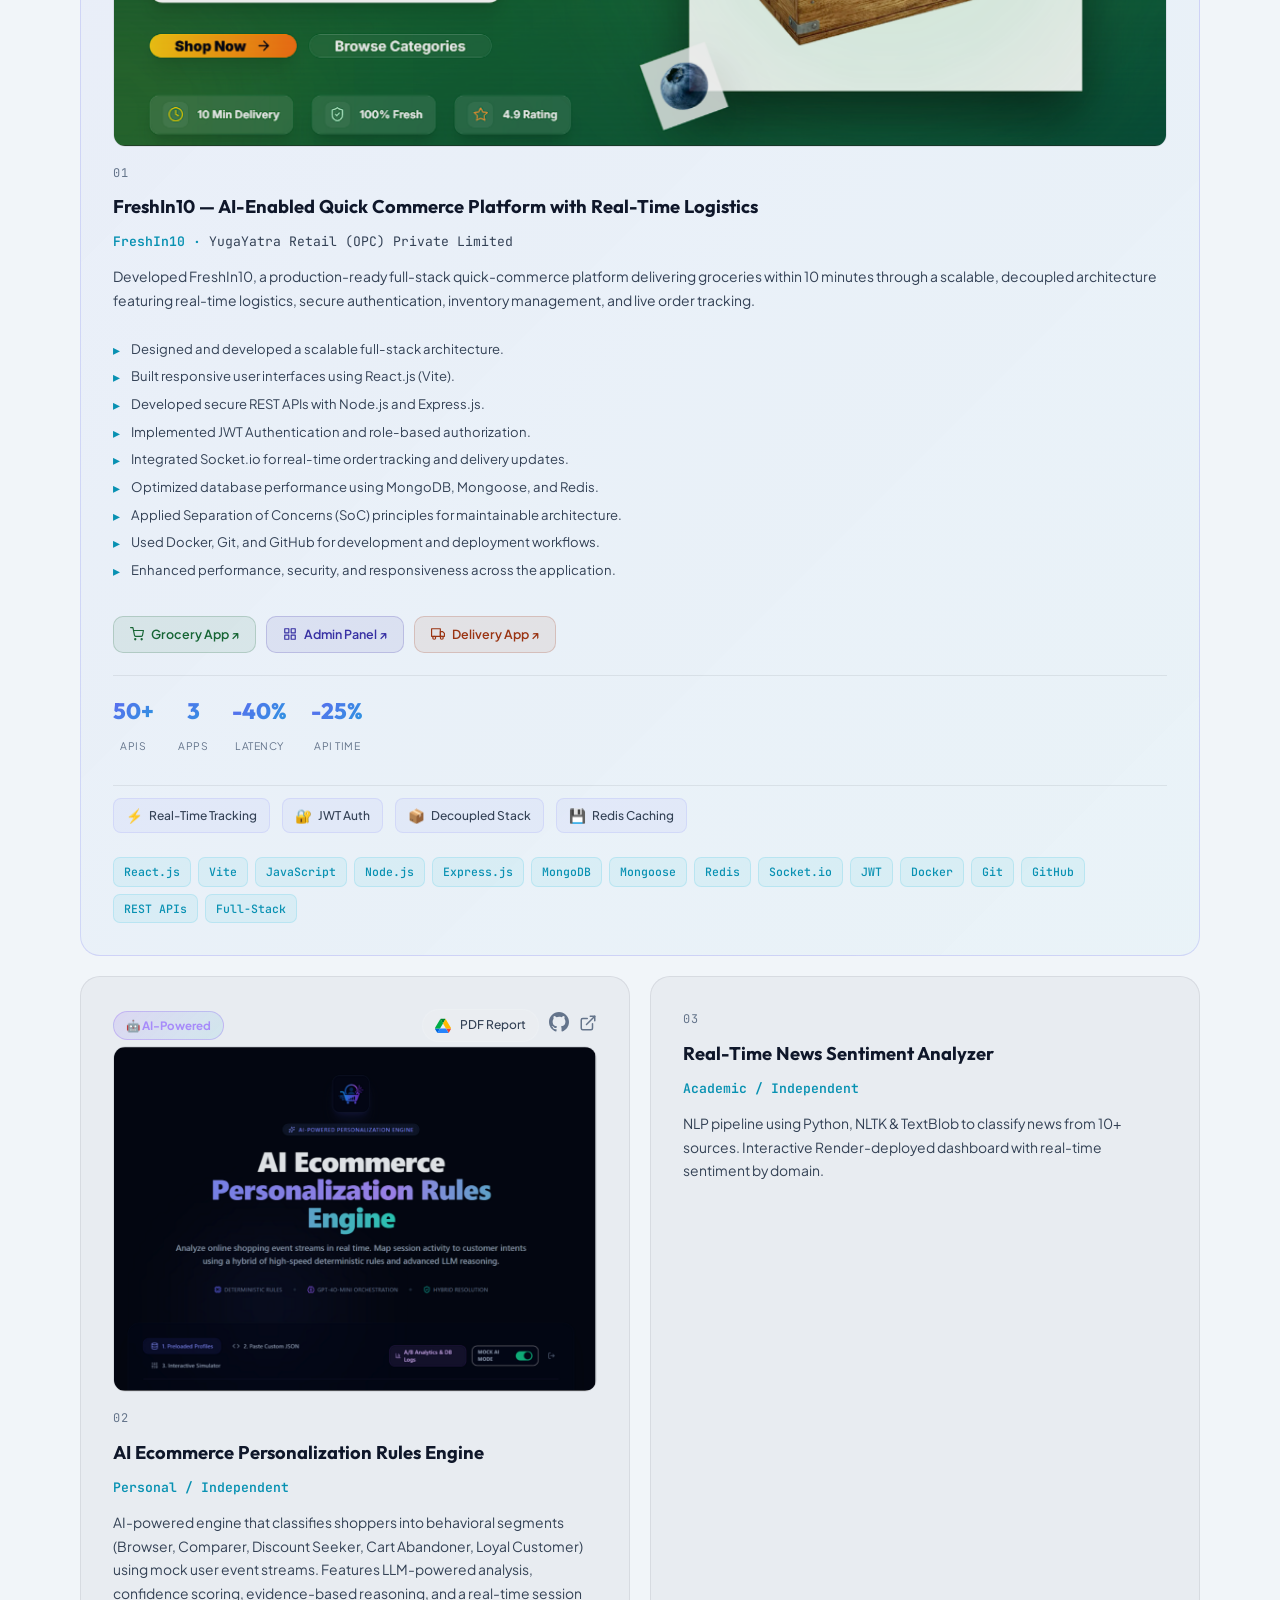
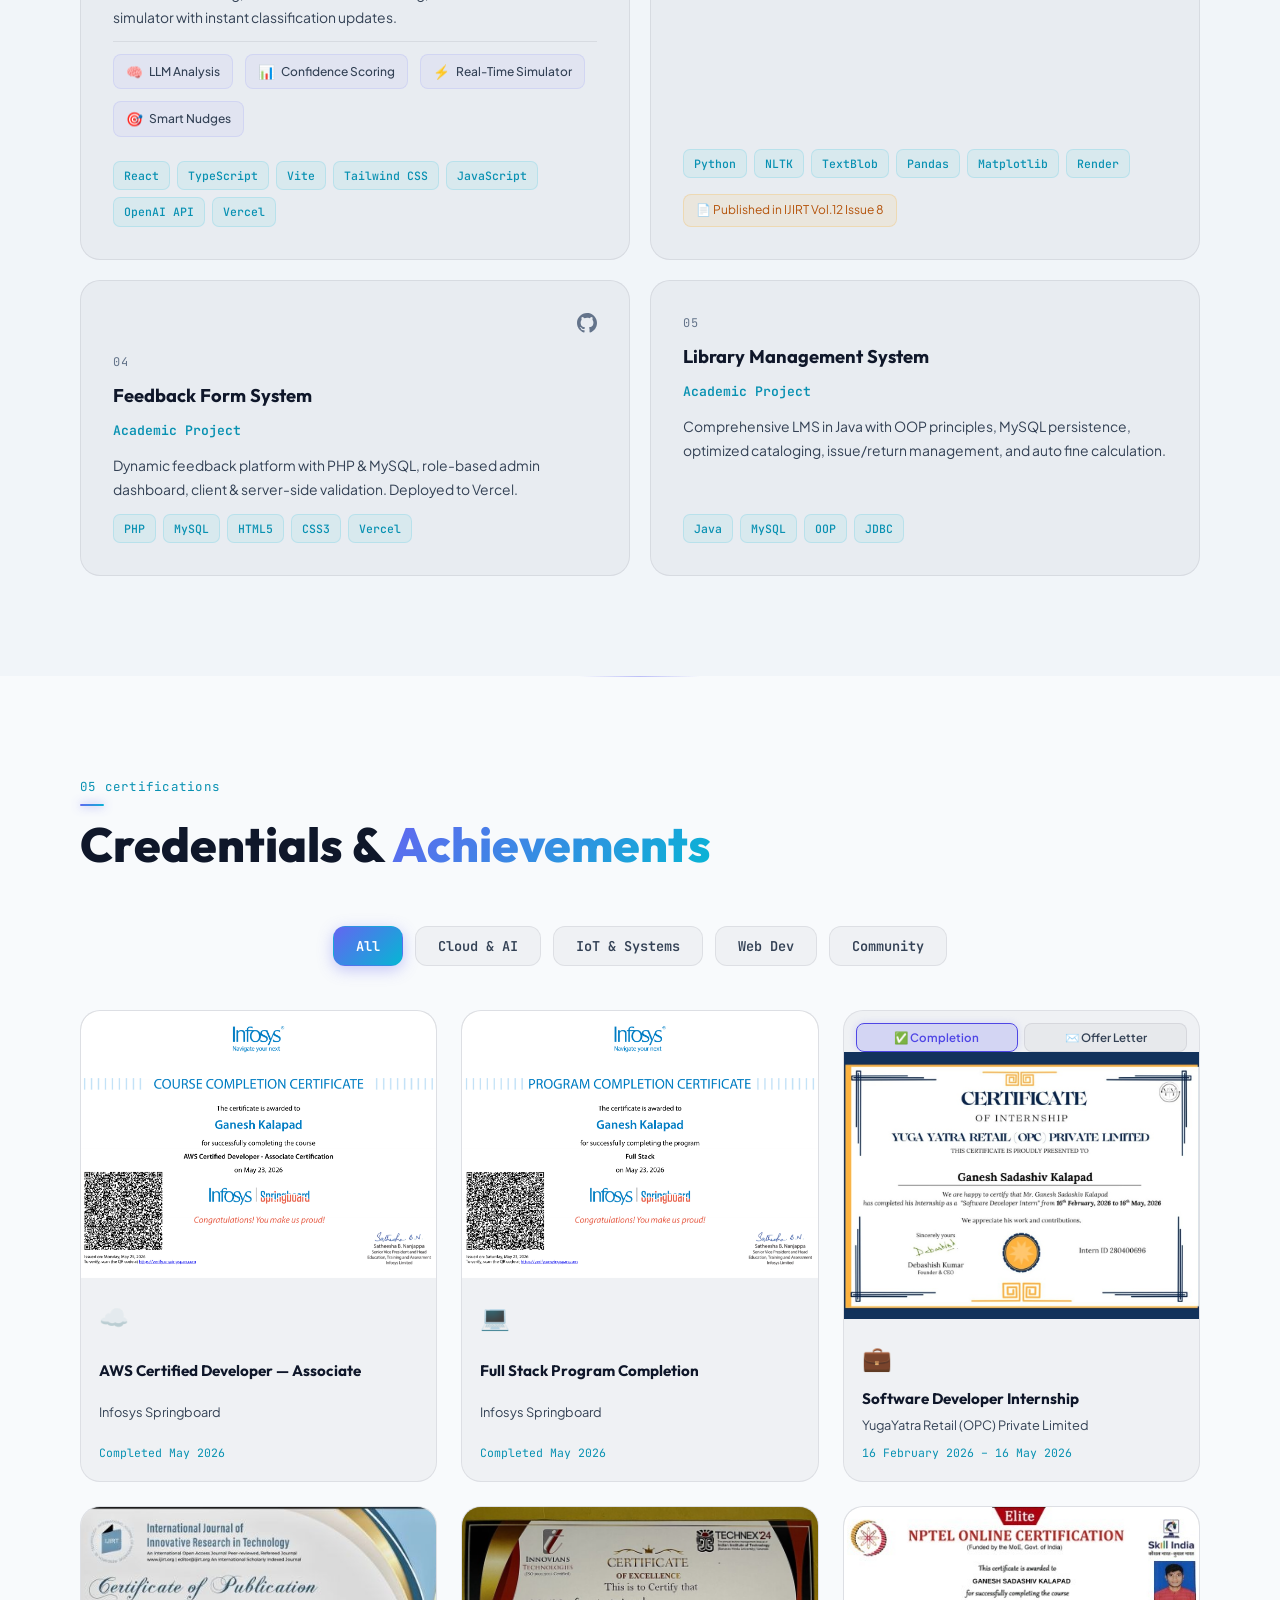
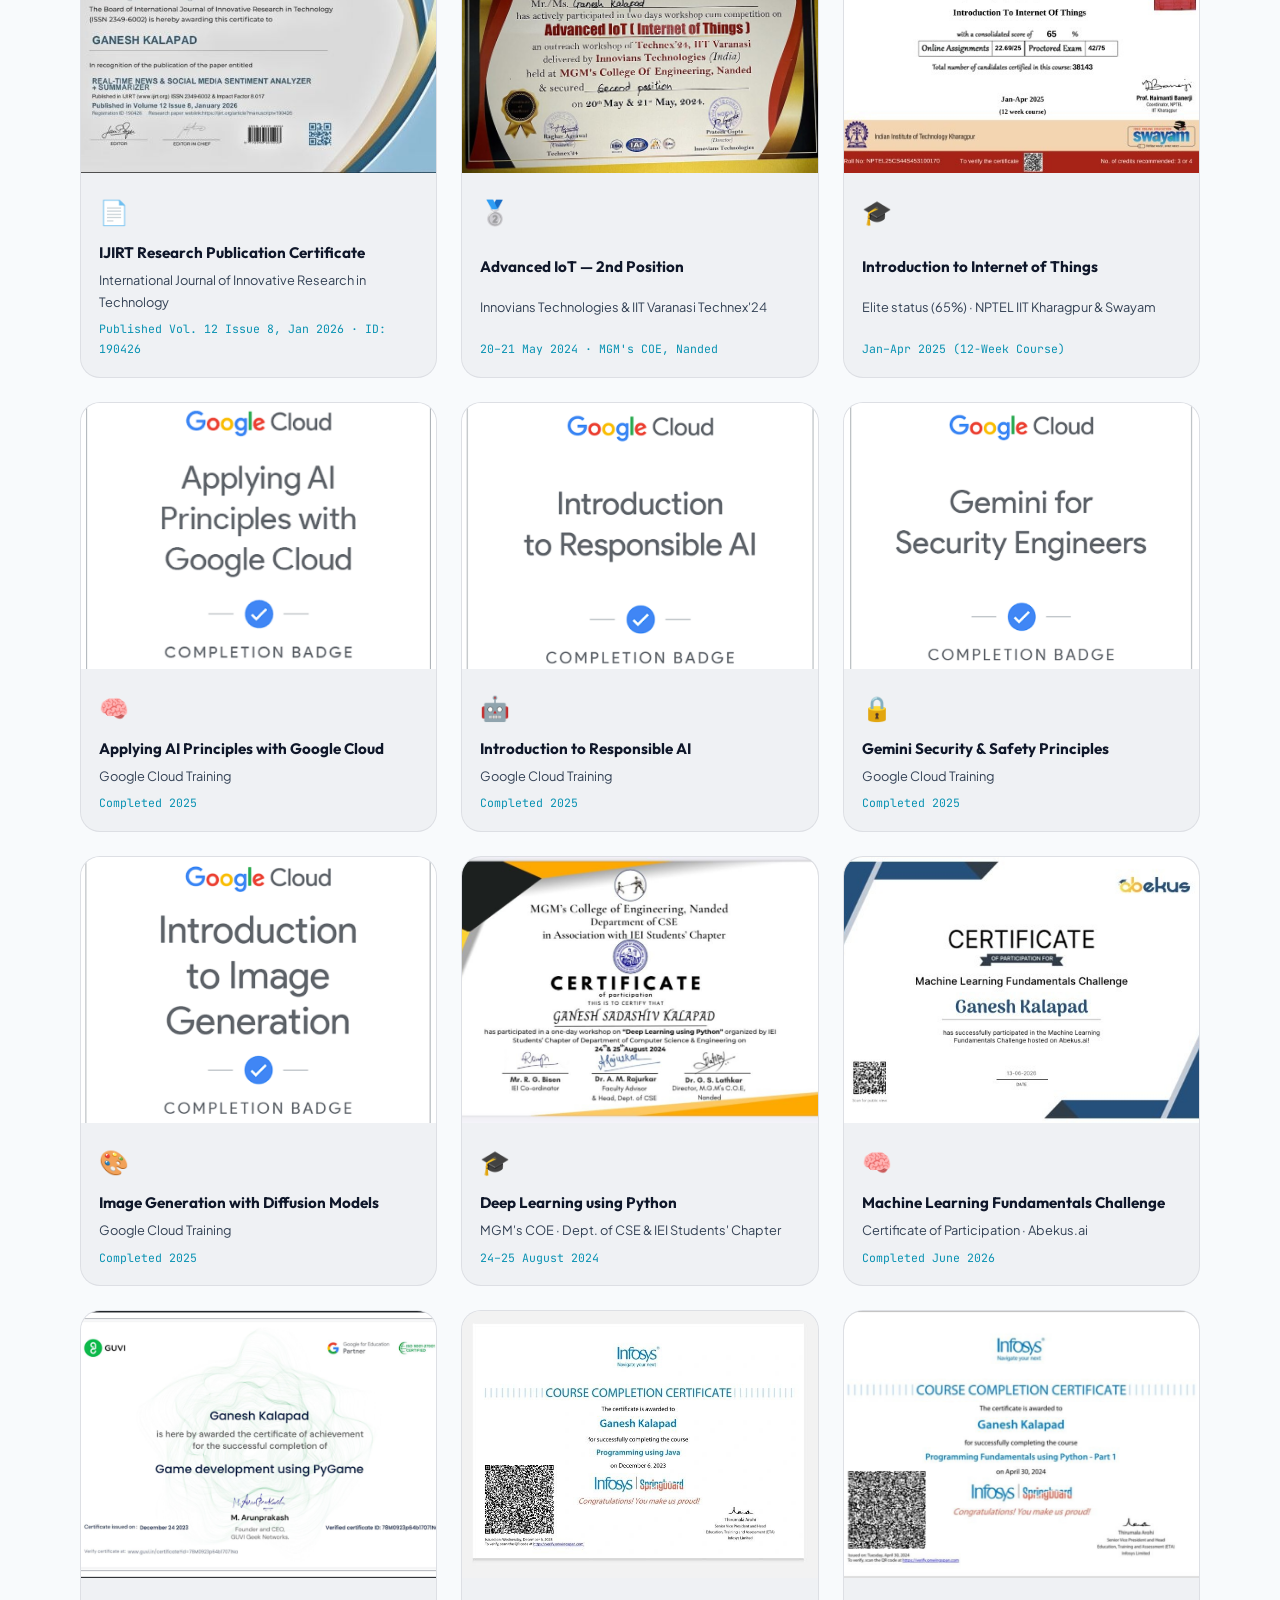
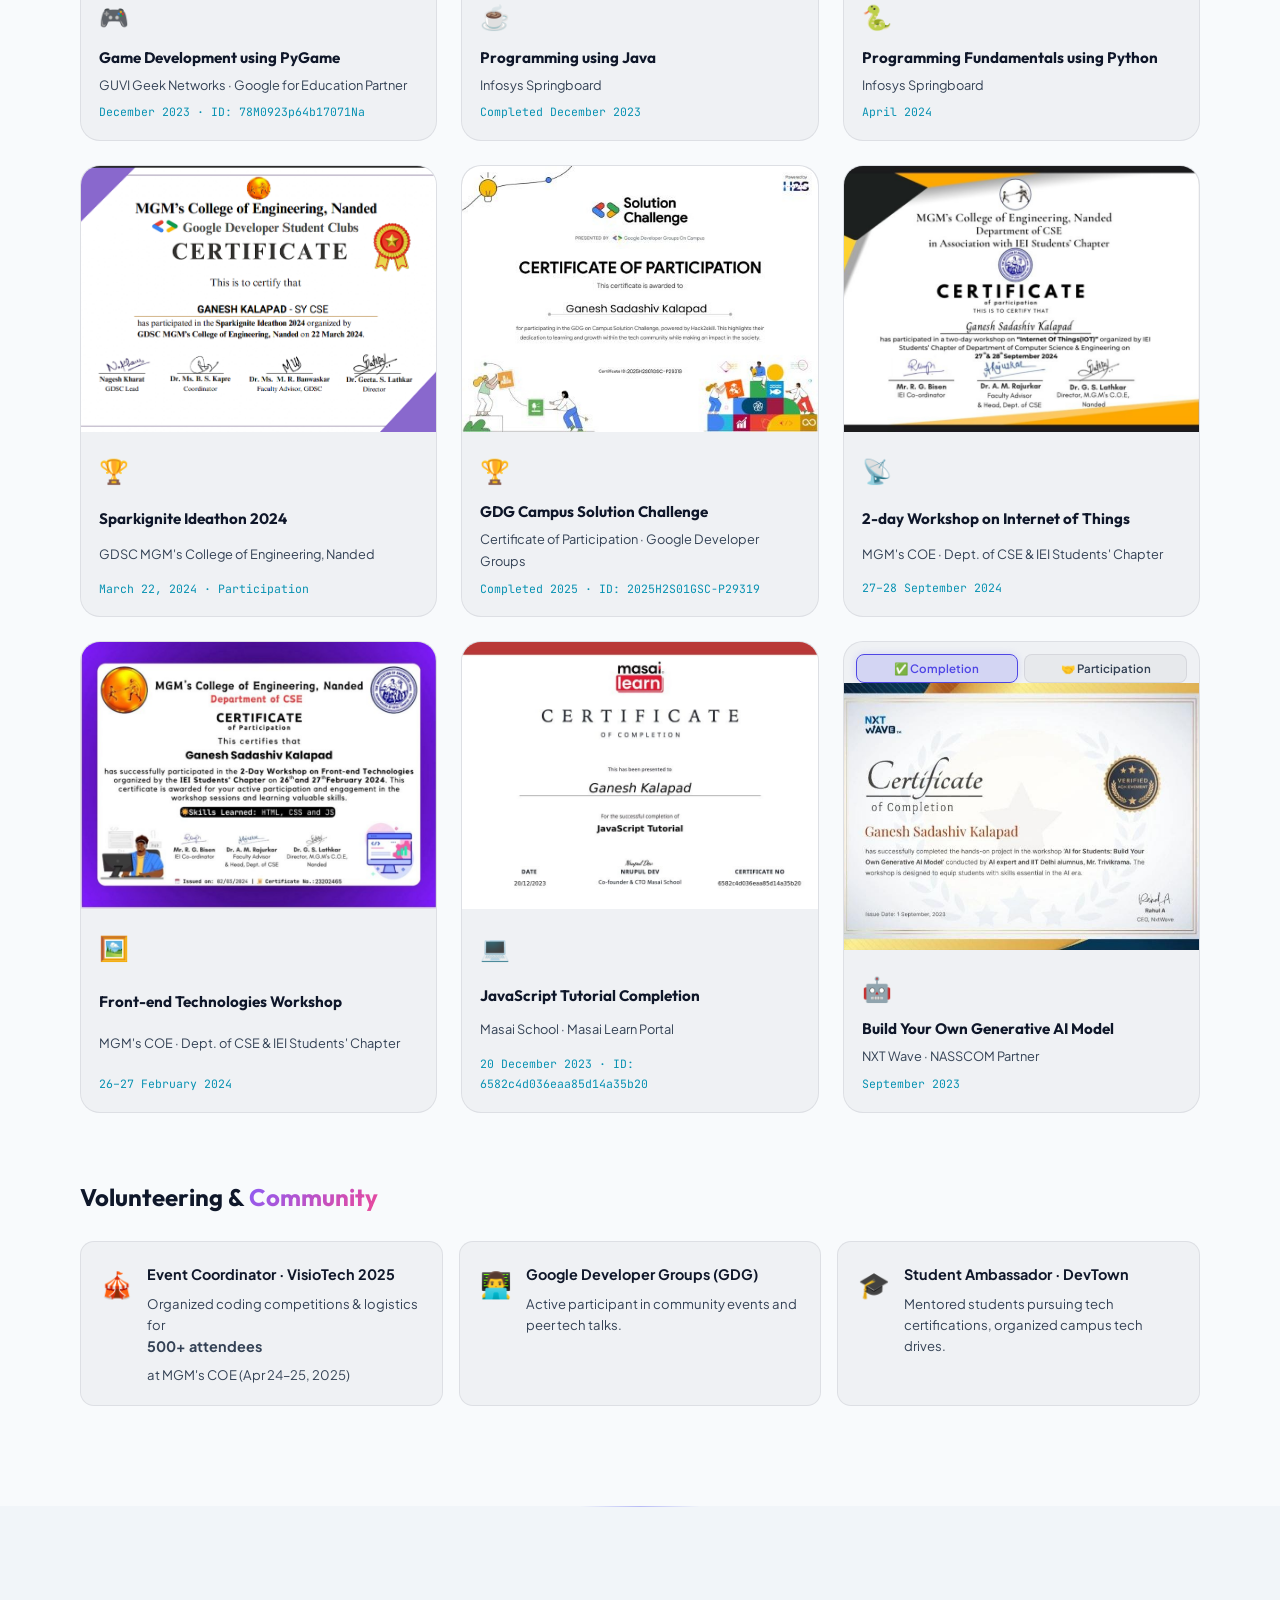
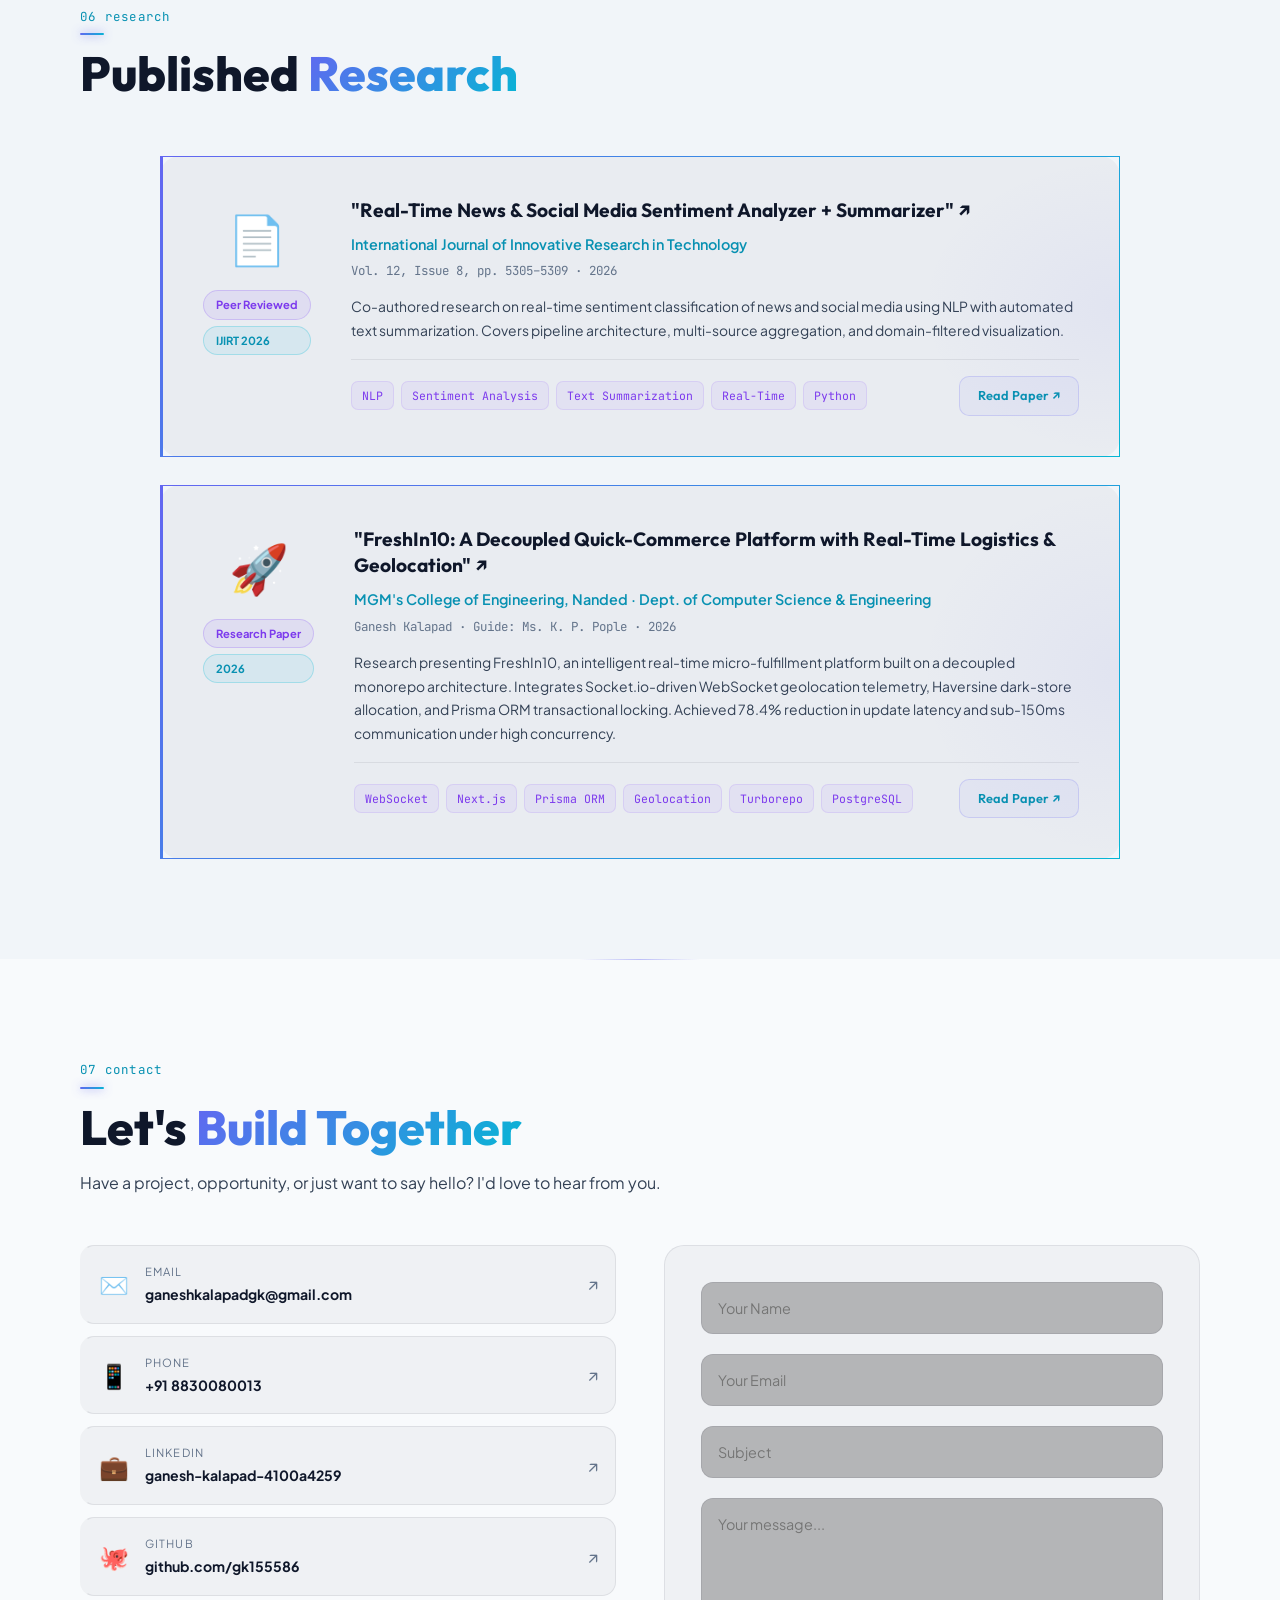
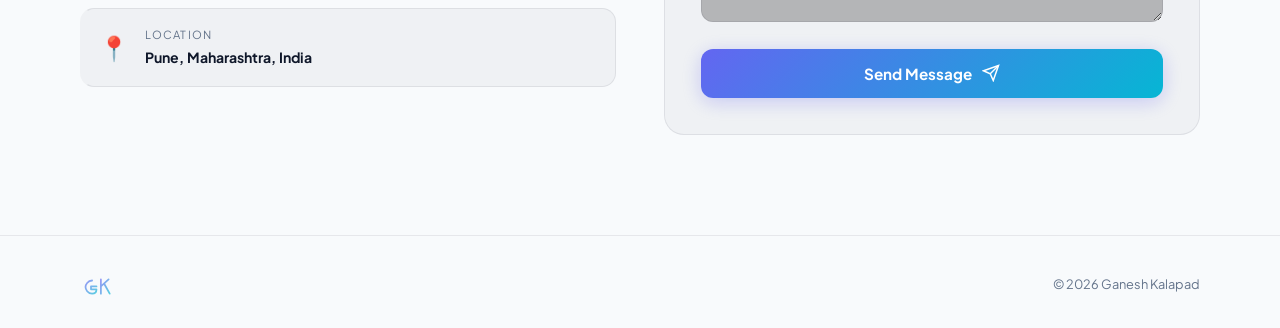
==== commit 55bf1386: "feat: implement first-load-only logo transition, logo click replay, footer SVG logo, and client-side" ====
--- a/index.html
+++ b/index.html
@@ -77,26 +77,25 @@
   <!-- ── LOADER ── -->
   <div id="loader" class="loader">
     <div class="loader-logo-wrap">
-      <svg class="gk-logo-svg" viewBox="0 0 180 100" xmlns="http://www.w3.org/2000/svg">
+      <svg class="gk-logo-svg" viewBox="0 0 200 200" xmlns="http://www.w3.org/2000/svg">
         <defs>
           <linearGradient id="logoGrad" x1="0%" y1="0%" x2="100%" y2="100%">
             <stop offset="0%" stop-color="#6366f1" />
             <stop offset="100%" stop-color="#06b6d4" />
           </linearGradient>
           <filter id="logoGlow" x="-20%" y="-20%" width="140%" height="140%">
-            <feGaussianBlur stdDeviation="4" result="blur" />
+            <feGaussianBlur stdDeviation="6" result="blur" />
             <feComposite in="SourceGraphic" in2="blur" operator="over" />
           </filter>
         </defs>
-        <!-- Glow layer -->
-        <g filter="url(#logoGlow)">
-          <!-- Letter G -->
-          <path class="gk-path gk-path-g" d="M 65 25 C 40 25, 30 45, 30 55 C 30 65, 40 85, 65 85 C 80 85, 85 75, 85 65 L 55 65 L 55 52 L 85 52" fill="none" stroke="url(#logoGrad)" stroke-width="6" stroke-linecap="round" stroke-linejoin="round" />
-          <!-- Letter K -->
-          <path class="gk-path gk-path-k" d="M 105 20 L 105 85 M 105 52 L 140 20 M 120 40 L 145 85" fill="none" stroke="url(#logoGrad)" stroke-width="6" stroke-linecap="round" stroke-linejoin="round" />
-        </g>
+        <!-- Hexagonal border path that draws itself -->
+        <polygon class="gk-hex" points="100,20 170,60 170,140 100,180 30,140 30,60" fill="none" stroke="url(#logoGrad)" stroke-width="4" filter="url(#logoGlow)" />
+        <!-- Letter G -->
+        <path class="gk-path gk-path-g" d="M 85 70 C 68 70, 60 82, 60 100 C 60 118, 68 130, 85 130 C 95 130, 100 122, 100 112 L 80 112 L 80 100 L 102 100" fill="none" stroke="url(#logoGrad)" stroke-width="6" stroke-linecap="round" stroke-linejoin="round" />
+        <!-- Letter K -->
+        <path class="gk-path gk-path-k" d="M 120 70 L 120 130 M 120 100 L 140 70 M 128 92 L 142 130" fill="none" stroke="url(#logoGrad)" stroke-width="6" stroke-linecap="round" stroke-linejoin="round" />
         <!-- Subtitle text -->
-        <text class="gk-logo-text" x="90" y="98" text-anchor="middle" fill="url(#logoGrad)">PORTFOLIO</text>
+        <text class="gk-logo-text" x="100" y="200" text-anchor="middle" fill="url(#logoGrad)">PORTFOLIO</text>
       </svg>
     </div>
   </div>
@@ -245,18 +244,13 @@
           </div>
 
           <!-- Live GitHub Stats Bento Card -->
-          <div class="bento bento-github" style="grid-column: 1 / -1; padding: 20px; display: flex; flex-direction: column; gap: 12px; background: linear-gradient(135deg, rgba(99, 102, 241, 0.06), rgba(6, 182, 212, 0.04));">
+          <div class="bento bento-github" style="grid-column: 1 / -1; padding: 24px; display: flex; flex-direction: column; gap: 16px; background: linear-gradient(135deg, rgba(99, 102, 241, 0.06), rgba(6, 182, 212, 0.04));">
             <span style="font-family: var(--font-m); font-size: 0.68rem; color: var(--text3); text-transform: uppercase; letter-spacing: 0.1em; display: block;">💻 Live GitHub Stats</span>
-            <div style="display: flex; justify-content: center; align-items: center; width: 100%; min-height: 120px;">
-              <a href="https://github.com/gk155586" target="_blank" rel="noopener" style="width: 100%; display: flex; justify-content: center; text-decoration: none;">
-                <img id="githubStatsImg" src="https://github-readme-stats.vercel.app/api?username=gk155586&show_icons=true&theme=transparent&title_color=06b6d4&icon_color=6366f1&text_color=cbd5e1&hide_border=true" alt="Ganesh Kalapad GitHub Stats" loading="lazy" style="width: 100%; max-width: 440px; height: auto;" onerror="handleGithubStatsError(this)">
-                <div id="githubStatsFallback" style="display: none; text-align: center; padding: 18px 12px; background: rgba(0,0,0,0.2); border-radius: 12px; border: 1px solid var(--border); width: 100%; max-width: 440px; box-shadow: 0 8px 32px rgba(0,0,0,0.25);">
-                  <span style="font-size: 1.4rem; display: block; margin-bottom: 6px;">🐙</span>
-                  <h4 style="font-family: var(--font-d); font-size: 0.85rem; margin-bottom: 4px; color: var(--text); font-weight: 700;">@gk155586 on GitHub</h4>
-                  <p style="font-size: 0.75rem; color: var(--text2); line-height: 1.5; margin-bottom: 12px;">Active in Full-Stack, Java Backend, and Real-Time Systems. Click to explore my 20+ projects and contributions directly on GitHub!</p>
-                  <span style="display: inline-flex; align-items: center; gap: 4px; font-size: 0.72rem; color: var(--cyan); font-weight: 600;">Visit Profile ↗</span>
-                </div>
-              </a>
+            <div id="githubStatsContainer" style="width: 100%; display: flex; flex-direction: column; align-items: center; justify-content: center; min-height: 120px;">
+              <div class="github-stats-loading" style="text-align: center; color: var(--text3); font-size: 0.8rem; padding: 20px;">
+                <div class="spinner-small" style="width: 24px; height: 24px; border: 2.5px solid rgba(99,102,241,0.1); border-top-color: var(--cyan); border-radius: 50%; animation: spinLogo 1s linear infinite; margin: 0 auto 10px;"></div>
+                Syncing live profile metrics...
+              </div>
             </div>
           </div>
         </div>
@@ -1192,11 +1186,23 @@
     </div>
   </section>
 
-  <!-- ── FOOTER ── -->
   <footer class="footer">
     <div class="container">
       <div class="footer-inner">
-        <span class="footer-brand">{ GK }</span>
+        <span class="footer-brand">
+          <svg class="gk-nav-logo" viewBox="0 0 160 100" xmlns="http://www.w3.org/2000/svg" style="height: 22px; width: auto; opacity: 0.65; vertical-align: middle; transition: opacity 0.3s;">
+            <defs>
+              <linearGradient id="footerLogoGrad" x1="0%" y1="0%" x2="100%" y2="100%">
+                <stop offset="0%" stop-color="#6366f1" />
+                <stop offset="100%" stop-color="#06b6d4" />
+              </linearGradient>
+            </defs>
+            <!-- Letter G -->
+            <path d="M 55 25 C 35 25, 25 45, 25 55 C 25 65, 35 85, 55 85 C 70 85, 75 75, 75 65 L 50 65 L 50 52 L 75 52" fill="none" stroke="url(#footerLogoGrad)" stroke-width="8" stroke-linecap="round" stroke-linejoin="round" />
+            <!-- Letter K -->
+            <path d="M 95 20 L 95 85 M 95 52 L 130 20 M 110 40 L 135 85" fill="none" stroke="url(#footerLogoGrad)" stroke-width="8" stroke-linecap="round" stroke-linejoin="round" />
+          </svg>
+        </span>
         <span class="footer-copy">© 2026 Ganesh Kalapad</span>
       </div>
     </div>
--- a/style.css
+++ b/style.css
@@ -138,33 +138,38 @@
   align-items: center;
 }
 .gk-logo-svg {
-  width: 100%;
-  height: auto;
+  width: 140px;
+  height: 140px;
+}
+.gk-hex {
+  stroke-dasharray: 600;
+  stroke-dashoffset: 600;
+  animation: drawHex 2.2s cubic-bezier(0.4, 0, 0.2, 1) forwards;
 }
 .gk-path {
-  stroke-dasharray: 400;
-  stroke-dashoffset: 400;
-  animation: drawLogo 2.5s cubic-bezier(0.4, 0, 0.2, 1) forwards;
+  stroke-dasharray: 300;
+  stroke-dashoffset: 300;
 }
 .gk-path-g {
-  animation-delay: 0.1s;
+  animation: drawPath 1.6s cubic-bezier(0.4, 0, 0.2, 1) 0.6s forwards;
 }
 .gk-path-k {
-  animation-delay: 0.7s;
+  animation: drawPath 1.6s cubic-bezier(0.4, 0, 0.2, 1) 1.2s forwards;
 }
 .gk-logo-text {
   font-family: var(--font-m);
-  font-size: 10px;
+  font-size: 11px;
   font-weight: 800;
-  letter-spacing: 0.4em;
+  letter-spacing: 0.45em;
   opacity: 0;
   transform: translateY(5px);
   animation: fadeText 1.2s ease 1.8s forwards;
 }
-@keyframes drawLogo {
-  to {
-    stroke-dashoffset: 0;
-  }
+@keyframes drawHex {
+  to { stroke-dashoffset: 0; }
+}
+@keyframes drawPath {
+  to { stroke-dashoffset: 0; }
 }
 @keyframes fadeText {
   to {
@@ -1925,4 +1930,108 @@
   }
 }
 
-
+/* ── Live GitHub Stats Custom Layout ── */
+.github-stats-grid {
+  display: grid;
+  grid-template-columns: repeat(4, 1fr);
+  gap: 16px;
+  width: 100%;
+  margin-bottom: 12px;
+}
+.gs-card {
+  background: var(--surface);
+  border: 1px solid var(--border);
+  border-radius: 12px;
+  padding: 16px;
+  text-align: center;
+  display: flex;
+  flex-direction: column;
+  justify-content: center;
+  align-items: center;
+  transition: all 0.3s var(--ease);
+}
+.gs-card:hover {
+  border-color: var(--cyan);
+  transform: translateY(-2px);
+  background: rgba(99,102,241,0.04);
+}
+.gs-num {
+  font-family: var(--font-d);
+  font-size: 1.8rem;
+  font-weight: 800;
+  background: var(--grad);
+  -webkit-background-clip: text;
+  -webkit-text-fill-color: transparent;
+  background-clip: text;
+  line-height: 1.2;
+  margin-bottom: 4px;
+}
+.gs-languages {
+  font-family: var(--font-d);
+  font-size: 0.9rem;
+  font-weight: 700;
+  color: var(--cyan);
+  line-height: 1.2;
+  margin-bottom: 4px;
+  white-space: nowrap;
+  overflow: hidden;
+  text-overflow: ellipsis;
+  max-width: 100%;
+}
+.gs-label {
+  font-size: 0.65rem;
+  color: var(--text3);
+  text-transform: uppercase;
+  letter-spacing: 0.05em;
+}
+.gs-btn {
+  display: inline-flex;
+  align-items: center;
+  justify-content: center;
+  gap: 6px;
+  padding: 10px 24px;
+  border-radius: 10px;
+  background: var(--grad);
+  color: white;
+  font-size: 0.8rem;
+  font-weight: 700;
+  text-decoration: none;
+  box-shadow: 0 4px 15px rgba(99, 102, 241, 0.25);
+  transition: all 0.3s;
+  margin-top: 8px;
+}
+.gs-btn:hover {
+  transform: translateY(-1px);
+  box-shadow: 0 6px 20px rgba(99, 102, 241, 0.4);
+}
+.github-stats-fallback-card {
+  text-align: center;
+  padding: 24px;
+  border: 1px solid var(--border);
+  background: var(--surface);
+  border-radius: 12px;
+  width: 100%;
+}
+.github-stats-fallback-card h4 {
+  font-family: var(--font-d);
+  font-size: 1.05rem;
+  font-weight: 700;
+  margin-bottom: 8px;
+}
+.github-stats-fallback-card p {
+  font-size: 0.8rem;
+  color: var(--text2);
+  margin-bottom: 16px;
+}
+@keyframes spinLogo {
+  to { transform: rotate(360deg); }
+}
+
+@media (max-width: 768px) {
+  .github-stats-grid {
+    grid-template-columns: repeat(2, 1fr) !important;
+    gap: 12px;
+  }
+}
+
+
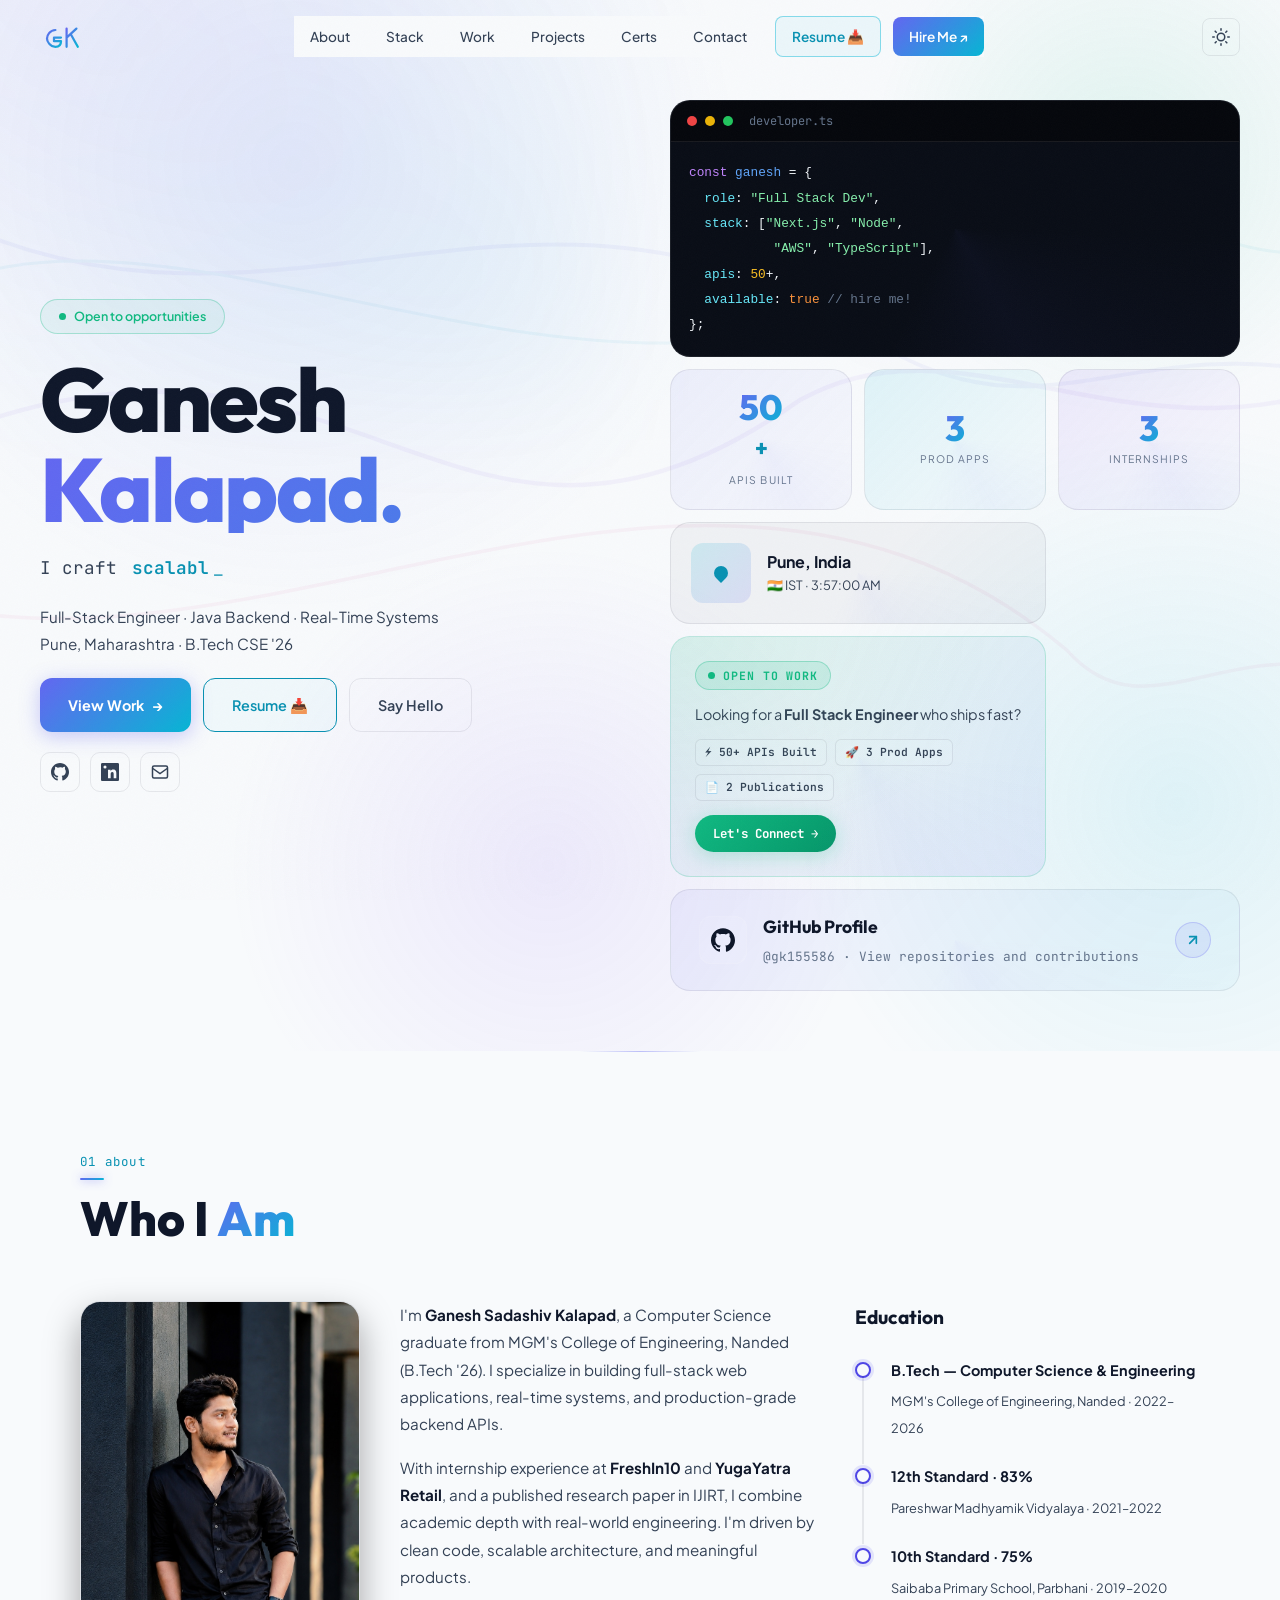
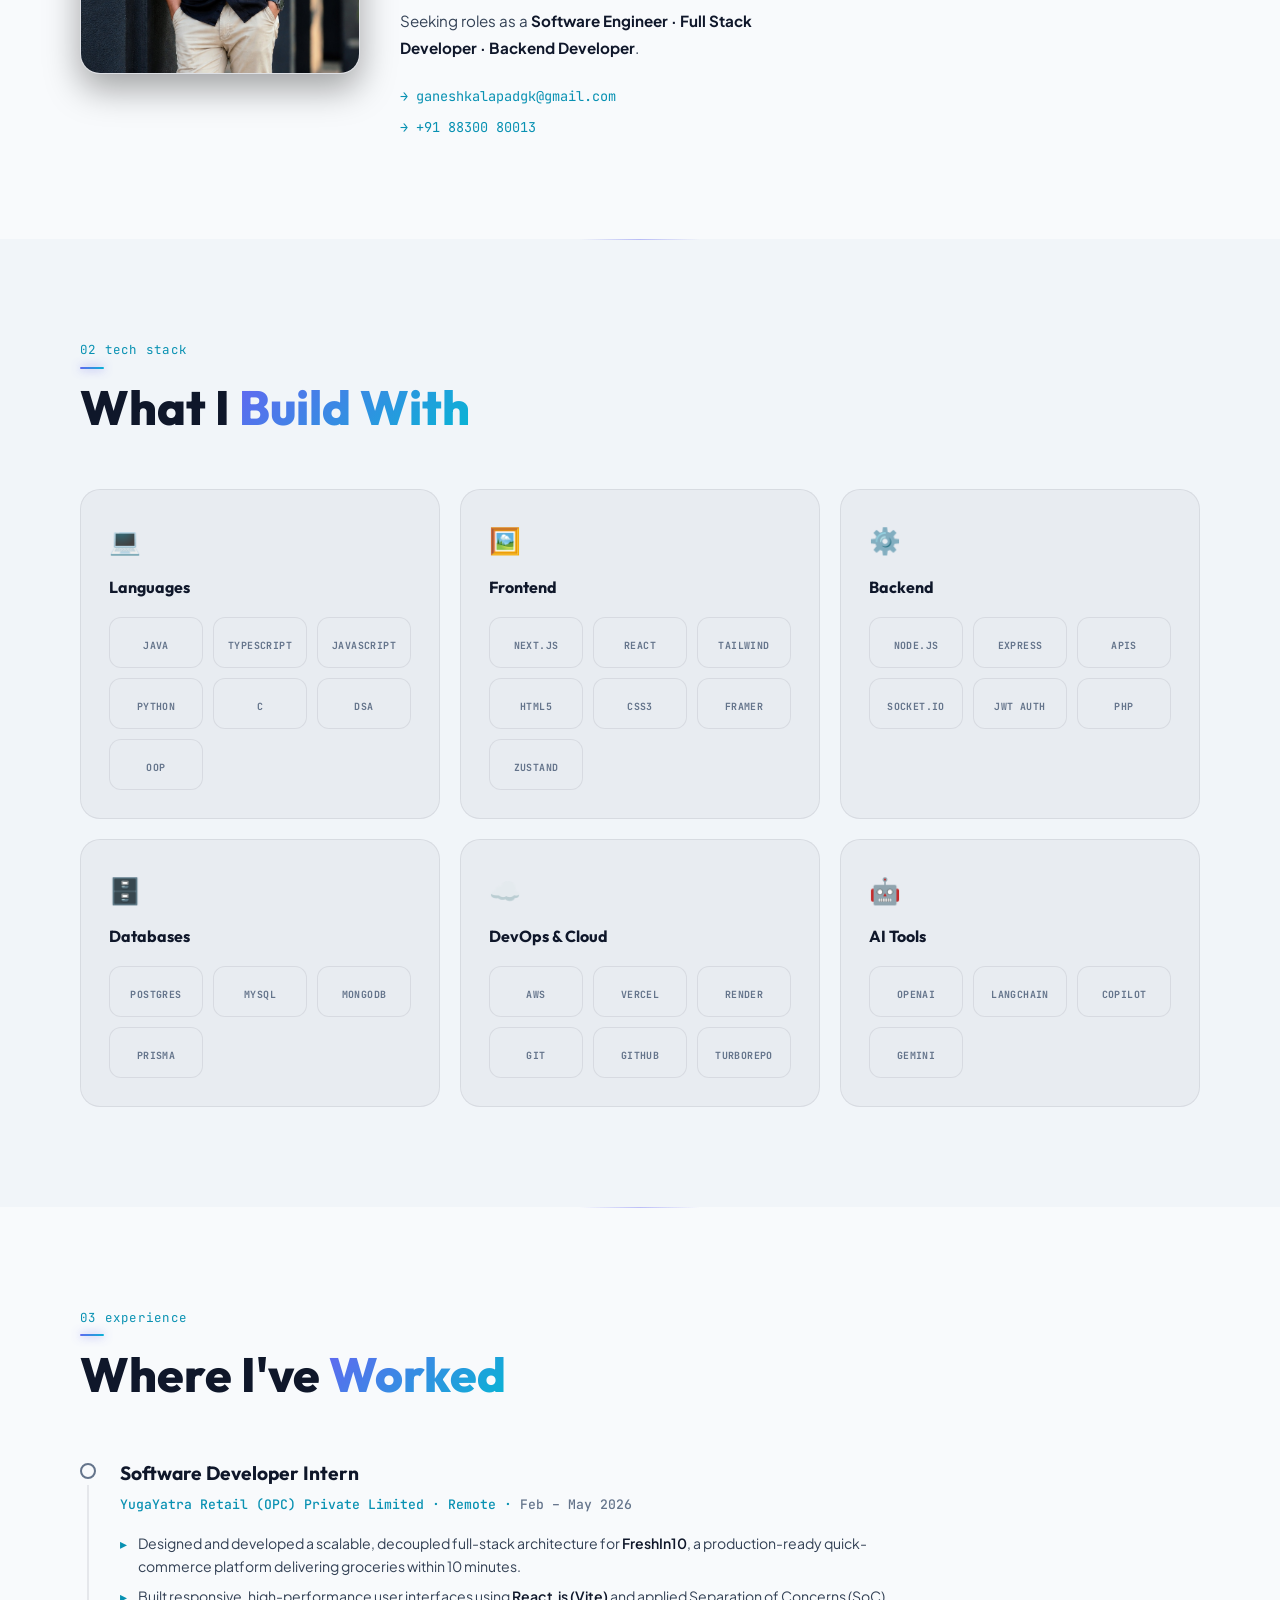
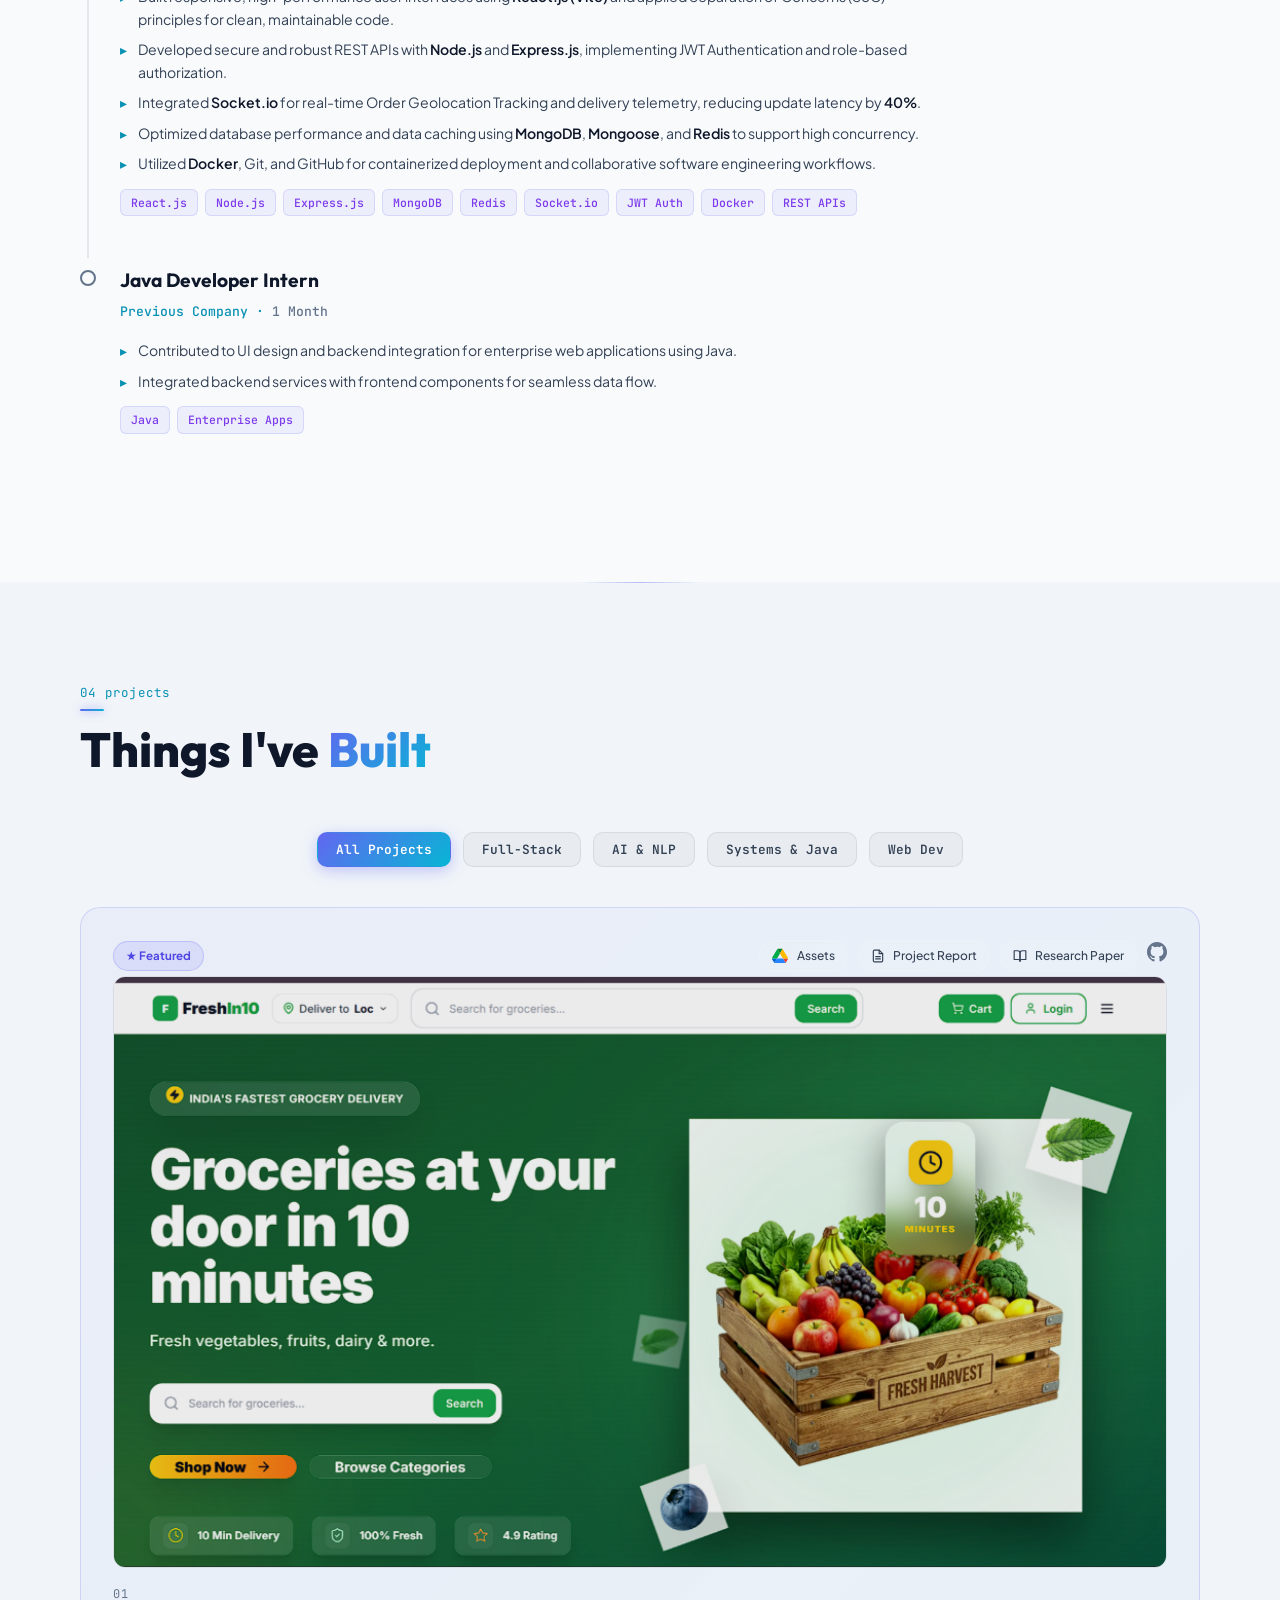
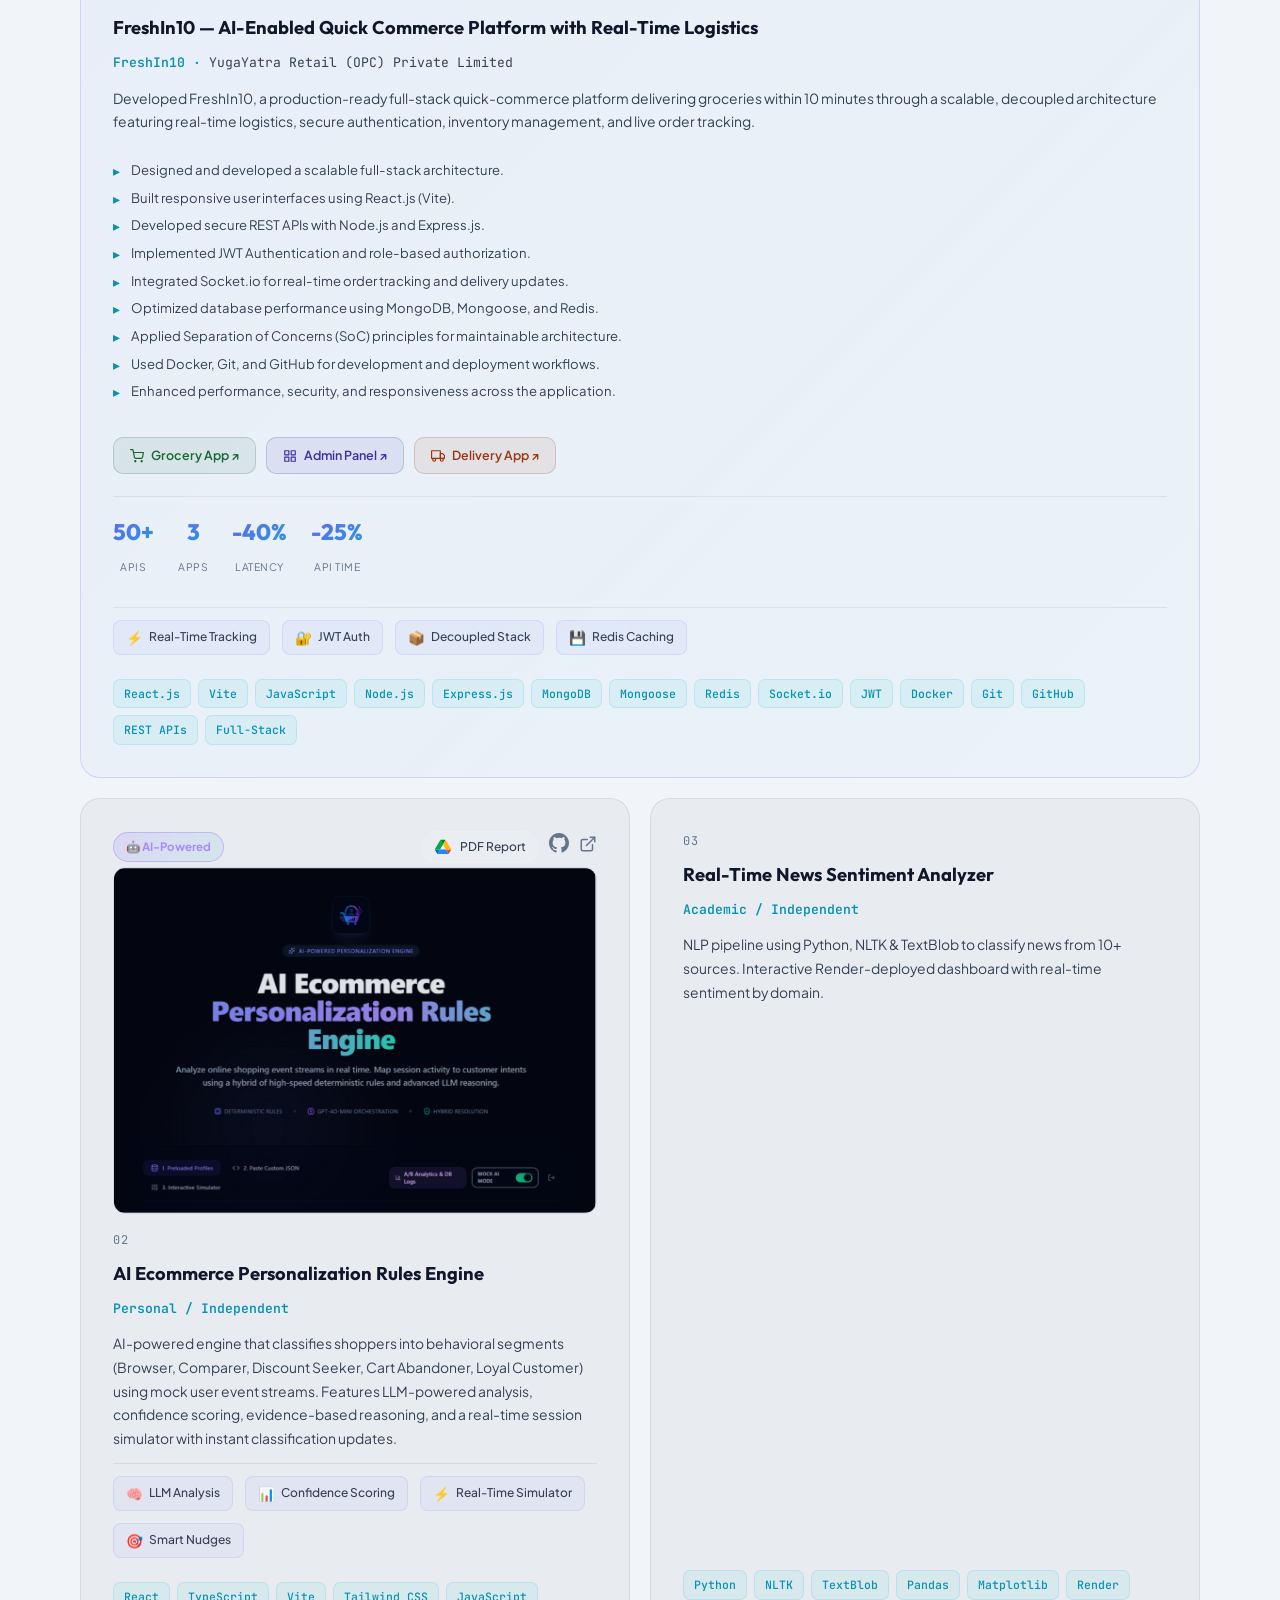
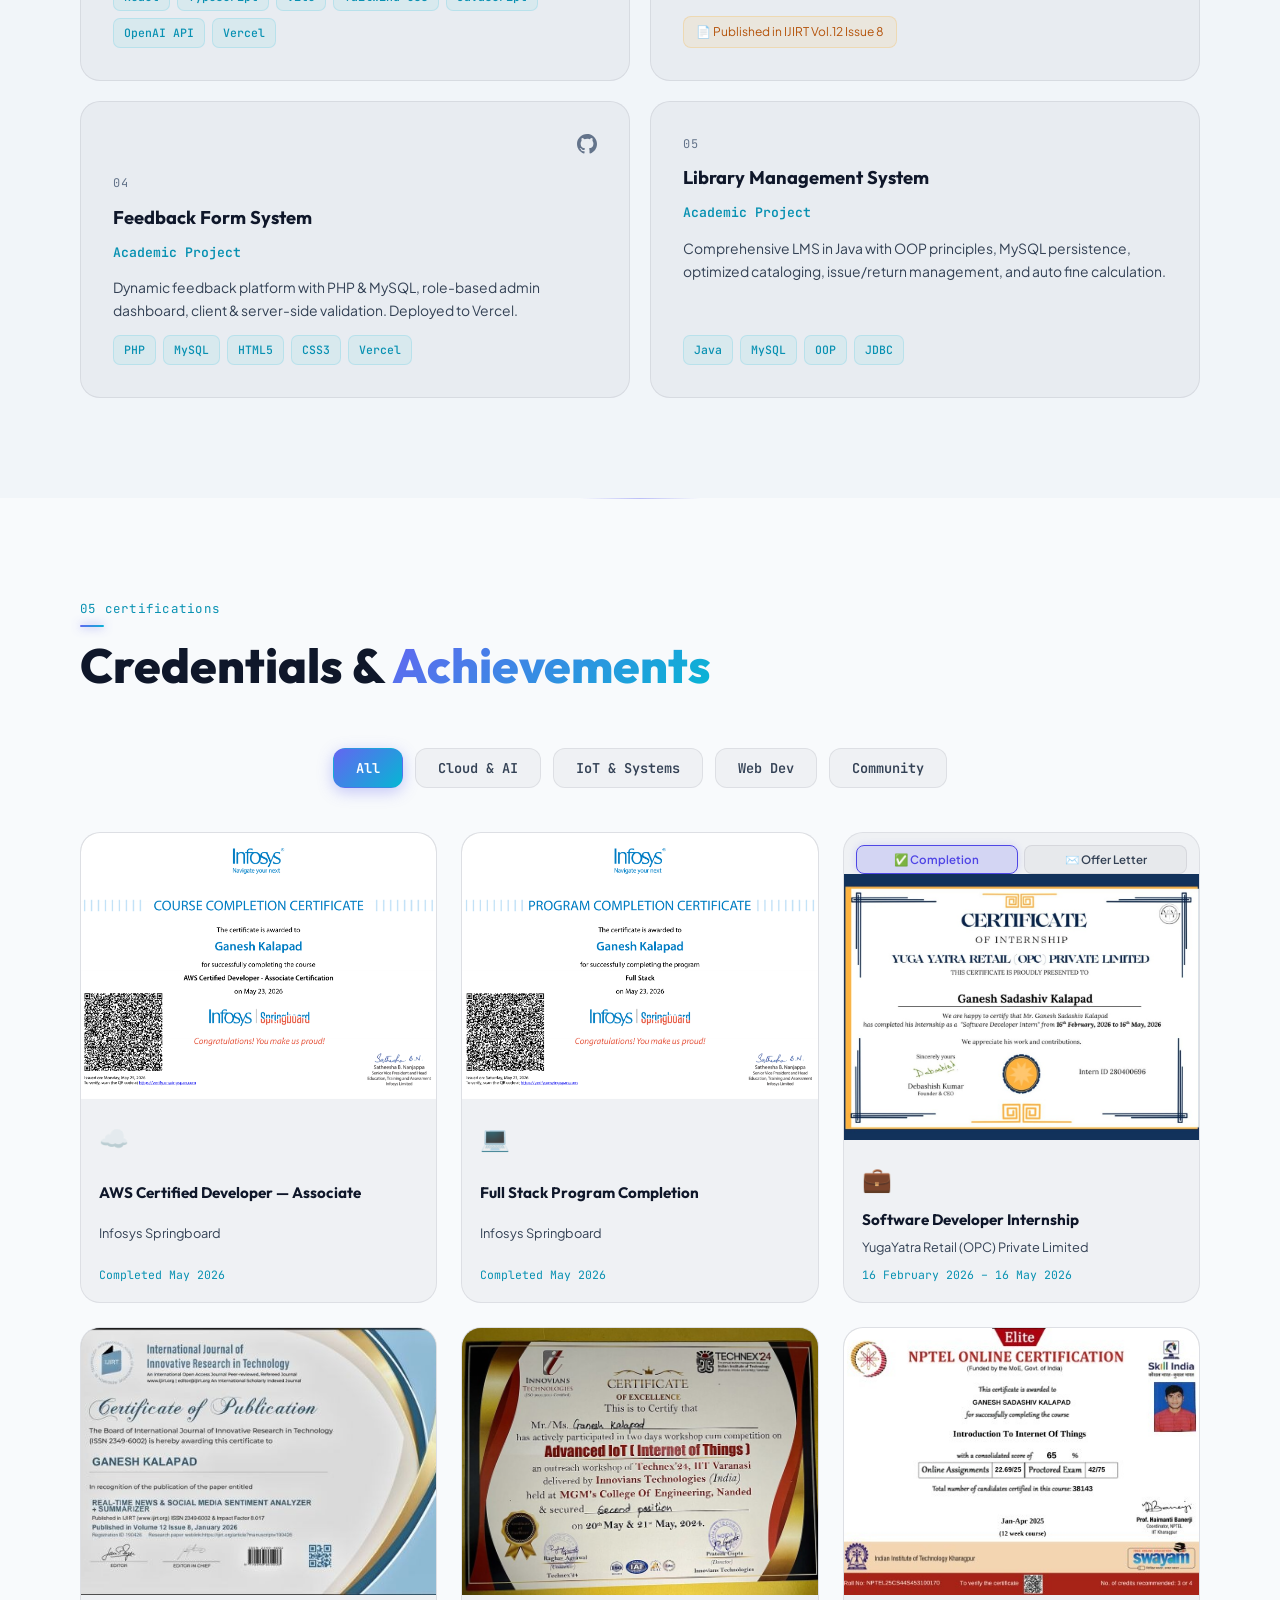
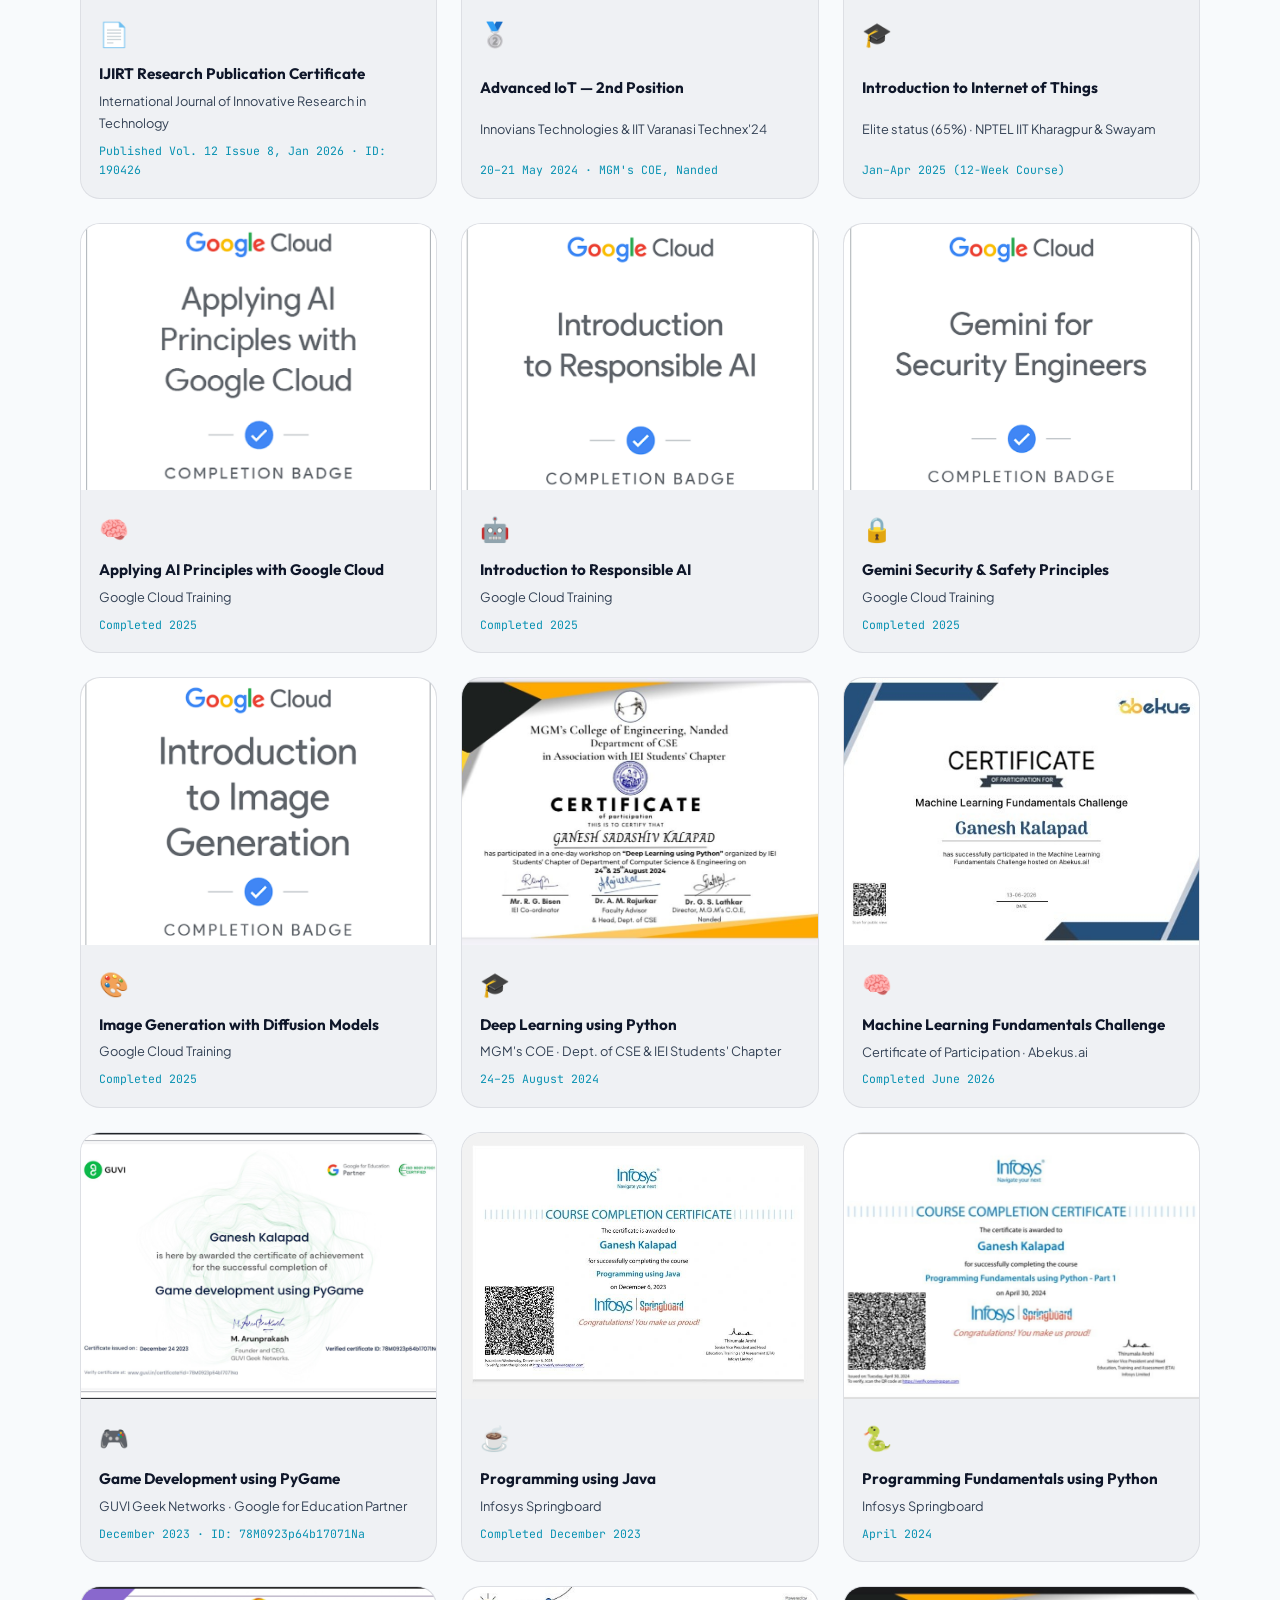
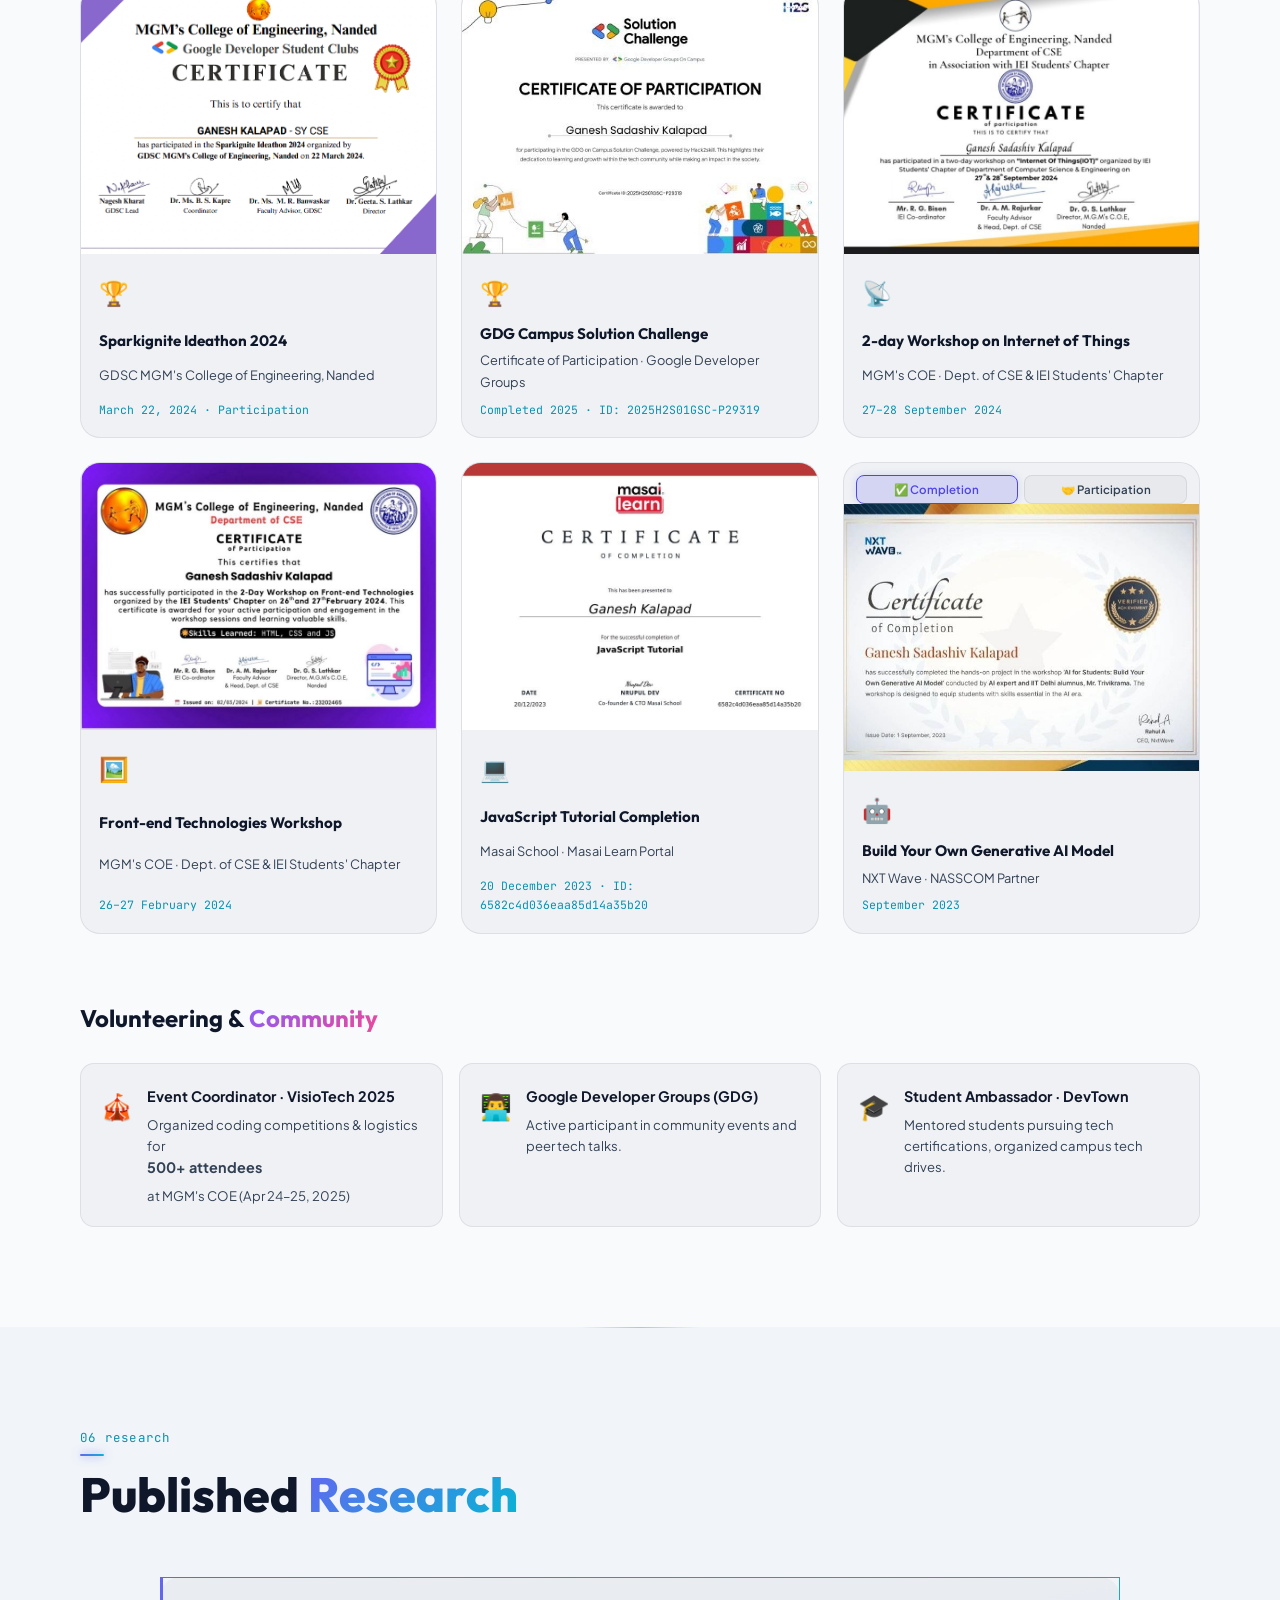
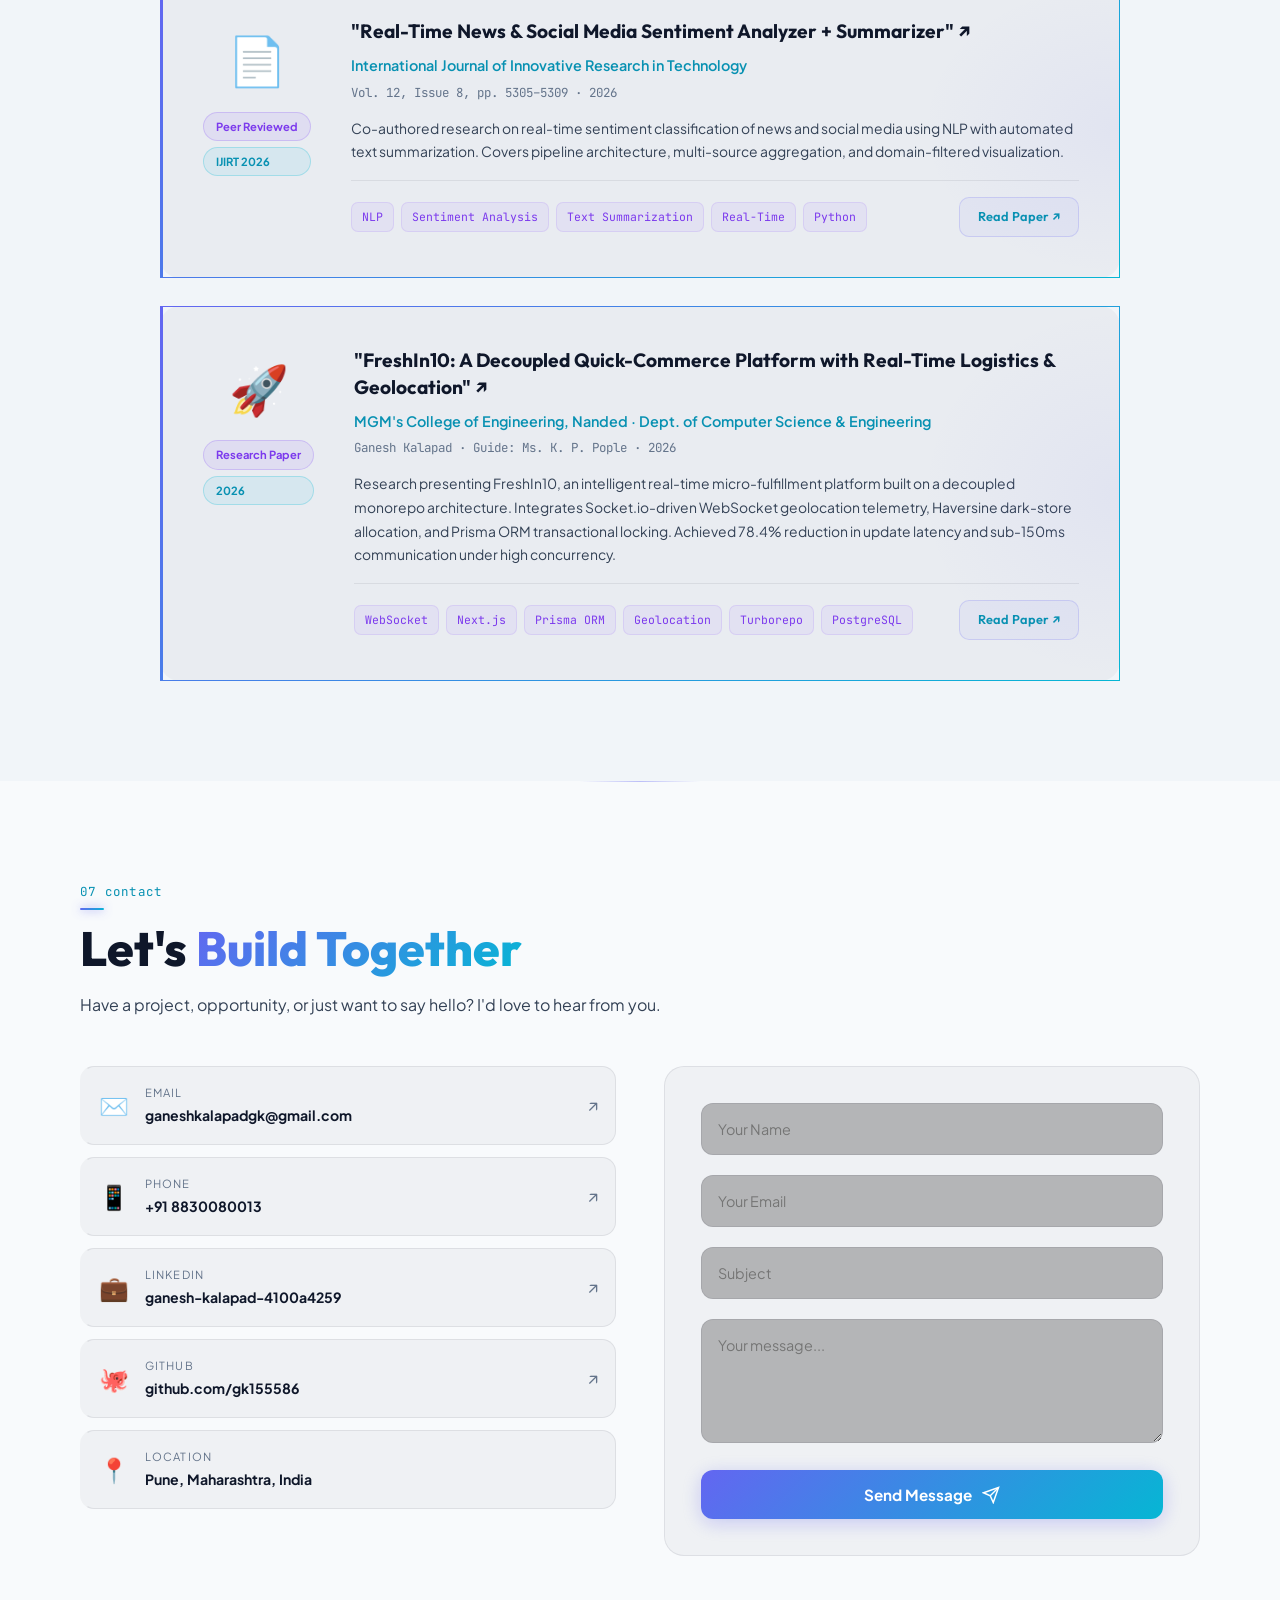
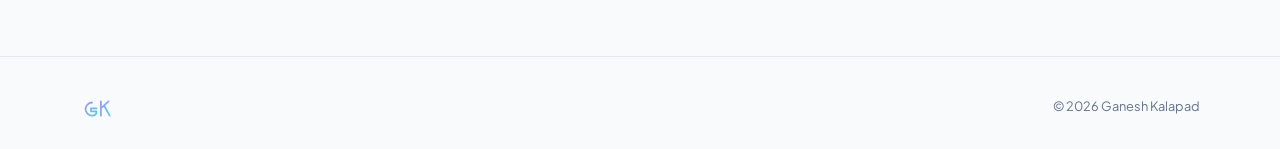
==== commit 29d8e2a6: "feat: add neon waves glowing background and update github stats block to a simple direct link profil" ====
--- a/index.html
+++ b/index.html
@@ -100,6 +100,31 @@
     </div>
   </div>
 
+  <!-- Glowing neon waves background overlay -->
+  <div class="neon-waves-bg">
+    <svg width="100%" height="100%" viewBox="0 0 1440 900" preserveAspectRatio="none" fill="none" xmlns="http://www.w3.org/2000/svg">
+      <g opacity="0.12" filter="url(#glow)">
+        <!-- Wave 1 (Indigo/Blue) -->
+        <path d="M-100 200 C300 400, 600 100, 1000 350 C1200 450, 1300 300, 1600 400" stroke="#6366f1" stroke-width="4" stroke-linecap="round"/>
+        <!-- Wave 2 (Cyan) -->
+        <path d="M-100 300 C200 150, 700 500, 1100 250 C1300 120, 1400 350, 1600 200" stroke="#06b6d4" stroke-width="3" stroke-linecap="round"/>
+        <!-- Wave 3 (Violet/Pink) -->
+        <path d="M-100 450 C400 250, 500 650, 900 400 C1100 300, 1300 500, 1600 350" stroke="#8b5cf6" stroke-width="4.5" stroke-linecap="round"/>
+        <!-- Wave 4 (Pink/Amber) -->
+        <path d="M-100 600 C300 700, 800 350, 1200 650 C1300 750, 1400 600, 1600 700" stroke="#ec4899" stroke-width="3.5" stroke-linecap="round"/>
+      </g>
+      <defs>
+        <filter id="glow" x="-20%" y="-20%" width="140%" height="140%" filterUnits="userSpaceOnUse" color-interpolation-filters="sRGB">
+          <feGaussianBlur stdDeviation="35" result="blur"/>
+          <feMerge>
+            <feMergeNode in="blur"/>
+            <feMergeNode in="SourceGraphic"/>
+          </feMerge>
+        </filter>
+      </defs>
+    </svg>
+  </div>
+
 
 
   <!-- ── SCROLL PROGRESS ── -->
@@ -243,16 +268,21 @@
             <a href="mailto:ganeshkalapadgk@gmail.com" class="hire-cta">Let's Connect →</a>
           </div>
 
-          <!-- Live GitHub Stats Bento Card -->
-          <div class="bento bento-github" style="grid-column: 1 / -1; padding: 24px; display: flex; flex-direction: column; gap: 16px; background: linear-gradient(135deg, rgba(99, 102, 241, 0.06), rgba(6, 182, 212, 0.04));">
-            <span style="font-family: var(--font-m); font-size: 0.68rem; color: var(--text3); text-transform: uppercase; letter-spacing: 0.1em; display: block;">💻 Live GitHub Stats</span>
-            <div id="githubStatsContainer" style="width: 100%; display: flex; flex-direction: column; align-items: center; justify-content: center; min-height: 120px;">
-              <div class="github-stats-loading" style="text-align: center; color: var(--text3); font-size: 0.8rem; padding: 20px;">
-                <div class="spinner-small" style="width: 24px; height: 24px; border: 2.5px solid rgba(99,102,241,0.1); border-top-color: var(--cyan); border-radius: 50%; animation: spinLogo 1s linear infinite; margin: 0 auto 10px;"></div>
-                Syncing live profile metrics...
+          <!-- GitHub Profile Link Bento Card -->
+          <a href="https://github.com/gk155586" target="_blank" rel="noopener" class="bento bento-github-link reveal" style="grid-column: 1 / -1; padding: 22px 28px; display: flex; align-items: center; justify-content: space-between; background: linear-gradient(135deg, rgba(99, 102, 241, 0.08), rgba(6, 182, 212, 0.03)); text-decoration: none; transition: all 0.3s ease;">
+            <div style="display: flex; align-items: center; gap: 16px;">
+              <div style="width: 48px; height: 48px; border-radius: 12px; background: rgba(255,255,255,0.06); border: 1px solid rgba(255,255,255,0.1); display: flex; align-items: center; justify-content: center; color: var(--text); flex-shrink: 0;">
+                <svg width="24" height="24" viewBox="0 0 24 24" fill="currentColor"><path d="M12 .297c-6.63 0-12 5.373-12 12 0 5.303 3.438 9.8 8.205 11.385.6.113.82-.258.82-.577 0-.285-.01-1.04-.015-2.04-3.338.724-4.042-1.61-4.042-1.61C4.422 18.07 3.633 17.7 3.633 17.7c-1.087-.744.084-.729.084-.729 1.205.084 1.838 1.236 1.838 1.236 1.07 1.835 2.809 1.305 3.495.998.108-.776.417-1.305.76-1.605-2.665-.3-5.466-1.332-5.466-5.93 0-1.31.465-2.38 1.235-3.22-.135-.303-.54-1.523.105-3.176 0 0 1.005-.322 3.3 1.23.96-.267 1.98-.399 3-.405 1.02.006 2.04.138 3 .405 2.28-1.552 3.285-1.23 3.285-1.23.645 1.653.24 2.873.12 3.176.765.84 1.23 1.91 1.23 3.22 0 4.61-2.805 5.625-5.475 5.92.42.36.81 1.096.81 2.22 0 1.606-.015 2.896-.015 3.286 0 .315.21.69.825.57C20.565 22.092 24 17.592 24 12.297c0-6.627-5.373-12-12-12"/></svg>
               </div>
-            </div>
-          </div>
+              <div style="display: flex; flex-direction: column; gap: 4px;">
+                <span style="font-family: var(--font-d); font-size: 1.1rem; font-weight: 700; color: var(--text);">GitHub Profile</span>
+                <span style="font-family: var(--font-m); font-size: 0.8rem; color: var(--text3);">@gk155586 · View repositories and contributions</span>
+              </div>
+            </div>
+            <div class="bento-gh-arrow" style="display: flex; align-items: center; justify-content: center; width: 36px; height: 36px; border-radius: 50%; background: rgba(99,102,241,0.1); border: 1px solid rgba(99,102,241,0.25); color: var(--cyan); transition: all 0.3s ease;">
+              <svg width="16" height="16" viewBox="0 0 24 24" fill="none" stroke="currentColor" stroke-width="2.5" stroke-linecap="round" stroke-linejoin="round"><line x1="7" y1="17" x2="17" y2="7"></line><polyline points="7 7 17 7 17 17"></polyline></svg>
+            </div>
+          </a>
         </div>
       </div>
     </div>
--- a/style.css
+++ b/style.css
@@ -383,7 +383,7 @@
   overflow:hidden;
   transition:all .3s var(--ease);
 }
-.bento:hover { border-color:var(--border-h); transform:translateY(-2px); }
+.bento:hover { border-color:var(--border-h); }
 
 .bento-code {
   grid-column:1/-1; padding:0;
@@ -629,7 +629,7 @@
   border-radius:var(--r2); padding:28px;
   transition:all .3s var(--ease);
 }
-.stack-card:hover { border-color:var(--border-h); transform:translateY(-4px); box-shadow:0 8px 40px rgba(99,102,241,.1); }
+.stack-card:hover { border-color:var(--border-h); box-shadow:0 8px 40px rgba(99,102,241,.1); }
 .stack-icon { font-size:1.6rem; margin-bottom:12px; }
 .stack-card h3 { font-family:var(--font-d); font-size:1rem; font-weight:700; margin-bottom:16px; }
 .tags { display:flex; flex-wrap:wrap; gap:7px; }
@@ -792,7 +792,7 @@
   transform: scale(0.95);
   pointer-events: none;
 }
-.proj-card:hover { border-color:var(--border-h); transform:translateY(-4px); }
+.proj-card:hover { border-color:var(--border-h); }
 .proj-glow {
   position:absolute; inset:0; pointer-events:none;
   background:radial-gradient(circle at var(--mx,50%) var(--my,50%), rgba(99,102,241,.06) 0%, transparent 60%);
@@ -991,7 +991,6 @@
 }
 .cert-card--real:hover {
   border-color: var(--border-h);
-  transform: translateY(-5px);
   box-shadow: 0 16px 40px rgba(0, 0, 0, 0.4);
 }
 
@@ -1124,7 +1123,7 @@
   gap: 8px;
   transition: all 0.3s var(--ease);
 }
-.cert-card--badge:hover { border-color:var(--border-h); transform:translateY(-5px); }
+.cert-card--badge:hover { border-color:var(--border-h); }
 .cert-badge-glow {
   position:absolute; top:-40px; right:-40px;
   width:120px; height:120px; border-radius:50%;
@@ -1152,7 +1151,7 @@
   border-radius:var(--r); padding:20px;
   transition:all .3s;
 }
-.vol-card:hover { border-color:var(--border-h); transform:translateY(-3px); }
+.vol-card:hover { border-color:var(--border-h); }
 .vol-icon { font-size:1.6rem; flex-shrink:0; }
 .vol-card strong { display:block; font-size:.9rem; margin-bottom:6px; }
 .vol-card p { font-size:.82rem; color:var(--text2); line-height:1.6; }
@@ -2027,11 +2026,33 @@
   to { transform: rotate(360deg); }
 }
 
-@media (max-width: 768px) {
-  .github-stats-grid {
-    grid-template-columns: repeat(2, 1fr) !important;
-    gap: 12px;
-  }
-}
-
-
+/* ── Neon Waves Background Overlay ── */
+.neon-waves-bg {
+  position: fixed;
+  inset: 0;
+  z-index: -1;
+  pointer-events: none;
+  overflow: hidden;
+  opacity: 0.95;
+}
+.neon-waves-bg svg {
+  width: 100%;
+  height: 100%;
+}
+html[data-theme="light"] .neon-waves-bg {
+  opacity: 0.45;
+  filter: saturate(0.85);
+}
+
+/* ── GitHub Profile Link Bento Card Hover Effects ── */
+.bento-github-link:hover {
+  background: linear-gradient(135deg, rgba(99, 102, 241, 0.12), rgba(6, 182, 212, 0.06)) !important;
+  border-color: rgba(99, 102, 241, 0.35) !important;
+}
+.bento-github-link:hover .bento-gh-arrow {
+  transform: translate(3px, -3px);
+  background: rgba(99,102,241,0.2) !important;
+  color: var(--indigo) !important;
+}
+
+
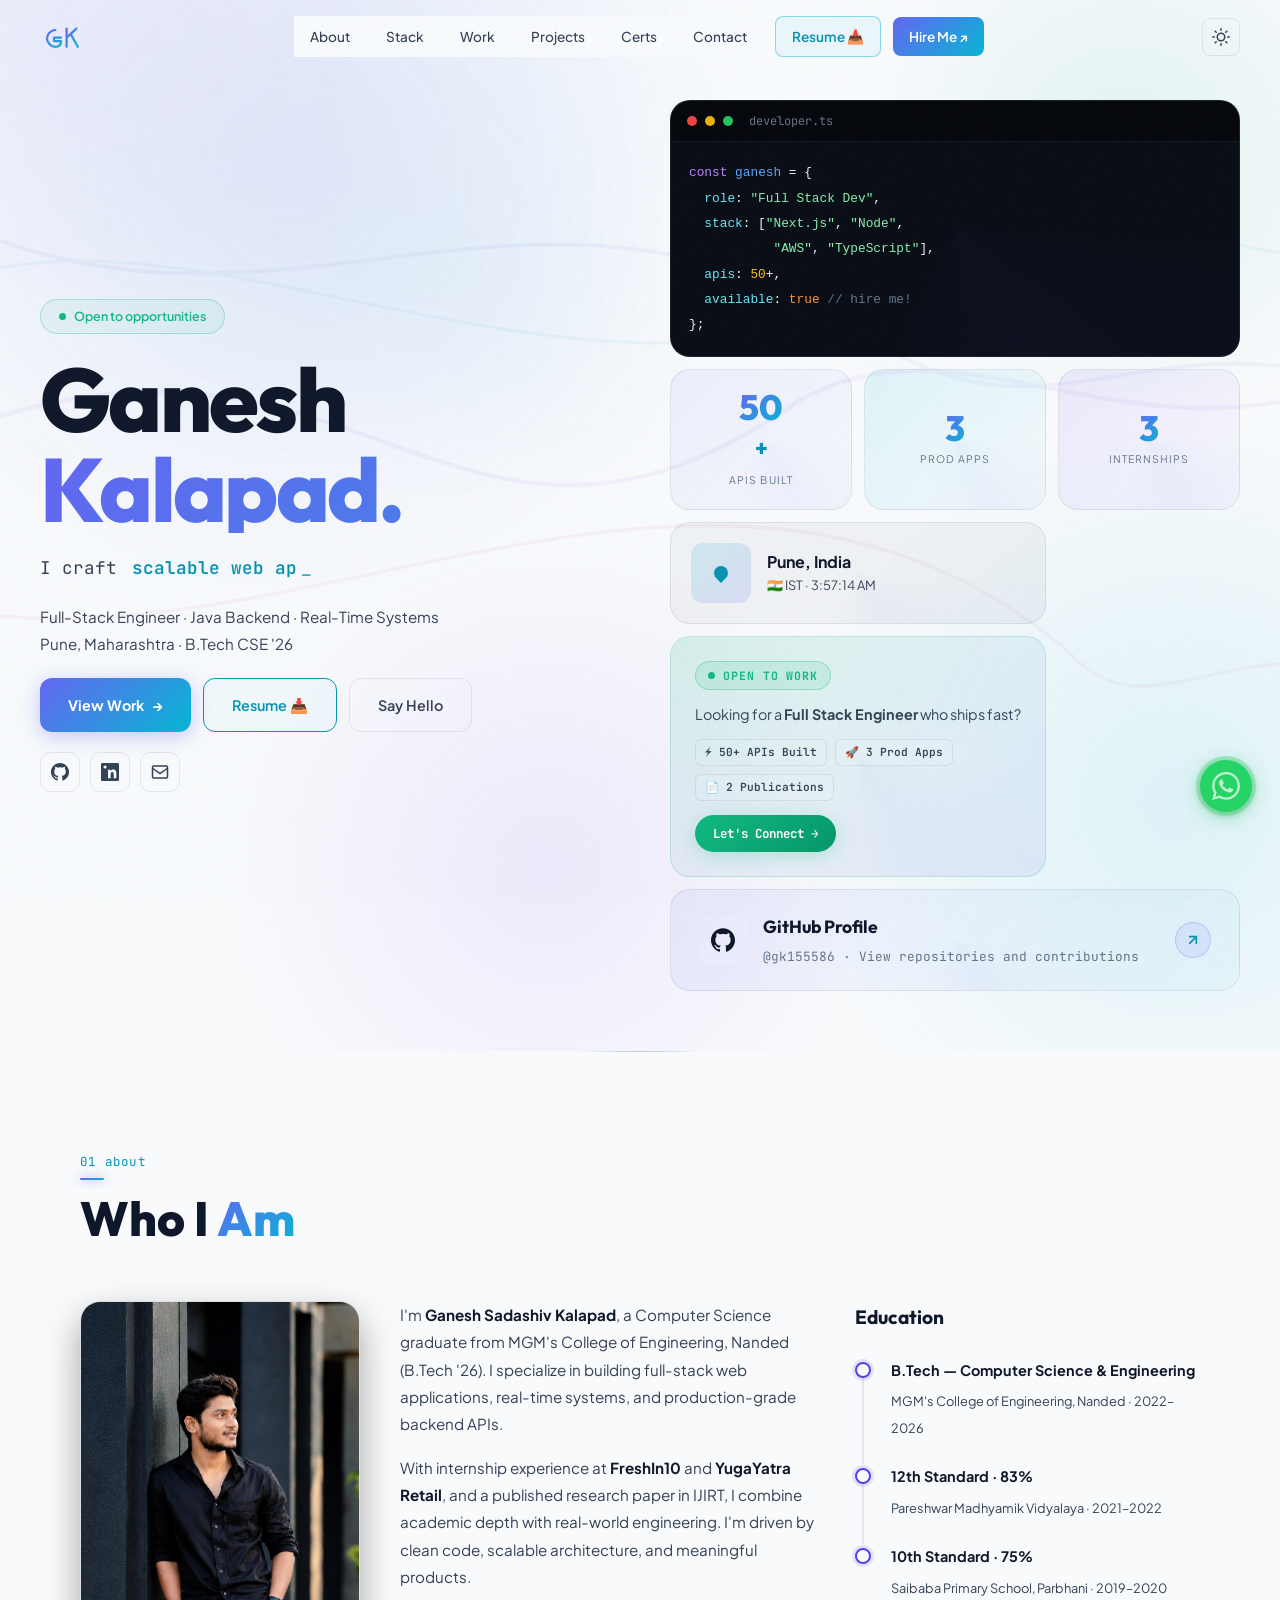
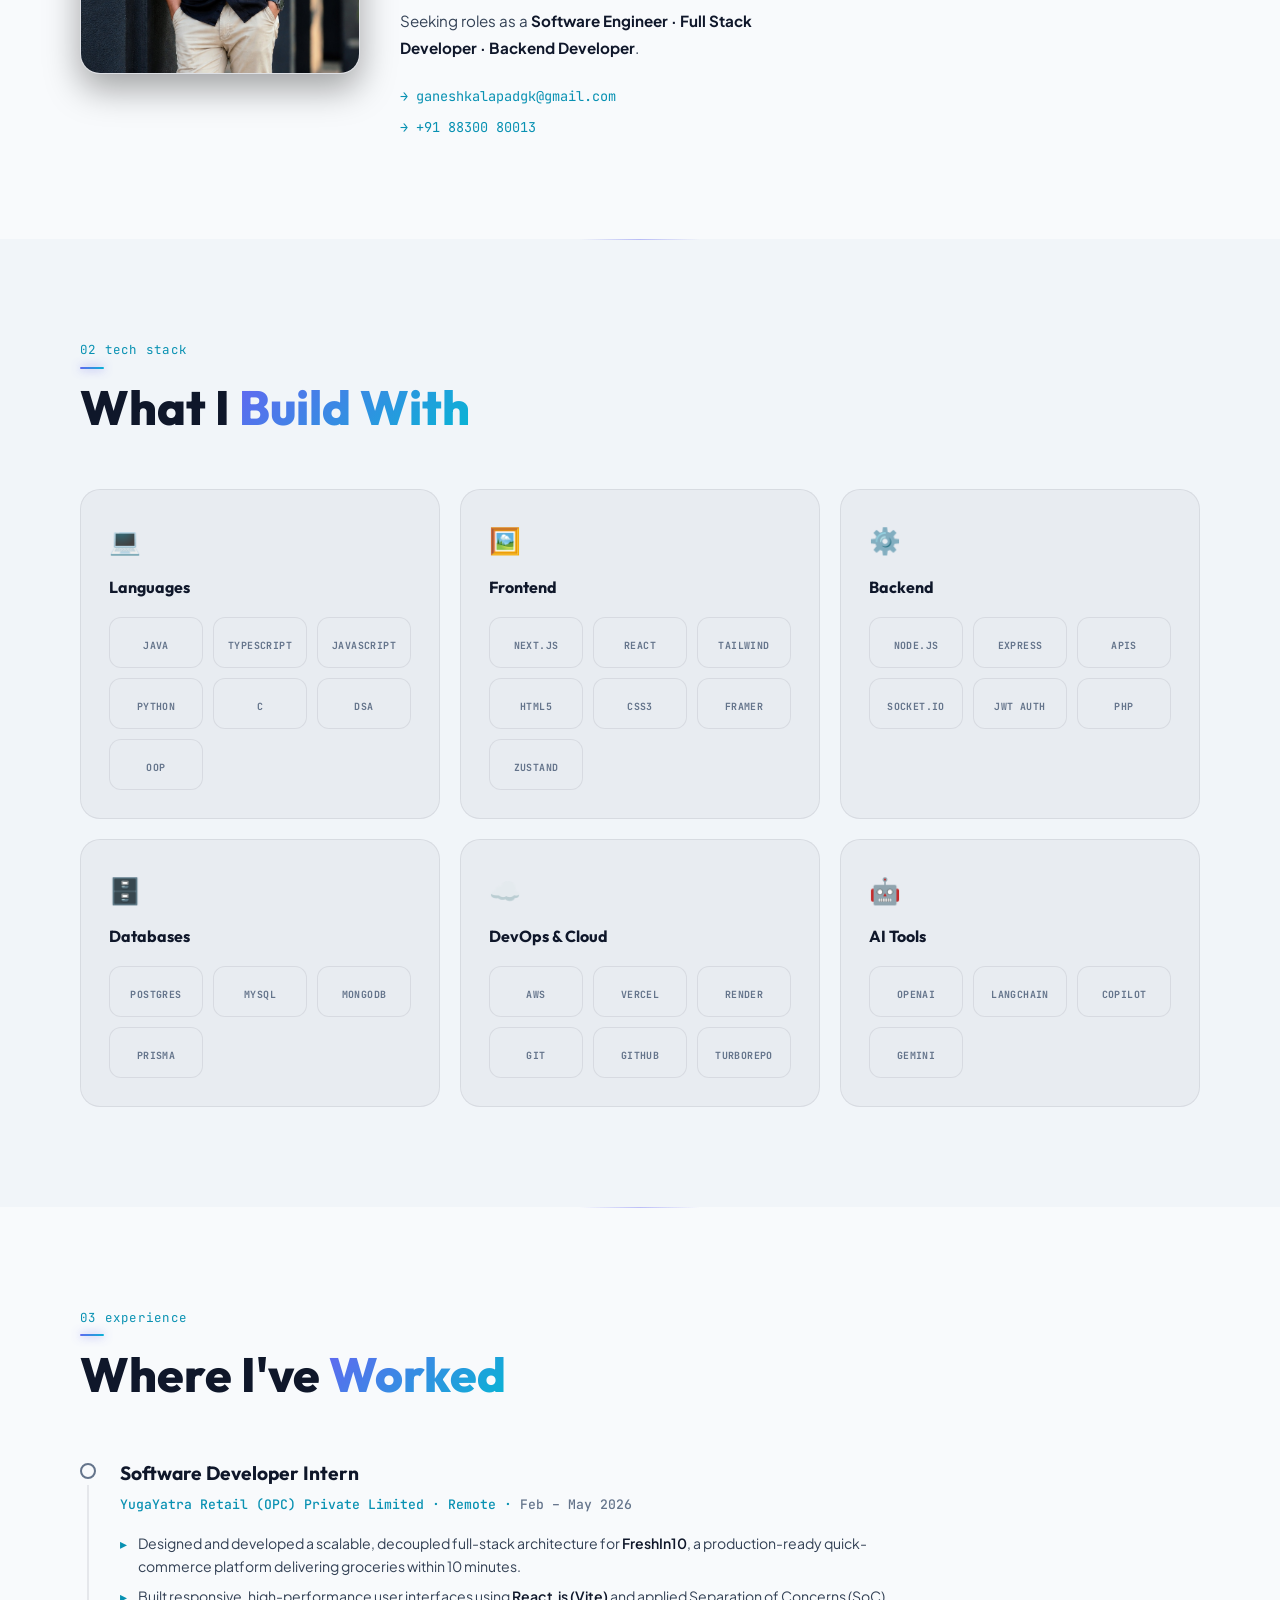
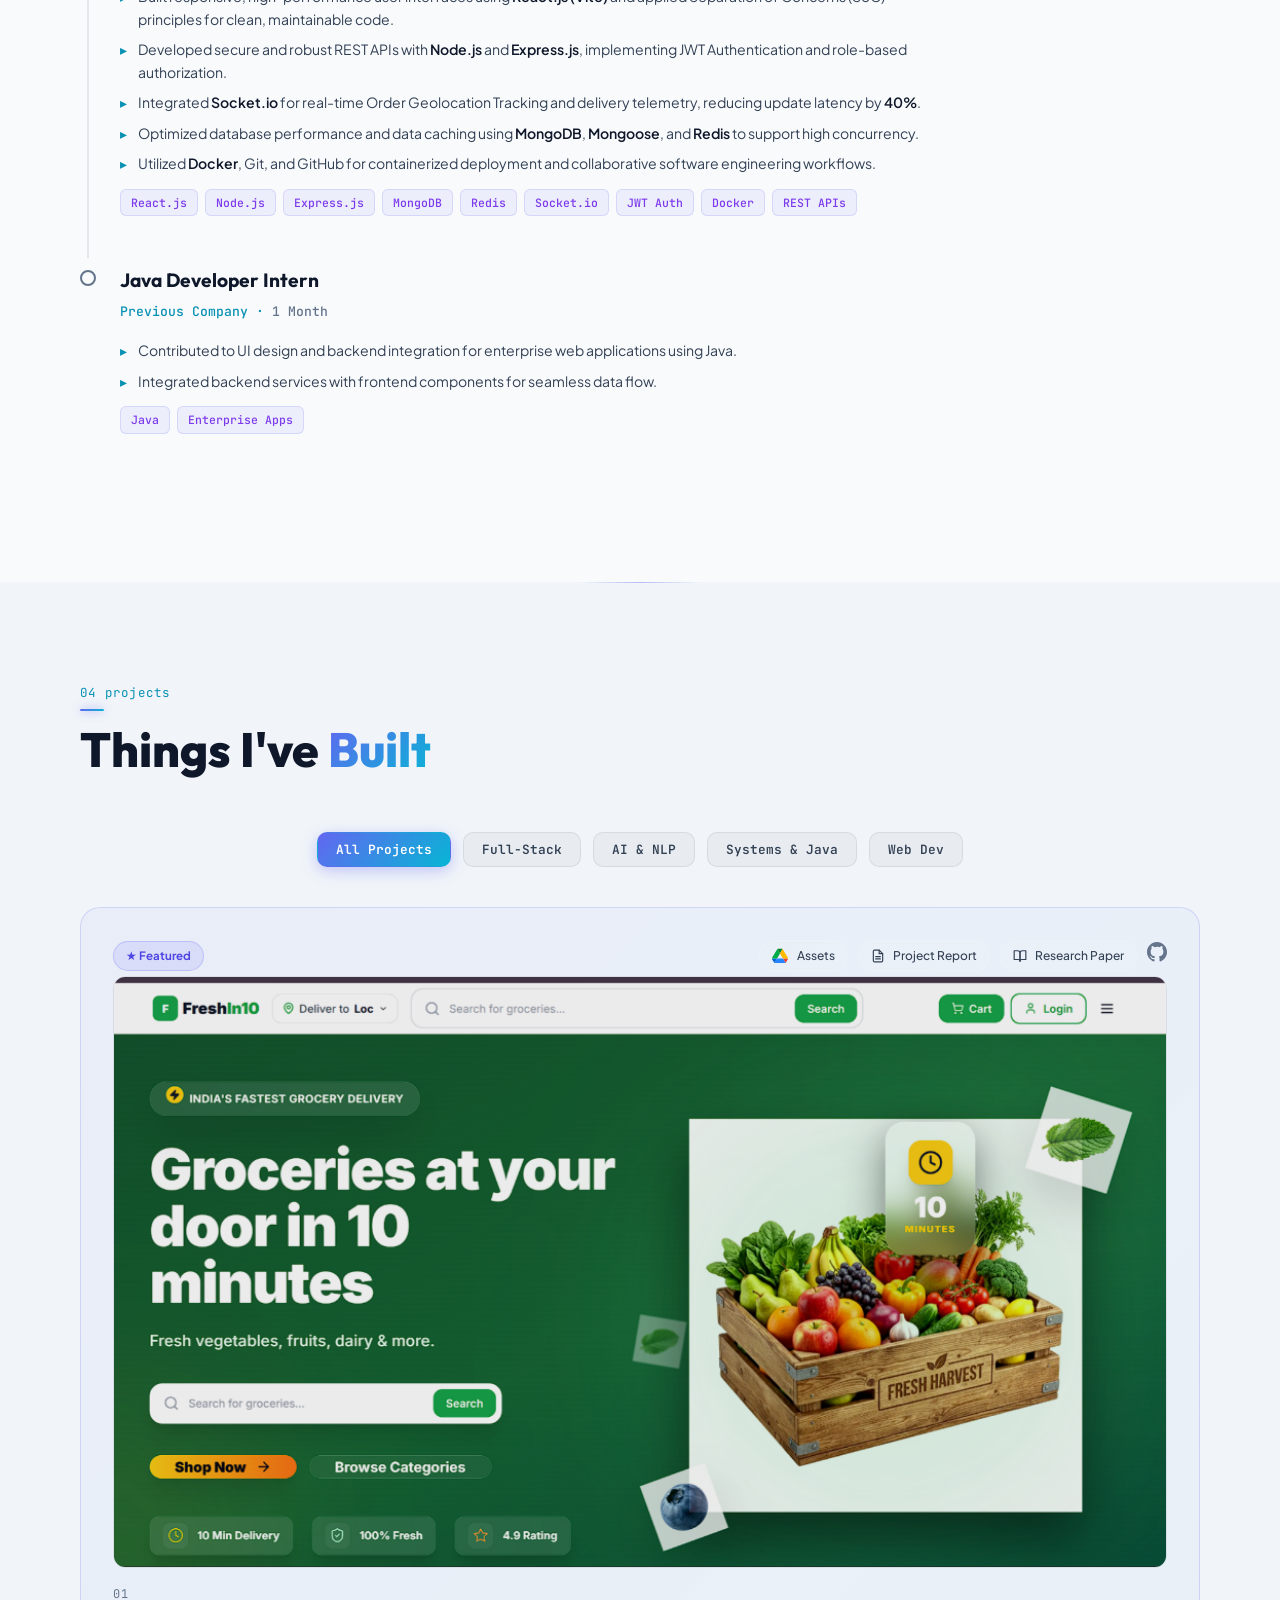
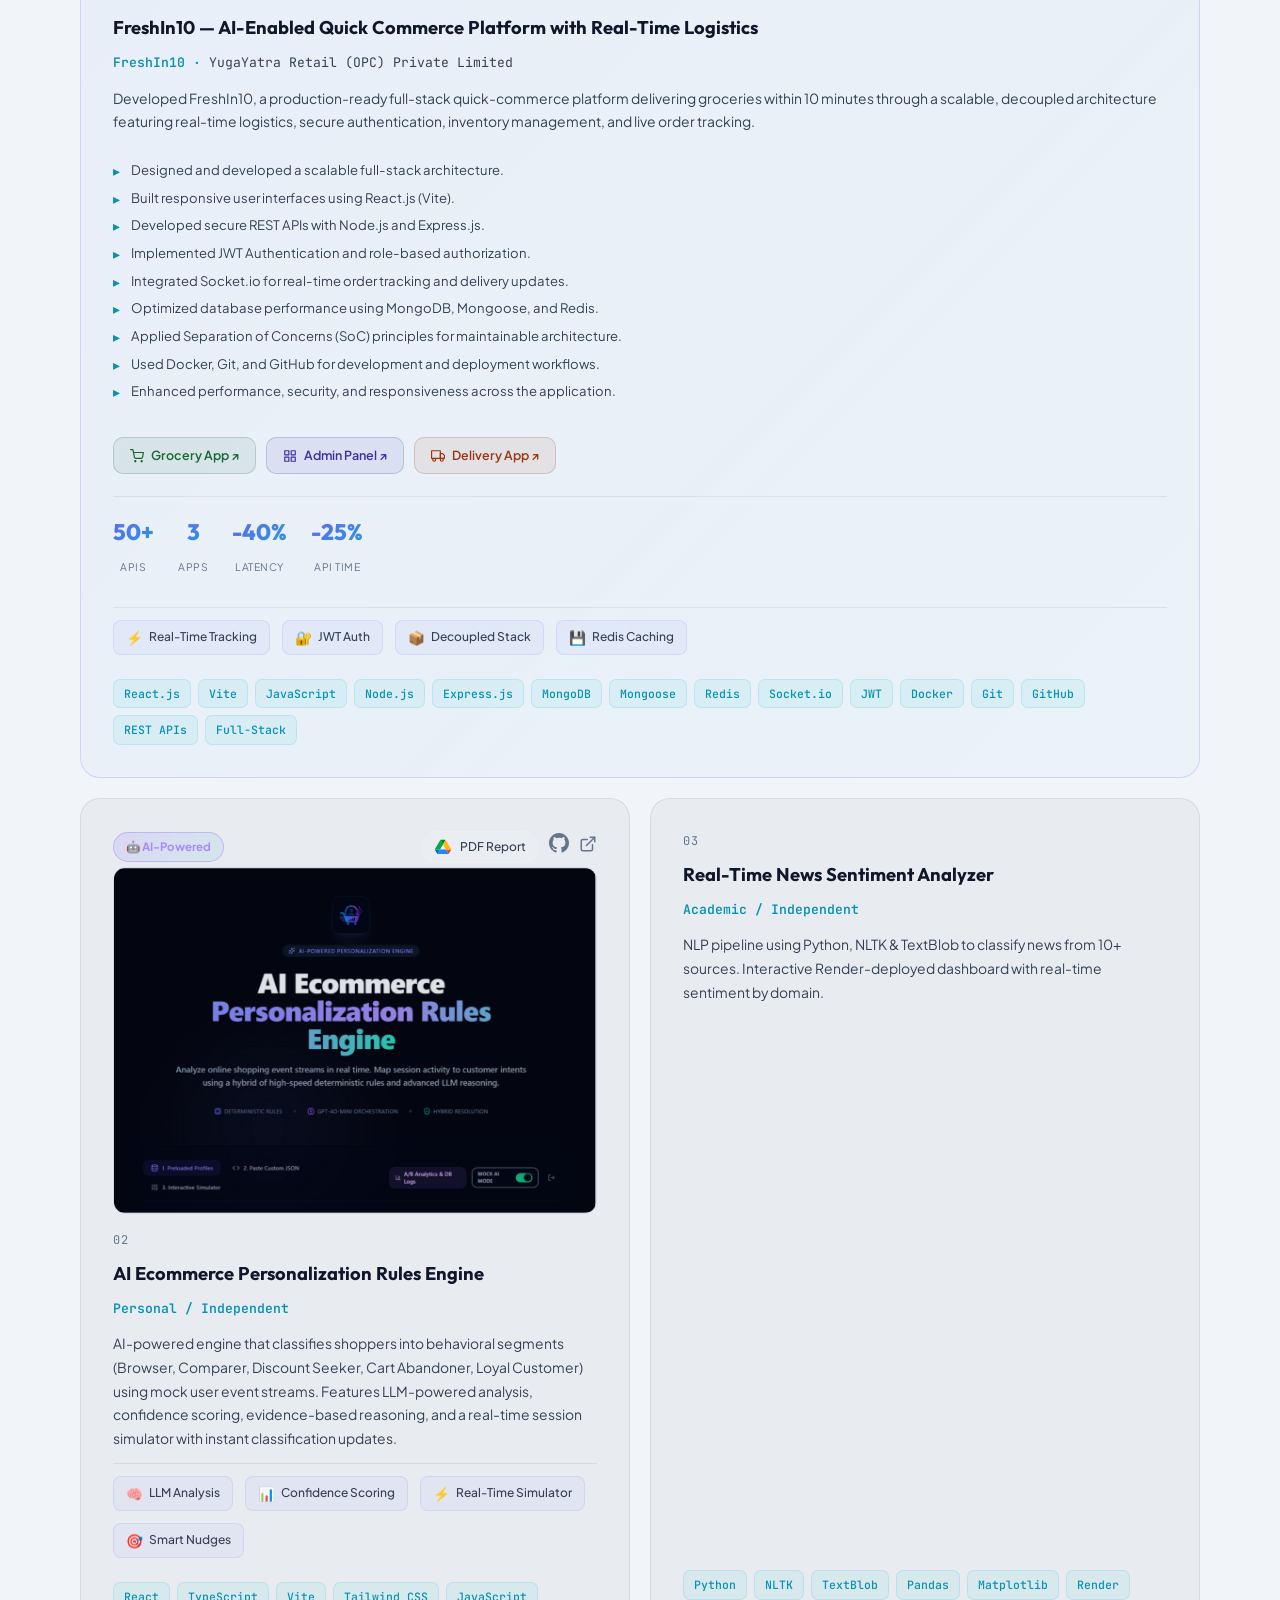
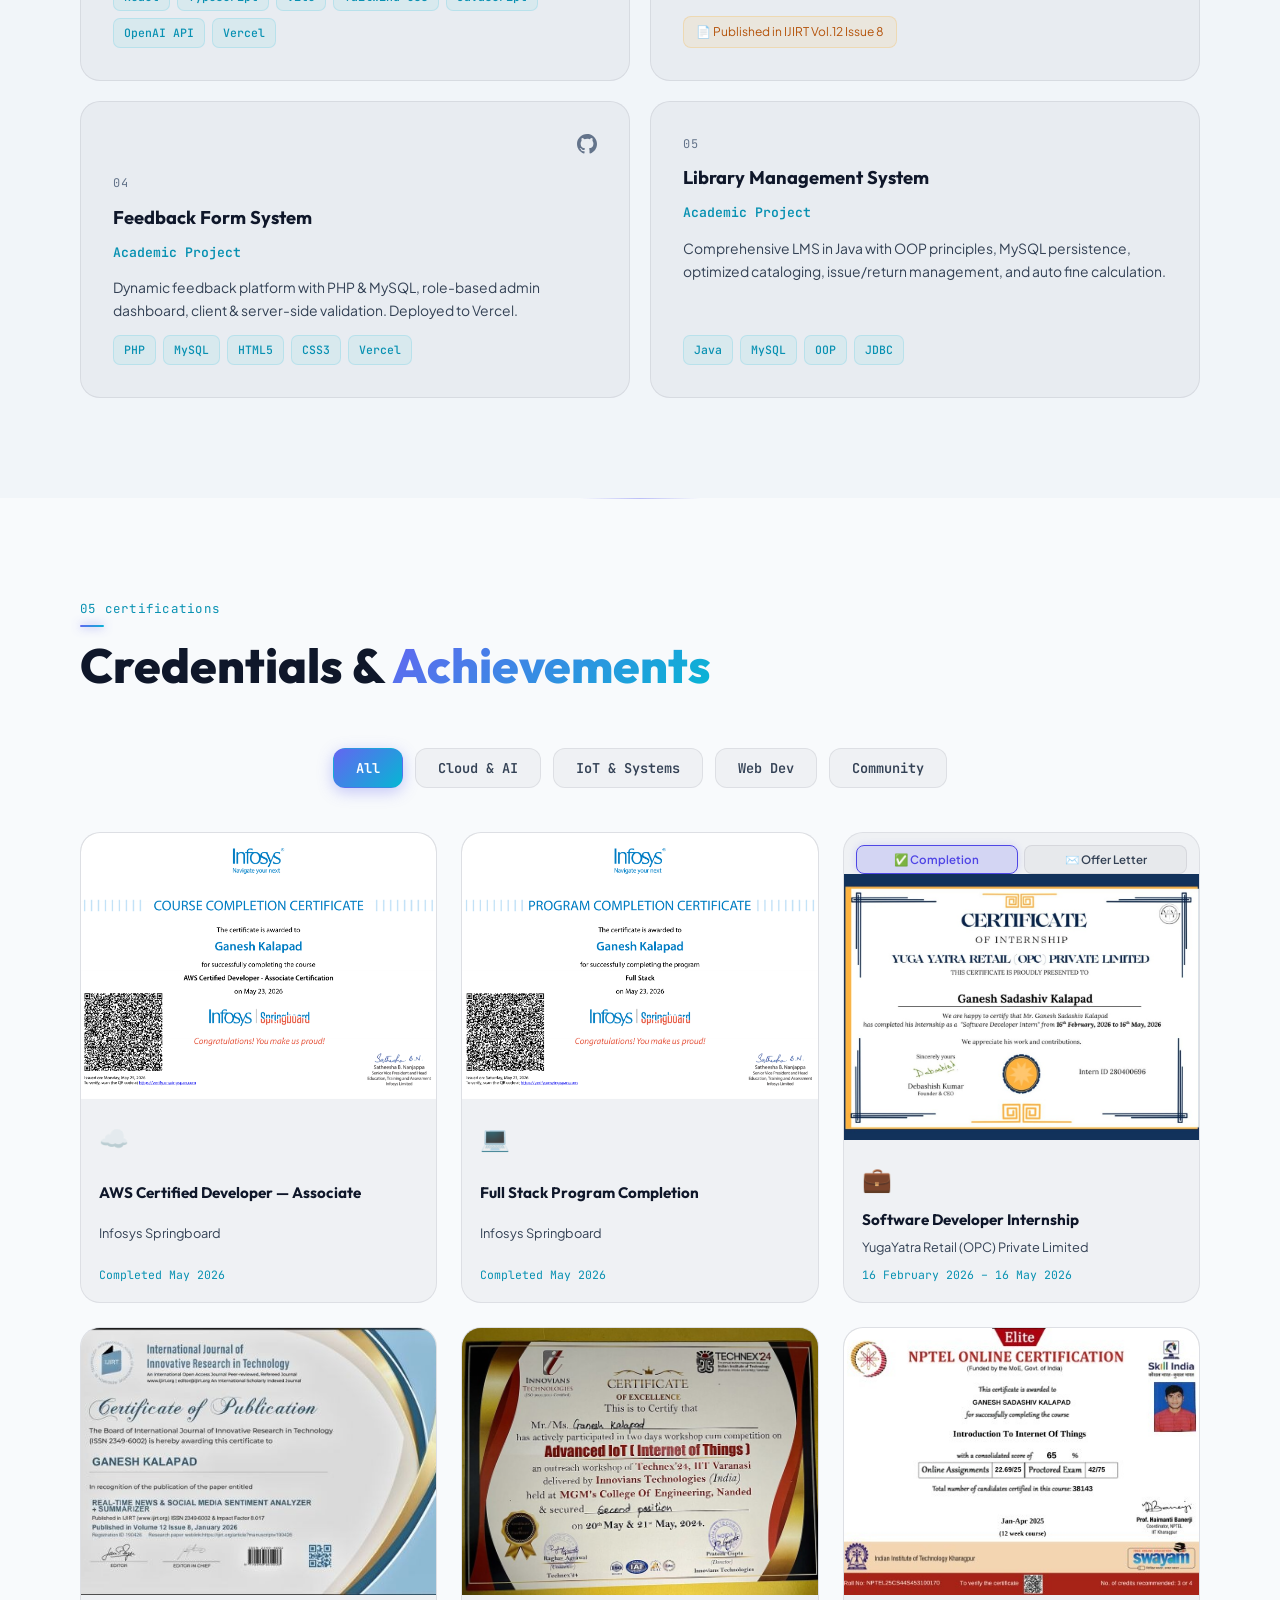
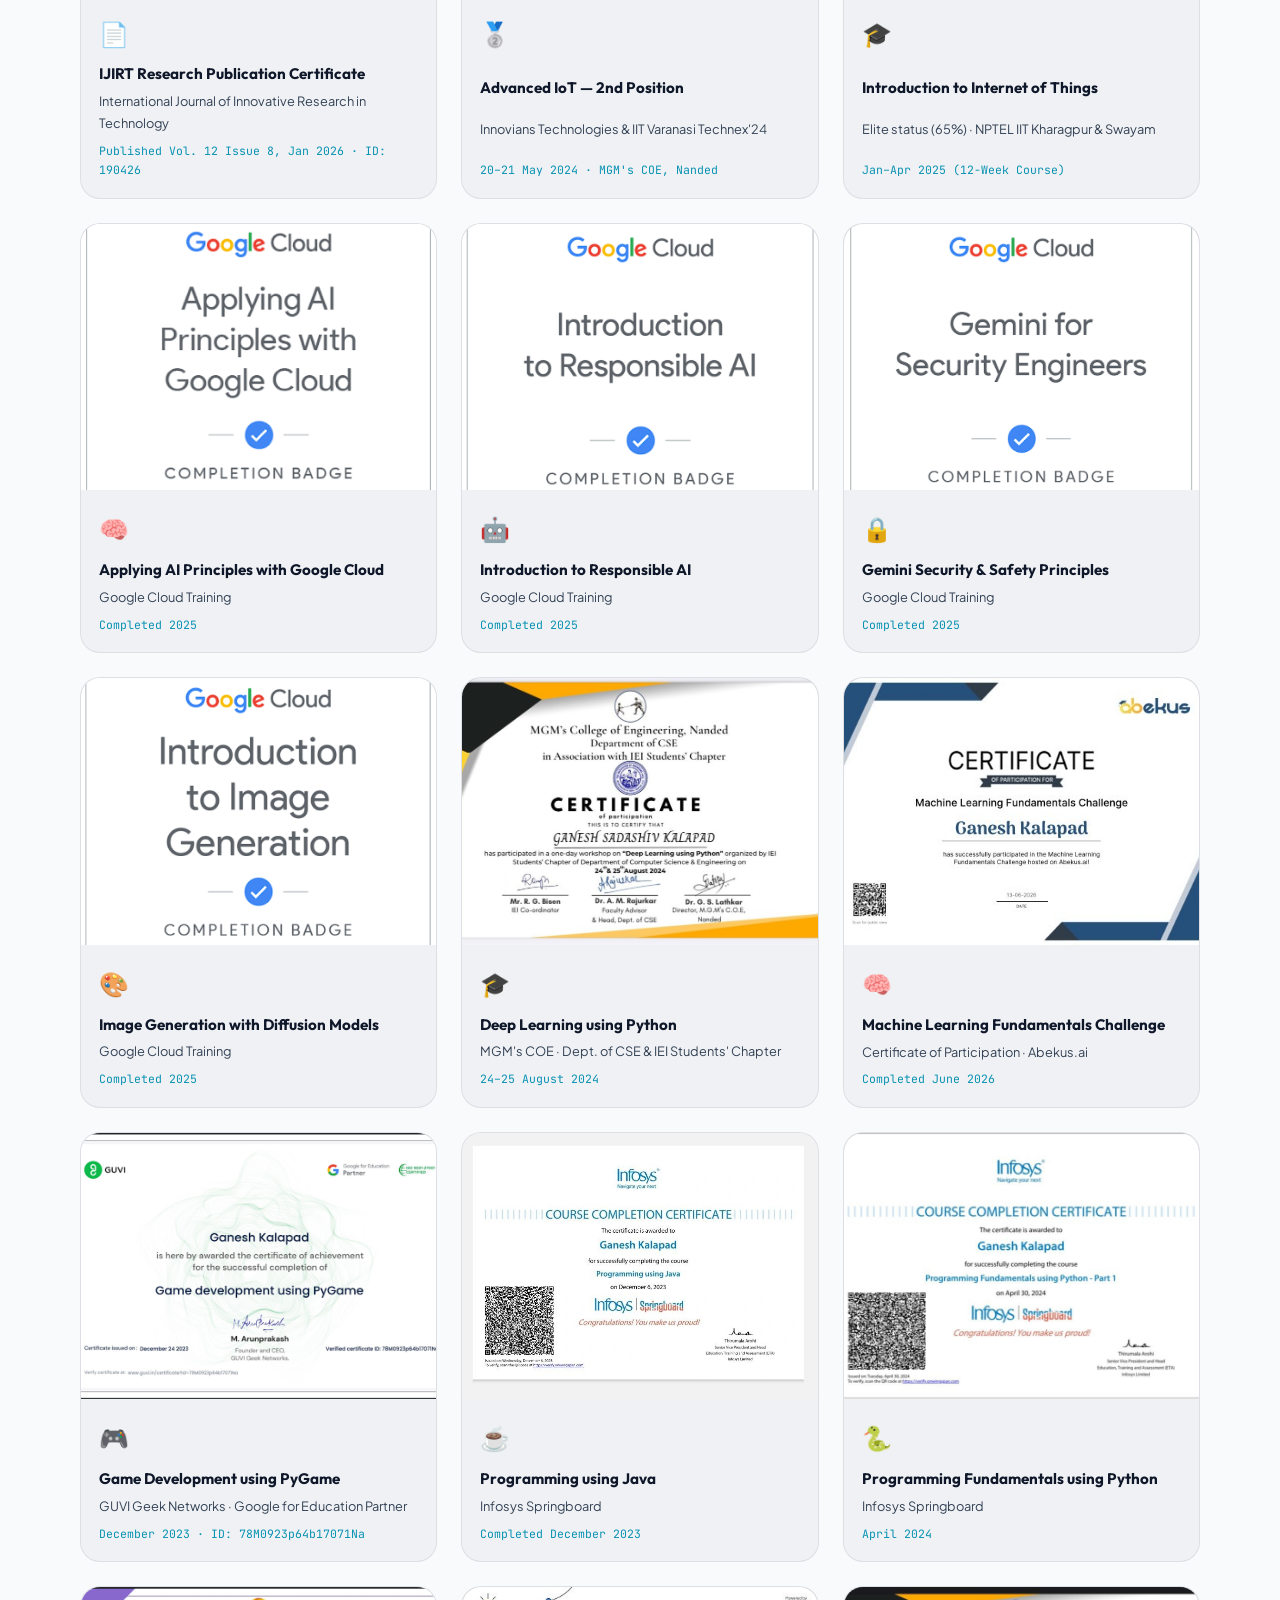
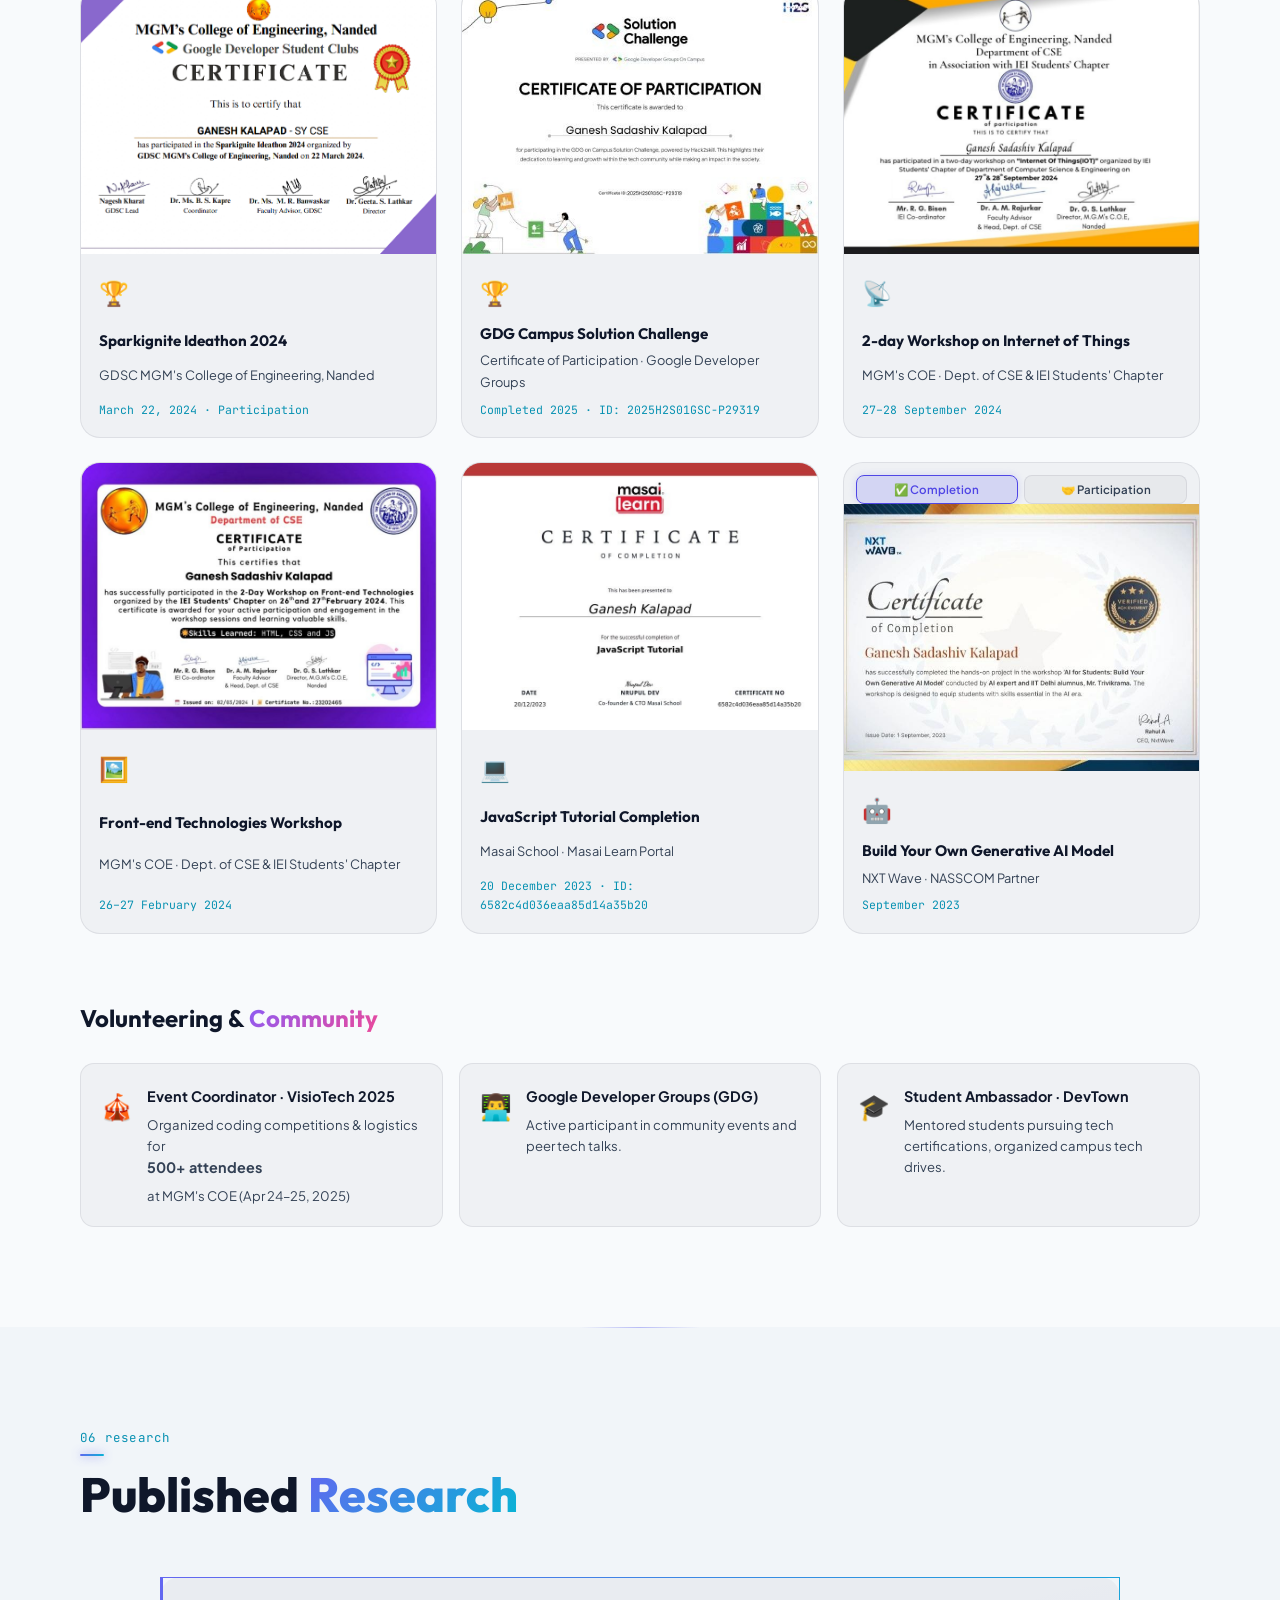
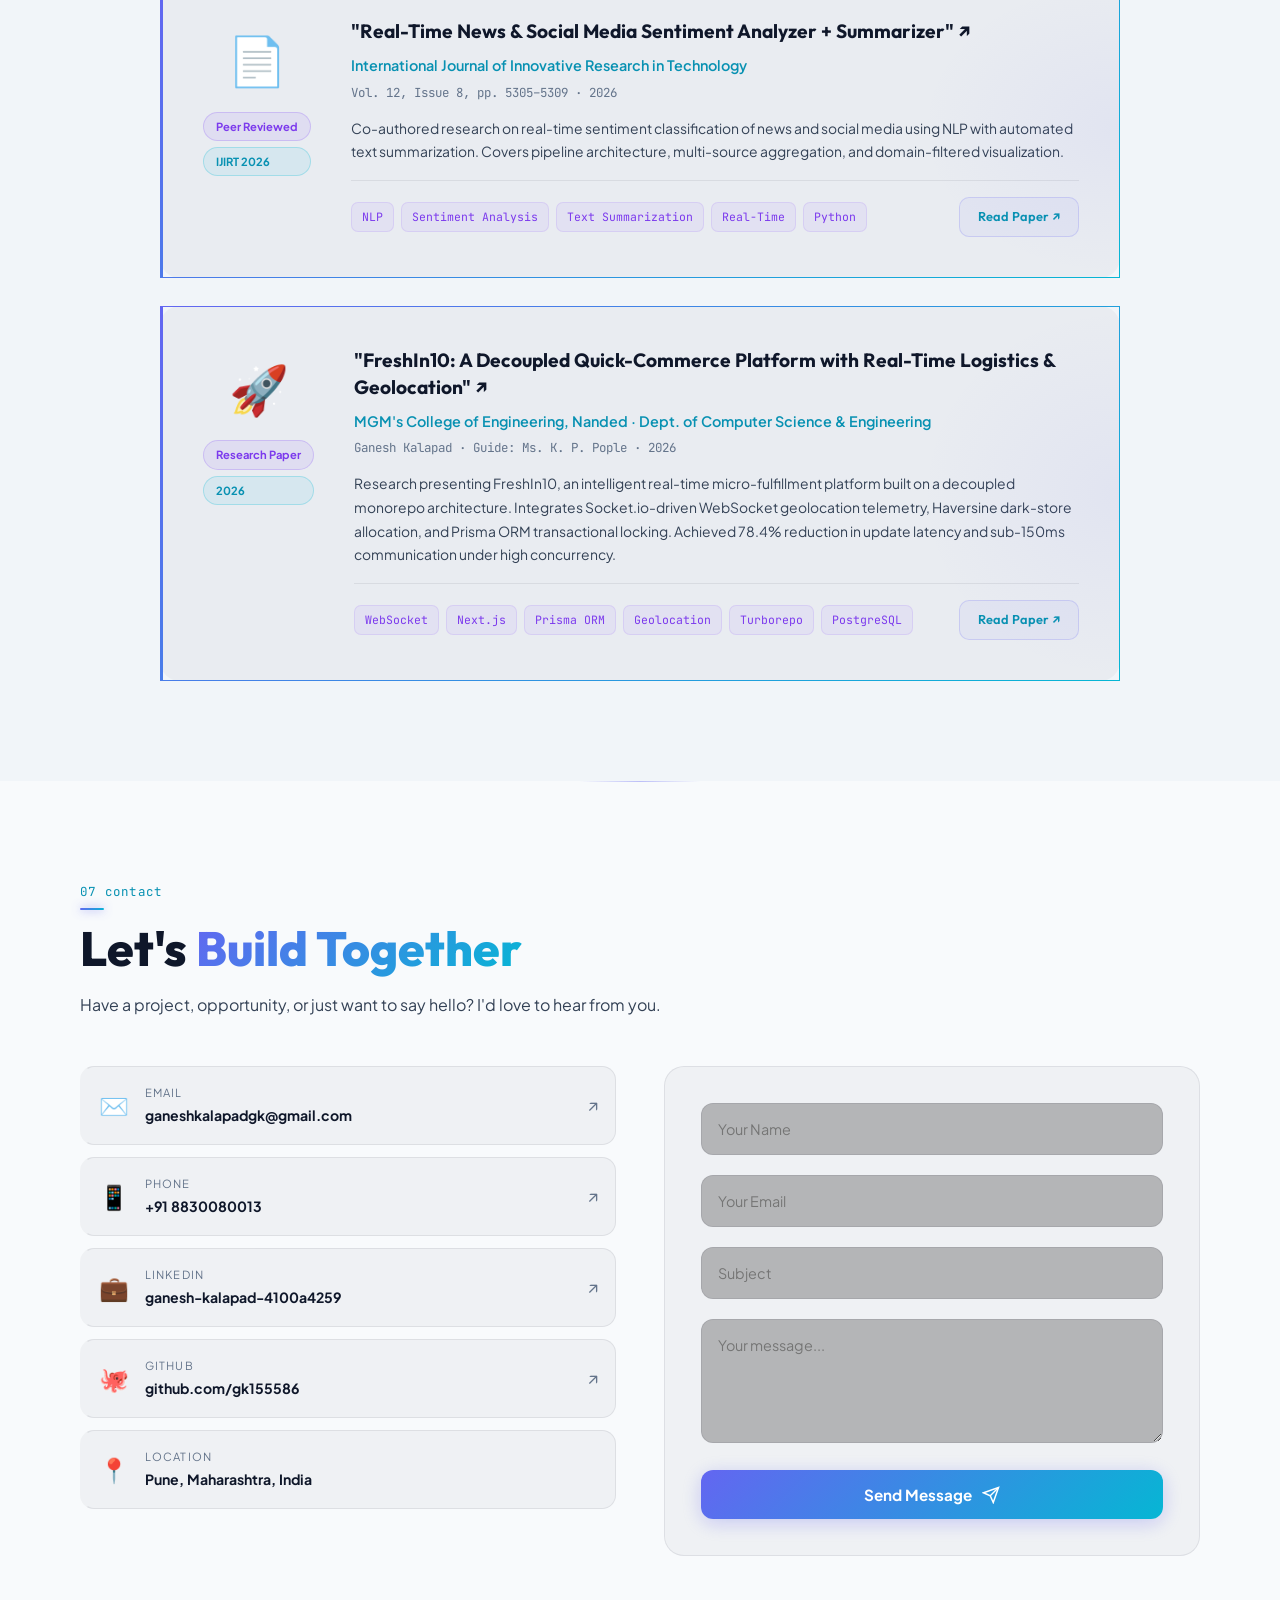
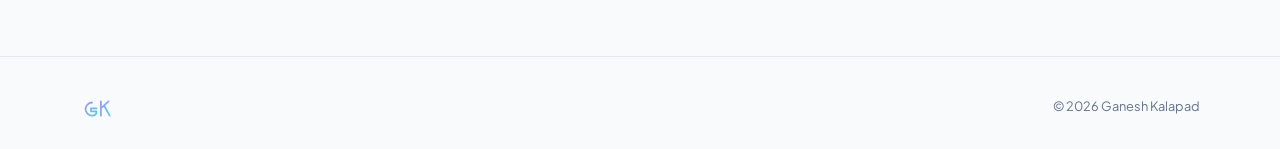
==== commit de58129e: "feat: add WhatsApp floating button (+91 8830080013) with pulse animation, tooltip, and full cross-de" ====
--- a/index.html
+++ b/index.html
@@ -1331,8 +1331,26 @@
     </div>
   </div>
 
+
+  <!-- ── WHATSAPP FLOAT BUTTON ── -->
+  <a
+    id="whatsappBtn"
+    class="wa-float"
+    href="https://wa.me/918830080013?text=Hi%20Ganesh!%20I%20came%20across%20your%20portfolio%20and%20would%20love%20to%20connect.%20Are%20you%20available%20for%20a%20quick%20chat%3F%20%F0%9F%9A%80"
+    target="_blank"
+    rel="noopener noreferrer"
+    aria-label="Chat on WhatsApp"
+  >
+    <!-- WhatsApp SVG Icon -->
+    <svg class="wa-icon" viewBox="0 0 24 24" xmlns="http://www.w3.org/2000/svg" fill="currentColor">
+      <path d="M17.472 14.382c-.297-.149-1.758-.867-2.03-.967-.273-.099-.471-.148-.67.15-.197.297-.767.966-.94 1.164-.173.199-.347.223-.644.075-.297-.15-1.255-.463-2.39-1.475-.883-.788-1.48-1.761-1.653-2.059-.173-.297-.018-.458.13-.606.134-.133.298-.347.446-.52.149-.174.198-.298.298-.497.099-.198.05-.371-.025-.52-.075-.149-.669-1.612-.916-2.207-.242-.579-.487-.5-.669-.51-.173-.008-.371-.01-.57-.01-.198 0-.52.074-.792.372-.272.297-1.04 1.016-1.04 2.479 0 1.462 1.065 2.875 1.213 3.074.149.198 2.096 3.2 5.077 4.487.709.306 1.262.489 1.694.625.712.227 1.36.195 1.871.118.571-.085 1.758-.719 2.006-1.413.248-.694.248-1.289.173-1.413-.074-.124-.272-.198-.57-.347m-5.421 7.403h-.004a9.87 9.87 0 01-5.031-1.378l-.361-.214-3.741.982.998-3.648-.235-.374a9.86 9.86 0 01-1.51-5.26c.001-5.45 4.436-9.884 9.888-9.884 2.64 0 5.122 1.03 6.988 2.898a9.825 9.825 0 012.893 6.994c-.003 5.45-4.437 9.884-9.885 9.884m8.413-18.297A11.815 11.815 0 0012.05 0C5.495 0 .16 5.335.157 11.892c0 2.096.547 4.142 1.588 5.945L.057 24l6.305-1.654a11.882 11.882 0 005.683 1.448h.005c6.554 0 11.89-5.335 11.893-11.893a11.821 11.821 0 00-3.48-8.413z"/>
+    </svg>
+    <span class="wa-tooltip">Chat on WhatsApp</span>
+  </a>
+
   <!-- ── BACK TO TOP ── -->
   <button id="btt" class="btt" aria-label="Back to top">↑</button>
+
 
   <script src="script.js"></script>
 </body>
--- a/style.css
+++ b/style.css
@@ -1272,6 +1272,22 @@
 }
 .lightbox.open { opacity:1; visibility:visible; }
 .lb-inner { max-width:880px; width:100%; text-align:center; }
+#resumeModal .lb-inner {
+  max-width: 920px;
+  width: 100%;
+  height: 88vh;
+  display: flex;
+  flex-direction: column;
+  gap: 0;
+  text-align: center;
+}
+#resumeModal .lb-inner iframe {
+  flex: 1;
+  width: 100%;
+  min-height: 0;
+  border: none;
+  border-radius: 14px 14px 0 0;
+}
 .lb-inner img {
   max-height:75vh; width:auto; max-width:100%;
   border-radius:16px;
@@ -1295,10 +1311,90 @@
 .lb-next:hover { transform:translateY(-50%) scale(1.05); }
 
 /* ════════════════════════════════════════════
+   WHATSAPP FLOAT BUTTON
+   ════════════════════════════════════════════ */
+.wa-float {
+  position: fixed;
+  bottom: 88px;
+  right: 28px;
+  z-index: 950;
+  width: 52px;
+  height: 52px;
+  background: #25D366;
+  border-radius: 50%;
+  display: flex;
+  align-items: center;
+  justify-content: center;
+  box-shadow: 0 4px 20px rgba(37,211,102,.45), 0 2px 8px rgba(0,0,0,.25);
+  transition: transform .3s var(--spring), box-shadow .3s var(--spring), opacity .3s;
+  text-decoration: none;
+  color: #fff;
+  opacity: 1;
+  /* Pulse ring */
+}
+.wa-float::before {
+  content: '';
+  position: absolute;
+  inset: -4px;
+  border-radius: 50%;
+  background: rgba(37,211,102,.3);
+  animation: waPulse 2.2s ease-out infinite;
+  pointer-events: none;
+}
+@keyframes waPulse {
+  0%   { transform: scale(1);   opacity: .9; }
+  70%  { transform: scale(1.55); opacity: 0; }
+  100% { transform: scale(1.55); opacity: 0; }
+}
+.wa-float:hover {
+  transform: scale(1.12) translateY(-3px);
+  box-shadow: 0 8px 32px rgba(37,211,102,.6), 0 4px 12px rgba(0,0,0,.3);
+}
+.wa-icon {
+  width: 28px;
+  height: 28px;
+  flex-shrink: 0;
+  /* Crisp rendering on all displays */
+  shape-rendering: geometricPrecision;
+}
+/* Tooltip */
+.wa-tooltip {
+  position: absolute;
+  right: calc(100% + 12px);
+  top: 50%;
+  transform: translateY(-50%);
+  background: #111827;
+  color: #f8fafc;
+  font-family: var(--font);
+  font-size: .75rem;
+  font-weight: 600;
+  padding: 6px 12px;
+  border-radius: 8px;
+  white-space: nowrap;
+  pointer-events: none;
+  opacity: 0;
+  transition: opacity .25s, transform .25s;
+  box-shadow: 0 4px 14px rgba(0,0,0,.35);
+}
+.wa-tooltip::after {
+  content: '';
+  position: absolute;
+  left: 100%;
+  top: 50%;
+  transform: translateY(-50%);
+  border: 5px solid transparent;
+  border-left-color: #111827;
+}
+.wa-float:hover .wa-tooltip {
+  opacity: 1;
+  transform: translateY(-50%) translateX(-2px);
+}
+
+/* ════════════════════════════════════════════
    BACK TO TOP
    ════════════════════════════════════════════ */
 .btt {
-  position:fixed; bottom:32px; right:32px; z-index:900;
+  position:fixed; bottom:28px; right:28px; z-index:900;
   width:44px; height:44px;
   background:var(--grad); color:white;
   border:none; border-radius:12px;
@@ -1311,73 +1407,237 @@
 .btt:hover { transform:translateY(-3px); box-shadow:0 8px 28px rgba(99,102,241,.5); }
 
 /* ════════════════════════════════════════════
-   RESPONSIVE
+   RESPONSIVE — MOBILE FIRST
+   Breakpoints: 1024 | 768 | 480 | 360
    ════════════════════════════════════════════ */
-@media (max-width:1024px) {
-  .hero-grid { grid-template-columns:1fr; text-align:center; }
-  .hero-left { align-items:center; }
-  .hero-bio { max-width:100%; }
-  .bento-grid { max-width:500px; margin:0 auto; }
-  .about-layout { grid-template-columns:1fr; gap:40px; }
-  .about-img { grid-row:1; grid-column:1/-1; max-width:260px; margin:0 auto; }
-  .stack-grid { grid-template-columns:repeat(2,1fr); }
-  .proj-grid { grid-template-columns:1fr; }
-  .proj-featured { grid-column:auto; }
-  .contact-grid { grid-template-columns:1fr; }
-  .pub-card { flex-direction:column; gap:20px; }
-}
-@media (max-width:768px) {
-  .nav { padding:14px 20px; }
-  .nav.scrolled { padding:10px 20px; }
+
+/* Prevent all horizontal overflow globally */
+html, body {
+  max-width: 100vw;
+  overflow-x: hidden;
+}
+
+/* ── ≤ 1024px  (Tablets / Small Laptops) ── */
+@media (max-width: 1024px) {
+  .hero-grid { grid-template-columns: 1fr; text-align: center; }
+  .hero-left { align-items: center; }
+  .hero-bio { max-width: 100%; }
+  .hero-socials { justify-content: center; }
+  .hero-right { width: 100%; max-width: 520px; margin: 0 auto; }
+  .bento-grid {
+    grid-template-columns: 1fr 1fr !important;
+    max-width: 100%;
+  }
+  .bento-code { grid-column: 1 / -1 !important; }
+  .bento-loc  { grid-column: 1 / -1 !important; }
+  .bento-hire { grid-column: 1 / -1 !important; }
+  .about-layout { grid-template-columns: 1fr; gap: 36px; }
+  .about-img-container { grid-row: 1; max-width: 240px; margin: 0 auto; }
+  .stack-grid { grid-template-columns: repeat(2, 1fr); }
+  .proj-grid { grid-template-columns: 1fr; }
+  .proj-featured { grid-column: auto; }
+  .contact-grid { grid-template-columns: 1fr; gap: 32px; }
+  .pub-card { flex-direction: column; gap: 20px; padding: 28px; }
+  .vol-cards { grid-template-columns: repeat(2, 1fr); }
+  .github-stats-grid { grid-template-columns: repeat(2, 1fr); }
+}
+
+/* ── ≤ 768px  (Mobile landscape / large phone) ── */
+@media (max-width: 768px) {
+  /* Navigation */
+  .nav { padding: 14px 20px; }
+  .nav.scrolled { padding: 10px 20px; }
   .nav-links {
-    position:fixed; top:0; right:-100%; width:280px; height:100vh;
-    background:rgba(3,7,18,.98); backdrop-filter:blur(20px);
-    flex-direction:column; padding:90px 28px 28px;
-    border-left:1px solid var(--border);
-    transition:.3s var(--ease); z-index:999;
+    position: fixed; top: 0; right: -100%; width: min(280px, 85vw); height: 100vh;
+    background: rgba(3,7,18,.98); backdrop-filter: blur(20px);
+    flex-direction: column; padding: 90px 28px 28px;
+    border-left: 1px solid var(--border);
+    transition: .3s var(--ease); z-index: 999;
+    overflow-y: auto;
   }
-  .nav-links.open { right:0; }
-  .nav-burger { display:flex; z-index:1000; }
-  .nav-burger.open span:nth-child(1){transform:rotate(45deg) translate(5px,5px)}
-  .nav-burger.open span:nth-child(2){opacity:0}
-  .nav-burger.open span:nth-child(3){transform:rotate(-45deg) translate(5px,-5px)}
-  .hero { padding:80px 20px 60px; }
-  .name-line { font-size:2.8rem; }
-  .container { padding:0 16px; }
-  .section { padding:72px 0; }
-  .about-img { max-width:220px; }
-  
-  .bento-grid {
-    grid-template-columns: 1fr !important;
-  }
-  .bento, .bento-code, .bento-loc, .bento-hire, .bento-github {
-    grid-column: auto !important;
-  }
-
-  .stack-grid { grid-template-columns:1fr; }
+  .nav-links.open { right: 0; }
+  .nav-burger { display: flex; z-index: 1000; }
+  .nav-burger.open span:nth-child(1) { transform: rotate(45deg) translate(5px,5px); }
+  .nav-burger.open span:nth-child(2) { opacity: 0; }
+  .nav-burger.open span:nth-child(3) { transform: rotate(-45deg) translate(5px,-5px); }
+  /* Make sure nav resume / hire buttons stack nicely in slide menu */
+  .nav-links .nl { width: 100%; padding: 12px 16px; border-radius: 10px; }
+  .nav-links .nav-hire { margin-left: 0; margin-top: 4px; text-align: center; justify-content: center; }
+  .nav-links .nav-resume { text-align: center; justify-content: center; }
+
+  /* Hero */
+  .hero { padding: 90px 20px 60px; }
+  .name-line { font-size: clamp(2.2rem, 10vw, 3.2rem) !important; }
+  .hero-role { font-size: .95rem; flex-wrap: wrap; justify-content: center; }
+  .hero-actions { flex-direction: column; align-items: center; gap: 10px; }
+  .hero-actions .btn-main,
+  .hero-actions .btn-ghost { width: 100%; max-width: 280px; justify-content: center; }
+  .hero-socials { justify-content: center; }
+
+  /* Sections */
+  .container { padding: 0 18px; }
+  .section { padding: 64px 0; }
+  .sec-title { margin-bottom: 36px; }
+
+  /* Bento */
+  .bento-grid { grid-template-columns: 1fr !important; max-width: 100% !important; }
+  .bento, .bento-code, .bento-loc, .bento-hire, .bento-github { grid-column: auto !important; }
+
+  /* About */
+  .about-layout { grid-template-columns: 1fr; gap: 28px; }
+  .about-img-container { max-width: 200px; }
+
+  /* Stack */
+  .stack-grid { grid-template-columns: 1fr; gap: 16px; }
   .stack-card { padding: 22px 18px; }
   .stack-card .tags {
-    grid-template-columns: repeat(auto-fill, minmax(70px, 1fr)) !important;
+    grid-template-columns: repeat(auto-fill, minmax(68px, 1fr)) !important;
     gap: 8px !important;
   }
-  .proj-card { padding: 24px 20px; }
-
-  .vol-cards { grid-template-columns:1fr; }
-  .cert-gallery { grid-template-columns:1fr; }
-  .hero-actions { justify-content:center; }
-}
-
+
+  /* Projects */
+  .proj-grid { grid-template-columns: 1fr; gap: 16px; }
+  .proj-card { padding: 22px 18px; }
+  .proj-metrics-row { flex-wrap: wrap; gap: 12px; }
+  .proj-features-row { gap: 8px; }
+  .proj-live-links { gap: 8px; }
+
+  /* Certs */
+  .cert-gallery { grid-template-columns: repeat(auto-fill, minmax(280px, 1fr)); gap: 16px; }
+  .cert-filters { gap: 8px; }
+  .cf-btn { padding: 8px 14px; font-size: .78rem; }
+
+  /* Volunteer */
+  .vol-cards { grid-template-columns: 1fr; gap: 12px; }
+
+  /* Publication */
+  .pub-card { flex-direction: column; gap: 16px; padding: 24px 20px; }
+  .pub-left { flex-direction: row; align-items: center; }
+
+  /* Contact */
+  .contact-grid { grid-template-columns: 1fr; gap: 24px; }
+  .contact-form { padding: 24px 20px; }
+
+  /* Footer */
+  .footer-inner { flex-direction: column; align-items: center; text-align: center; gap: 12px; }
+  .footer-socials { justify-content: center; }
+
+  /* Resume modal */
+  .lightbox { padding: 16px; }
+  #resumeModal .lb-inner {
+    width: 100%;
+    height: 90vh;
+    display: flex;
+    flex-direction: column;
+  }
+  #resumeModal .lb-inner iframe {
+    flex: 1;
+    min-height: 0;
+    width: 100%;
+    border: none;
+    border-radius: 10px;
+  }
+  .lb-close { top: 12px; right: 12px; }
+  .lb-prev, .lb-next { display: none; }
+
+  /* GitHub stats */
+  .github-stats-grid { grid-template-columns: repeat(2, 1fr); gap: 10px; }
+  .gs-num { font-size: 1.4rem; }
+
+  /* Command palette */
+  .cmd-palette { padding-top: 8vh; }
+  .cmd-box { width: 95%; }
+
+  /* Back to top */
+  .btt { bottom: 20px; right: 16px; width: 40px; height: 40px; font-size: .95rem; }
+
+  /* WhatsApp button */
+  .wa-float { bottom: 72px; right: 16px; width: 48px; height: 48px; }
+  .wa-icon { width: 24px; height: 24px; }
+  /* Hide tooltip on touch devices — use native long-press or just tap */
+  .wa-tooltip { display: none; }
+}
+
+/* ── ≤ 480px  (Standard phones, portrait) ── */
 @media (max-width: 480px) {
+  /* Typography */
+  .name-line { font-size: clamp(2rem, 12vw, 2.8rem) !important; }
+  .sec-title { font-size: clamp(1.6rem, 7vw, 2.2rem) !important; }
+
+  /* Buttons */
   .btn-main, .btn-ghost {
-    padding: 10px 18px !important;
-    font-size: 0.8rem !important;
-    border-radius: 8px !important;
+    padding: 12px 20px !important;
+    font-size: .85rem !important;
+    border-radius: 10px !important;
   }
+
+  /* Hero pill */
+  .hero-pill { font-size: .72rem; padding: 5px 14px; }
+
+  /* Bento code block */
+  .bento-pre { font-size: .72rem; padding: 14px; overflow-x: auto; }
+
+  /* Project metrics */
   .proj-metrics-row {
     display: grid !important;
     grid-template-columns: repeat(2, 1fr) !important;
-    gap: 16px !important;
+    gap: 12px !important;
   }
+
+  /* Cert gallery — single column on small phones */
+  .cert-gallery { grid-template-columns: 1fr; }
+
+  /* Stack tags */
+  .stack-card .tags {
+    grid-template-columns: repeat(3, 1fr) !important;
+    gap: 6px !important;
+  }
+  .stack-card .tag i { font-size: 1.5rem !important; }
+  .stack-card .tag span { font-size: .55rem !important; }
+
+  /* Nav mobile improvements */
+  .nav { padding: 12px 16px; }
+  .container { padding: 0 14px; }
+  .section { padding: 52px 0; }
+
+  /* Contact form */
+  .cf-group input, .cf-group textarea { padding: 13px; font-size: .85rem; }
+
+  /* GitHub stats */
+  .github-stats-grid { grid-template-columns: repeat(2, 1fr); gap: 8px; }
+  .gs-card { padding: 12px 8px; }
+  .gs-num { font-size: 1.2rem; }
+  .gs-label { font-size: .58rem; }
+
+  /* Pub card */
+  .pub-card { padding: 18px 14px; }
+
+  /* Vol card */
+  .vol-card { padding: 16px 14px; }
+
+  /* Footer */
+  .footer { padding: 24px 0; }
+  .footer-copy { font-size: .72rem; }
+
+  /* WhatsApp button */
+  .wa-float { bottom: 68px; right: 14px; width: 46px; height: 46px; }
+  .wa-icon { width: 22px; height: 22px; }
+}
+
+/* ── ≤ 360px  (Small phones) ── */
+@media (max-width: 360px) {
+  .name-line { font-size: 1.9rem !important; }
+  .container { padding: 0 12px; }
+  .hero { padding: 80px 14px 50px; }
+  .hero-actions { gap: 8px; }
+  .btn-main, .btn-ghost { max-width: 100%; }
+  .nav { padding: 10px 14px; }
+  .bento-pre { font-size: .66rem; }
+  .stack-card .tags { grid-template-columns: repeat(3, 1fr) !important; }
+  .cert-gallery { grid-template-columns: 1fr; }
+  .github-stats-grid { grid-template-columns: repeat(2, 1fr); gap: 6px; }
+  .gs-card { padding: 10px 6px; }
+  .footer-inner { gap: 8px; }
 }
 
 /* ════════════════════════════════════════════
@@ -1792,12 +2052,7 @@
   justify-content: center;
   gap: 16px;
 }
-@media (max-width: 768px) {
-  #resumeModal .lb-inner {
-    height: 80vh;
-    width: 95vw;
-  }
-}
+/* Resume modal mobile styles merged into main 768px block above */
 
 /* ── Command Palette (Cmd+K) ── */
 .cmd-palette {
@@ -1919,15 +2174,7 @@
   border: 1px solid var(--border);
 }
 
-/* ── Responsive Bento Grid Override ── */
-@media (max-width: 600px) {
-  .bento-grid {
-    grid-template-columns: 1fr !important;
-  }
-  .bento, .bento-code, .bento-loc, .bento-hire, .bento-github {
-    grid-column: auto !important;
-  }
-}
+/* ── Responsive Bento Grid Override (merged into main media blocks above) ── */
 
 /* ── Live GitHub Stats Custom Layout ── */
 .github-stats-grid {
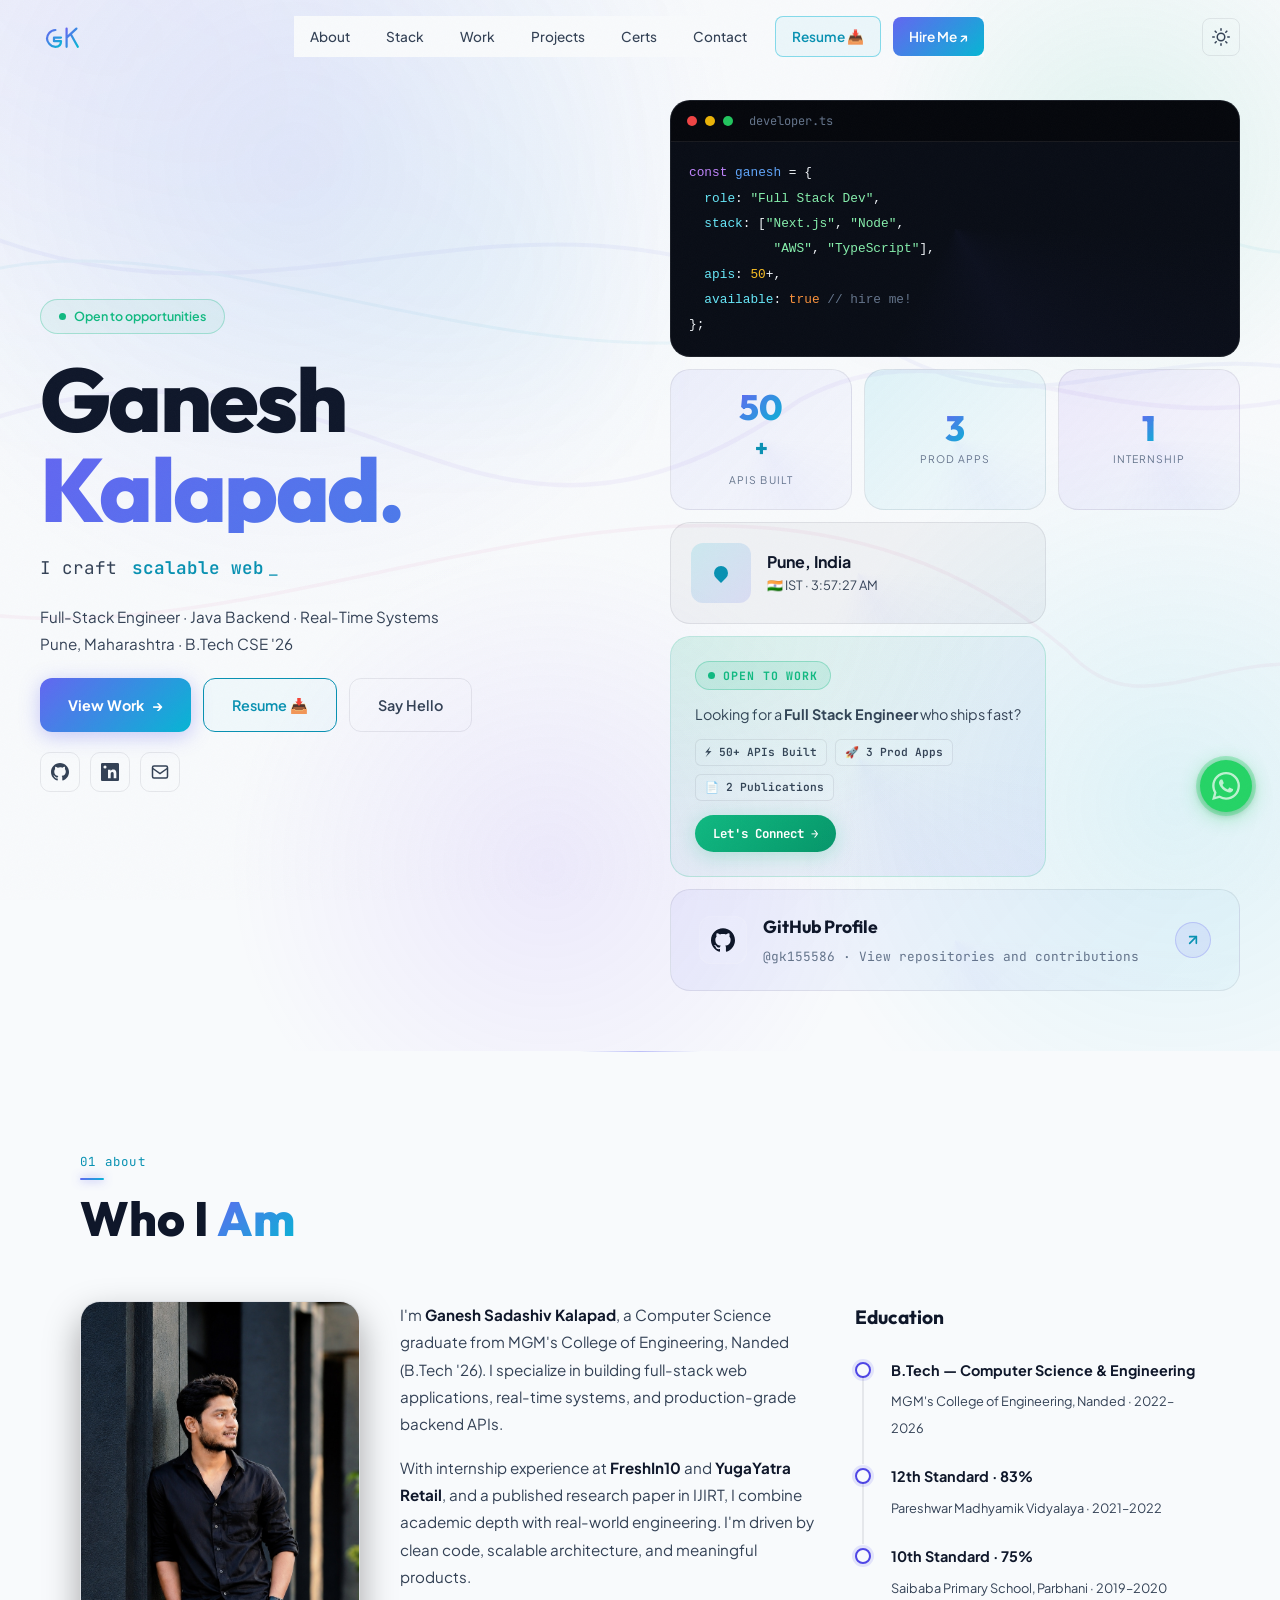
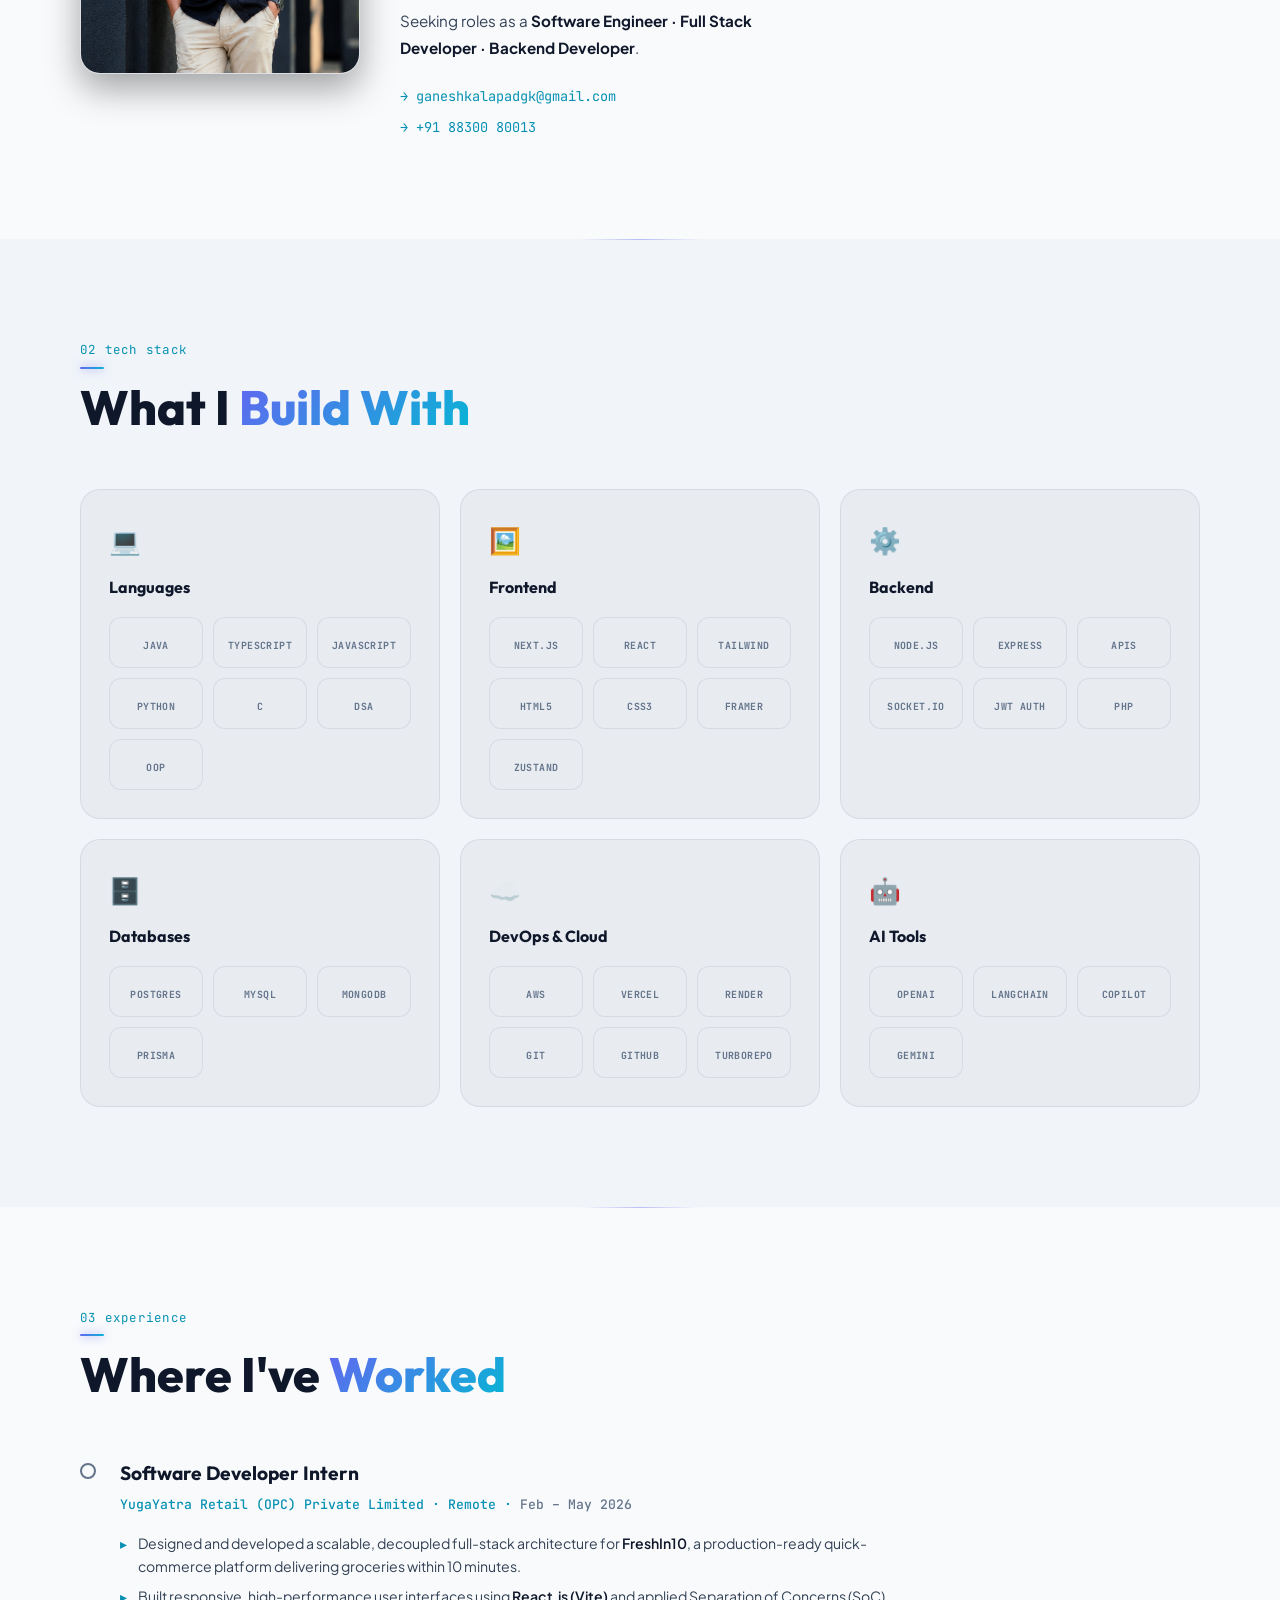
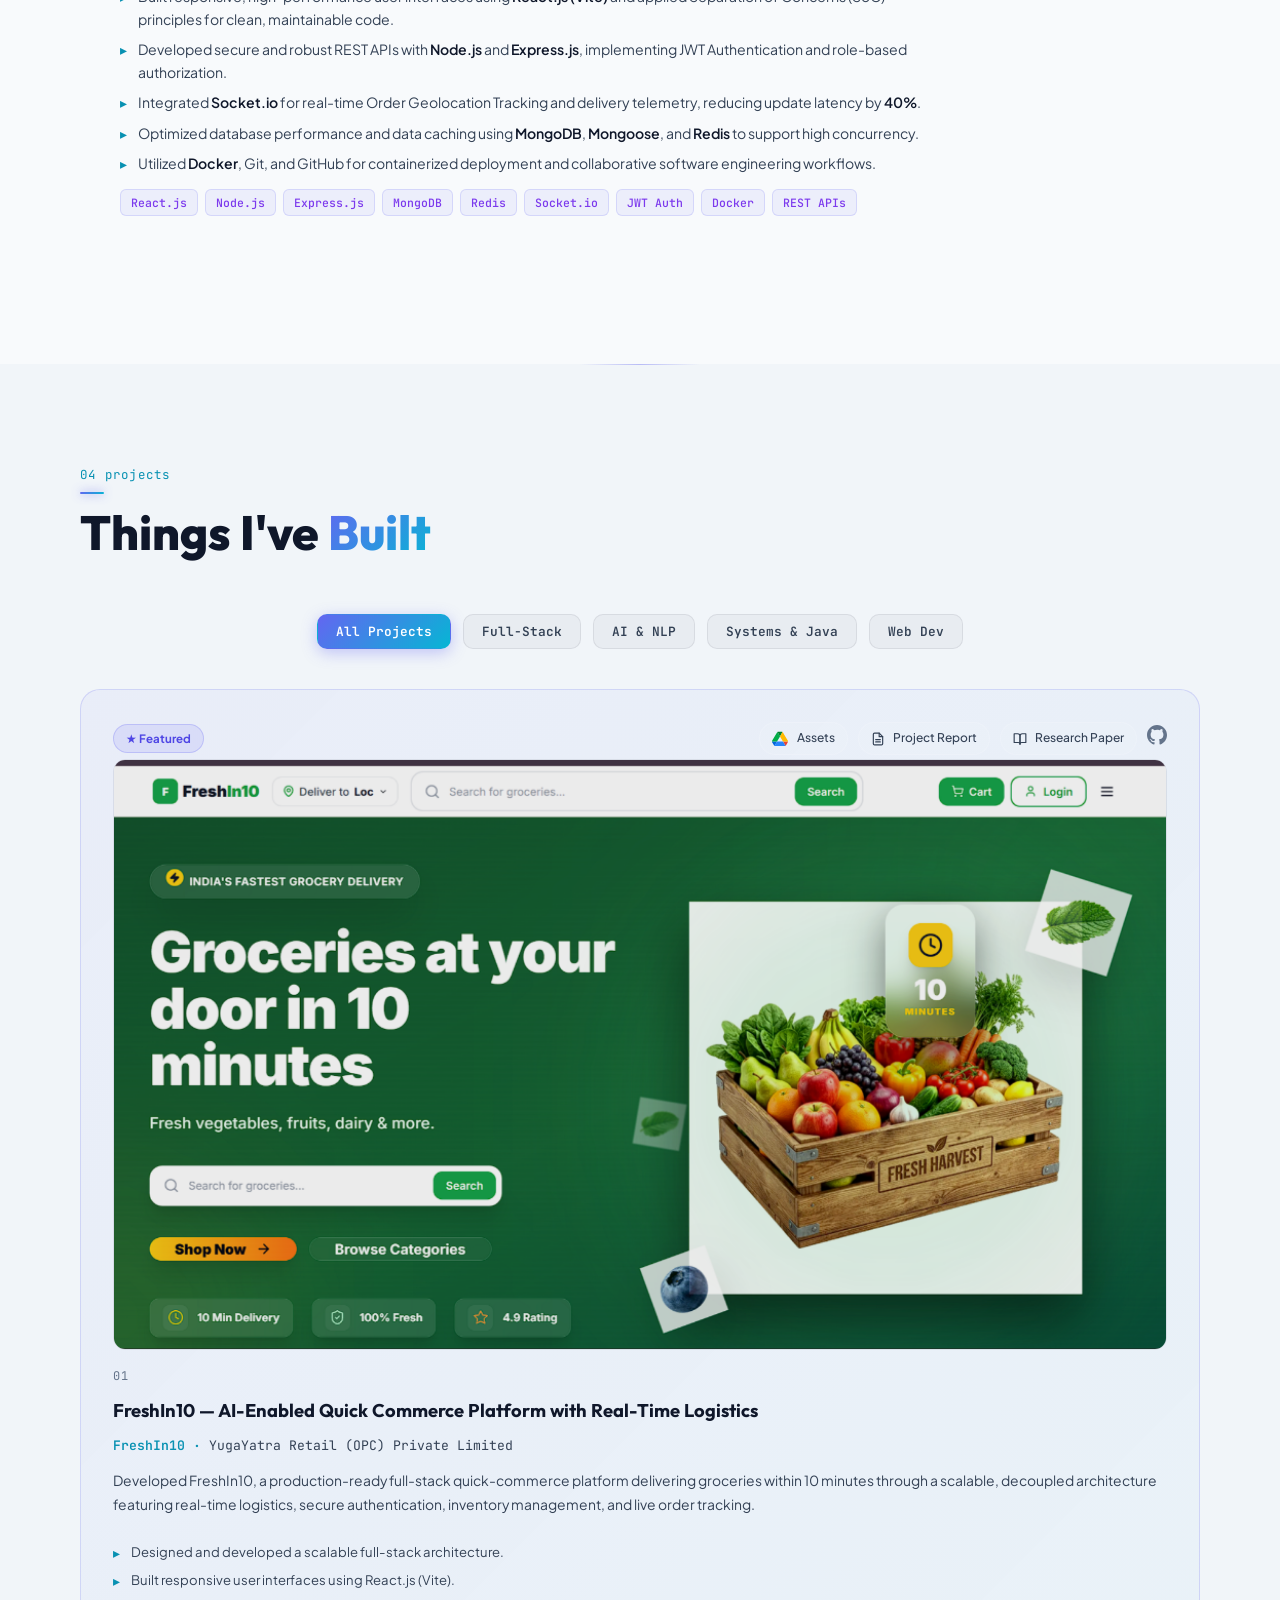
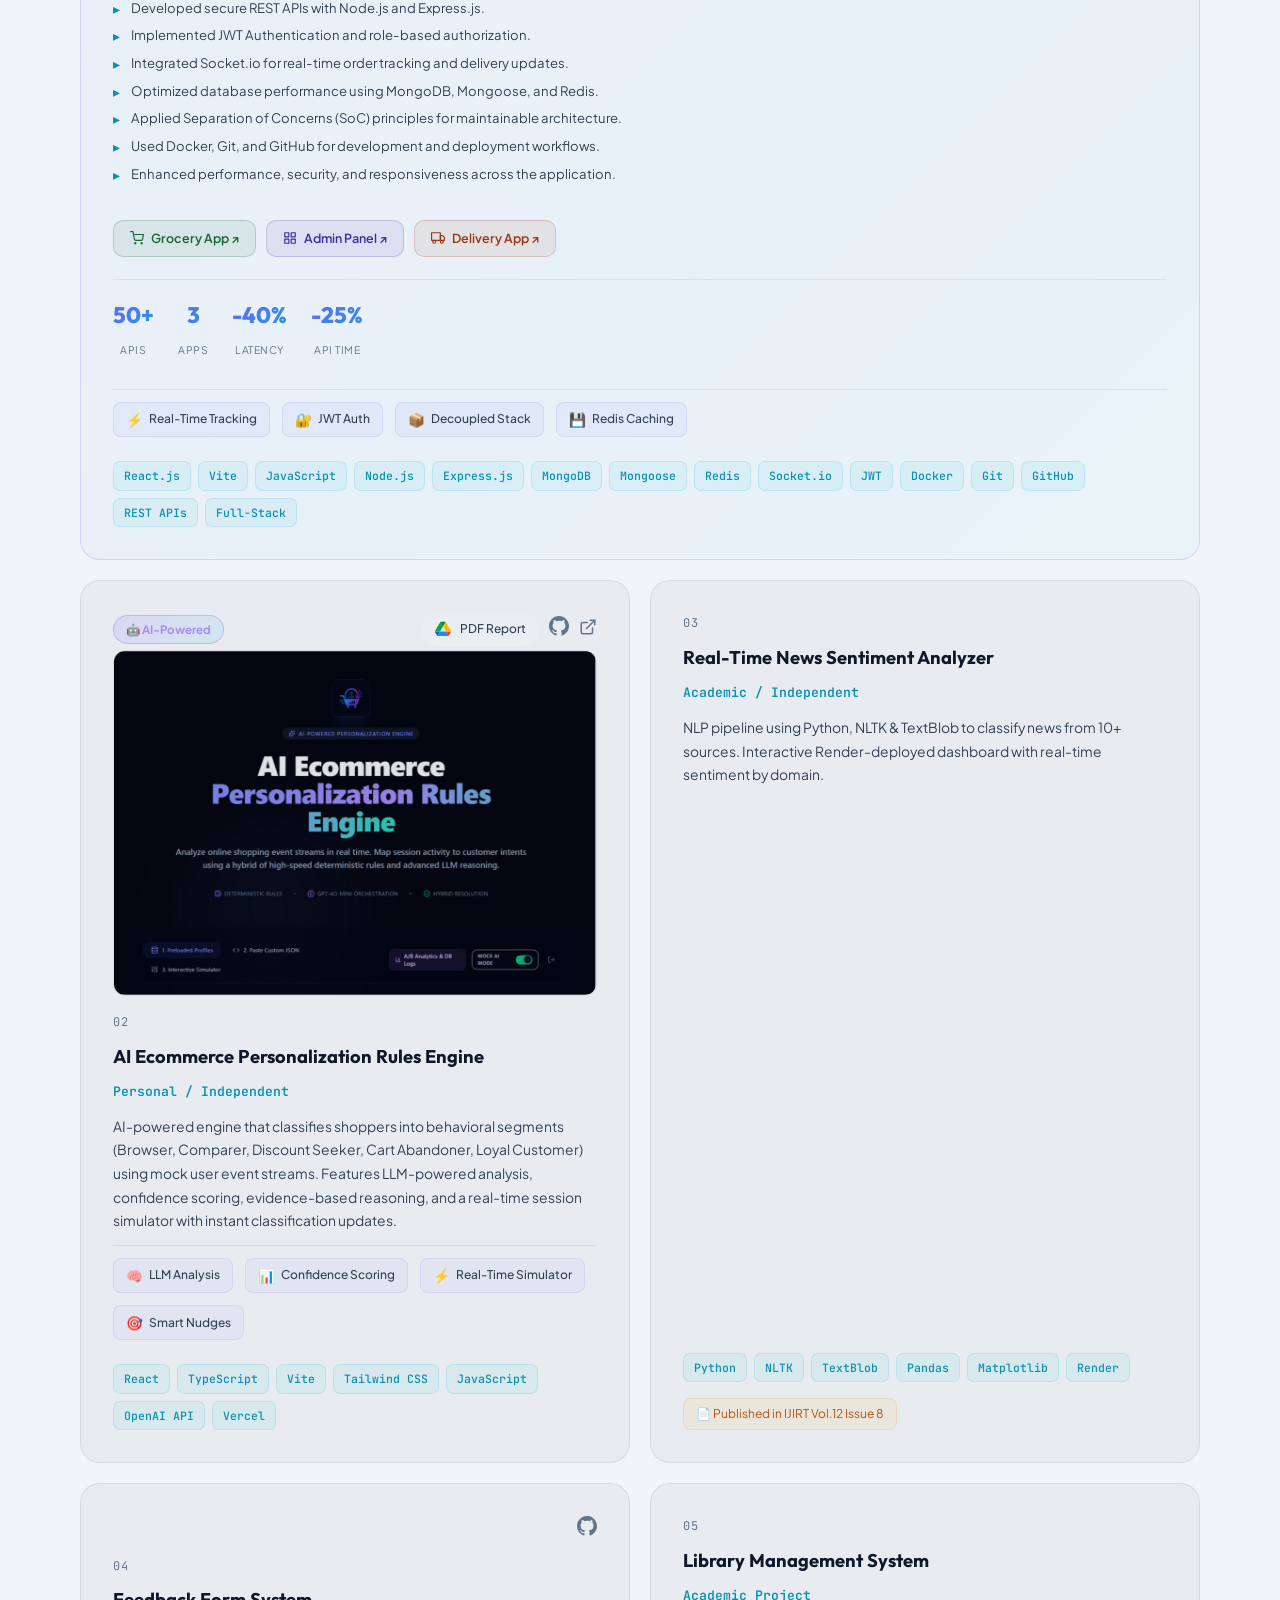
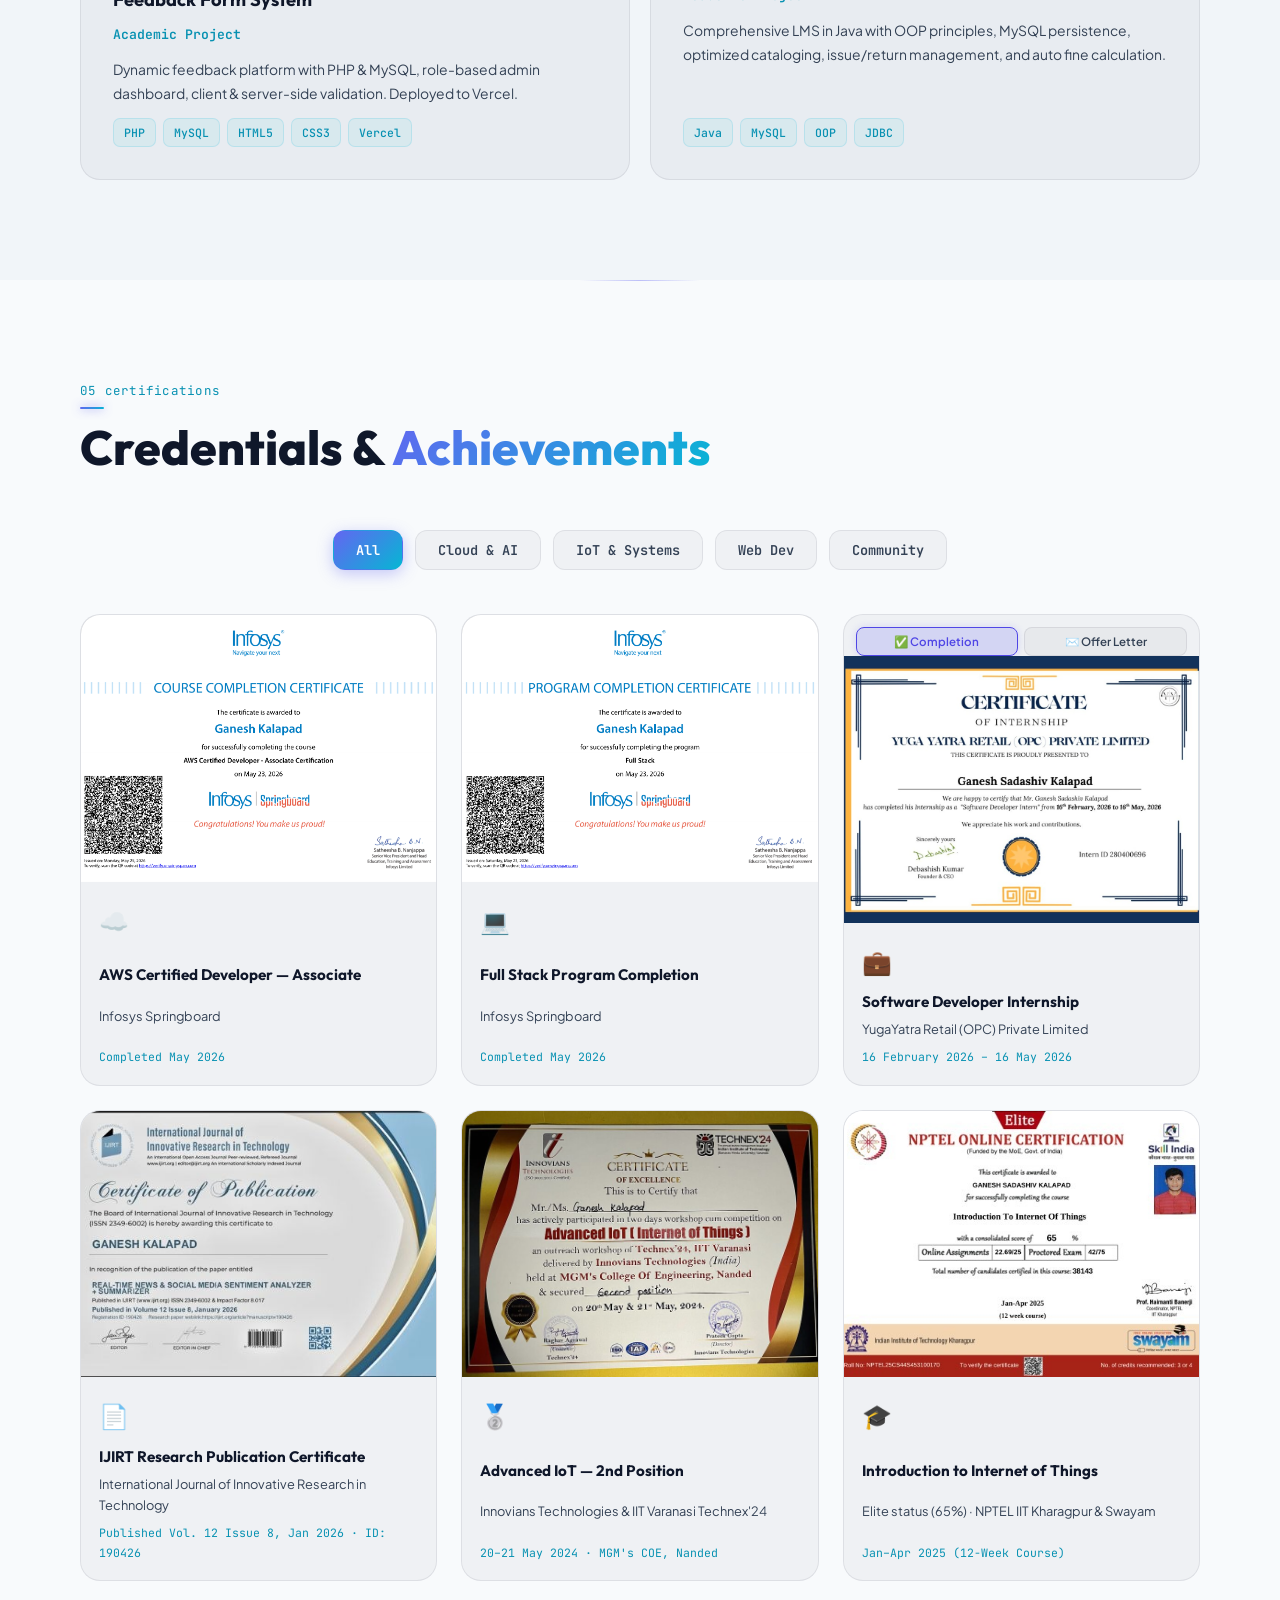
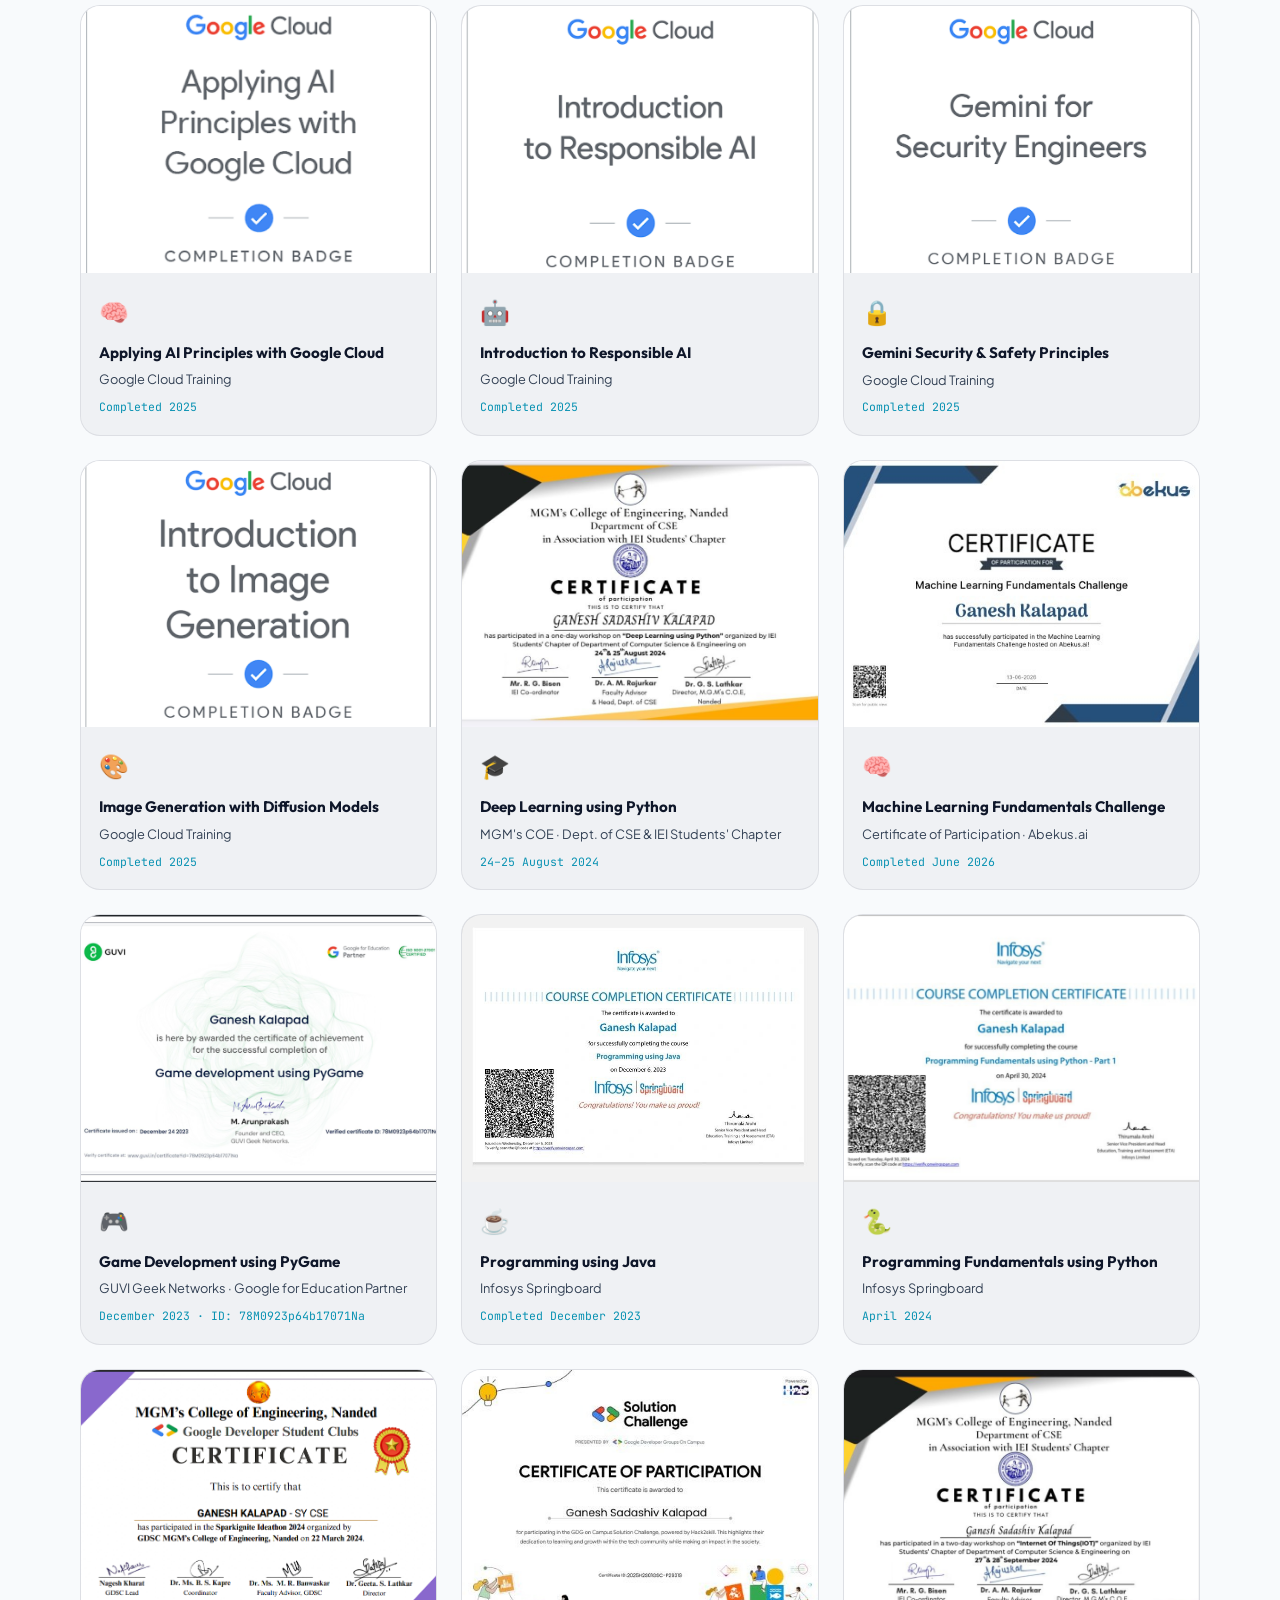
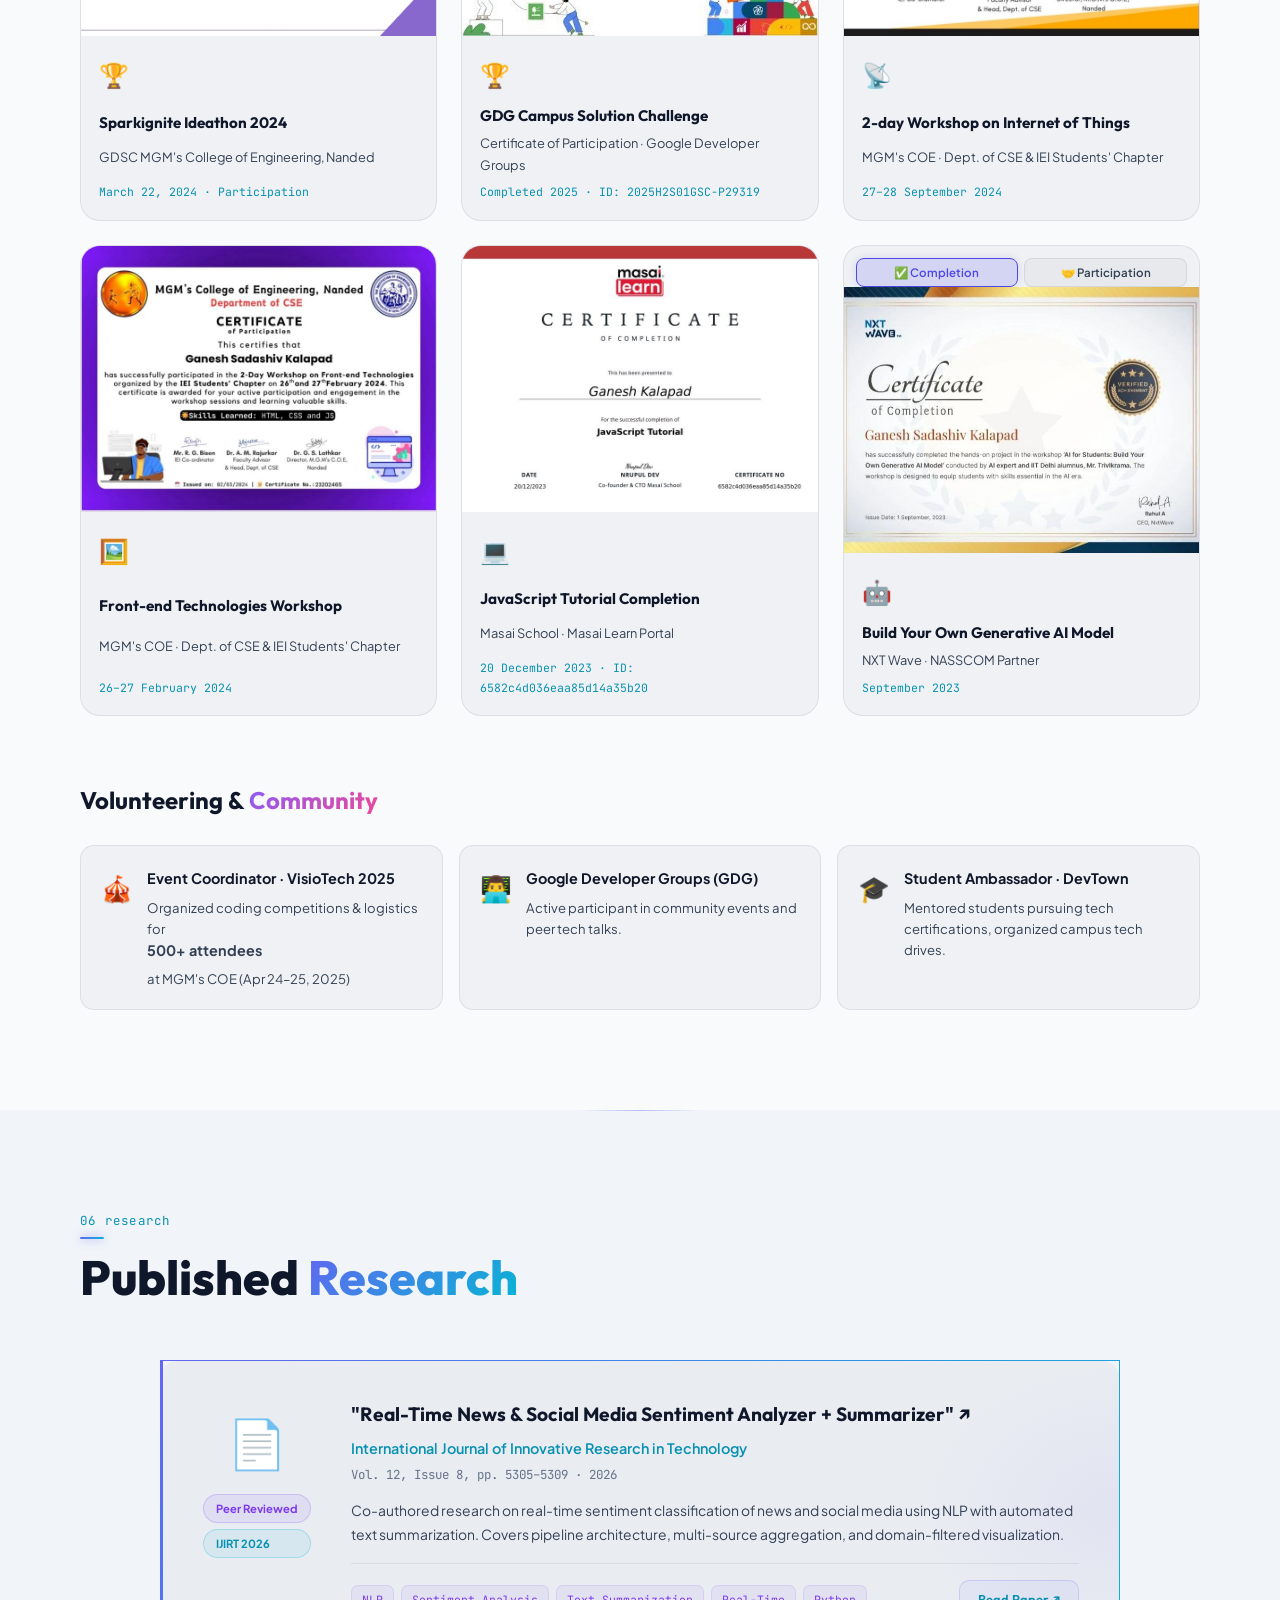
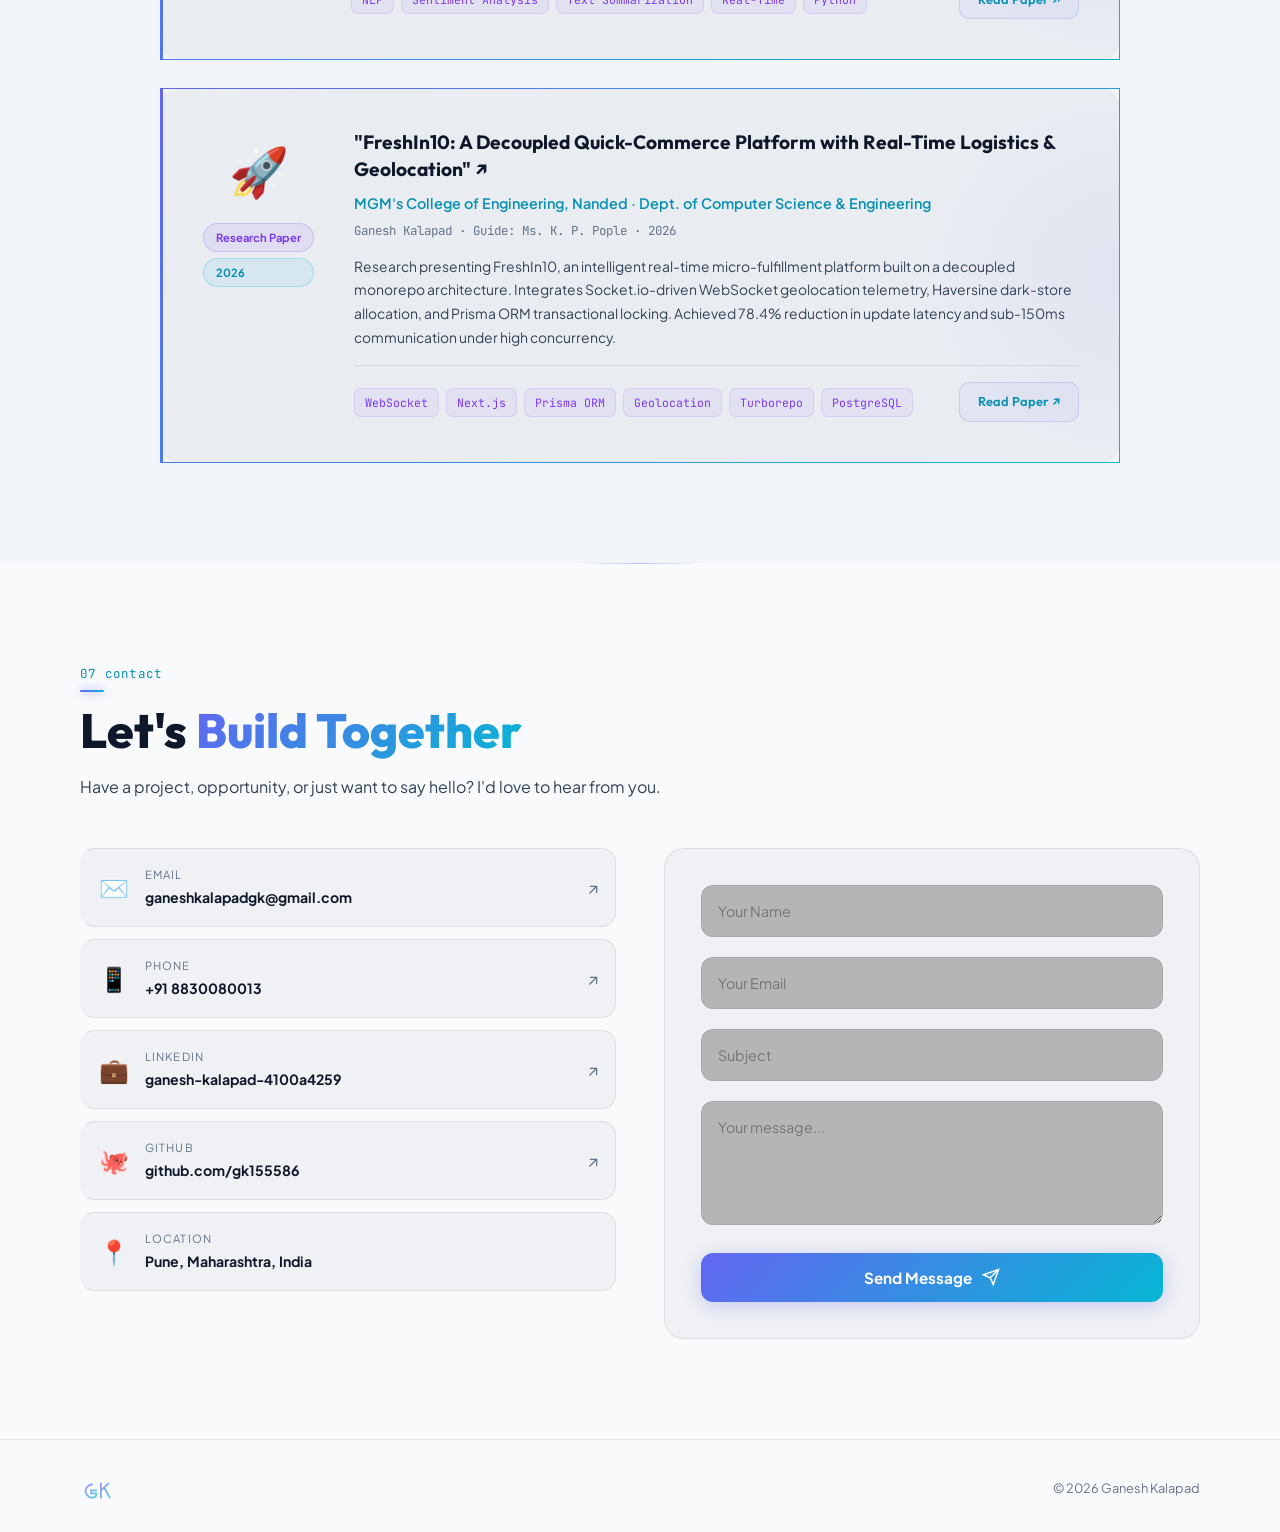
==== commit d7ae7334: "docs: update resume PDF/HTML and align experience info in index.html" ====
--- a/index.html
+++ b/index.html
@@ -238,8 +238,8 @@
             <span class="stat-cap">Prod Apps</span>
           </div>
           <div class="bento bento-stat bento-stat--violet">
-            <span class="stat-big" data-target="3">0</span>
-            <span class="stat-cap">Internships</span>
+            <span class="stat-big" data-target="1">0</span>
+            <span class="stat-cap">Internship</span>
           </div>
 
           <!-- Location card -->
@@ -440,7 +440,6 @@
         <div class="xp-item reveal">
           <div class="xp-left">
             <div class="xp-dot"></div>
-            <div class="xp-line"></div>
           </div>
           <div class="xp-body">
             <h3>Software Developer Intern</h3>
@@ -455,24 +454,6 @@
             </ul>
             <div class="xp-tags">
               <span>React.js</span><span>Node.js</span><span>Express.js</span><span>MongoDB</span><span>Redis</span><span>Socket.io</span><span>JWT Auth</span><span>Docker</span><span>REST APIs</span>
-            </div>
-          </div>
-        </div>
-
-
-        <div class="xp-item reveal">
-          <div class="xp-left">
-            <div class="xp-dot"></div>
-          </div>
-          <div class="xp-body">
-            <h3>Java Developer Intern</h3>
-            <div class="xp-meta">Previous Company · <time>1 Month</time></div>
-            <ul class="xp-points">
-              <li>Contributed to UI design and backend integration for enterprise web applications using Java.</li>
-              <li>Integrated backend services with frontend components for seamless data flow.</li>
-            </ul>
-            <div class="xp-tags">
-              <span>Java</span><span>Enterprise Apps</span>
             </div>
           </div>
         </div>
